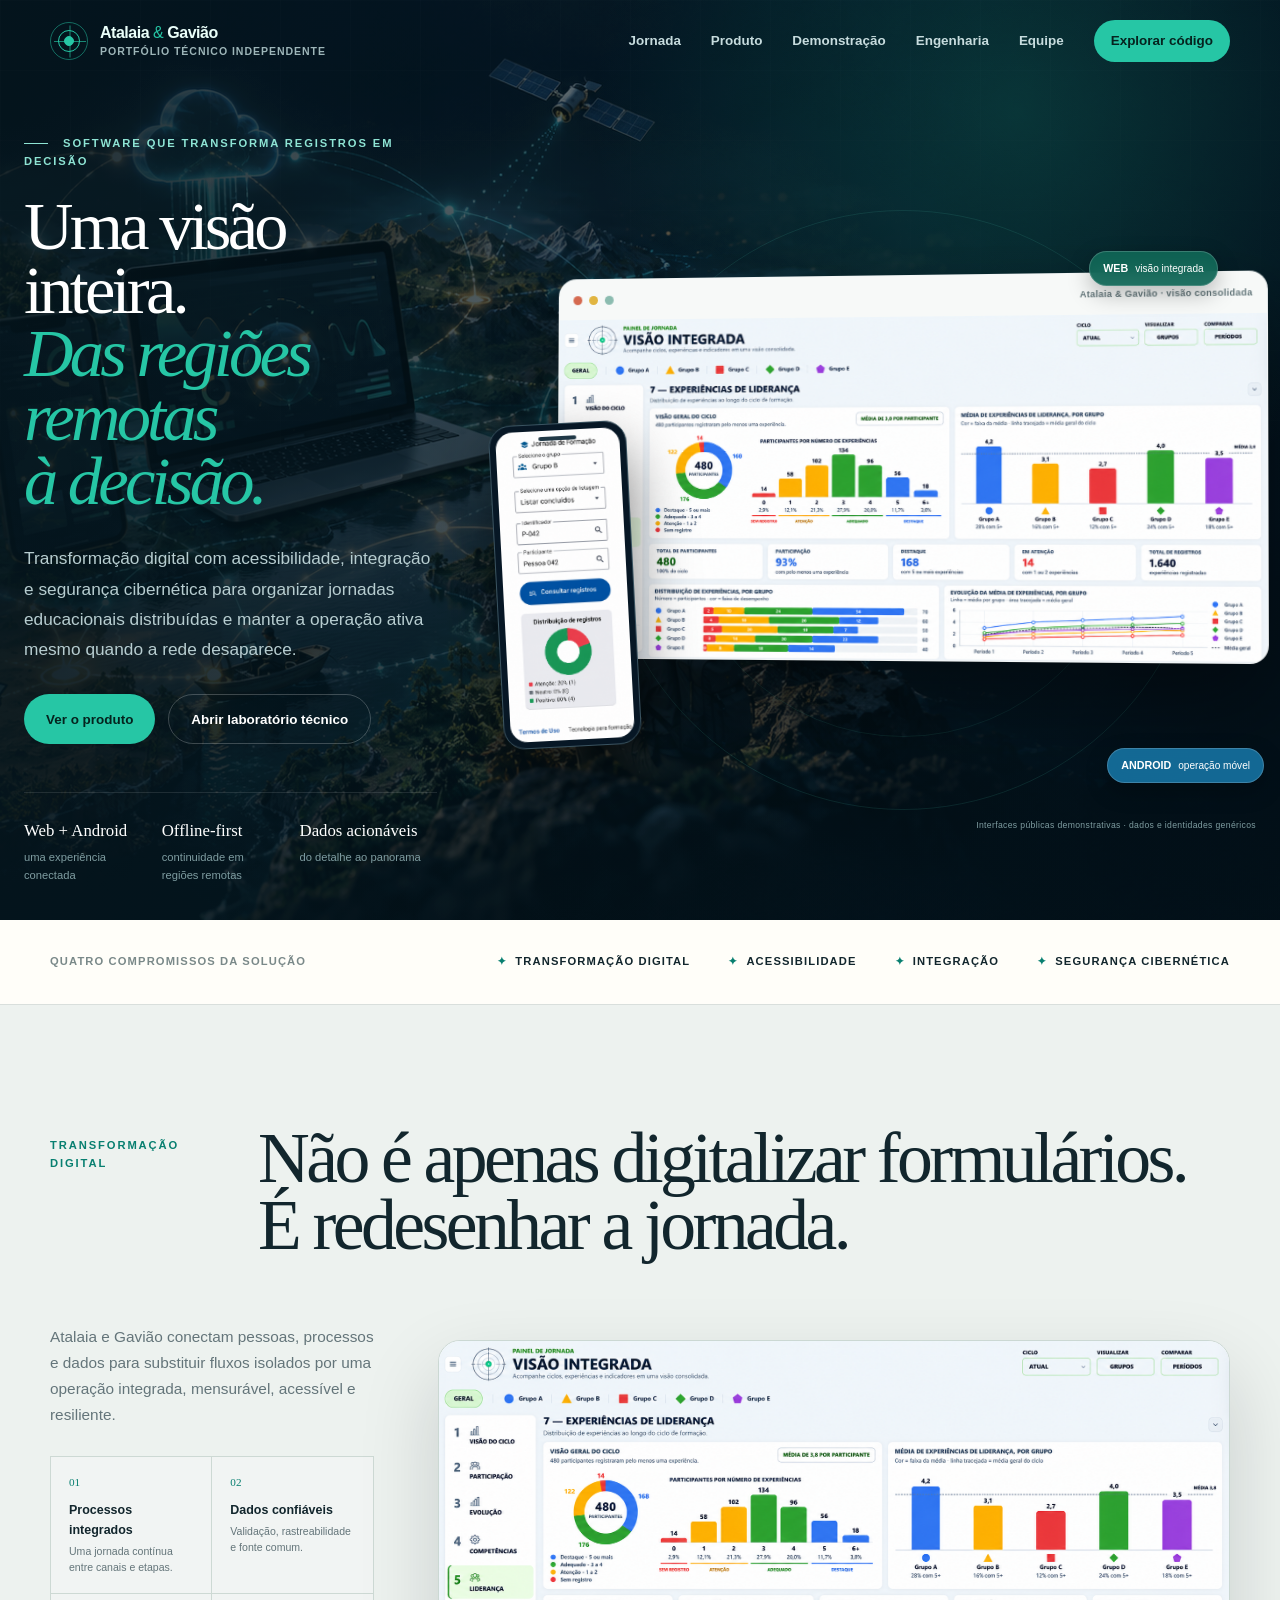
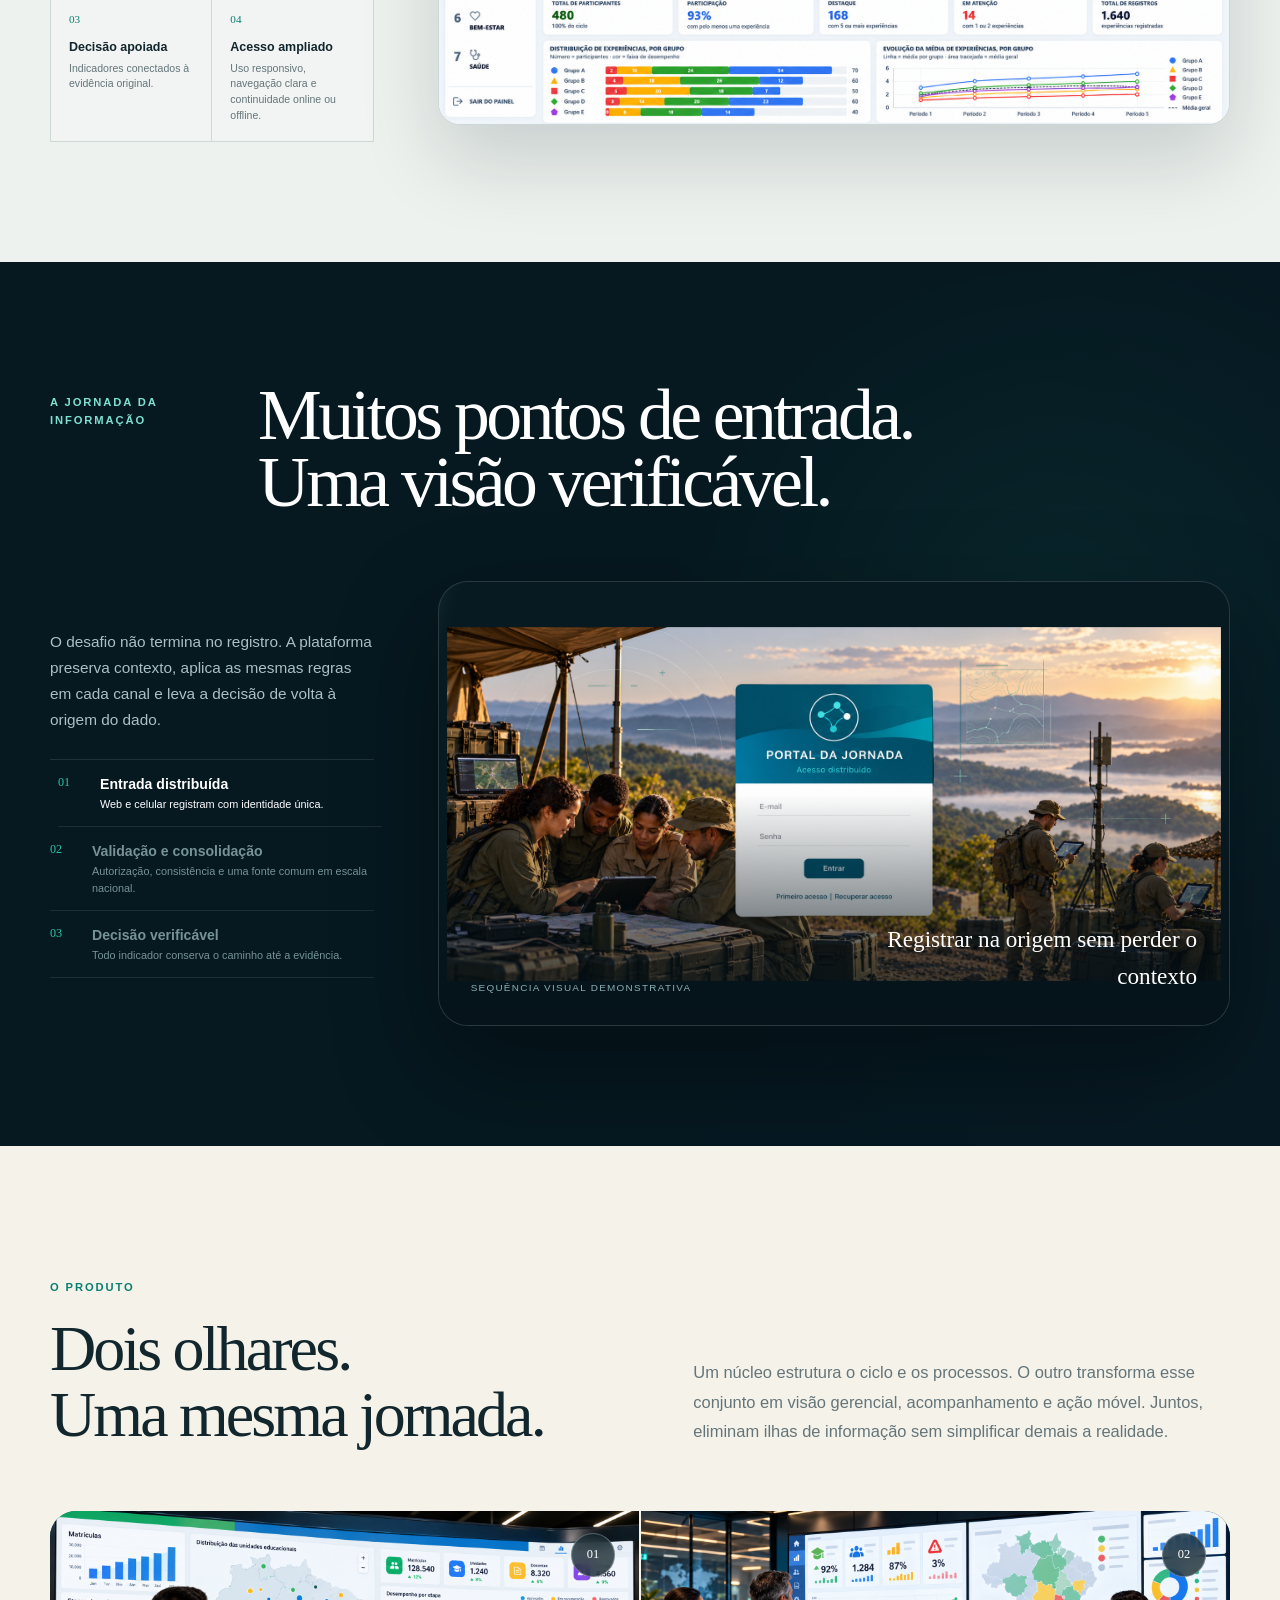
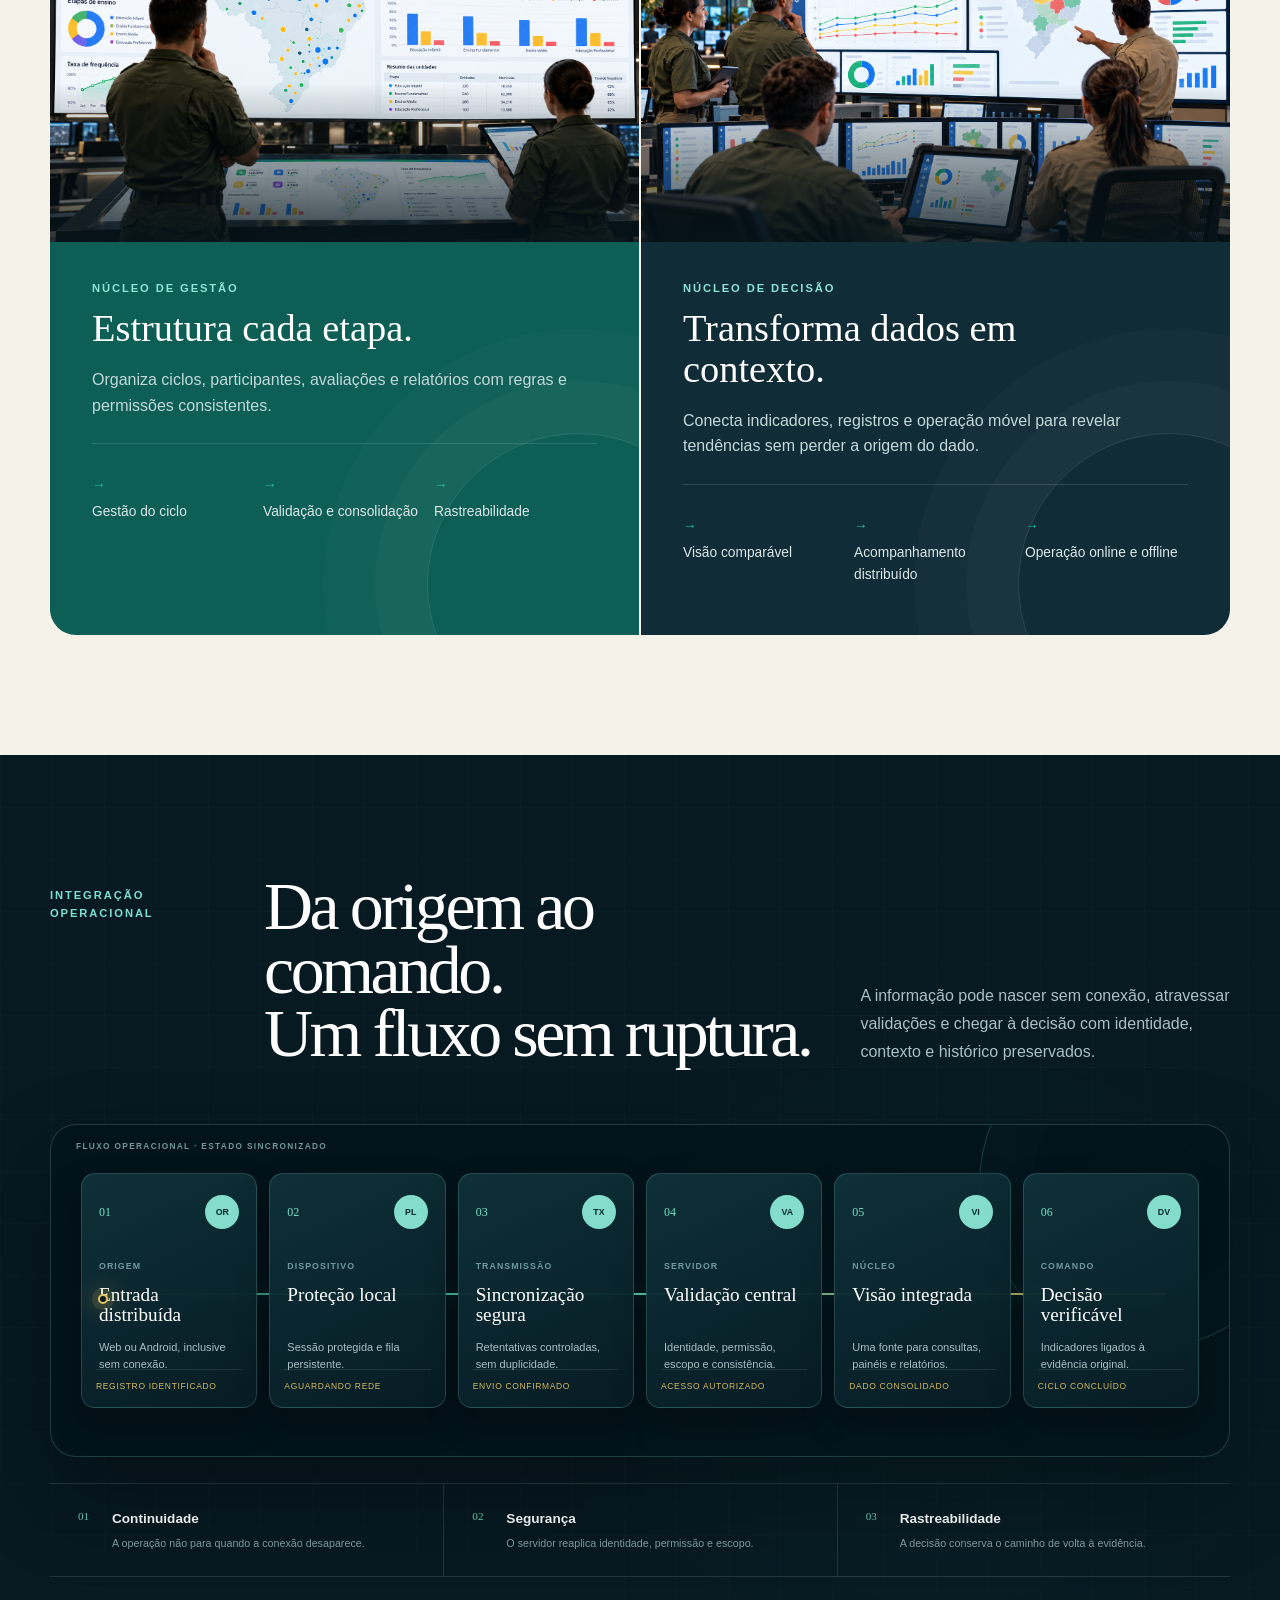
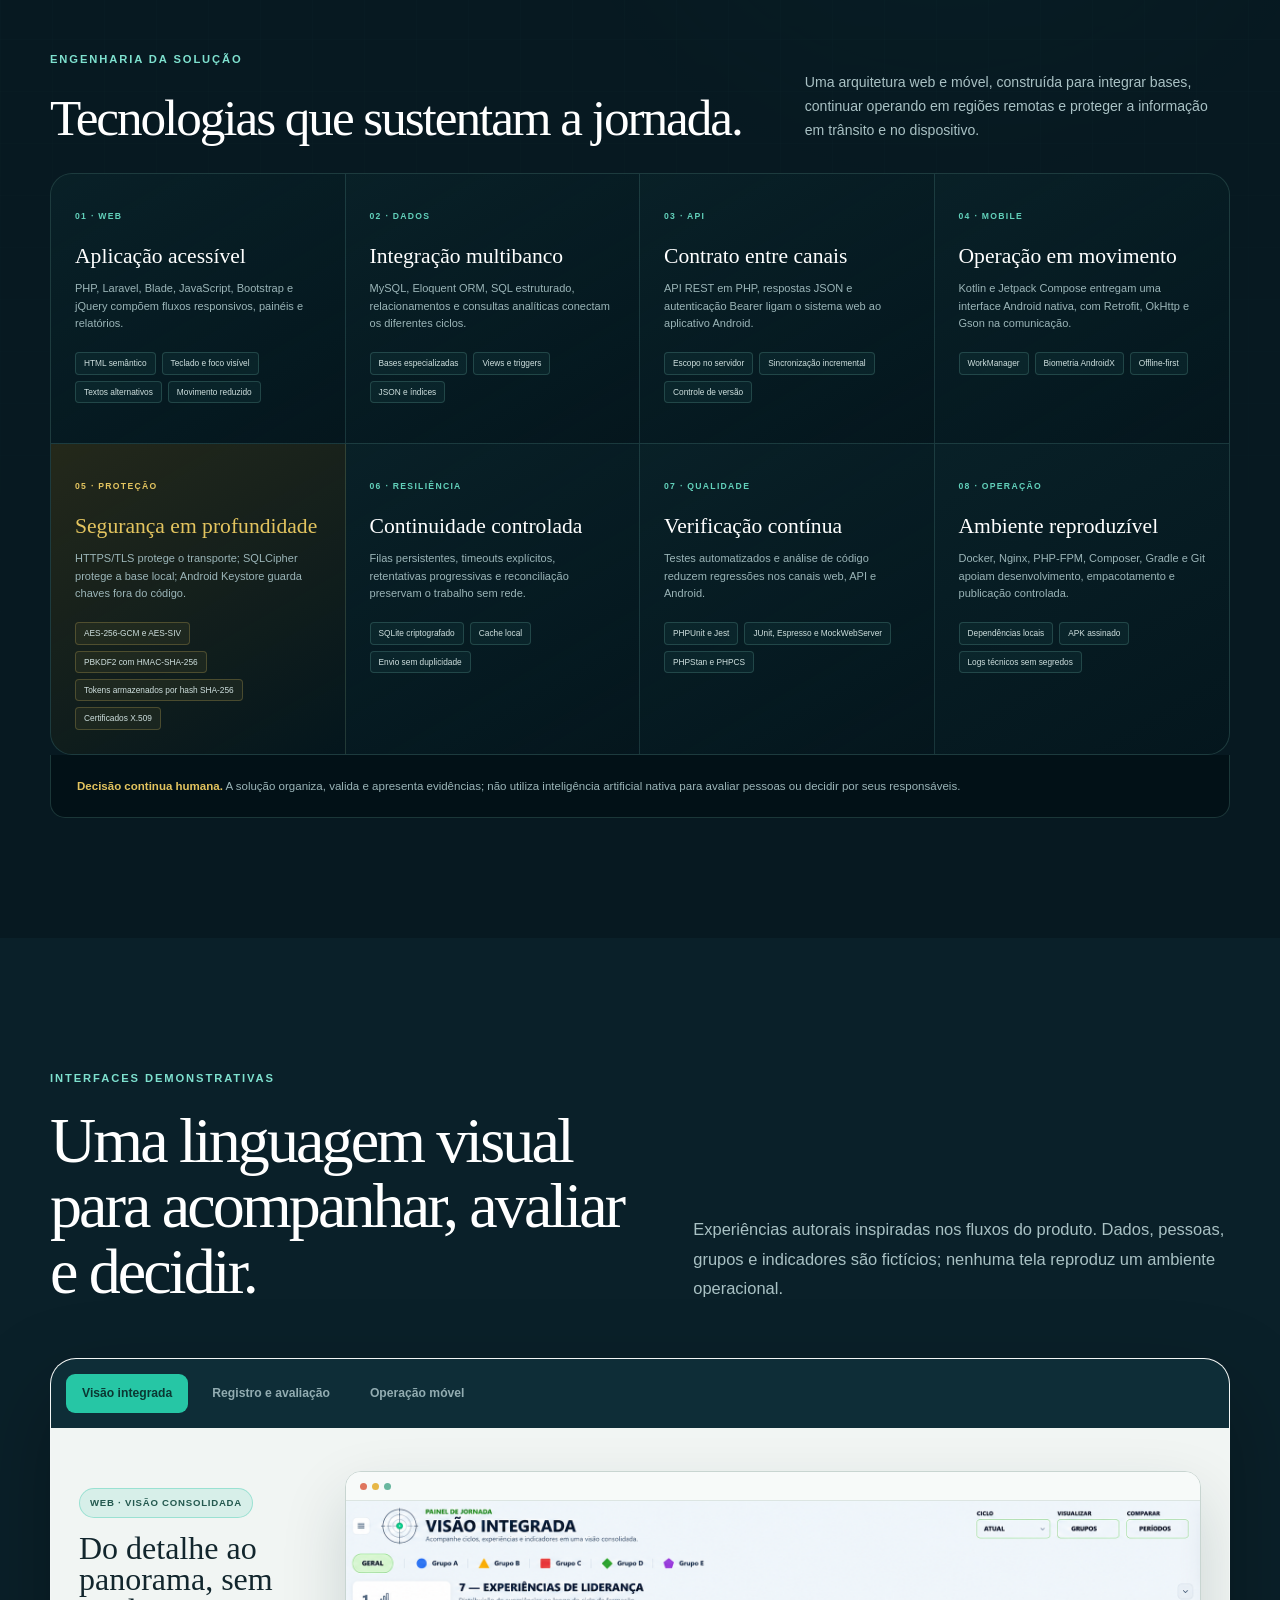
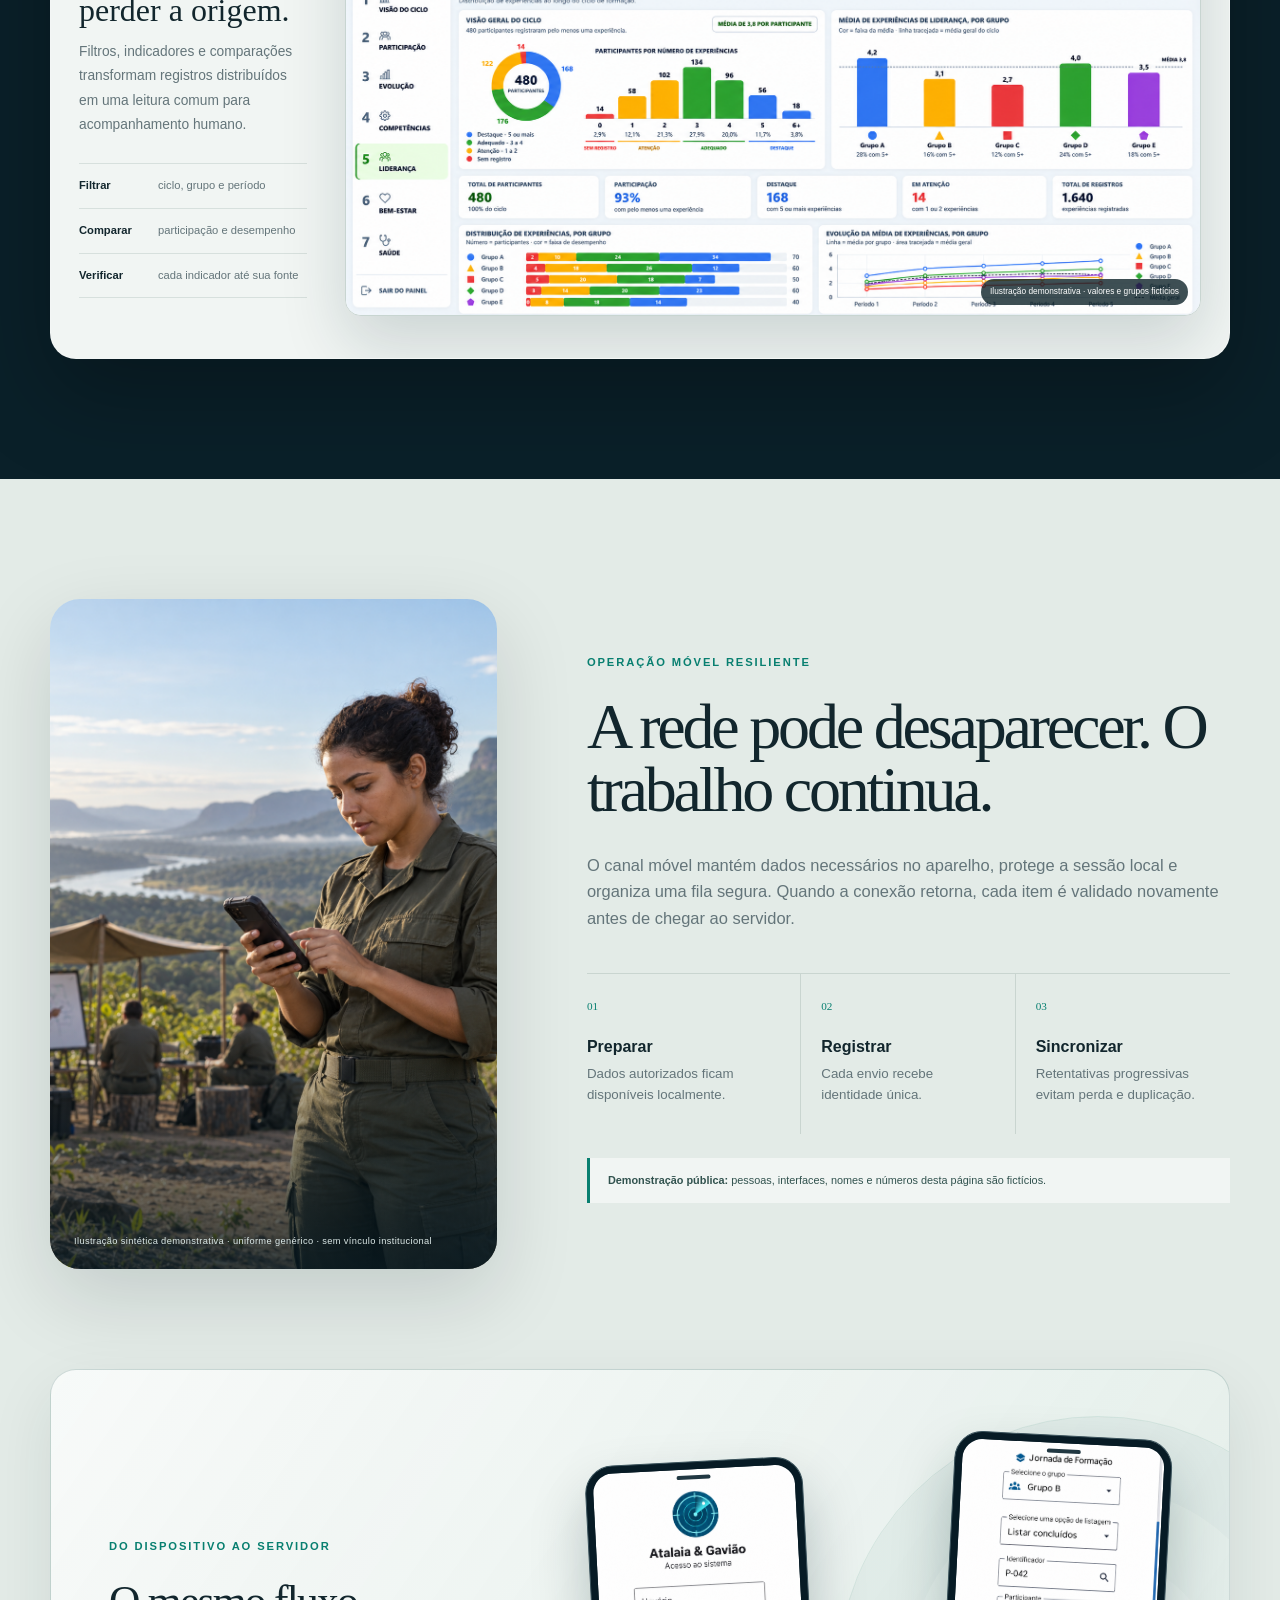
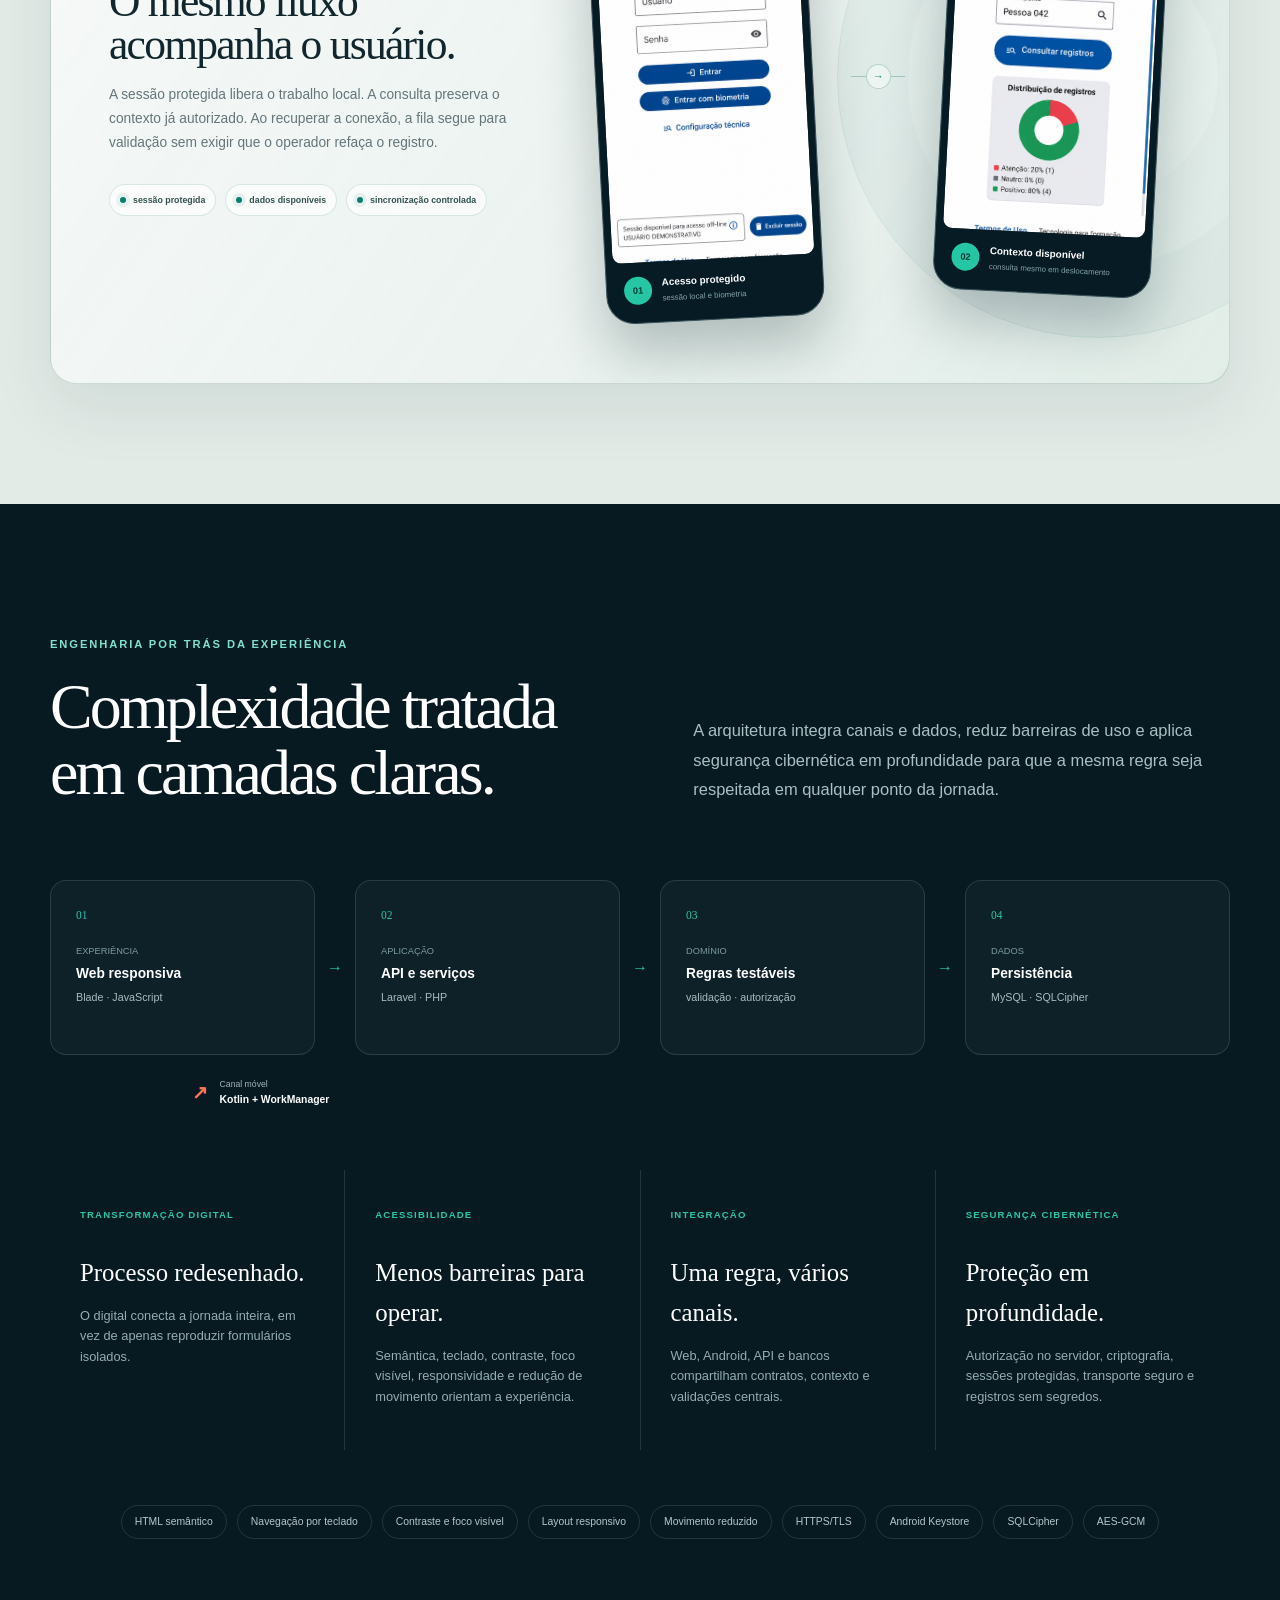
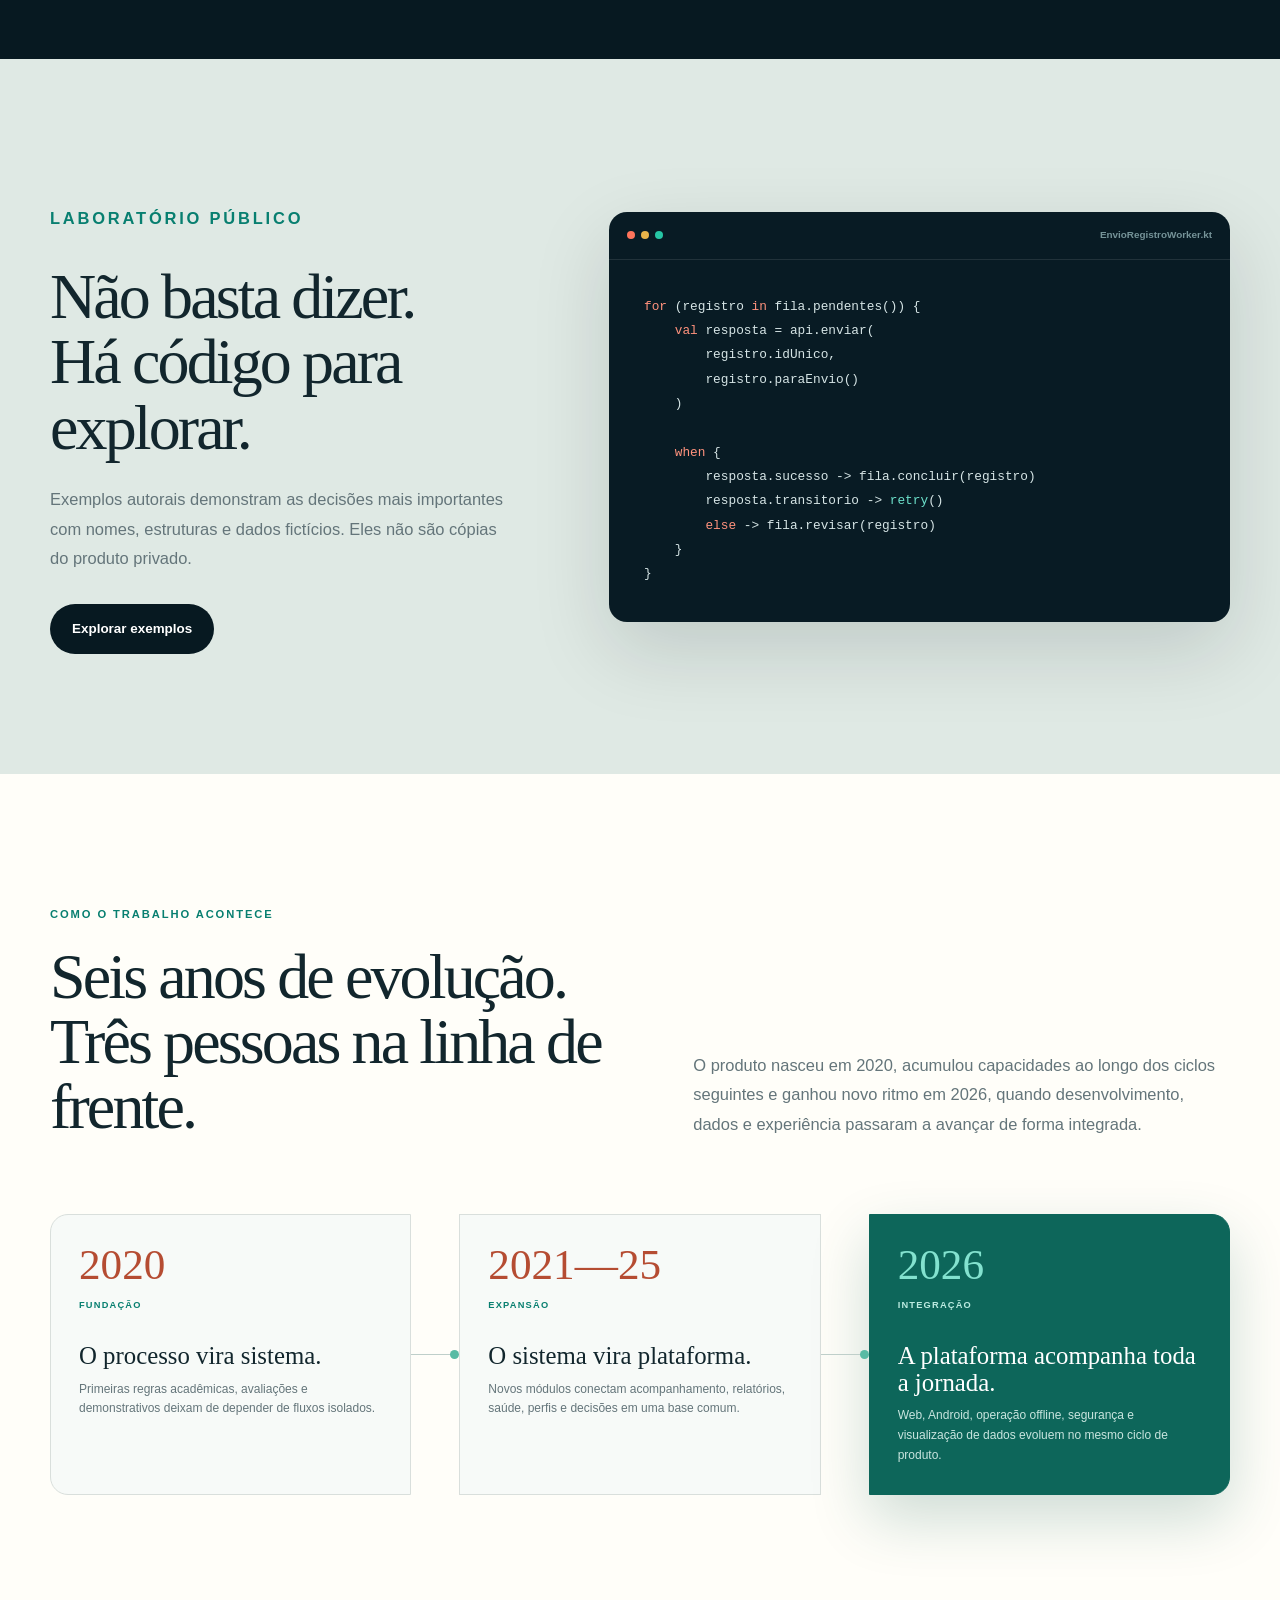
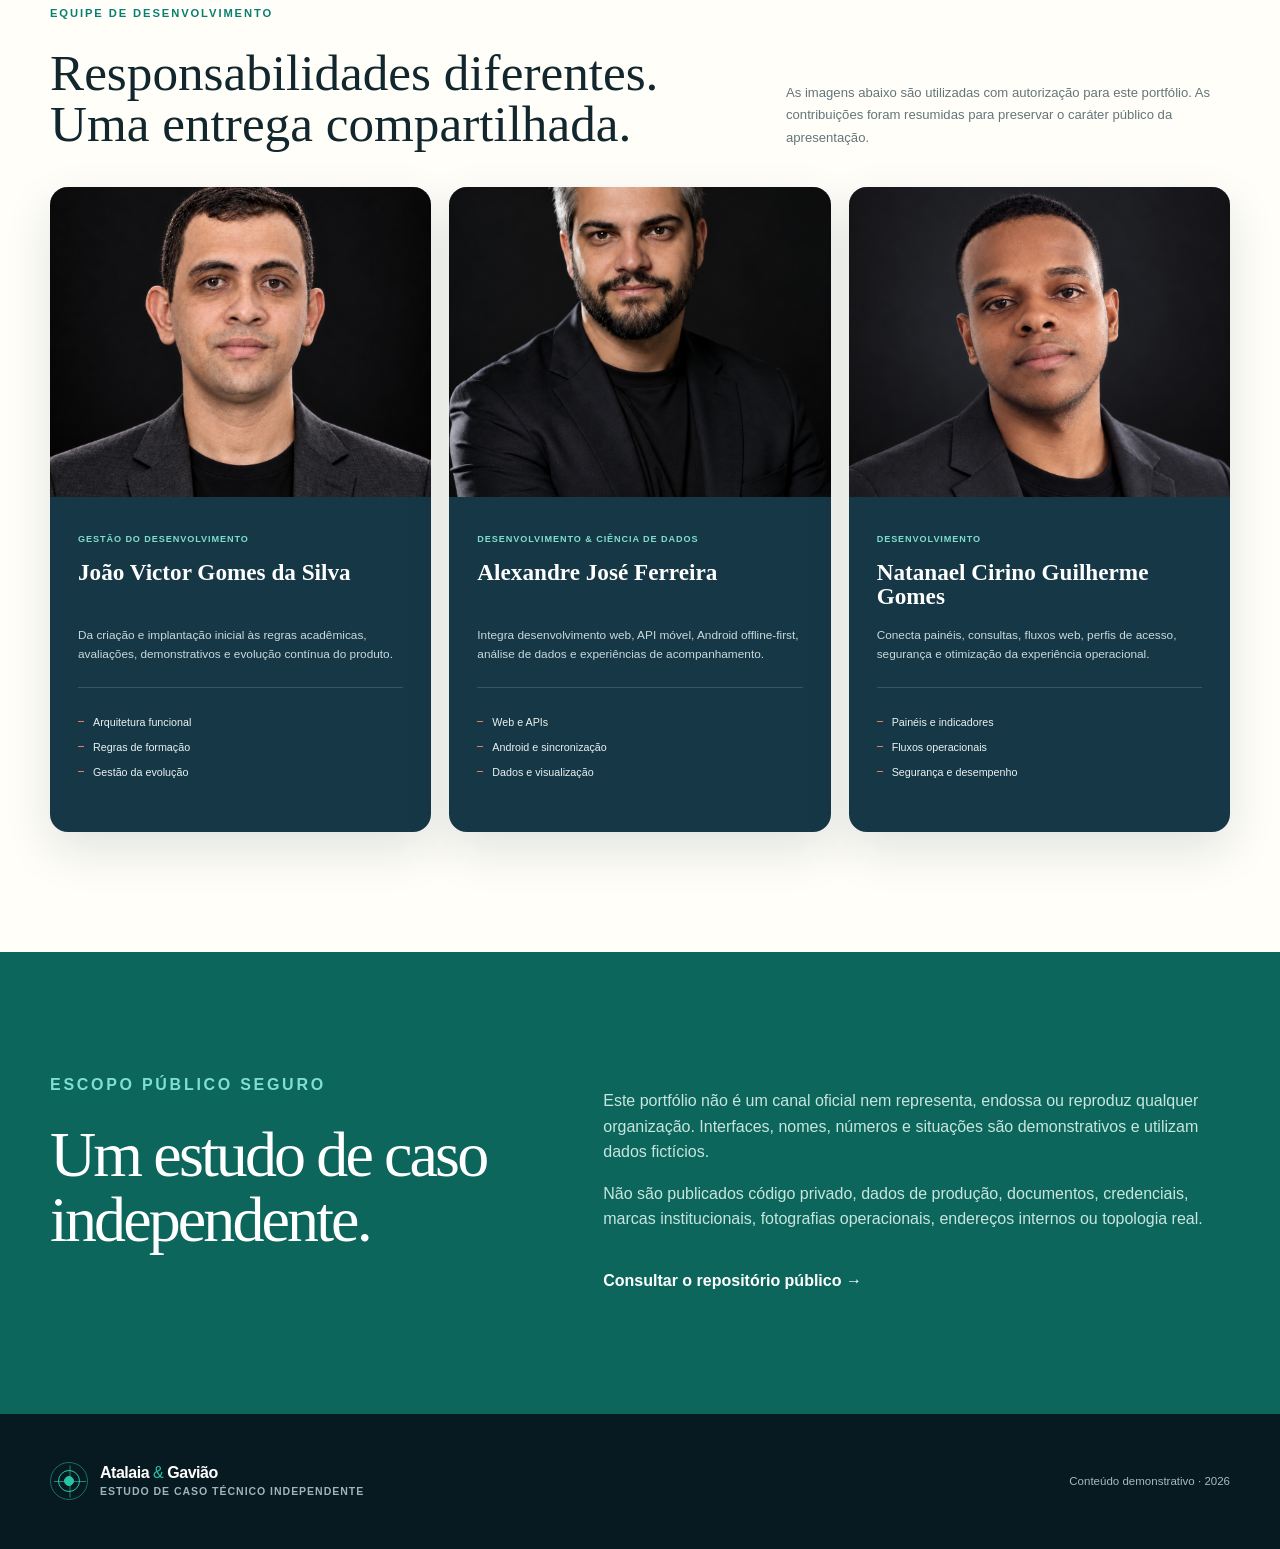
==== docs/index.html @ af909932 "fix: update team images to professional versions for consistency and clarity" ====
<!doctype html>
<html lang="pt-BR">
<head>
    <meta charset="utf-8">
    <meta name="viewport" content="width=device-width, initial-scale=1">
    <meta name="description" content="Atalaia e Gavião: transformação digital com acessibilidade, integração, segurança cibernética e operação offline para jornadas educacionais distribuídas.">
    <meta name="theme-color" content="#081b24">
    <title>Atalaia e Gavião — tecnologia para jornadas distribuídas</title>
    <link rel="icon" href="assets/favicon.svg" type="image/svg+xml">
    <link rel="preload" href="assets/media/painel-jornada-integrada.png?v=2" as="image" fetchpriority="high">
    <link rel="stylesheet" href="assets/styles.css?v=25">
    <script src="assets/main.js?v=23" defer></script>
</head>
<body>
    <a class="skip-link" href="#conteudo">Ir para o conteúdo</a>
    <header class="site-header" data-header>
        <div class="container header-inner">
            <a class="brand" href="#inicio" aria-label="Atalaia e Gavião — início">
                <span class="brand-symbol" aria-hidden="true"><i></i><i></i></span>
                <span>Atalaia <b>&amp;</b> Gavião<small>portfólio técnico independente</small></span>
            </a>
            <button class="menu-button" type="button" aria-expanded="false" aria-controls="nav-principal" data-menu><span></span><span></span><span></span><b class="sr-only">Abrir navegação</b></button>
            <nav id="nav-principal" class="main-nav" aria-label="Navegação principal" data-nav>
                <a href="#jornada">Jornada</a><a href="#produto">Produto</a><a href="#demonstracao">Demonstração</a><a href="#engenharia">Engenharia</a><a href="#equipe">Equipe</a><a class="nav-cta" href="examples/">Explorar código</a>
            </nav>
        </div>
    </header>

    <main id="conteudo">
        <section class="hero" id="inicio">
            <div class="hero-glow" aria-hidden="true"></div>
            <div class="container hero-grid">
                <div class="hero-copy reveal">
                    <p class="eyebrow"><span></span> Software que transforma registros em decisão</p>
                    <h1>Uma visão inteira.<br><em>Das regiões remotas à decisão.</em></h1>
                    <p class="hero-lead">Transformação digital com acessibilidade, integração e segurança cibernética para organizar jornadas educacionais distribuídas e manter a operação ativa mesmo quando a rede desaparece.</p>
                    <div class="hero-actions"><a class="button primary" href="#demonstracao">Ver o produto</a><a class="button ghost" href="examples/">Abrir laboratório técnico</a></div>
                    <ul class="hero-proof" aria-label="Destaques técnicos"><li><strong>Web + Android</strong><span>uma experiência conectada</span></li><li><strong>Offline-first</strong><span>continuidade em regiões remotas</span></li><li><strong>Dados acionáveis</strong><span>do detalhe ao panorama</span></li></ul>
                </div>

                <div class="hero-visual hero-showcase reveal" aria-label="Composição demonstrativa do painel web e do aplicativo móvel">
                    <div class="showcase-orbit" aria-hidden="true"></div>
                    <figure class="showcase-browser">
                        <div class="showcase-window"><span></span><span></span><span></span><small>Atalaia &amp; Gavião · visão consolidada</small></div>
                        <img src="assets/media/painel-jornada-integrada.png?v=2" alt="Painel demonstrativo com indicadores consolidados da jornada de formação" width="1802" height="873" fetchpriority="high">
                    </figure>
                    <figure class="showcase-mobile">
                        <span class="showcase-speaker" aria-hidden="true"></span>
                        <img src="assets/media/mobile-consulta-demonstrativa.png?v=2" alt="Aplicativo demonstrativo consultando registros de um participante" width="889" height="1769" fetchpriority="high">
                    </figure>
                    <span class="showcase-tag showcase-tag-web"><strong>Web</strong> visão integrada</span>
                    <span class="showcase-tag showcase-tag-mobile"><strong>Android</strong> operação móvel</span>
                    <p class="showcase-caption">Interfaces públicas demonstrativas · dados e identidades genéricos</p>
                </div>
            </div>
        </section>

        <section class="trust-strip" aria-label="Princípios do produto"><div class="container"><p>Quatro compromissos da solução</p><ul><li>transformação digital</li><li>acessibilidade</li><li>integração</li><li>segurança cibernética</li></ul></div></section>

        <section class="section transformation" id="transformacao">
            <div class="container transformation-layout">
                <header class="transformation-heading reveal">
                    <p class="eyebrow dark">Transformação digital</p>
                    <h2>Não é apenas digitalizar formulários.<br>É redesenhar a jornada.</h2>
                </header>
                <div class="transformation-body">
                    <div class="transformation-copy reveal">
                        <p>Atalaia e Gavião conectam pessoas, processos e dados para substituir fluxos isolados por uma operação integrada, mensurável, acessível e resiliente.</p>
                        <div class="transformation-pillars" aria-label="Pilares da transformação digital">
                            <article><span>01</span><strong>Processos integrados</strong><small>Uma jornada contínua entre canais e etapas.</small></article>
                            <article><span>02</span><strong>Dados confiáveis</strong><small>Validação, rastreabilidade e fonte comum.</small></article>
                            <article><span>03</span><strong>Decisão apoiada</strong><small>Indicadores conectados à evidência original.</small></article>
                            <article><span>04</span><strong>Acesso ampliado</strong><small>Uso responsivo, navegação clara e continuidade online ou offline.</small></article>
                        </div>
                    </div>
                    <figure class="transformation-figure reveal">
                        <img src="assets/media/painel-jornada-integrada.png?v=2" alt="Painel visual de jornada integrada, com indicadores de participação, evolução, competências e experiências de liderança" width="1802" height="873" loading="lazy">
                    </figure>
                </div>
            </div>
        </section>

        <section class="section journey-showcase" id="jornada">
            <div class="container journey-layout">
                <header class="journey-heading reveal">
                    <p class="eyebrow light">A jornada da informação</p>
                    <h2>Muitos pontos de entrada.<br>Uma visão verificável.</h2>
                </header>
                <div class="journey-body">
                    <div class="journey-copy reveal">
                        <p>O desafio não termina no registro. A plataforma preserva contexto, aplica as mesmas regras em cada canal e leva a decisão de volta à origem do dado.</p>
                        <ol class="journey-steps" data-journey-steps>
                            <li class="active"><span>01</span><div><strong>Entrada distribuída</strong><small>Web e celular registram com identidade única.</small></div></li>
                            <li><span>02</span><div><strong>Validação e consolidação</strong><small>Autorização, consistência e uma fonte comum em escala nacional.</small></div></li>
                            <li><span>03</span><div><strong>Decisão verificável</strong><small>Todo indicador conserva o caminho até a evidência.</small></div></li>
                        </ol>
                    </div>
                    <figure class="journey-media reveal" data-journey-media>
                        <img class="journey-image active" data-journey-image src="assets/media/jornada-entrada-distribuida.png?v=2" alt="Portal demonstrativo de entrada distribuída em posto tecnológico remoto" width="1854" height="848" loading="lazy">
                        <img class="journey-image" data-journey-image src="assets/media/jornada-cobertura-nacional.png?v=3" alt="Painel claro demonstrativo de cobertura nacional com distribuição de registros por região" width="1808" height="870" loading="lazy">
                        <img class="journey-image" data-journey-image src="assets/media/jornada-decisao-verificavel.png?v=3" alt="Interface clara demonstrativa do fluxo da informação até a decisão verificável" width="1560" height="1008" loading="lazy">
                        <div class="journey-scan" aria-hidden="true"></div>
                        <figcaption><span>Sequência visual demonstrativa</span><strong data-journey-caption>Registrar na origem sem perder o contexto</strong></figcaption>
                    </figure>
                </div>
            </div>
        </section>

        <section class="section product-story" id="produto">
            <div class="container">
                <div class="section-intro reveal"><p class="eyebrow dark">O produto</p><h2>Dois olhares.<br>Uma mesma jornada.</h2><p>Um núcleo estrutura o ciclo e os processos. O outro transforma esse conjunto em visão gerencial, acompanhamento e ação móvel. Juntos, eliminam ilhas de informação sem simplificar demais a realidade.</p></div>
                <div class="product-duo">
                    <article class="product-card atalaia reveal"><figure class="product-visual"><img src="assets/media/produto-nucleo-gestao.png?v=2" alt="Centro de planejamento demonstrativo com painel claro de indicadores educacionais e mapa do Brasil" width="1672" height="941" loading="lazy"><span class="product-index">01</span></figure><div class="product-content"><p class="eyebrow">Núcleo de gestão</p><h3>Estrutura cada etapa.</h3><p>Organiza ciclos, participantes, avaliações e relatórios com regras e permissões consistentes.</p><ul><li>Gestão do ciclo</li><li>Validação e consolidação</li><li>Rastreabilidade</li></ul></div></article>
                    <article class="product-card gaviao reveal"><figure class="product-visual"><img src="assets/media/produto-nucleo-decisao.png?v=2" alt="Centro de acompanhamento demonstrativo com mapas e painéis claros de apoio à decisão" width="1672" height="941" loading="lazy"><span class="product-index">02</span></figure><div class="product-content"><p class="eyebrow">Núcleo de decisão</p><h3>Transforma dados em contexto.</h3><p>Conecta indicadores, registros e operação móvel para revelar tendências sem perder a origem do dado.</p><ul><li>Visão comparável</li><li>Acompanhamento distribuído</li><li>Operação online e offline</li></ul></div></article>
                </div>
            </div>
        </section>

        <section class="section workflow-section">
            <div class="container operation-layout">
                <header class="operation-heading reveal"><p class="eyebrow light">Integração operacional</p><h2>Da origem ao comando.<br>Um fluxo sem ruptura.</h2><p>A informação pode nascer sem conexão, atravessar validações e chegar à decisão com identidade, contexto e histórico preservados.</p></header>
                <div class="operation-board reveal" aria-label="Fluxo técnico demonstrativo da origem do registro até a decisão">
                    <div class="operation-reticle" aria-hidden="true"></div>
                    <div class="operation-track">
                        <article class="operation-node"><div class="operation-node-top"><span>01</span><i>OR</i></div><small>Origem</small><h3>Entrada distribuída</h3><p>Web ou Android, inclusive sem conexão.</p><em>registro identificado</em></article>
                        <article class="operation-node"><div class="operation-node-top"><span>02</span><i>PL</i></div><small>Dispositivo</small><h3>Proteção local</h3><p>Sessão protegida e fila persistente.</p><em>aguardando rede</em></article>
                        <article class="operation-node"><div class="operation-node-top"><span>03</span><i>TX</i></div><small>Transmissão</small><h3>Sincronização segura</h3><p>Retentativas controladas, sem duplicidade.</p><em>envio confirmado</em></article>
                        <article class="operation-node"><div class="operation-node-top"><span>04</span><i>VA</i></div><small>Servidor</small><h3>Validação central</h3><p>Identidade, permissão, escopo e consistência.</p><em>acesso autorizado</em></article>
                        <article class="operation-node"><div class="operation-node-top"><span>05</span><i>VI</i></div><small>Núcleo</small><h3>Visão integrada</h3><p>Uma fonte para consultas, painéis e relatórios.</p><em>dado consolidado</em></article>
                        <article class="operation-node"><div class="operation-node-top"><span>06</span><i>DV</i></div><small>Comando</small><h3>Decisão verificável</h3><p>Indicadores ligados à evidência original.</p><em>ciclo concluído</em></article>
                    </div>
                    <span class="operation-signal" aria-hidden="true"></span>
                </div>
                <div class="operation-assurances reveal" aria-label="Garantias do fluxo"><article><span>01</span><strong>Continuidade</strong><p>A operação não para quando a conexão desaparece.</p></article><article><span>02</span><strong>Segurança</strong><p>O servidor reaplica identidade, permissão e escopo.</p></article><article><span>03</span><strong>Rastreabilidade</strong><p>A decisão conserva o caminho de volta à evidência.</p></article></div>
                <section class="technology-arsenal reveal" aria-labelledby="technology-title">
                    <header class="technology-heading">
                        <div><p class="eyebrow light">Engenharia da solução</p><h3 id="technology-title">Tecnologias que sustentam a jornada.</h3></div>
                        <p>Uma arquitetura web e móvel, construída para integrar bases, continuar operando em regiões remotas e proteger a informação em trânsito e no dispositivo.</p>
                    </header>
                    <div class="technology-grid">
                        <article class="technology-card"><span>01 · WEB</span><h4>Aplicação acessível</h4><p>PHP, Laravel, Blade, JavaScript, Bootstrap e jQuery compõem fluxos responsivos, painéis e relatórios.</p><ul><li>HTML semântico</li><li>Teclado e foco visível</li><li>Textos alternativos</li><li>Movimento reduzido</li></ul></article>
                        <article class="technology-card"><span>02 · DADOS</span><h4>Integração multibanco</h4><p>MySQL, Eloquent ORM, SQL estruturado, relacionamentos e consultas analíticas conectam os diferentes ciclos.</p><ul><li>Bases especializadas</li><li>Views e triggers</li><li>JSON e índices</li></ul></article>
                        <article class="technology-card"><span>03 · API</span><h4>Contrato entre canais</h4><p>API REST em PHP, respostas JSON e autenticação Bearer ligam o sistema web ao aplicativo Android.</p><ul><li>Escopo no servidor</li><li>Sincronização incremental</li><li>Controle de versão</li></ul></article>
                        <article class="technology-card"><span>04 · MOBILE</span><h4>Operação em movimento</h4><p>Kotlin e Jetpack Compose entregam uma interface Android nativa, com Retrofit, OkHttp e Gson na comunicação.</p><ul><li>WorkManager</li><li>Biometria AndroidX</li><li>Offline-first</li></ul></article>
                        <article class="technology-card technology-card-security"><span>05 · PROTEÇÃO</span><h4>Segurança em profundidade</h4><p>HTTPS/TLS protege o transporte; SQLCipher protege a base local; Android Keystore guarda chaves fora do código.</p><ul><li>AES-256-GCM e AES-SIV</li><li>PBKDF2 com HMAC-SHA-256</li><li>Tokens armazenados por hash SHA-256</li><li>Certificados X.509</li></ul></article>
                        <article class="technology-card"><span>06 · RESILIÊNCIA</span><h4>Continuidade controlada</h4><p>Filas persistentes, timeouts explícitos, retentativas progressivas e reconciliação preservam o trabalho sem rede.</p><ul><li>SQLite criptografado</li><li>Cache local</li><li>Envio sem duplicidade</li></ul></article>
                        <article class="technology-card"><span>07 · QUALIDADE</span><h4>Verificação contínua</h4><p>Testes automatizados e análise de código reduzem regressões nos canais web, API e Android.</p><ul><li>PHPUnit e Jest</li><li>JUnit, Espresso e MockWebServer</li><li>PHPStan e PHPCS</li></ul></article>
                        <article class="technology-card"><span>08 · OPERAÇÃO</span><h4>Ambiente reproduzível</h4><p>Docker, Nginx, PHP-FPM, Composer, Gradle e Git apoiam desenvolvimento, empacotamento e publicação controlada.</p><ul><li>Dependências locais</li><li>APK assinado</li><li>Logs técnicos sem segredos</li></ul></article>
                    </div>
                    <p class="technology-note"><strong>Decisão continua humana.</strong> A solução organiza, valida e apresenta evidências; não utiliza inteligência artificial nativa para avaliar pessoas ou decidir por seus responsáveis.</p>
                </section>
            </div>
        </section>

        <section class="section demo-section" id="demonstracao">
            <div class="container">
                <div class="section-intro narrow reveal"><p class="eyebrow light">Interfaces demonstrativas</p><h2>Uma linguagem visual para acompanhar, avaliar e decidir.</h2><p>Experiências autorais inspiradas nos fluxos do produto. Dados, pessoas, grupos e indicadores são fictícios; nenhuma tela reproduz um ambiente operacional.</p></div>
                <div class="demo-stage reveal" data-demo>
                    <div class="demo-tabs" role="tablist" aria-label="Telas demonstrativas"><button role="tab" aria-selected="true" data-demo-tab="painel">Visão integrada</button><button role="tab" aria-selected="false" data-demo-tab="avaliacao">Registro e avaliação</button><button role="tab" aria-selected="false" data-demo-tab="mobile">Operação móvel</button></div>
                    <div class="demo-panel active" role="tabpanel" data-demo-panel="painel">
                        <div class="interface-showcase">
                            <div class="interface-copy"><span class="demo-label">WEB · visão consolidada</span><h3>Do detalhe ao panorama, sem perder a origem.</h3><p>Filtros, indicadores e comparações transformam registros distribuídos em uma leitura comum para acompanhamento humano.</p><ul><li><strong>Filtrar</strong><span>ciclo, grupo e período</span></li><li><strong>Comparar</strong><span>participação e desempenho</span></li><li><strong>Verificar</strong><span>cada indicador até sua fonte</span></li></ul></div>
                            <figure class="interface-frame"><span class="window-dots" aria-hidden="true"><i></i><i></i><i></i></span><img src="assets/media/painel-jornada-integrada.png?v=3" alt="Painel demonstrativo com indicadores, gráficos e grupos fictícios" width="1802" height="873" loading="lazy"><figcaption>Ilustração demonstrativa · valores e grupos fictícios</figcaption></figure>
                        </div>
                    </div>
                    <div class="demo-panel" role="tabpanel" data-demo-panel="avaliacao" hidden>
                        <div class="assessment-demo">
                            <header class="assessment-head"><div><span class="demo-label">WEB · acompanhamento formativo</span><h3>Experiências de liderança</h3><p>Registro primeiro. Avaliação depois. Evidência preservada durante todo o ciclo.</p></div><div class="assessment-filters"><span>Ciclo atual</span><span>Todos os grupos</span></div></header>
                            <div class="assessment-body">
                                <aside class="assessment-list" aria-label="Registros demonstrativos"><button class="is-selected"><i>P1</i><span><strong>Participante 014</strong><small>Coordenação de equipe · 4/8 critérios</small></span><b>Parcial</b></button><button><i>P2</i><span><strong>Participante 027</strong><small>Apoio à instrução · 8/8 critérios</small></span><b class="done">Concluída</b></button><button><i>P3</i><span><strong>Participante 031</strong><small>Liderança de grupo · 0/8 critérios</small></span><b class="pending">Pendente</b></button></aside>
                                <section class="assessment-card" aria-label="Avaliação demonstrativa"><div class="assessment-title"><div><small>REGISTRO DEMO-014</small><h4>Conteúdos observados</h4></div><span class="pill partial">Parcial · 4/8</span></div><div class="rod-grid"><label><span>Adaptabilidade</span><b>Muito bom</b></label><label><span>Autoconfiança</span><b>Bom</b></label><label><span>Cooperação</span><b class="empty">Selecionar</b></label><label><span>Decisão</span><b>Bom</b></label><label><span>Equilíbrio emocional</span><b class="empty">Selecionar</b></label><label><span>Iniciativa</span><b>Muito bom</b></label><label><span>Persistência</span><b class="empty">Selecionar</b></label><label><span>Responsabilidade</span><b class="empty">Selecionar</b></label></div><footer><span>Salvamento parcial permitido</span><button type="button" tabindex="-1">Salvar avaliação</button></footer></section>
                            </div>
                        </div>
                    </div>
                    <div class="demo-panel mobile-panel" role="tabpanel" data-demo-panel="mobile" hidden>
                        <div class="mobile-screens" aria-label="Telas demonstrativas do aplicativo móvel">
                            <figure class="mobile-screen mobile-screen-login"><img src="assets/media/mobile-login-demonstrativo.png" alt="Tela demonstrativa de acesso ao aplicativo Atalaia e Gavião" width="1024" height="1792" loading="lazy"><figcaption>Acesso seguro e sessão local</figcaption></figure>
                            <figure class="mobile-screen mobile-screen-query"><img src="assets/media/mobile-consulta-demonstrativa.png?v=2" alt="Tela demonstrativa de consulta de registros por participante" width="889" height="1769" loading="lazy"><figcaption>Consulta e leitura visual dos registros</figcaption></figure>
                        </div>
                        <div class="mobile-copy"><span class="demo-label">Demonstração · sem dados reais</span><h3>Offline não é um erro.<br>É um estado do produto.</h3><p>O aplicativo carrega os dados necessários, protege a sessão local e cria registros com identidade única. Quando a rede retorna, a fila sincroniza sem duplicar o que já chegou ao servidor.</p><ul><li>armazenamento local protegido</li><li>reenvio com espera progressiva</li><li>estado visível para o usuário</li><li>autorização novamente validada no servidor</li></ul></div>
                    </div>
                </div>
            </div>
        </section>

        <section class="section field-story" aria-labelledby="regioes-remotas-titulo">
            <div class="container field-grid">
                <figure class="field-image reveal">
                    <img src="assets/media/operacao-regioes-remotas.png" alt="Ilustração autoral de uma profissional com uniforme genérico usando um celular durante atividade educacional em região remota" width="1152" height="1440" loading="lazy">
                    <figcaption>Ilustração sintética demonstrativa · uniforme genérico · sem vínculo institucional</figcaption>
                </figure>
                <div class="field-copy reveal">
                    <p class="eyebrow dark">Operação móvel resiliente</p>
                    <h2 id="regioes-remotas-titulo">A rede pode desaparecer. O trabalho continua.</h2>
                    <p>O canal móvel mantém dados necessários no aparelho, protege a sessão local e organiza uma fila segura. Quando a conexão retorna, cada item é validado novamente antes de chegar ao servidor.</p>
                    <div class="field-sequence" aria-label="Etapas do funcionamento offline">
                        <article><span>01</span><strong>Preparar</strong><small>Dados autorizados ficam disponíveis localmente.</small></article>
                        <article><span>02</span><strong>Registrar</strong><small>Cada envio recebe identidade única.</small></article>
                        <article><span>03</span><strong>Sincronizar</strong><small>Retentativas progressivas evitam perda e duplicação.</small></article>
                    </div>
                    <p class="synthetic-note"><strong>Demonstração pública:</strong> pessoas, interfaces, nomes e números desta página são fictícios.</p>
                </div>
                <div class="field-mobile-showcase reveal" aria-label="Demonstração visual da operação móvel protegida e da sincronização">
                    <div class="field-mobile-copy">
                        <p class="eyebrow dark">Do dispositivo ao servidor</p>
                        <h3>O mesmo fluxo acompanha o usuário.</h3>
                        <p>A sessão protegida libera o trabalho local. A consulta preserva o contexto já autorizado. Ao recuperar a conexão, a fila segue para validação sem exigir que o operador refaça o registro.</p>
                        <div class="field-mobile-status"><span><i></i> sessão protegida</span><span><i></i> dados disponíveis</span><span><i></i> sincronização controlada</span></div>
                    </div>
                    <div class="field-mobile-devices">
                        <figure class="field-device field-device-login">
                            <span class="field-device-speaker" aria-hidden="true"></span>
                            <img src="assets/media/mobile-login-demonstrativo.png" alt="Tela demonstrativa de acesso protegido ao aplicativo móvel" width="1024" height="1792" loading="lazy">
                            <figcaption><strong>01</strong><span>Acesso protegido<small>sessão local e biometria</small></span></figcaption>
                        </figure>
                        <div class="field-device-link" aria-hidden="true"><span></span><i>→</i><span></span></div>
                        <figure class="field-device field-device-query">
                            <span class="field-device-speaker" aria-hidden="true"></span>
                            <img src="assets/media/mobile-consulta-demonstrativa.png?v=2" alt="Tela demonstrativa de consulta móvel de registros" width="889" height="1769" loading="lazy">
                            <figcaption><strong>02</strong><span>Contexto disponível<small>consulta mesmo em deslocamento</small></span></figcaption>
                        </figure>
                    </div>
                </div>
            </div>
        </section>

        <section class="section engineering" id="engenharia">
            <div class="container">
                <div class="section-intro reveal"><p class="eyebrow light">Engenharia por trás da experiência</p><h2>Complexidade tratada<br>em camadas claras.</h2><p>A arquitetura integra canais e dados, reduz barreiras de uso e aplica segurança cibernética em profundidade para que a mesma regra seja respeitada em qualquer ponto da jornada.</p></div>
                <div class="architecture reveal" aria-label="Arquitetura conceitual demonstrativa"><article><span>01</span><small>Experiência</small><strong>Web responsiva</strong><em>Blade · JavaScript</em></article><i>→</i><article><span>02</span><small>Aplicação</small><strong>API e serviços</strong><em>Laravel · PHP</em></article><i>→</i><article><span>03</span><small>Domínio</small><strong>Regras testáveis</strong><em>validação · autorização</em></article><i>→</i><article><span>04</span><small>Dados</small><strong>Persistência</strong><em>MySQL · SQLCipher</em></article><div class="architecture-mobile"><b>↗</b><span><small>Canal móvel</small><strong>Kotlin + WorkManager</strong></span></div></div>
                <div class="principles"><article class="reveal"><span>Transformação digital</span><h3>Processo redesenhado.</h3><p>O digital conecta a jornada inteira, em vez de apenas reproduzir formulários isolados.</p></article><article class="reveal"><span>Acessibilidade</span><h3>Menos barreiras para operar.</h3><p>Semântica, teclado, contraste, foco visível, responsividade e redução de movimento orientam a experiência.</p></article><article class="reveal"><span>Integração</span><h3>Uma regra, vários canais.</h3><p>Web, Android, API e bancos compartilham contratos, contexto e validações centrais.</p></article><article class="reveal"><span>Segurança cibernética</span><h3>Proteção em profundidade.</h3><p>Autorização no servidor, criptografia, sessões protegidas, transporte seguro e registros sem segredos.</p></article></div>
                <div class="stack-line reveal"><span>HTML semântico</span><span>Navegação por teclado</span><span>Contraste e foco visível</span><span>Layout responsivo</span><span>Movimento reduzido</span><span>HTTPS/TLS</span><span>Android Keystore</span><span>SQLCipher</span><span>AES-GCM</span></div>
            </div>
        </section>

        <section class="section code-section"><div class="container code-grid"><div class="code-copy reveal"><p class="eyebrow dark">Laboratório público</p><h2>Não basta dizer.<br>Há código para explorar.</h2><p>Exemplos autorais demonstram as decisões mais importantes com nomes, estruturas e dados fictícios. Eles não são cópias do produto privado.</p><a class="button dark" href="examples/">Explorar exemplos</a></div><div class="code-window reveal" aria-label="Exemplo de código demonstrativo"><div class="code-top"><span></span><span></span><span></span><b>EnvioRegistroWorker.kt</b></div><pre><code><span class="kw">for</span> (registro <span class="kw">in</span> fila.pendentes()) {
    <span class="kw">val</span> resposta = api.enviar(
        registro.idUnico,
        registro.paraEnvio()
    )

    <span class="kw">when</span> {
        resposta.sucesso -> fila.concluir(registro)
        resposta.transitorio -> <span class="fn">retry</span>()
        <span class="kw">else</span> -> fila.revisar(registro)
    }
}</code></pre></div></div></section>

        <section class="section team-section" id="equipe">
            <div class="container">
                <div class="section-intro reveal"><p class="eyebrow dark">Como o trabalho acontece</p><h2>Seis anos de evolução. Três pessoas na linha de frente.</h2><p>O produto nasceu em 2020, acumulou capacidades ao longo dos ciclos seguintes e ganhou novo ritmo em 2026, quando desenvolvimento, dados e experiência passaram a avançar de forma integrada.</p></div>
                <div class="evolution-track reveal" aria-label="Evolução do produto entre 2020 e 2026">
                    <article><span>2020</span><small>Fundação</small><h3>O processo vira sistema.</h3><p>Primeiras regras acadêmicas, avaliações e demonstrativos deixam de depender de fluxos isolados.</p></article><i aria-hidden="true"></i>
                    <article><span>2021—25</span><small>Expansão</small><h3>O sistema vira plataforma.</h3><p>Novos módulos conectam acompanhamento, relatórios, saúde, perfis e decisões em uma base comum.</p></article><i aria-hidden="true"></i>
                    <article class="is-current"><span>2026</span><small>Integração</small><h3>A plataforma acompanha toda a jornada.</h3><p>Web, Android, operação offline, segurança e visualização de dados evoluem no mesmo ciclo de produto.</p></article>
                </div>
                <div class="team-heading reveal"><div><p class="eyebrow dark">Equipe de desenvolvimento</p><h3>Responsabilidades diferentes.<br>Uma entrega compartilhada.</h3></div><p>As imagens abaixo são utilizadas com autorização para este portfólio. As contribuições foram resumidas para preservar o caráter público da apresentação.</p></div>
                <div class="team-grid">
                    <article class="team-card reveal"><figure><img src="assets/media/equipe-joao-victor-profissional.png" alt="João Victor Gomes da Silva" width="1086" height="1448" loading="lazy"></figure><div><small>Gestão do desenvolvimento</small><h3>João Victor Gomes da Silva</h3><p>Da criação e implantação inicial às regras acadêmicas, avaliações, demonstrativos e evolução contínua do produto.</p><ul><li>Arquitetura funcional</li><li>Regras de formação</li><li>Gestão da evolução</li></ul></div></article>
                    <article class="team-card reveal"><figure><img src="assets/media/equipe-alexandre-ferreira-profissional.png" alt="Alexandre José Ferreira" width="1086" height="1448" loading="lazy"></figure><div><small>Desenvolvimento &amp; ciência de dados</small><h3>Alexandre José Ferreira</h3><p>Integra desenvolvimento web, API móvel, Android offline-first, análise de dados e experiências de acompanhamento.</p><ul><li>Web e APIs</li><li>Android e sincronização</li><li>Dados e visualização</li></ul></div></article>
                    <article class="team-card reveal"><figure><img src="assets/media/equipe-natanael-cirino-profissional.png" alt="Natanael Cirino Guilherme Gomes" width="1086" height="1448" loading="lazy"></figure><div><small>Desenvolvimento</small><h3>Natanael Cirino Guilherme Gomes</h3><p>Conecta painéis, consultas, fluxos web, perfis de acesso, segurança e otimização da experiência operacional.</p><ul><li>Painéis e indicadores</li><li>Fluxos operacionais</li><li>Segurança e desempenho</li></ul></div></article>
                </div>
            </div>
        </section>

        <section class="section disclosure" id="escopo"><div class="container disclosure-grid reveal"><div><p class="eyebrow light">Escopo público seguro</p><h2>Um estudo de caso independente.</h2></div><div><p>Este portfólio não é um canal oficial nem representa, endossa ou reproduz qualquer organização. Interfaces, nomes, números e situações são demonstrativos e utilizam dados fictícios.</p><p>Não são publicados código privado, dados de produção, documentos, credenciais, marcas institucionais, fotografias operacionais, endereços internos ou topologia real.</p><a href="https://github.com/3xpedition/atalaia-portfolio">Consultar o repositório público →</a></div></div></section>
    </main>

    <footer class="site-footer"><div class="container footer-inner"><div class="brand footer-brand"><span class="brand-symbol" aria-hidden="true"><i></i><i></i></span><span>Atalaia <b>&amp;</b> Gavião<small>estudo de caso técnico independente</small></span></div><p>Conteúdo demonstrativo · <span data-year>2026</span></p></div></footer>
</body>
</html>
---- docs/assets/styles.css ----
:root {
    --night: #071921;
    --night-2: #0b2630;
    --ink: #12262d;
    --muted: #64757a;
    --paper: #f5f2e9;
    --white: #fffef9;
    --mint: #26c6a5;
    --mint-dark: #087f70;
    --coral: #ff745b;
    --gold: #e8b44a;
    --blue: #4f83e3;
    --line: #d9dfdc;
    --radius: 26px;
    --shadow: 0 28px 80px rgba(0, 18, 25, .14);
}

* { box-sizing: border-box; }
html { scroll-behavior: smooth; }
body { margin: 0; overflow-x: hidden; color: var(--ink); background: var(--paper); font-family: Inter, "Segoe UI", Arial, sans-serif; line-height: 1.6; -webkit-font-smoothing: antialiased; }
body.menu-open { overflow: hidden; }
a { color: inherit; }
button { font: inherit; }
img, svg { display: block; max-width: 100%; }
.container { width: min(1180px, calc(100% - 48px)); margin-inline: auto; }
.container > *, .transformation-heading > *, .transformation-body > *, .journey-heading > *, .journey-body > *, .field-grid > *, .operation-heading > *, .technology-heading > * { min-width: 0; }
.section { padding: 120px 0; }
.sr-only { position: absolute; width: 1px; height: 1px; padding: 0; overflow: hidden; clip: rect(0, 0, 0, 0); white-space: nowrap; border: 0; }
.skip-link { position: fixed; z-index: 1000; top: 12px; left: 12px; padding: 10px 16px; color: white; background: var(--mint-dark); transform: translateY(-150%); }
.skip-link:focus { transform: none; }
:focus-visible { outline: 3px solid var(--coral); outline-offset: 4px; }

.site-header { position: fixed; z-index: 100; top: 0; width: 100%; color: #eafffa; border-bottom: 1px solid transparent; transition: background .3s, border-color .3s, backdrop-filter .3s; }
.site-header.scrolled { background: rgba(7, 25, 33, .9); border-color: rgba(255, 255, 255, .1); backdrop-filter: blur(18px); }
.header-inner { display: flex; min-height: 82px; align-items: center; justify-content: space-between; gap: 30px; }
.brand { display: inline-flex; align-items: center; gap: 12px; color: inherit; font-weight: 800; letter-spacing: -.03em; text-decoration: none; line-height: 1.05; }
.brand b { color: var(--mint); font-weight: 500; }
.brand small { display: block; margin-top: 5px; color: #9db5b8; font-size: .66rem; font-weight: 600; letter-spacing: .09em; text-transform: uppercase; }
.brand-symbol { position: relative; display: block; width: 38px; height: 38px; border: 1px solid rgba(38, 198, 165, .5); border-radius: 50%; }
.brand-symbol::before, .brand-symbol::after { content: ""; position: absolute; inset: 7px; border: 1px solid var(--mint); border-radius: 50%; }
.brand-symbol::after { inset: 13px; background: var(--mint); }
.brand-symbol i { position: absolute; top: 18px; left: 3px; width: 32px; height: 1px; background: rgba(38, 198, 165, .65); }
.brand-symbol i:last-child { transform: rotate(90deg); }
.main-nav { display: flex; align-items: center; gap: 30px; font-size: .84rem; font-weight: 650; }
.main-nav a { color: #c7dcde; text-decoration: none; transition: color .2s; }
.main-nav a:hover { color: white; }
.main-nav .nav-cta { padding: 10px 17px; color: #06231f; border-radius: 999px; background: var(--mint); }
.menu-button { display: none; width: 42px; height: 42px; padding: 10px; border: 0; background: transparent; }
.menu-button span { display: block; height: 2px; margin: 5px 0; background: white; }

.hero { position: relative; min-height: 860px; overflow: hidden; color: white; background: var(--night); }
.hero::before { content: ""; position: absolute; z-index: 1; inset: 0; opacity: .13; background-image: linear-gradient(rgba(255,255,255,.08) 1px, transparent 1px), linear-gradient(90deg, rgba(255,255,255,.08) 1px, transparent 1px); background-size: 70px 70px; mask-image: linear-gradient(to bottom, black, transparent 85%); }
.hero::after { content: ""; position: absolute; z-index: 0; inset: 0; background-image: linear-gradient(90deg, rgba(7,25,33,.48) 0%, rgba(7,25,33,.38) 32%, rgba(7,25,33,.58) 64%, rgba(7,25,33,.88) 100%), linear-gradient(180deg, rgba(7,25,33,.05), rgba(7,25,33,.48)), url("media/hero-rede-distribuida.png"); background-position: center, center, center; background-size: cover; filter: saturate(.86) contrast(1.04); opacity: .82; transform: scaleX(-1); }
.hero-glow { position: absolute; z-index: 1; top: -330px; left: 45%; width: 880px; height: 880px; border-radius: 50%; background: radial-gradient(circle, rgba(38,198,165,.2), transparent 68%); }
.hero-grid { position: relative; z-index: 2; display: grid; width: min(1380px, calc(100% - 48px)); min-height: 920px; grid-template-columns: minmax(390px, .7fr) minmax(0, 1.3fr); align-items: center; gap: clamp(38px, 4vw, 66px); padding-top: 100px; }
.hero-grid > * { min-width: 0; }
.hero-copy { position: relative; z-index: 6; }
.eyebrow { margin: 0 0 24px; color: #8ee4d4; font-size: .7rem; font-weight: 800; letter-spacing: .17em; text-transform: uppercase; }
.eyebrow span { display: inline-block; width: 24px; height: 1px; margin: 0 10px 3px 0; background: currentColor; }
.eyebrow.dark { color: var(--mint-dark); }
.eyebrow.light { color: #7ee1cf; }
.hero h1 { max-width: 620px; margin: 0; font-family: Georgia, "Times New Roman", serif; font-size: clamp(3.5rem, 5.35vw, 6.15rem); font-weight: 400; line-height: .93; letter-spacing: -.055em; text-wrap: balance; }
.hero h1 em { display: block; color: var(--mint); font-weight: 400; }
.hero-lead { max-width: 640px; margin: 30px 0; color: #b7cdd0; font-size: 1.08rem; line-height: 1.75; }
.hero-actions { display: flex; flex-wrap: wrap; gap: 13px; }
.button { display: inline-flex; min-height: 50px; align-items: center; justify-content: center; padding: 0 22px; border-radius: 999px; font-size: .84rem; font-weight: 800; text-decoration: none; }
.button.primary { color: #05231e; background: var(--mint); }
.button.ghost { color: white; border: 1px solid rgba(255,255,255,.22); }
.button.dark { color: white; background: var(--night); }
.hero-proof { display: grid; margin: 48px 0 0; padding: 25px 0 0; border-top: 1px solid rgba(255,255,255,.11); grid-template-columns: repeat(3, 1fr); list-style: none; }
.hero-proof li { padding-right: 16px; }
.hero-proof strong, .hero-proof span { display: block; }
.hero-proof strong { font-family: Georgia, serif; font-size: 1.05rem; font-weight: 500; }
.hero-proof span { margin-top: 4px; color: #7f9da1; font-size: .7rem; }

.hero-visual { position: relative; min-height: 650px; margin: 0; overflow: hidden; border: 1px solid rgba(255,255,255,.14); border-radius: 30px; background: #06151e; box-shadow: 0 42px 100px rgba(0,0,0,.4); }
.hero-image { width: 100%; height: 650px; object-fit: cover; object-position: center; filter: saturate(.9) contrast(1.04); }
.hero-visual figcaption { position: absolute; right: 18px; bottom: 16px; padding: 7px 11px; color: #d0dfe1; border: 1px solid rgba(255,255,255,.16); border-radius: 999px; background: rgba(7,25,33,.82); font-size: .53rem; letter-spacing: .04em; }
.hero-showcase { overflow: visible; border: 0; background: transparent; box-shadow: none; isolation: isolate; perspective: 1600px; }
.showcase-orbit { position: absolute; z-index: -1; top: 50%; left: 54%; width: 600px; max-width: 92%; aspect-ratio: 1; border: 1px solid rgba(79,202,177,.13); border-radius: 50%; transform: translate(-50%, -50%); }
.showcase-orbit::before, .showcase-orbit::after { content: ""; position: absolute; border: 1px solid rgba(79,202,177,.1); border-radius: 50%; }
.showcase-orbit::before { inset: 12%; }.showcase-orbit::after { inset: 29%; }
.showcase-browser { position: absolute; z-index: 2; top: 94px; right: 0; width: 91%; margin: 0; overflow: hidden; border: 1px solid rgba(255,255,255,.25); border-radius: 18px; background: #eff3f2; box-shadow: 0 38px 80px rgba(0,0,0,.42); transform: rotateY(-5deg) rotateX(1deg); transform-origin: left center; transition: transform .75s cubic-bezier(.2,.8,.2,1), box-shadow .75s ease; }
.showcase-window { display: flex; height: 40px; align-items: center; gap: 7px; padding: 0 14px; color: #64777b; background: #f7f9f8; }
.showcase-window span { width: 9px; height: 9px; border-radius: 50%; background: #d56a50; }.showcase-window span:nth-child(2) { background: #e1b541; }.showcase-window span:nth-child(3) { background: #8cbcb0; }
.showcase-window small { margin-left: auto; font-size: .56rem; font-weight: 700; letter-spacing: .03em; }
.showcase-browser img { display: block; width: 100%; height: auto; }
.showcase-mobile { position: absolute; z-index: 4; bottom: 88px; left: 1%; width: 18%; max-width: 145px; margin: 0; padding: 6px; border: 1px solid #3a5360; border-radius: 22px; background: #071725; box-shadow: 0 28px 58px rgba(0,0,0,.5); transform: rotate(-3deg); transition: transform .75s cubic-bezier(.2,.8,.2,1), box-shadow .75s ease; }
.showcase-mobile img { display: block; width: 100%; height: 310px; object-fit: cover; object-position: top; border-radius: 17px; }
.showcase-speaker { position: absolute; z-index: 2; top: 12px; left: 50%; width: 38px; height: 4px; border-radius: 999px; background: #203846; transform: translateX(-50%); }
.showcase-tag { position: absolute; z-index: 5; display: inline-flex; align-items: baseline; gap: 7px; padding: 8px 13px; color: white; border: 1px solid rgba(255,255,255,.18); border-radius: 999px; box-shadow: 0 8px 22px rgba(0,0,0,.26); font-size: .63rem; white-space: nowrap; backdrop-filter: blur(10px); }
.showcase-tag strong { font-size: .67rem; text-transform: uppercase; }.showcase-tag-web { top: 66px; right: 5%; background: rgba(16,103,86,.92); }.showcase-tag-mobile { right: -8px; bottom: 52px; background: rgba(21,111,157,.94); }
.showcase-caption { position: absolute; z-index: 5; right: 0; bottom: 2px; margin: 0; color: #7f9da1; font-size: .54rem; letter-spacing: .04em; }
.hero-showcase:hover .showcase-browser { box-shadow: 0 46px 95px rgba(0,0,0,.48); transform: rotateY(0) rotateX(0) translateY(-5px); }
.hero-showcase:hover .showcase-mobile { box-shadow: 0 34px 68px rgba(0,0,0,.58); transform: rotate(0) translate(-4px,-12px); }

.hero-console { position: relative; overflow: hidden; border: 1px solid rgba(255,255,255,.18); border-radius: 22px; color: var(--ink); background: #edf3f1; box-shadow: 0 32px 70px rgba(0,18,25,.18); }
.demo-label { display: inline-flex; padding: 6px 10px; color: #24594f; border: 1px solid rgba(38,198,165,.35); border-radius: 999px; background: rgba(38,198,165,.12); font-size: .6rem; font-style: normal; font-weight: 800; letter-spacing: .08em; text-transform: uppercase; }
.hero-console > .demo-label { position: absolute; z-index: 4; right: 16px; bottom: 12px; }
.console-top { display: flex; height: 66px; align-items: center; gap: 12px; padding: 0 20px; color: white; background: #102d35; }
.console-logo { display: grid; width: 32px; height: 32px; place-items: center; border-radius: 9px; background: var(--mint); }
.console-logo i { width: 13px; height: 13px; border: 3px solid #0d3b36; border-radius: 50%; }
.console-top div { margin-right: auto; }
.console-top strong, .console-top small { display: block; }
.console-top strong { font-size: .75rem; }
.console-top small { color: #91acb0; font-size: .56rem; }
.status-dot { color: #8ee4d4; font-size: .6rem; }
.status-dot::before { content: ""; display: inline-block; width: 6px; height: 6px; margin-right: 5px; border-radius: 50%; background: var(--mint); box-shadow: 0 0 0 4px rgba(38,198,165,.13); }
.console-body { display: grid; min-height: 500px; grid-template-columns: 54px 1fr; }
.console-nav { display: flex; align-items: center; flex-direction: column; gap: 24px; padding-top: 26px; background: #0b242c; }
.console-nav i { width: 14px; height: 14px; border: 2px solid #5b777d; border-radius: 4px; }
.console-nav i.active { border-color: var(--mint); background: var(--mint); box-shadow: 0 0 0 5px rgba(38,198,165,.12); }
.console-content { padding: 26px; }
.console-heading { display: flex; align-items: center; justify-content: space-between; }
.console-heading small, .console-heading strong { display: block; }
.console-heading small { color: #7d8e91; font-size: .58rem; text-transform: uppercase; }
.console-heading strong { font-family: Georgia, serif; font-size: 1.3rem; }
.console-heading button { padding: 8px 10px; color: #52696d; border: 1px solid #d0dbd8; border-radius: 7px; background: white; font-size: .58rem; }
.metric-row { display: grid; gap: 10px; margin-top: 20px; grid-template-columns: repeat(3, 1fr); }
.metric-row article, .chart-card, .record-strip { border: 1px solid #d9e3df; border-radius: 10px; background: white; }
.metric-row article { padding: 13px; }
.metric-row span, .metric-row strong, .metric-row small { display: block; }
.metric-row span { color: #738487; font-size: .57rem; }
.metric-row strong { margin: 3px 0; font-family: Georgia, serif; font-size: 1.35rem; }
.metric-row small { color: #849396; font-size: .52rem; }
.metric-row .up { color: var(--mint-dark); }
.metric-row .warn { color: #bf674f; }
.chart-card { margin-top: 12px; padding: 15px 16px 6px; }
.chart-title { display: flex; align-items: center; justify-content: space-between; }
.chart-title strong { font-size: .65rem; }
.chart-title span { color: #809094; font-size: .48rem; word-spacing: 4px; }
.chart-card svg { width: 100%; height: 170px; }
.chart-card .grid path { fill: none; stroke: #e7ecea; stroke-width: 1; }
.chart-card .area { fill: url(#area); }
.chart-card .line-a, .chart-card .line-b { fill: none; stroke-width: 3; }
.chart-card .line-a { stroke: var(--mint-dark); }
.chart-card .line-b { stroke: var(--coral); stroke-dasharray: 4 5; }
.record-strip { display: grid; align-items: center; gap: 12px; margin-top: 12px; padding: 10px 13px; color: #647679; grid-template-columns: 1fr auto auto; font-size: .52rem; }
.record-strip > span:first-child { display: grid; grid-template-columns: 28px 1fr; }
.record-strip .avatar { grid-row: 1 / 3; }
.record-strip b { color: var(--ink); }
.record-strip small { grid-column: 2; }
.avatar { display: inline-grid; width: 28px; height: 28px; margin-right: 8px; place-items: center; color: #075e52; border-radius: 50%; background: #b9eee3; font-size: .5rem; font-style: normal; font-weight: 800; }
.pill { display: inline-flex; padding: 5px 9px; border-radius: 999px; font-size: .55rem; font-weight: 800; }
.pill.complete { color: #08705f; background: #d7f5ec; }
.pill.partial { color: #315f9d; background: #e2edff; }
.pill.pending { color: #926315; background: #fff0c9; }

.trust-strip { color: #7a8989; border-bottom: 1px solid var(--line); background: var(--white); font-size: .7rem; font-weight: 700; letter-spacing: .1em; text-transform: uppercase; }
.trust-strip .container { display: flex; min-height: 84px; align-items: center; justify-content: space-between; gap: 30px; }
.trust-strip ul { display: flex; flex-wrap: wrap; gap: 38px; margin: 0; color: var(--ink); list-style: none; }
.trust-strip li::before { content: "✦"; margin-right: 8px; color: var(--mint-dark); }

.transformation { background: #edf2ef; }
.transformation-layout { display: block; }
.transformation-heading { display: grid; align-items: end; gap: 28px; margin-bottom: clamp(42px, 5vw, 70px); grid-template-columns: minmax(180px, .28fr) minmax(0, 1.72fr); }
.transformation-heading .eyebrow { align-self: start; margin-top: 12px; }
.transformation-heading h2 { max-width: 1160px; margin: 0; font-family: Georgia, serif; font-size: clamp(3.25rem, 5.6vw, 6rem); font-weight: 400; line-height: .94; letter-spacing: -.05em; }
.transformation-body { display: grid; align-items: center; gap: clamp(36px, 5vw, 76px); grid-template-columns: minmax(280px, .58fr) minmax(0, 1.42fr); }
.transformation-copy > p { max-width: 470px; margin: 0 0 28px; color: var(--muted); font-size: .96rem; line-height: 1.7; }
.transformation-pillars { display: grid; gap: 1px; border: 1px solid #cdd9d4; background: #cdd9d4; grid-template-columns: 1fr 1fr; }
.transformation-pillars article { min-height: 112px; padding: 17px 18px; background: rgba(255,255,255,.72); }
.transformation-pillars span, .transformation-pillars strong, .transformation-pillars small { display: block; }
.transformation-pillars span { color: var(--mint-dark); font-family: Georgia, serif; font-size: .7rem; }
.transformation-pillars strong { margin: 9px 0 3px; font-size: .78rem; }
.transformation-pillars small { color: var(--muted); font-size: .66rem; line-height: 1.5; }
.transformation-console { width: 100%; transform: perspective(1600px) rotateY(-2deg) rotateX(1deg); transform-origin: left center; }
.transformation-figure { position: relative; width: 100%; margin: 0; overflow: hidden; border: 1px solid #cbd8d3; border-radius: 22px; background: white; box-shadow: 0 34px 80px rgba(0,18,25,.16); transform: perspective(1600px) rotateY(-1deg) rotateX(.4deg); transform-origin: left center; }
.transformation-figure img { width: 100%; height: auto; }

.journey-showcase { position: relative; overflow: hidden; color: white; background: #061820; }
.journey-showcase::before { content: ""; position: absolute; inset: 0; opacity: .18; background: radial-gradient(circle at 82% 40%, rgba(38,198,165,.42), transparent 34%), linear-gradient(120deg, transparent 58%, rgba(79,131,227,.12)); }
.journey-layout { position: relative; display: block; }
.journey-heading { display: grid; align-items: end; gap: 28px; margin-bottom: clamp(42px, 5vw, 68px); grid-template-columns: minmax(180px, .28fr) minmax(0, 1.72fr); }
.journey-heading .eyebrow { align-self: start; margin-top: 12px; }
.journey-heading h2 { max-width: 1160px; margin: 0; font-family: Georgia, serif; font-size: clamp(3.25rem, 5.6vw, 6rem); font-weight: 400; line-height: .94; letter-spacing: -.05em; }
.journey-body { display: grid; align-items: center; gap: clamp(36px, 5vw, 76px); grid-template-columns: minmax(285px, .58fr) minmax(0, 1.42fr); }
.journey-copy > p { max-width: 470px; margin: 0 0 26px; color: #a9c1c4; font-size: .96rem; line-height: 1.7; }
.journey-steps { margin: 0; padding: 0; border-top: 1px solid rgba(255,255,255,.11); list-style: none; }
.journey-steps li { display: grid; gap: 12px; padding: 13px 0; color: #769397; border-bottom: 1px solid rgba(255,255,255,.09); grid-template-columns: 30px 1fr; transition: color .3s, transform .3s; }
.journey-steps li.active { color: white; transform: translateX(8px); }
.journey-steps li > span { color: var(--mint); font-family: Georgia, serif; font-size: .76rem; }
.journey-steps strong, .journey-steps small { display: block; }
.journey-steps strong { font-size: .88rem; }
.journey-steps small { color: inherit; font-size: .68rem; }
.journey-media { position: relative; min-height: 0; aspect-ratio: 16 / 9; margin: 0; overflow: hidden; border: 1px solid rgba(255,255,255,.14); border-radius: 30px; background: #071921; box-shadow: 0 40px 100px rgba(0,0,0,.36); }
.journey-media .journey-image { position: absolute; inset: 0; width: 100%; height: 100%; padding: 10px; object-fit: contain; opacity: 0; transform: scale(1); transition: opacity .75s ease, transform 1.2s ease; }
.journey-media .journey-image.active { opacity: 1; transform: scale(1.005); }
.journey-media .journey-image:nth-child(1) { object-position: center; }
.journey-media .journey-image:nth-child(2) { object-position: center; }
.journey-media .journey-image:nth-child(3) { object-position: center; }
.journey-media::after { content: ""; position: absolute; inset: 0; background: linear-gradient(180deg, transparent 48%, rgba(5,18,25,.94)); pointer-events: none; }
.journey-scan { position: absolute; z-index: 2; top: 0; bottom: 0; left: -22%; width: 18%; opacity: .45; background: linear-gradient(90deg, transparent, rgba(142,228,212,.34), transparent); transform: skewX(-14deg); animation: scan 7s linear infinite; }
.journey-media figcaption { position: absolute; z-index: 3; right: 32px; bottom: 30px; left: 32px; display: flex; align-items: end; justify-content: space-between; gap: 25px; }
.journey-media figcaption span { color: #8bb0b5; font-size: .62rem; letter-spacing: .13em; text-transform: uppercase; }
.journey-media figcaption strong { max-width: 330px; text-align: right; font-family: Georgia, serif; font-size: 1.45rem; font-weight: 400; }
@keyframes scan { from { left: -24%; } to { left: 112%; } }

.section-intro { display: grid; align-items: end; gap: 50px; margin-bottom: 64px; grid-template-columns: 1.05fr .95fr; }
.section-intro .eyebrow { grid-column: 1 / -1; margin-bottom: -30px; }
.section-intro h2, .workflow-copy h2, .code-copy h2, .disclosure h2 { margin: 0; font-family: Georgia, serif; font-size: clamp(2.8rem, 5vw, 5rem); font-weight: 400; line-height: 1.02; letter-spacing: -.045em; }
.section-intro > p:last-child, .workflow-copy > p, .code-copy > p { margin: 0; color: var(--muted); font-size: 1.03rem; line-height: 1.8; }
.product-story { background: var(--paper); }
.product-duo { display: grid; gap: 2px; grid-template-columns: 1fr 1fr; }
.product-card { position: relative; min-width: 0; overflow: hidden; color: white; }
.product-card.atalaia { border-radius: var(--radius) 0 0 var(--radius); background: #0d5e55; }
.product-card.gaviao { border-radius: 0 var(--radius) var(--radius) 0; background: #102c37; }
.product-card::after { content: ""; position: absolute; right: -90px; bottom: -100px; width: 300px; height: 300px; pointer-events: none; border: 1px solid rgba(255,255,255,.12); border-radius: 50%; box-shadow: 0 0 0 52px rgba(255,255,255,.025), 0 0 0 104px rgba(255,255,255,.02); }
.product-visual { position: relative; aspect-ratio: 16 / 9; margin: 0; overflow: hidden; background: #071921; }
.product-visual::after { content: ""; position: absolute; inset: 0; background: linear-gradient(180deg, transparent 52%, rgba(5,20,27,.82)); }
.product-visual img { width: 100%; height: 100%; object-fit: cover; transition: transform .8s cubic-bezier(.2,.8,.2,1); }
.product-card:hover .product-visual img { transform: scale(1.035); }
.product-index { position: absolute; z-index: 2; top: 22px; right: 24px; display: grid; width: 44px; height: 44px; place-items: center; color: white; border: 1px solid rgba(255,255,255,.28); border-radius: 50%; background: rgba(7,25,33,.72); font-family: Georgia, serif; font-size: .78rem; backdrop-filter: blur(8px); }
.product-content { position: relative; z-index: 1; min-height: 335px; padding: 38px 42px 40px; }
.product-mark { position: relative; width: 84px; height: 84px; margin-bottom: 55px; }
.product-mark.tower i { position: absolute; left: 34px; width: 16px; border: 2px solid #91e5d5; border-radius: 50%; aspect-ratio: 1; }
.product-mark.tower i:nth-child(1) { top: 4px; }
.product-mark.tower i:nth-child(2) { top: 21px; left: 24px; width: 36px; }
.product-mark.tower i:nth-child(3) { top: 41px; left: 14px; width: 56px; }
.product-mark.tower::after { content: ""; position: absolute; bottom: 0; left: 39px; width: 6px; height: 43px; background: #91e5d5; clip-path: polygon(40% 0, 60% 0, 100% 100%, 0 100%); }
.product-mark.eye { width: 108px; }
.product-mark.eye::before { content: ""; position: absolute; inset: 13px 0; border: 2px solid #82c2dc; border-radius: 70% 0 70% 0; transform: rotate(45deg); }
.product-mark.eye i { position: absolute; top: 30px; left: 41px; width: 26px; height: 26px; border: 7px solid #82c2dc; border-radius: 50%; }
.product-card .eyebrow { margin-bottom: 10px; }
.product-card h3 { max-width: 470px; margin: 0; font-family: Georgia, serif; font-size: clamp(2rem, 3vw, 2.75rem); font-weight: 400; line-height: 1.06; }
.product-content > p:not(.eyebrow) { max-width: 510px; margin: 18px 0 0; color: #c3d8d9; }
.product-card ul { display: grid; gap: 8px; margin: 25px 0 0; padding: 21px 0 0; border-top: 1px solid rgba(255,255,255,.13); grid-template-columns: repeat(3, 1fr); list-style: none; }
.product-card li { margin: 9px 0; color: #dce8e8; font-size: .86rem; }
.product-card li::before { content: "→"; display: block; margin-bottom: 5px; color: var(--mint); }

.workflow-section { position: relative; overflow: hidden; color: white; background: #071921; }
.workflow-section::before { content: ""; position: absolute; inset: 0; opacity: .2; background-image: linear-gradient(rgba(126,225,207,.12) 1px, transparent 1px), linear-gradient(90deg, rgba(126,225,207,.12) 1px, transparent 1px), radial-gradient(circle at 74% 36%, rgba(38,198,165,.32), transparent 30%); background-size: 52px 52px, 52px 52px, auto; mask-image: linear-gradient(black, transparent 94%); }
.operation-layout { position: relative; }
.operation-heading { display: grid; align-items: end; gap: 34px; margin-bottom: 58px; grid-template-columns: minmax(180px,.26fr) minmax(0,1.05fr) minmax(280px,.69fr); }
.operation-heading .eyebrow { align-self: start; margin-top: 12px; }
.operation-heading h2 { margin: 0; font-family: Georgia, serif; font-size: clamp(3.2rem,5.3vw,5.8rem); font-weight: 400; line-height: .94; letter-spacing: -.05em; }
.operation-heading > p:last-child { margin: 0; color: #a9c1c4; font-size: 1rem; line-height: 1.75; }
.operation-board { position: relative; padding: 48px 30px; overflow: hidden; border: 1px solid rgba(142,228,212,.2); border-radius: 26px; background: rgba(3,18,25,.78); box-shadow: 0 38px 90px rgba(0,0,0,.32); }
.operation-board::before { content: "FLUXO OPERACIONAL · ESTADO SINCRONIZADO"; position: absolute; top: 15px; left: 25px; color: #72969a; font-size: .52rem; font-weight: 800; letter-spacing: .16em; }
.operation-reticle { position: absolute; top: -105px; right: -80px; width: 330px; aspect-ratio: 1; opacity: .25; border: 1px solid #56cbb5; border-radius: 50%; box-shadow: inset 0 0 0 52px rgba(86,203,181,.04), inset 0 0 0 104px rgba(86,203,181,.035); }
.operation-track { position: relative; z-index: 2; display: grid; gap: 12px; grid-template-columns: repeat(6,minmax(0,1fr)); }
.operation-track::before { content: ""; position: absolute; z-index: -1; top: 51%; right: 3%; left: 3%; height: 2px; background: linear-gradient(90deg,#2d8a78,#57d9bd 48%,#d7ad46); box-shadow: 0 0 18px rgba(87,217,189,.34); }
.operation-node { position: relative; min-height: 235px; padding: 21px 17px 18px; overflow: hidden; border: 1px solid rgba(142,228,212,.2); border-radius: 14px; background: linear-gradient(155deg,rgba(15,50,57,.96),rgba(7,29,37,.96)); box-shadow: 0 15px 34px rgba(0,0,0,.24); transition: border-color .3s, transform .3s; }
.operation-node:hover { border-color: rgba(142,228,212,.58); transform: translateY(-7px); }
.operation-node-top { display: flex; align-items: center; justify-content: space-between; margin-bottom: 22px; }
.operation-node-top span { color: #75e0cc; font-family: Georgia,serif; font-size: .75rem; }
.operation-node-top i { display: grid; width: 34px; height: 34px; place-items: center; color: #0b292d; border-radius: 50%; background: #83ddca; font-size: .55rem; font-style: normal; font-weight: 900; }
.operation-node > small { color: #6f999d; font-size: .55rem; font-weight: 800; letter-spacing: .12em; text-transform: uppercase; }
.operation-node h3 { min-height: 44px; margin: 8px 0 10px; font-family: Georgia,serif; font-size: 1.2rem; font-weight: 400; line-height: 1.05; }
.operation-node p { margin: 0; color: #a8c0c2; font-size: .69rem; line-height: 1.55; }
.operation-node em { position: absolute; right: 14px; bottom: 14px; left: 14px; padding-top: 10px; color: #d8b85f; border-top: 1px solid rgba(255,255,255,.09); font-size: .53rem; font-style: normal; letter-spacing: .08em; text-transform: uppercase; }
.operation-signal { position: absolute; z-index: 4; top: 51%; left: 4%; width: 10px; height: 10px; border: 2px solid #e4c35f; border-radius: 50%; background: #071921; box-shadow: 0 0 0 6px rgba(228,195,95,.12),0 0 24px #e4c35f; animation: operation-signal 8s linear infinite; }
.operation-assurances { display: grid; margin-top: 26px; border-top: 1px solid rgba(255,255,255,.12); border-bottom: 1px solid rgba(255,255,255,.12); grid-template-columns: repeat(3,1fr); }
.operation-assurances article { display: grid; padding: 24px 28px; grid-template-columns: 34px 1fr; }
.operation-assurances article + article { border-left: 1px solid rgba(255,255,255,.12); }
.operation-assurances span { grid-row: 1 / 3; color: #6fd4c0; font-family: Georgia,serif; font-size: .7rem; }
.operation-assurances strong { font-size: .85rem; }.operation-assurances p { margin: 5px 0 0; color: #829fa3; font-size: .67rem; }
.technology-arsenal { margin-top: 74px; }
.technology-heading { display: grid; align-items: end; gap: 46px; margin-bottom: 30px; grid-template-columns: minmax(0,1.25fr) minmax(280px,.75fr); }
.technology-heading h3 { max-width: 760px; margin: 8px 0 0; font-family: Georgia,serif; font-size: clamp(2.3rem,4vw,4.3rem); font-weight: 400; line-height: .98; letter-spacing: -.04em; }
.technology-heading > p { max-width: 520px; margin: 0; color: #a9c1c4; font-size: .88rem; line-height: 1.7; }
.technology-grid { display: grid; overflow: hidden; border: 1px solid rgba(142,228,212,.18); border-radius: 22px; background: rgba(4,22,29,.82); grid-template-columns: repeat(4,1fr); }
.technology-card { position: relative; min-height: 270px; padding: 27px 24px 24px; border-right: 1px solid rgba(142,228,212,.14); border-bottom: 1px solid rgba(142,228,212,.14); background: linear-gradient(150deg,rgba(17,52,59,.34),rgba(5,24,31,.08)); }
.technology-card:nth-child(4n) { border-right: 0; }
.technology-card:nth-child(n+5) { border-bottom: 0; }
.technology-card > span { color: #62d1bb; font-size: .54rem; font-weight: 800; letter-spacing: .15em; }
.technology-card h4 { margin: 18px 0 12px; font-family: Georgia,serif; font-size: 1.35rem; font-weight: 400; line-height: 1.08; }
.technology-card p { margin: 0; color: #9bb5b8; font-size: .69rem; line-height: 1.58; }
.technology-card ul { display: flex; flex-wrap: wrap; gap: 6px; margin: 20px 0 0; padding: 0; list-style: none; }
.technology-card li { padding: 6px 8px; color: #cfe0df; border: 1px solid rgba(142,228,212,.18); border-radius: 4px; background: rgba(85,202,178,.06); font-size: .52rem; line-height: 1; }
.technology-card-security { background: linear-gradient(150deg,rgba(96,75,21,.34),rgba(5,24,31,.12)); }
.technology-card-security > span, .technology-card-security h4 { color: #e3c45f; }
.technology-card-security li { border-color: rgba(227,196,95,.24); background: rgba(227,196,95,.06); }
.technology-note { margin: 0; padding: 22px 26px; color: #9bb5b8; border: 1px solid rgba(142,228,212,.18); border-top: 0; border-radius: 0 0 15px 15px; background: rgba(3,17,23,.9); font-size: .72rem; line-height: 1.6; }
.technology-note strong { color: #e3c45f; }
@keyframes operation-signal { from { left: 4%; } to { left: calc(96% - 10px); } }

.demo-section { color: white; background: #0a2029; }
.demo-section .section-intro { margin-bottom: 54px; }
.demo-section .section-intro > p:last-child, .engineering .section-intro > p:last-child { color: #a9c1c4; }
.demo-stage { overflow: hidden; border: 1px solid rgba(255,255,255,.13); border-radius: var(--radius); background: #f1f5f3; box-shadow: 0 35px 90px rgba(0,0,0,.28); }
.demo-tabs { display: flex; gap: 8px; padding: 15px; background: #0e2d37; }
.demo-tabs button { padding: 10px 16px; color: #92acb1; border: 0; border-radius: 9px; background: transparent; cursor: pointer; font-size: .76rem; font-weight: 750; }
.demo-tabs button[aria-selected="true"] { color: #0b3732; background: var(--mint); }
.demo-panel { min-height: 530px; padding: 28px; color: var(--ink); background: #f1f5f3; }
.demo-panel[hidden] { display: none; }
.interface-showcase { display: grid; align-items: center; gap: clamp(24px, 3vw, 44px); min-height: 474px; grid-template-columns: minmax(215px, .42fr) minmax(0, 1.58fr); }
.interface-copy h3, .assessment-head h3 { margin: 15px 0 12px; font-family: Georgia, serif; font-size: clamp(1.85rem, 2.5vw, 3.15rem); font-weight: 400; line-height: .98; }
.interface-copy > p, .assessment-head p { color: var(--muted); font-size: .86rem; line-height: 1.75; }
.interface-copy ul { margin: 26px 0 0; padding: 0; border-top: 1px solid #d7e0dd; list-style: none; }
.interface-copy li { display: grid; gap: 3px; padding: 13px 0; border-bottom: 1px solid #d7e0dd; grid-template-columns: 76px 1fr; font-size: .7rem; }
.interface-copy li span { color: var(--muted); }
.interface-frame { position: relative; margin: 0; overflow: hidden; border: 1px solid #c8d5d1; border-radius: 16px; background: white; box-shadow: 0 28px 65px rgba(11,42,47,.16); }
.interface-frame::before { content: ""; display: block; height: 28px; border-bottom: 1px solid #dce5e2; background: #f7faf9; }
.window-dots { position: absolute; top: 11px; left: 14px; display: flex; gap: 5px; }
.window-dots i { width: 7px; height: 7px; border-radius: 50%; background: #df765e; }.window-dots i:nth-child(2) { background: #e7b746; }.window-dots i:nth-child(3) { background: #69b79f; }
.interface-frame img { display: block; width: 100%; height: auto; object-fit: contain; }
.interface-frame figcaption { position: absolute; right: 12px; bottom: 10px; padding: 6px 9px; color: white; border-radius: 999px; background: rgba(8,30,37,.78); font-size: .52rem; }
.assessment-demo { min-height: 474px; }
.assessment-head { display: flex; align-items: flex-end; justify-content: space-between; gap: 25px; padding-bottom: 22px; }
.assessment-head h3 { margin-bottom: 6px; font-size: clamp(1.9rem, 2.6vw, 3rem); }
.assessment-head p { margin: 0; }
.assessment-filters { display: flex; gap: 8px; flex-shrink: 0; }
.assessment-filters span { padding: 9px 12px; color: var(--muted); border: 1px solid #d8e1de; border-radius: 8px; background: white; font-size: .62rem; }
.assessment-body { display: grid; gap: 14px; grid-template-columns: minmax(225px, .42fr) minmax(0, 1fr); }
.assessment-list { display: flex; gap: 8px; flex-direction: column; }
.assessment-list button { display: grid; align-items: center; gap: 10px; width: 100%; padding: 13px; color: var(--ink); border: 1px solid #dae4e1; border-radius: 11px; background: white; text-align: left; grid-template-columns: 34px 1fr auto; }
.assessment-list button.is-selected { border-color: #54b99f; box-shadow: inset 3px 0 #20a27d; }
.assessment-list button > i { display: grid; width: 34px; height: 34px; place-items: center; color: #176857; border-radius: 50%; background: #d8f3ea; font-size: .65rem; font-style: normal; font-weight: 800; }
.assessment-list button span, .assessment-list button strong, .assessment-list button small { display: block; }.assessment-list button strong { font-size: .7rem; }.assessment-list button small { margin-top: 3px; color: var(--muted); font-size: .52rem; }.assessment-list button > b { color: #245f91; font-size: .53rem; }.assessment-list button > b.done { color: #16735d; }.assessment-list button > b.pending { color: #8b6a20; }
.assessment-card { overflow: hidden; border: 1px solid #d7e2df; border-radius: 13px; background: white; }
.assessment-title { display: flex; align-items: center; justify-content: space-between; gap: 15px; padding: 18px 20px; border-bottom: 1px solid #e0e8e5; }.assessment-title small { color: #168066; font-size: .52rem; font-weight: 800; letter-spacing: .12em; }.assessment-title h4 { margin: 3px 0 0; font-family: Georgia, serif; font-size: 1.25rem; }
.rod-grid { display: grid; gap: 9px; padding: 18px 20px; grid-template-columns: 1fr 1fr; }
.rod-grid label { display: flex; align-items: center; justify-content: space-between; gap: 10px; padding: 11px 12px; border: 1px solid #e0e7e5; border-radius: 9px; font-size: .63rem; }.rod-grid label > b { padding: 5px 8px; color: #146f5a; border-radius: 6px; background: #ddf3ec; font-size: .55rem; }.rod-grid label > b.empty { color: #657773; background: #eef2f1; }
.assessment-card footer { display: flex; align-items: center; justify-content: space-between; gap: 15px; padding: 13px 20px; border-top: 1px solid #e0e8e5; background: #f8faf9; }.assessment-card footer span { color: var(--muted); font-size: .58rem; }.assessment-card footer button { padding: 9px 13px; color: white; border: 0; border-radius: 7px; background: #147a63; font-size: .62rem; font-weight: 800; }
.mock-toolbar { display: flex; align-items: center; justify-content: space-between; padding-bottom: 20px; }
.mock-toolbar strong { font-family: Georgia, serif; font-size: 1.45rem; }
.mock-toolbar div { display: flex; gap: 8px; }
.mock-toolbar span { padding: 8px 11px; color: var(--muted); border: 1px solid #d8e1de; border-radius: 7px; background: white; font-size: .68rem; }
.mock-kpis { display: grid; gap: 12px; grid-template-columns: repeat(4, 1fr); }
.mock-kpis article { padding: 20px; border: 1px solid #dce4e1; border-radius: 13px; background: white; }
.mock-kpis small, .mock-kpis strong, .mock-kpis span { display: block; }
.mock-kpis small { color: var(--muted); font-size: .67rem; }
.mock-kpis strong { margin: 8px 0 3px; font-family: Georgia, serif; font-size: 2.15rem; font-weight: 400; }
.mock-kpis span { color: var(--mint-dark); font-size: .6rem; }
.mock-split { display: grid; gap: 12px; margin-top: 12px; grid-template-columns: 1.45fr .55fr; }
.mock-bars, .mock-donut { min-height: 310px; padding: 25px; border: 1px solid #dce4e1; border-radius: 13px; background: white; }
.mock-title { display: flex; justify-content: space-between; margin-bottom: 35px; }
.mock-title strong { font-size: .82rem; }
.mock-title span { color: var(--muted); font-size: .68rem; }
.mock-bars p { display: grid; align-items: center; gap: 14px; margin: 20px 0; grid-template-columns: 92px 1fr 24px; color: var(--muted); font-size: .68rem; }
.mock-bars p > i { position: relative; height: 8px; border-radius: 10px; background: #ecf0ee; }
.mock-bars p > i::after { content: ""; position: absolute; width: var(--size); height: 100%; border-radius: inherit; background: var(--mint-dark); }
.mock-bars p:nth-of-type(3) i::after { background: var(--gold); }
.mock-bars p:nth-of-type(4) i::after { background: var(--coral); }
.mock-bars b { color: var(--ink); }
.mock-donut { display: grid; align-items: center; grid-template-columns: 1fr .9fr; }
.donut { display: grid; width: 150px; height: 150px; place-content: center; text-align: center; border-radius: 50%; background: radial-gradient(circle at center, white 54%, transparent 55%), conic-gradient(var(--mint) 0 92%, #e4eae7 92%); }
.donut strong { font-family: Georgia, serif; font-size: 2rem; }
.donut strong small { font-size: .8rem; }
.donut span { color: var(--muted); font-size: .62rem; }
.mock-donut ul { margin: 0; padding: 0; list-style: none; }
.mock-donut li { display: grid; gap: 8px; margin: 14px 0; grid-template-columns: 7px 1fr auto; color: var(--muted); font-size: .65rem; }
.mock-donut li i { width: 7px; height: 7px; margin-top: 5px; border-radius: 50%; background: var(--mint); }
.mock-donut li:nth-child(2) i { background: var(--blue); }
.mock-donut li:nth-child(3) i { background: var(--gold); }
.mock-donut b { color: var(--ink); }
.table-wrap { overflow-x: auto; border: 1px solid #dce4e1; border-radius: 13px; background: white; }
.mock-table { width: 100%; border-collapse: collapse; font-size: .72rem; }
.mock-table th { padding: 14px 18px; color: var(--muted); background: #f8faf9; text-align: left; font-size: .6rem; text-transform: uppercase; }
.mock-table td { padding: 18px; border-top: 1px solid #e6ebe9; white-space: nowrap; }
.mock-table td:first-child { display: grid; grid-template-columns: 36px 1fr; }
.mock-table .avatar { grid-row: 1 / 3; }
.mock-table td:first-child small { grid-column: 2; color: var(--muted); }
.avatar.coral { color: #8e3e30; background: #ffd7cf; }.avatar.blue { color: #315f9d; background: #dce9ff; }.avatar.gold { color: #805b19; background: #ffedbd; }.avatar.green { color: #08705f; background: #d0f2e8; }
.mini-progress { display: inline-block; width: 64px; height: 5px; margin-right: 7px; overflow: hidden; border-radius: 10px; background: #e7ecea; }
.mini-progress i { display: block; height: 100%; border-radius: inherit; background: var(--mint-dark); }
.mobile-panel { display: grid; align-items: center; gap: 70px; padding-inline: 6%; grid-template-columns: minmax(360px, .9fr) 1.1fr; }
.mobile-screens { position: relative; min-height: 610px; }
.mobile-screen { position: absolute; width: 250px; margin: 0; overflow: hidden; border: 7px solid #162b31; border-radius: 30px; background: #fff; box-shadow: 0 28px 55px rgba(0,0,0,.24); }
.mobile-screen img { display: block; width: 100%; height: auto; }
.mobile-screen figcaption { position: absolute; right: 10px; bottom: 10px; left: 10px; padding: 7px 9px; color: white; border-radius: 8px; background: rgba(7,25,33,.82); font-size: .55rem; font-weight: 700; text-align: center; backdrop-filter: blur(8px); }
.mobile-screen-login { z-index: 2; top: 10px; left: 0; transform: rotate(-2.2deg); }
.mobile-screen-query { z-index: 1; top: 55px; right: 0; transform: rotate(2.2deg); }
.mobile-screen:hover { z-index: 3; transform: translateY(-8px) rotate(0); transition: transform .25s ease; }
.phone-mock { padding: 22px; color: var(--ink); border: 8px solid #162b31; border-radius: 36px; background: #fffefa; box-shadow: 0 30px 60px rgba(0,0,0,.22); }
.phone-status { display: flex; justify-content: space-between; margin-bottom: 23px; font-size: .62rem; font-weight: 800; }
.phone-head { display: grid; align-items: center; gap: 10px; margin-bottom: 25px; grid-template-columns: 38px 1fr auto; }
.phone-brand { display: grid; width: 38px; height: 38px; place-items: center; color: #083d36; border-radius: 11px; background: var(--mint); font-size: .66rem; font-weight: 900; }
.phone-head strong, .phone-head small { display: block; }
.phone-head strong { font-size: .82rem; }.phone-head small { color: var(--muted); font-size: .6rem; }
.offline-badge { padding: 4px 7px; color: #8c6216; border-radius: 999px; background: #fff0c9; font-size: .52rem; font-style: normal; font-weight: 800; }
.phone-mock label { display: block; margin: 14px 0 5px; font-size: .62rem; font-weight: 800; }
.phone-mock label > span { color: var(--coral); }
.phone-input, .phone-select, .phone-text { margin-top: 5px; padding: 10px 12px; border: 1px solid #d7dfdc; border-radius: 9px; background: white; font-size: .65rem; font-weight: 400; }
.phone-input b, .phone-input small { display: block; }.phone-input small { color: var(--muted); }
.phone-select { display: flex; justify-content: space-between; }
.phone-text { min-height: 70px; color: #53666a; }
.phone-button { width: 100%; margin-top: 18px; padding: 11px; color: #073c35; border: 0; border-radius: 9px; background: var(--mint); font-size: .68rem; font-weight: 850; }
.phone-queue { margin-top: 12px; padding: 10px; border-radius: 9px; background: #edf4f1; font-size: .57rem; }
.phone-queue span { display: flex; align-items: center; gap: 7px; }.phone-queue i { width: 7px; height: 7px; border-radius: 50%; background: var(--gold); }.phone-queue small { display: block; margin: 3px 0 0 14px; color: var(--muted); }
.mobile-copy h3 { margin: 25px 0; font-family: Georgia, serif; font-size: clamp(2.5rem, 4vw, 4rem); font-weight: 400; line-height: 1.05; }
.mobile-copy p { max-width: 550px; color: var(--muted); }
.mobile-copy ul { display: grid; padding: 20px 0 0; grid-template-columns: 1fr 1fr; border-top: 1px solid #d7dfdc; list-style: none; }
.mobile-copy li { margin: 6px 0; color: #53666a; font-size: .76rem; }.mobile-copy li::before { content: "✓"; margin-right: 8px; color: var(--mint-dark); }

.field-story { overflow: hidden; background: #e3ebe7; }
.field-grid { display: grid; align-items: center; gap: 90px; grid-template-columns: .82fr 1.18fr; }
.field-image { position: relative; min-height: 670px; margin: 0; overflow: hidden; border-radius: 30px; box-shadow: var(--shadow); }
.field-image::after { content: ""; position: absolute; inset: 0; background: linear-gradient(180deg, transparent 62%, rgba(7,25,33,.82)); pointer-events: none; }
.field-image img { width: 100%; height: 670px; object-fit: cover; }
.field-image figcaption { position: absolute; z-index: 2; right: 24px; bottom: 20px; left: 24px; color: #dce9e8; font-size: .58rem; letter-spacing: .04em; }
.field-copy h2 { max-width: 720px; margin: 0; font-family: Georgia, serif; font-size: clamp(3rem, 5vw, 5.4rem); font-weight: 400; line-height: .98; letter-spacing: -.05em; }
.field-copy > p:not(.eyebrow):not(.synthetic-note) { max-width: 680px; margin: 30px 0; color: var(--muted); font-size: 1.03rem; }
.field-sequence { display: grid; margin-top: 42px; border-top: 1px solid #c9d5d0; grid-template-columns: repeat(3, 1fr); }
.field-sequence article { min-height: 160px; padding: 24px 20px 20px 0; border-right: 1px solid #c9d5d0; }
.field-sequence article + article { padding-left: 20px; }
.field-sequence article:last-child { border-right: 0; }
.field-sequence span, .field-sequence strong, .field-sequence small { display: block; }
.field-sequence span { color: var(--mint-dark); font-family: Georgia, serif; font-size: .7rem; }
.field-sequence strong { margin: 18px 0 5px; }
.field-sequence small { color: var(--muted); line-height: 1.55; }
.synthetic-note { margin-top: 24px; padding: 14px 18px; color: #31524e; border-left: 3px solid var(--mint-dark); background: rgba(255,255,255,.52); font-size: .68rem; }
.field-mobile-showcase { position: relative; display: grid; align-items: center; gap: 70px; grid-column: 1 / -1; margin-top: 10px; padding: 44px 58px; overflow: hidden; border: 1px solid rgba(18,75,67,.18); border-radius: 26px; background: linear-gradient(125deg,rgba(255,255,255,.72),rgba(225,237,232,.88)); box-shadow: 0 24px 65px rgba(12,42,40,.09); grid-template-columns: minmax(300px,.82fr) minmax(470px,1.18fr); }
.field-mobile-showcase::before { content: ""; position: absolute; top: 50%; right: -130px; width: 520px; aspect-ratio: 1; border: 1px solid rgba(18,106,91,.1); border-radius: 50%; box-shadow: inset 0 0 0 70px rgba(18,106,91,.025),inset 0 0 0 140px rgba(18,106,91,.02); transform: translateY(-50%); }
.field-mobile-copy { position: relative; z-index: 2; }
.field-mobile-copy h3 { max-width: 510px; margin: 10px 0 18px; color: var(--ink); font-family: Georgia,serif; font-size: clamp(2.1rem,3.4vw,3.8rem); font-weight: 400; line-height: .98; letter-spacing: -.04em; }
.field-mobile-copy > p:not(.eyebrow) { max-width: 520px; margin: 0; color: var(--muted); font-size: .86rem; line-height: 1.75; }
.field-mobile-status { display: flex; flex-wrap: wrap; gap: 9px; margin-top: 28px; }
.field-mobile-status span { display: inline-flex; align-items: center; gap: 7px; padding: 8px 10px; color: #31524e; border: 1px solid rgba(18,106,91,.15); border-radius: 999px; background: rgba(255,255,255,.65); font-size: .55rem; font-weight: 750; }
.field-mobile-status i { width: 6px; height: 6px; border-radius: 50%; background: var(--mint-dark); box-shadow: 0 0 0 4px rgba(24,147,123,.09); }
.field-mobile-devices { position: relative; z-index: 2; display: flex; min-height: 525px; align-items: center; justify-content: center; gap: 38px; }
.field-device { position: relative; width: 218px; margin: 0; padding: 7px; overflow: hidden; border: 1px solid #3b535c; border-radius: 28px; background: #071b25; box-shadow: 0 30px 55px rgba(8,35,40,.25); transition: transform .4s ease,box-shadow .4s ease; }
.field-device-login { transform: rotate(-3deg) translateY(14px); }
.field-device-query { transform: rotate(3deg) translateY(-12px); }
.field-device:hover { z-index: 3; box-shadow: 0 38px 70px rgba(8,35,40,.34); transform: rotate(0) translateY(-8px); }
.field-device img { display: block; width: 100%; height: 390px; object-fit: cover; object-position: top; border-radius: 20px 20px 9px 9px; }
.field-device-speaker { position: absolute; z-index: 2; top: 13px; left: 50%; width: 34px; height: 4px; border-radius: 99px; background: #213842; transform: translateX(-50%); }
.field-device figcaption { display: grid; align-items: center; gap: 10px; padding: 13px 10px 10px; color: white; grid-template-columns: 28px 1fr; }
.field-device figcaption strong { display: grid; width: 28px; height: 28px; place-items: center; color: #063e35; border-radius: 50%; background: var(--mint); font-size: .58rem; }
.field-device figcaption span,.field-device figcaption small { display: block; }.field-device figcaption span { font-size: .62rem; font-weight: 750; }.field-device figcaption small { margin-top: 2px; color: #87a5aa; font-size: .49rem; font-weight: 500; }
.field-device-link { display: flex; width: 54px; align-items: center; justify-content: center; color: var(--mint-dark); }
.field-device-link span { flex: 1; height: 1px; background: rgba(18,106,91,.28); }.field-device-link i { display: grid; width: 25px; height: 25px; place-items: center; border: 1px solid rgba(18,106,91,.25); border-radius: 50%; background: #edf5f1; font-size: .66rem; font-style: normal; }

.engineering { color: white; background: #071921; }
.architecture { position: relative; display: grid; align-items: center; gap: 12px; margin: 75px 0; grid-template-columns: 1fr auto 1fr auto 1fr auto 1fr; }
.architecture article { min-height: 175px; padding: 25px; border: 1px solid rgba(255,255,255,.12); border-radius: 16px; background: rgba(255,255,255,.035); }
.architecture article span, .architecture article small, .architecture article strong, .architecture article em { display: block; }
.architecture article span { color: var(--mint); font-family: Georgia, serif; font-size: .72rem; }
.architecture article small { margin-top: 20px; color: #7d9ca1; font-size: .58rem; text-transform: uppercase; }
.architecture article strong { margin: 4px 0; font-size: .86rem; }
.architecture article em { color: #a9bdc0; font-size: .67rem; font-style: normal; }
.architecture > i { color: var(--mint); font-style: normal; }
.architecture-mobile { position: absolute; bottom: -54px; left: 12%; display: flex; align-items: center; gap: 12px; color: #9fb7ba; font-size: .65rem; }
.architecture-mobile b { color: var(--coral); font-size: 1.2rem; }.architecture-mobile small, .architecture-mobile strong { display: block; }.architecture-mobile strong { color: white; }
.principles { display: grid; gap: 1px; margin-top: 115px; background: rgba(255,255,255,.12); grid-template-columns: repeat(4, 1fr); }
.principles article { min-height: 245px; padding: 30px; background: var(--night); }
.principles span { color: var(--mint); font-size: .6rem; font-weight: 800; letter-spacing: .12em; text-transform: uppercase; }
.principles h3 { margin: 28px 0 10px; font-family: Georgia, serif; font-size: 1.55rem; font-weight: 400; }
.principles p { color: #94aeb2; font-size: .8rem; }
.stack-line { display: flex; flex-wrap: wrap; justify-content: center; gap: 10px; margin-top: 55px; }
.stack-line span { padding: 8px 13px; color: #b2c8ca; border: 1px solid rgba(255,255,255,.12); border-radius: 999px; font-size: .65rem; }

.code-section { background: #dfe9e4; }
.code-grid { display: grid; align-items: center; gap: 100px; grid-template-columns: .85fr 1.15fr; }
.code-copy > p { margin: 25px 0 30px; }
.code-window { overflow: hidden; border-radius: 18px; color: #d6e5e6; background: #081b24; box-shadow: var(--shadow); }
.code-top { display: flex; align-items: center; gap: 6px; height: 48px; padding: 0 18px; border-bottom: 1px solid rgba(255,255,255,.1); }
.code-top span { width: 8px; height: 8px; border-radius: 50%; background: var(--coral); }.code-top span:nth-child(2) { background: var(--gold); }.code-top span:nth-child(3) { background: var(--mint); }
.code-top b { margin-left: auto; color: #759398; font-size: .62rem; }
.code-window pre { margin: 0; padding: 35px; overflow: auto; font: .8rem/1.9 Consolas, monospace; }.code-window .kw { color: #ff927d; }.code-window .fn { color: #6ce0ca; }

.team-section { background: var(--white); }
.evolution-track { display: grid; align-items: stretch; margin: 74px 0 110px; grid-template-columns: 1fr 48px 1fr 48px 1fr; }
.evolution-track > i { position: relative; align-self: center; height: 1px; background: #bfcfca; }.evolution-track > i::after { content: ""; position: absolute; top: -4px; right: 0; width: 9px; height: 9px; border-radius: 50%; background: #58bba4; }
.evolution-track article { min-height: 250px; padding: 28px; border: 1px solid var(--line); background: #f7faf8; }.evolution-track article:first-child { border-radius: 18px 0 0 18px; }.evolution-track article:last-child { border-radius: 0 18px 18px 0; }
.evolution-track article.is-current { color: white; border-color: #0d665a; background: #0d665a; box-shadow: 0 24px 60px rgba(12,85,75,.2); }
.evolution-track article > span { display: block; color: #b54c32; font-family: Georgia, serif; font-size: 2.7rem; line-height: 1; }.evolution-track article.is-current > span { color: #83e2cf; }
.evolution-track small { display: block; margin: 12px 0 30px; color: var(--mint-dark); font-size: .58rem; font-weight: 850; letter-spacing: .13em; text-transform: uppercase; }.evolution-track article.is-current small { color: #bcebe1; }
.evolution-track h3 { margin: 0 0 10px; font-family: Georgia, serif; font-size: 1.55rem; font-weight: 400; line-height: 1.08; }.evolution-track p { margin: 0; color: var(--muted); font-size: .75rem; line-height: 1.65; }.evolution-track article.is-current p { color: #c9e5df; }
.team-heading { display: grid; align-items: end; gap: 70px; margin-bottom: 38px; grid-template-columns: 1.2fr .8fr; }.team-heading h3 { margin: 12px 0 0; font-family: Georgia, serif; font-size: clamp(2.2rem, 4vw, 4rem); font-weight: 400; line-height: 1; }.team-heading > p { margin: 0; color: var(--muted); font-size: .82rem; line-height: 1.7; }
.team-grid { display: grid; gap: 18px; grid-template-columns: repeat(3, 1fr); }
.team-card { overflow: hidden; color: white; border-radius: 18px; background: #163746; box-shadow: 0 18px 48px rgba(10,39,47,.12); }.team-card figure { height: 310px; margin: 0; overflow: hidden; background: #d8e0dc; }.team-card img { width: 100%; height: 100%; object-fit: cover; object-position: center 25%; filter: saturate(.84) contrast(1.02); }.team-card:nth-child(2) img { object-position: center; }.team-card:nth-child(3) img { object-position: center 22%; }
.team-card > div { min-height: 335px; padding: 27px 28px 30px; }.team-card small { color: #7edecb; font-size: .57rem; font-weight: 850; letter-spacing: .1em; text-transform: uppercase; }.team-card h3 { min-height: 52px; margin: 10px 0 14px; font-family: Georgia, serif; font-size: 1.45rem; line-height: 1.05; }.team-card p { color: #c7d9dc; font-size: .74rem; line-height: 1.65; }.team-card ul { margin: 22px 0 0; padding: 18px 0 0; border-top: 1px solid rgba(255,255,255,.15); list-style: none; }.team-card li { position: relative; margin: 8px 0; padding-left: 15px; color: #e9f3f1; font-size: .67rem; }.team-card li::before { content: ""; position: absolute; top: 7px; left: 0; width: 6px; height: 1px; background: #ef7b5e; }

.disclosure { color: white; background: #0c665b; }
.disclosure-grid { display: grid; gap: 90px; grid-template-columns: .85fr 1.15fr; }
.disclosure p { color: #c8e5df; font-size: 1rem; }
.disclosure a { display: inline-block; margin-top: 20px; color: white; font-weight: 800; text-decoration: none; }
.site-footer { color: #a6babc; background: var(--night); }
.footer-inner { display: flex; min-height: 135px; align-items: center; justify-content: space-between; }
.footer-inner p { font-size: .72rem; }.footer-brand { color: white; }

.reveal { opacity: 0; transform: translateY(22px); transition: opacity .7s ease, transform .8s cubic-bezier(.2,.8,.2,1); }
.reveal.visible { opacity: 1; transform: none; }

@media (max-width: 1100px) {
    .hero-grid { min-height: 0; grid-template-columns: 1fr; padding: 160px 0 100px; }
    .hero-visual, .hero-image { min-height: 0; height: auto; }
    .hero-showcase { width: min(100%, 820px); min-height: 650px; margin-inline: auto; }
    .transformation-heading { gap: 20px; grid-template-columns: 150px 1fr; }
    .transformation-body { align-items: start; grid-template-columns: minmax(260px, .72fr) minmax(0, 1.28fr); }
    .transformation-console, .transformation-figure { width: min(100%, 920px); margin-inline: auto; transform: none; }
    .section-intro, .workflow-grid, .code-grid, .disclosure-grid { gap: 50px; }
    .operation-heading { grid-template-columns: 150px 1fr; }.operation-heading > p:last-child { grid-column: 2; }
    .operation-track { grid-template-columns: repeat(3,1fr); }.operation-track::before, .operation-signal { display: none; }
    .journey-heading { gap: 20px; grid-template-columns: 150px 1fr; }
    .journey-body { align-items: start; grid-template-columns: minmax(270px, .7fr) minmax(0, 1.3fr); }
    .field-grid { gap: 48px; grid-template-columns: 1fr; }
    .journey-media { width: min(100%, 960px); min-height: 0; margin-inline: auto; }
    .field-image { width: min(100%, 720px); min-height: 560px; }
    .field-image img { height: 560px; object-position: center 32%; }
    .field-mobile-showcase { gap: 35px; padding: 38px; grid-template-columns: minmax(250px,.72fr) minmax(430px,1.28fr); }
    .field-mobile-devices { gap: 24px; }.field-device { width: 190px; }.field-device img { height: 340px; }.field-device-link { width: 38px; }
    .flow-node.source { left: 20px; }.flow-node.result { right: 20px; }
    .architecture { grid-template-columns: 1fr 1fr; }.architecture > i { display: none; }.architecture-mobile { position: static; grid-column: 1 / -1; }
    .principles { grid-template-columns: 1fr 1fr; }
}

@media (max-width: 820px) {
    .container { width: min(100% - 32px, 720px); }
    .section { padding: 84px 0; }
    .menu-button { display: block; }
    .main-nav { position: fixed; inset: 82px 0 0; display: none; align-items: stretch; flex-direction: column; gap: 0; padding: 25px; background: rgba(7,25,33,.98); }
    .main-nav.open { display: flex; }.main-nav a { padding: 18px; border-bottom: 1px solid rgba(255,255,255,.1); }.main-nav .nav-cta { margin-top: 18px; text-align: center; }
    .hero h1 { font-size: clamp(3.4rem, 14vw, 5rem); }
    .hero-proof, .section-intro, .workflow-grid, .product-duo, .code-grid, .disclosure-grid, .role-grid { grid-template-columns: 1fr; }
    .operation-heading { gap: 14px; grid-template-columns: 1fr; }.operation-heading > p:last-child { grid-column: auto; max-width: 620px; }.operation-heading .eyebrow { margin: 0; }
    .operation-track { grid-template-columns: repeat(2,1fr); }.operation-assurances { grid-template-columns: 1fr; }.operation-assurances article + article { border-top: 1px solid rgba(255,255,255,.12); border-left: 0; }
    .technology-heading { gap: 20px; grid-template-columns: 1fr; }.technology-grid { grid-template-columns: repeat(2,1fr); }.technology-card:nth-child(n) { border-right: 1px solid rgba(142,228,212,.14); border-bottom: 1px solid rgba(142,228,212,.14); }.technology-card:nth-child(2n) { border-right: 0; }.technology-card:nth-last-child(-n+2) { border-bottom: 0; }
    .transformation-heading, .transformation-body { grid-template-columns: 1fr; }
    .transformation-heading { gap: 8px; margin-bottom: 38px; }
    .transformation-heading .eyebrow { margin-top: 0; }
    .transformation-copy { display: grid; gap: 24px; grid-template-columns: .7fr 1.3fr; }
    .transformation-copy > p { margin: 0; }
    .journey-heading, .journey-body { grid-template-columns: 1fr; }
    .journey-heading { gap: 8px; margin-bottom: 38px; }
    .journey-heading .eyebrow { margin-top: 0; }
    .journey-copy { display: grid; gap: 24px; grid-template-columns: .7fr 1.3fr; }
    .journey-copy > p { margin: 0; }
    .journey-media { min-height: 0; height: auto; }.journey-media .journey-image { min-height: 0; height: 100%; }
    .journey-media figcaption { align-items: flex-start; flex-direction: column; }
    .journey-media figcaption strong { text-align: left; }
    .field-sequence { grid-template-columns: 1fr; }
    .field-sequence article, .field-sequence article + article { min-height: auto; padding: 20px 0; border-right: 0; border-bottom: 1px solid #c9d5d0; }
    .field-mobile-showcase { grid-template-columns: 1fr; }.field-mobile-copy h3 { max-width: 620px; }.field-mobile-copy > p:not(.eyebrow) { max-width: 680px; }.field-mobile-devices { min-height: 500px; }
    .section-intro .eyebrow { margin-bottom: 0; }
    .evolution-track { gap: 12px; margin: 55px 0 80px; grid-template-columns: 1fr; }.evolution-track > i { width: 1px; height: 24px; margin-left: 34px; }.evolution-track > i::after { top: auto; right: -4px; bottom: 0; }.evolution-track article:first-child, .evolution-track article:last-child, .evolution-track article { min-height: 0; border-radius: 16px; }.team-heading { align-items: start; gap: 20px; grid-template-columns: 1fr; }.team-grid { grid-template-columns: 1fr; }.team-card { display: grid; grid-template-columns: minmax(220px,.72fr) minmax(0,1.28fr); }.team-card figure { height: 100%; min-height: 350px; }.team-card > div { min-height: 0; }
    .product-card { min-height: auto; }.product-card.atalaia { border-radius: var(--radius) var(--radius) 0 0; }.product-card.gaviao { border-radius: 0 0 var(--radius) var(--radius); }.product-content { min-height: 0; padding: 38px 34px 40px; }
    .flow-canvas { min-height: 620px; }.flow-node.source { top: 35px; left: 50%; transform: translateX(-50%); }.flow-node.process { top: 225px; }.flow-node.result { right: auto; bottom: 35px; left: 50%; transform: translateX(-50%); }.flow-line.one, .flow-line.two { left: 50%; width: 2px; height: 100px; border: 0; border-left: 2px solid #7bcbbb; transform: none; }.flow-line.one { top: 145px; }.flow-line.two { top: 335px; }.flow-pulse.p1 { top: 184px; left: calc(50% - 4px); }.flow-pulse.p2 { right: auto; bottom: 184px; left: calc(50% - 4px); }
    .interface-showcase { grid-template-columns: 1fr; }.interface-copy { display: grid; align-items: start; gap: 20px; grid-template-columns: .75fr 1.25fr; }.interface-copy h3 { margin-top: 12px; }.interface-copy ul { grid-column: 1 / -1; margin-top: 0; }
    .assessment-body { grid-template-columns: 1fr; }.assessment-list { display: grid; grid-template-columns: repeat(3, 1fr); }.assessment-list button { grid-template-columns: 34px 1fr; }.assessment-list button > b { grid-column: 2; }
    .mock-kpis { grid-template-columns: 1fr 1fr; }.mock-split { grid-template-columns: 1fr; }.mobile-panel { gap: 45px; padding: 35px; grid-template-columns: 1fr; }.mobile-screens { width: min(100%, 500px); min-height: 610px; margin: auto; }.phone-mock { width: min(100%, 330px); margin: auto; }
    .evolution-track { grid-template-columns: 1fr 34px 1fr 34px 1fr; }.evolution-track article { padding: 22px; }.team-heading { gap: 40px; }.team-card figure { height: 260px; }.team-card > div { min-height: 365px; padding: 24px; }
    .architecture { grid-template-columns: 1fr 1fr; }.principles { grid-template-columns: 1fr 1fr; }
}

@media (max-width: 560px) {
    .container { width: calc(100% - 48px); max-width: calc(100% - 48px); }
    .header-inner { min-height: 72px; }.main-nav { inset-block-start: 72px; }.brand small { display: none; }
    .hero-grid { width: calc(100% - 48px); padding-top: 118px; overflow: hidden; }.hero { min-height: 0; }.hero::after { background-image: linear-gradient(180deg, rgba(7,25,33,.8) 0%, rgba(7,25,33,.6) 48%, rgba(7,25,33,.75) 100%), url("media/hero-rede-distribuida.png"); background-position: center, 64% center; opacity: .66; }.hero-copy { min-width: 0; max-width: 100%; overflow: hidden; }.hero-copy p { overflow-wrap: anywhere; }.hero h1 { max-width: 100%; font-size: clamp(2.35rem, 11.7vw, 2.85rem); line-height: .98; letter-spacing: -.045em; }.hero h1 em { max-width: 100%; overflow-wrap: normal; }.hero-lead { font-size: .92rem; }.hero-actions { width: 100%; align-items: stretch; flex-direction: column; }.hero-actions .button { width: 100%; max-width: 100%; }.hero-proof { gap: 15px; }.hero-proof span { display: none; }
    .hero .eyebrow { max-width: 100%; font-size: .58rem; letter-spacing: .12em; }
    .hero-visual { min-height: 0; margin-top: 0; border-radius: 18px; }.hero-showcase { min-height: 390px; overflow: visible; }.showcase-browser { top: 52px; width: 94%; border-radius: 11px; transform: rotateY(-6deg) rotateX(1deg); }.showcase-window { height: 26px; padding-inline: 9px; }.showcase-window span { width: 6px; height: 6px; }.showcase-window small { max-width: 75%; overflow: hidden; font-size: .43rem; text-overflow: ellipsis; white-space: nowrap; }.showcase-mobile { bottom: 55px; width: 21%; max-width: 90px; padding: 4px; border-radius: 14px; }.showcase-mobile img { height: 180px; border-radius: 10px; }.showcase-speaker { top: 7px; width: 22px; height: 2px; }.showcase-tag { padding: 6px 9px; font-size: .48rem; }.showcase-tag strong { font-size: .5rem; }.showcase-tag-web { top: 28px; }.showcase-tag-mobile { right: 0; bottom: 35px; }.showcase-caption { right: 0; bottom: 5px; max-width: 72%; text-align: right; }.hero-image { width: 100%; height: auto; opacity: 1; }.hero-visual figcaption { right: 10px; bottom: 10px; left: 10px; text-align: center; }.hero-console { width: 100%; border-radius: 14px; }.console-top { height: 55px; }.console-content { padding: 14px; }.console-body { min-height: 410px; grid-template-columns: 35px 1fr; }.console-nav { gap: 18px; }.console-nav i { width: 10px; height: 10px; }.metric-row { grid-template-columns: 1fr 1fr; }.metric-row article:last-child { display: none; }.chart-card svg { height: 130px; }.record-strip { grid-template-columns: 1fr auto; }.record-strip > span:last-child { display: none; }
    .transformation-heading h2, .journey-heading h2 { font-size: 2.25rem; line-height: .98; overflow-wrap: anywhere; }.transformation-copy, .journey-copy { grid-template-columns: 1fr; }.transformation-pillars { grid-template-columns: 1fr; }
    .trust-strip .container { align-items: flex-start; flex-direction: column; gap: 8px; padding: 22px 0; }.trust-strip p { margin: 0; }.trust-strip ul { gap: 9px 18px; padding: 0; }
    .section-intro h2, .workflow-copy h2, .code-copy h2, .disclosure h2, .journey-copy h2, .field-copy h2 { max-width: 100%; font-size: 2.25rem; line-height: 1; overflow-wrap: anywhere; }
    .operation-heading h2 { max-width: 100%; font-size: 2.25rem; line-height: 1; overflow-wrap: anywhere; }.operation-board { padding: 42px 14px 16px; border-radius: 18px; }.operation-board::before { left: 15px; max-width: calc(100% - 30px); overflow: hidden; text-overflow: ellipsis; white-space: nowrap; }.operation-track { grid-template-columns: 1fr; }.operation-node { min-height: 190px; }.operation-assurances article { padding-inline: 16px; }
    .technology-arsenal { margin-top: 54px; }.technology-heading h3 { max-width: 100%; font-size: 2.2rem; line-height: 1; overflow-wrap: anywhere; }.technology-grid { grid-template-columns: 1fr; }.technology-card:nth-child(n) { min-height: 0; border-right: 0; border-bottom: 1px solid rgba(142,228,212,.14); }.technology-card:last-child { border-bottom: 0; }.technology-note { padding-inline: 18px; }
    .journey-media { min-height: 0; height: auto; border-radius: 18px; }.journey-media .journey-image { min-height: 0; height: 100%; padding: 5px; }.journey-media figcaption { right: 20px; bottom: 20px; left: 20px; }.journey-media figcaption strong { font-size: 1.15rem; }
    .field-image, .field-image img { min-height: 480px; height: 480px; }
    .field-mobile-showcase { gap: 24px; padding: 28px 16px; border-radius: 18px; }.field-mobile-copy h3 { max-width: 100%; font-size: 2.1rem; line-height: 1; overflow-wrap: anywhere; }.field-mobile-status { align-items: flex-start; flex-direction: column; }.field-mobile-devices { width: 100%; min-height: 390px; gap: 6px; overflow: visible; }.field-device { width: min(128px,42%); padding: 5px; border-radius: 19px; }.field-device img { height: 244px; border-radius: 13px 13px 7px 7px; }.field-device figcaption { gap: 5px; padding: 8px 4px 6px; grid-template-columns: 21px 1fr; }.field-device figcaption strong { width: 21px; height: 21px; }.field-device figcaption span { font-size: .48rem; }.field-device figcaption small { font-size: .4rem; }.field-device-link { width: 20px; flex: 0 0 20px; }.field-device-link span { display: none; }
    .product-card h3 { font-size: 2rem; }.product-card ul { grid-template-columns: 1fr; }.product-card li { display: grid; margin: 3px 0; grid-template-columns: 18px 1fr; }.product-card li::before { margin: 0; }.product-mark { margin-bottom: 30px; }
    .demo-tabs { overflow-x: auto; }.demo-tabs button { white-space: nowrap; }.demo-panel { min-height: 0; padding: 15px; }.interface-copy { display: block; }.interface-copy ul { margin-top: 22px; }.interface-frame figcaption { display: none; }.assessment-head { align-items: flex-start; flex-direction: column; }.assessment-filters { flex-wrap: wrap; }.assessment-list { display: flex; }.rod-grid { grid-template-columns: 1fr; }.assessment-card footer { align-items: flex-start; flex-direction: column; }.mock-toolbar { align-items: flex-start; flex-direction: column; gap: 10px; }.mock-kpis { grid-template-columns: 1fr 1fr; }.mock-kpis article { padding: 13px; }.mock-kpis strong { font-size: 1.5rem; }.mock-donut { grid-template-columns: 1fr; }.mobile-panel { padding: 25px 15px; }.mobile-screens { min-height: 515px; }.mobile-screen { width: 205px; border-width: 5px; border-radius: 24px; }.mobile-screen-query { top: 45px; }.mobile-copy ul { grid-template-columns: 1fr; }
    .team-card { display: block; }.team-card figure { height: 330px; min-height: 0; }.team-card > div { padding: 25px 22px; }.team-card h3 { min-height: 0; }
    .architecture, .principles { grid-template-columns: 1fr; }.architecture article { min-height: auto; }.architecture-mobile { grid-column: auto; }.principles article { min-height: auto; }
    .code-window pre { padding: 22px; font-size: .65rem; }.footer-inner { align-items: flex-start; flex-direction: column; justify-content: center; gap: 18px; }
}

@media (prefers-reduced-motion: reduce) {
    .showcase-browser, .showcase-mobile { transition: none; }
    html { scroll-behavior: auto; }
    *, *::before, *::after { animation-duration: .01ms !important; animation-iteration-count: 1 !important; transition-duration: .01ms !important; }
    .reveal { opacity: 1; transform: none; }
}
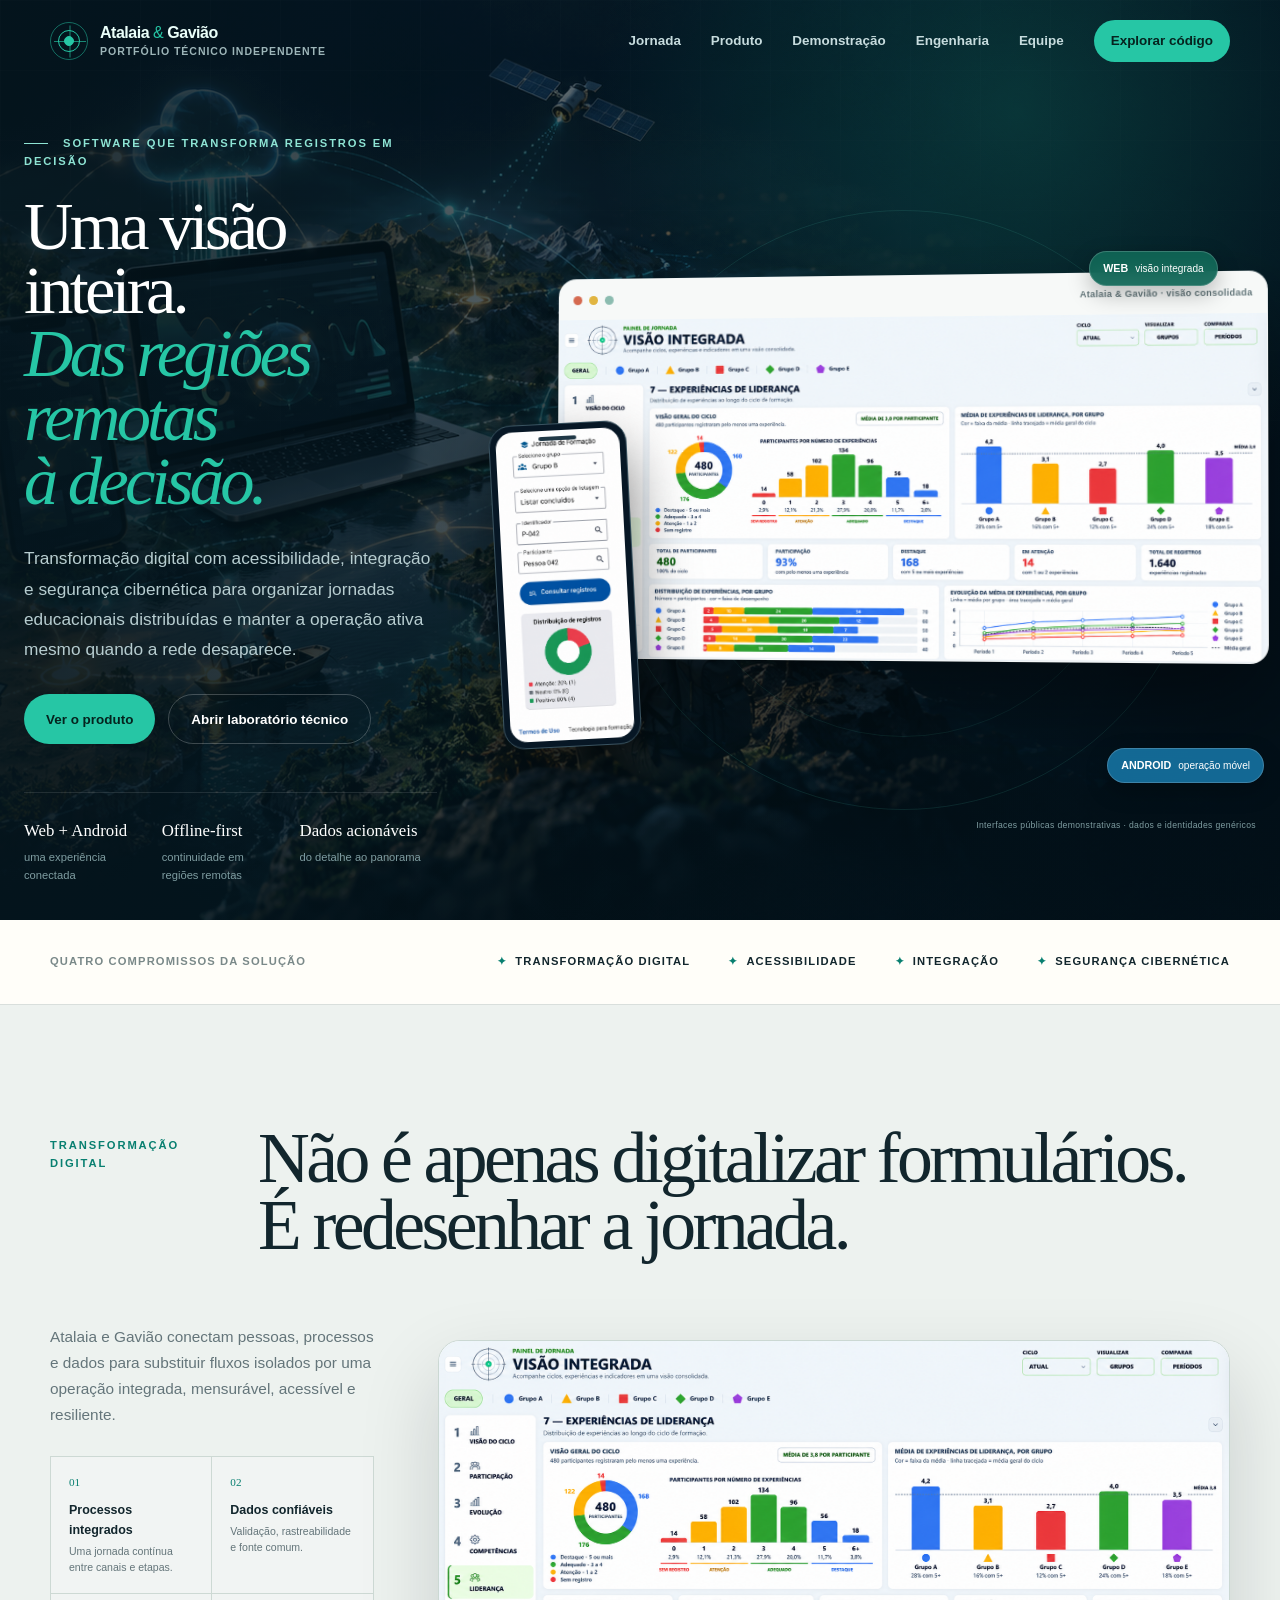
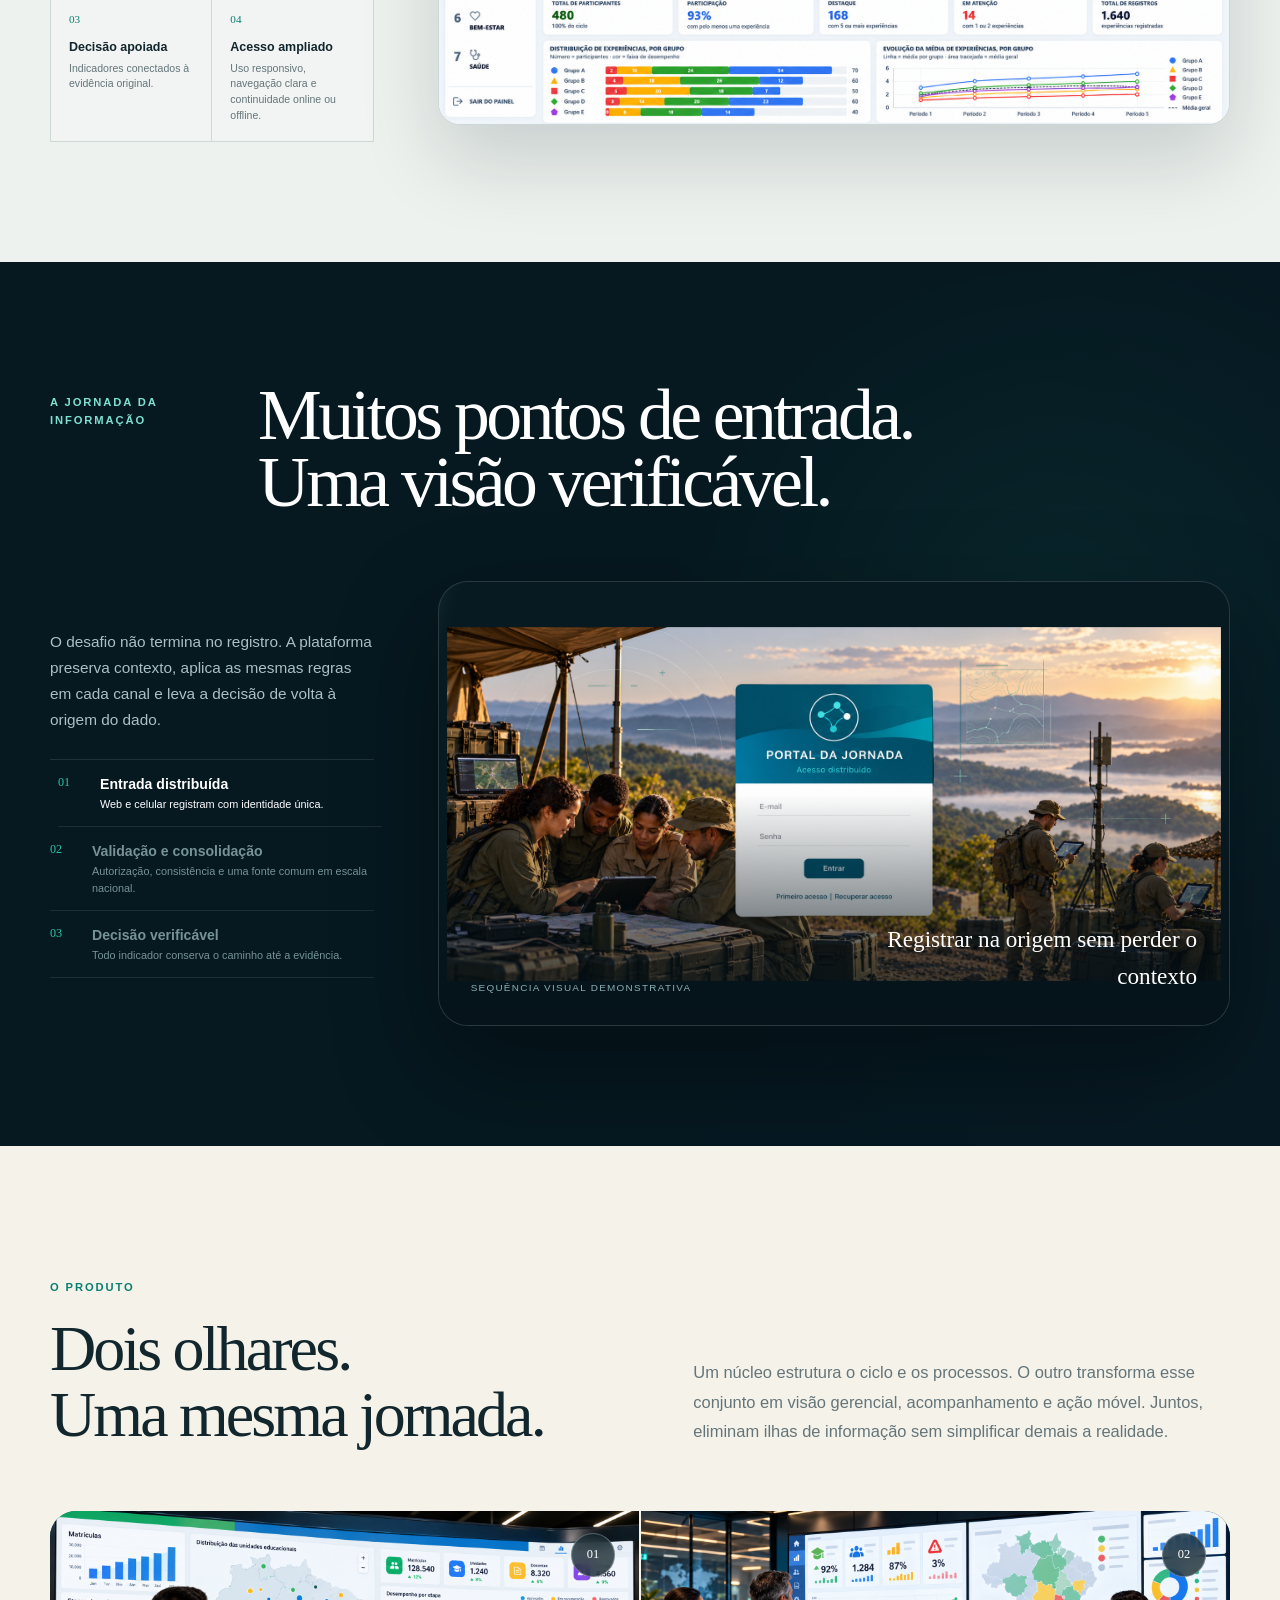
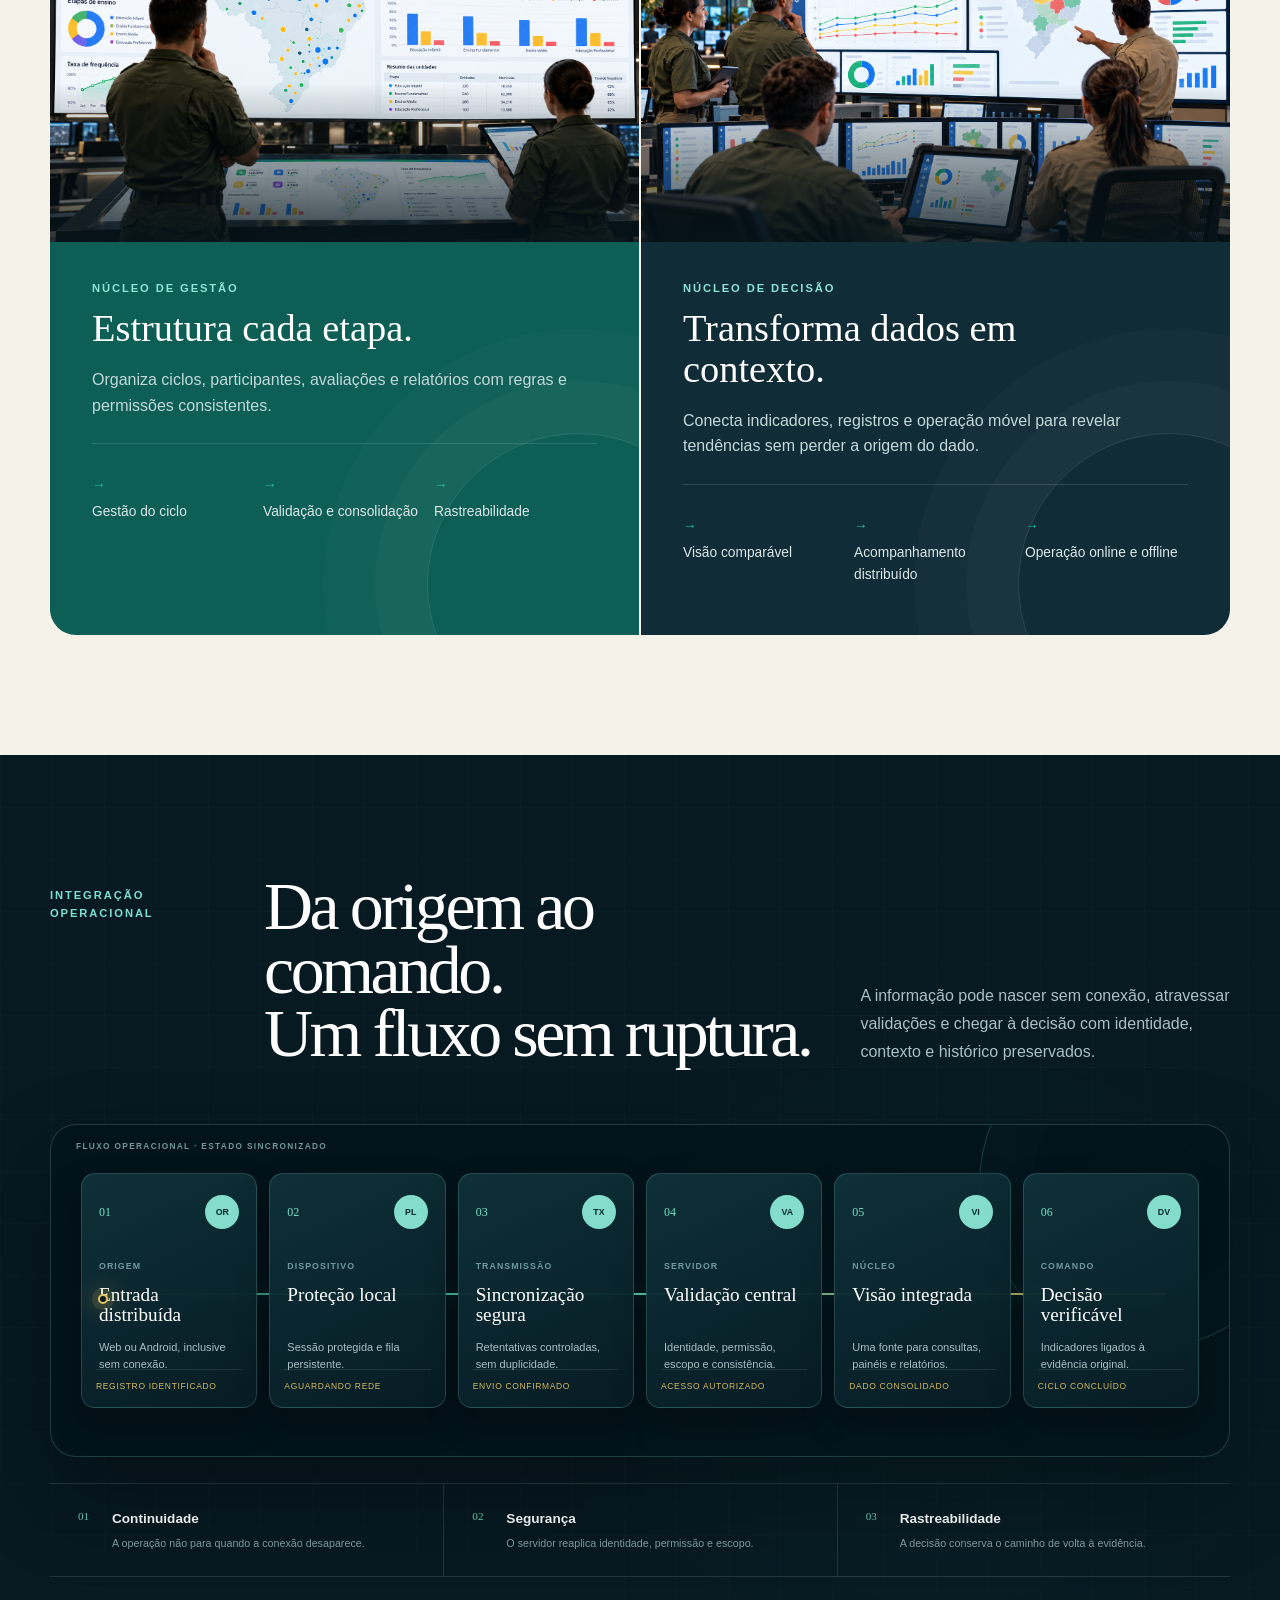
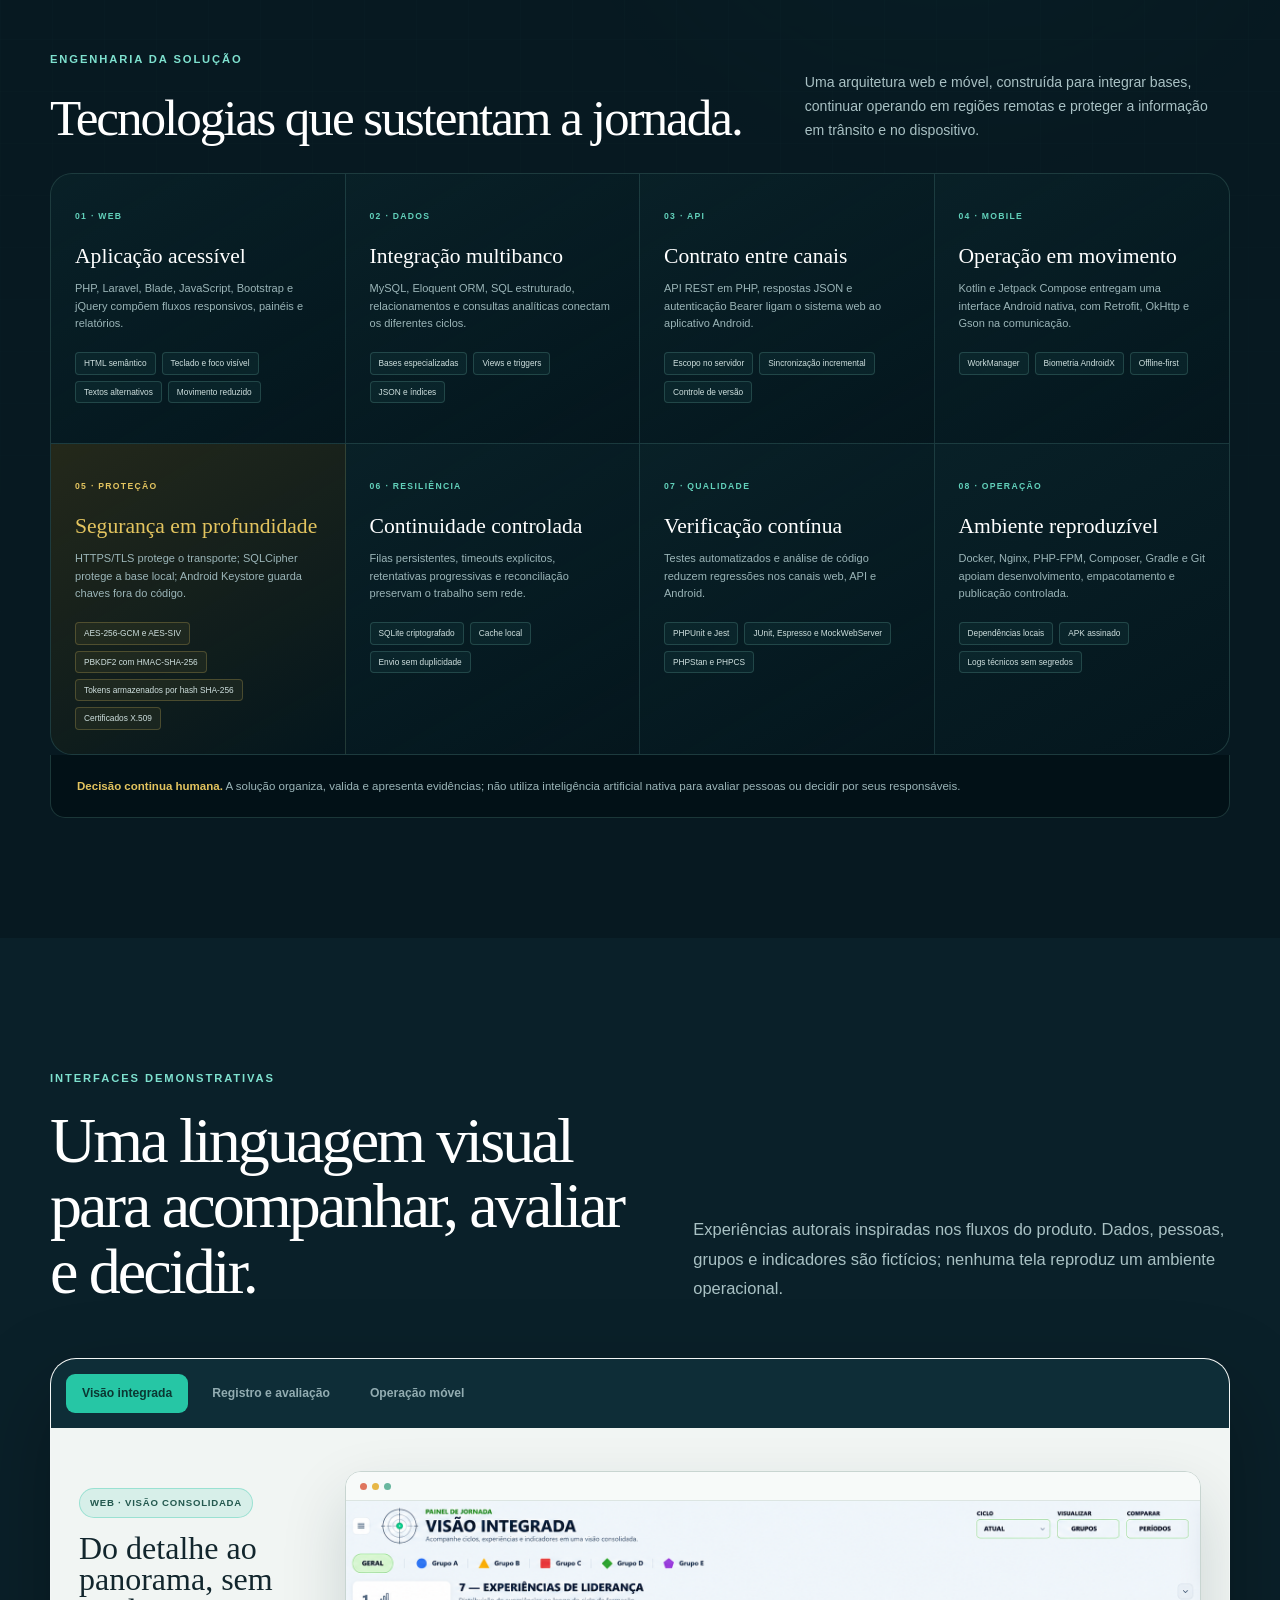
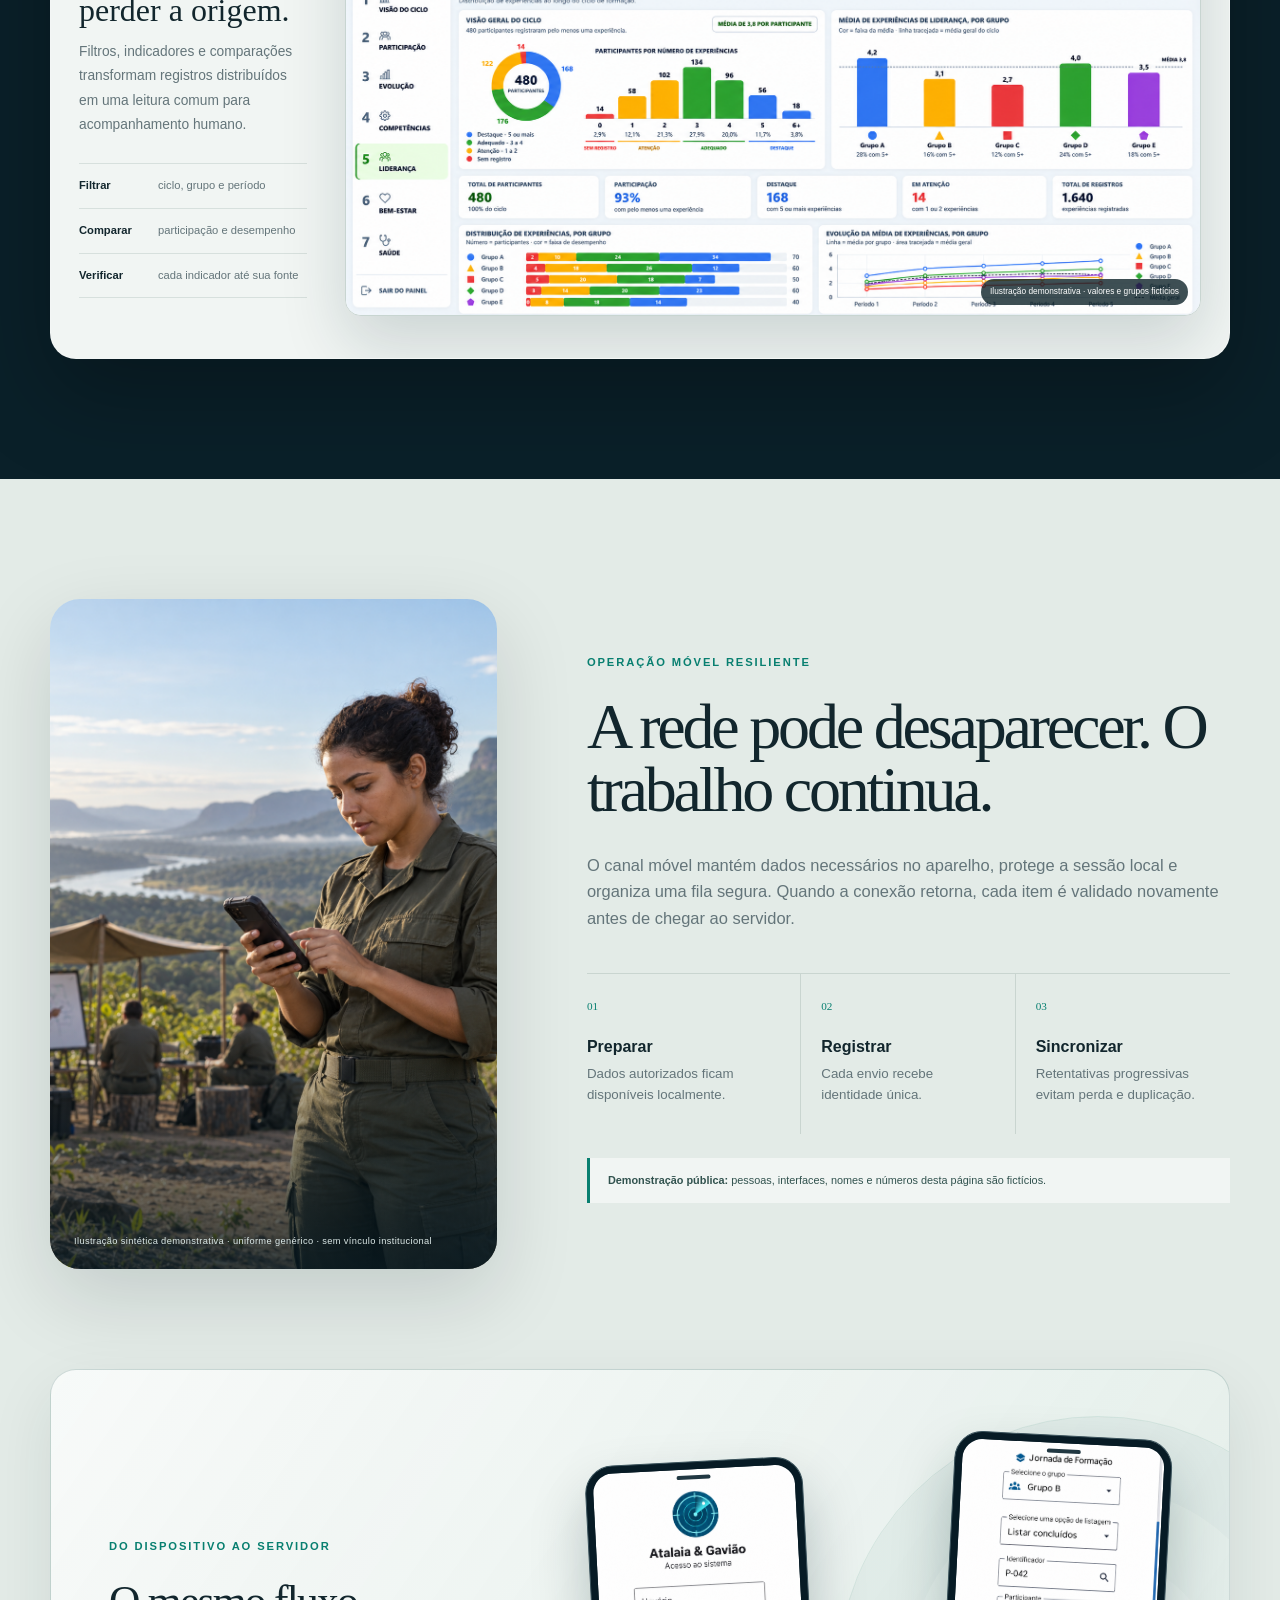
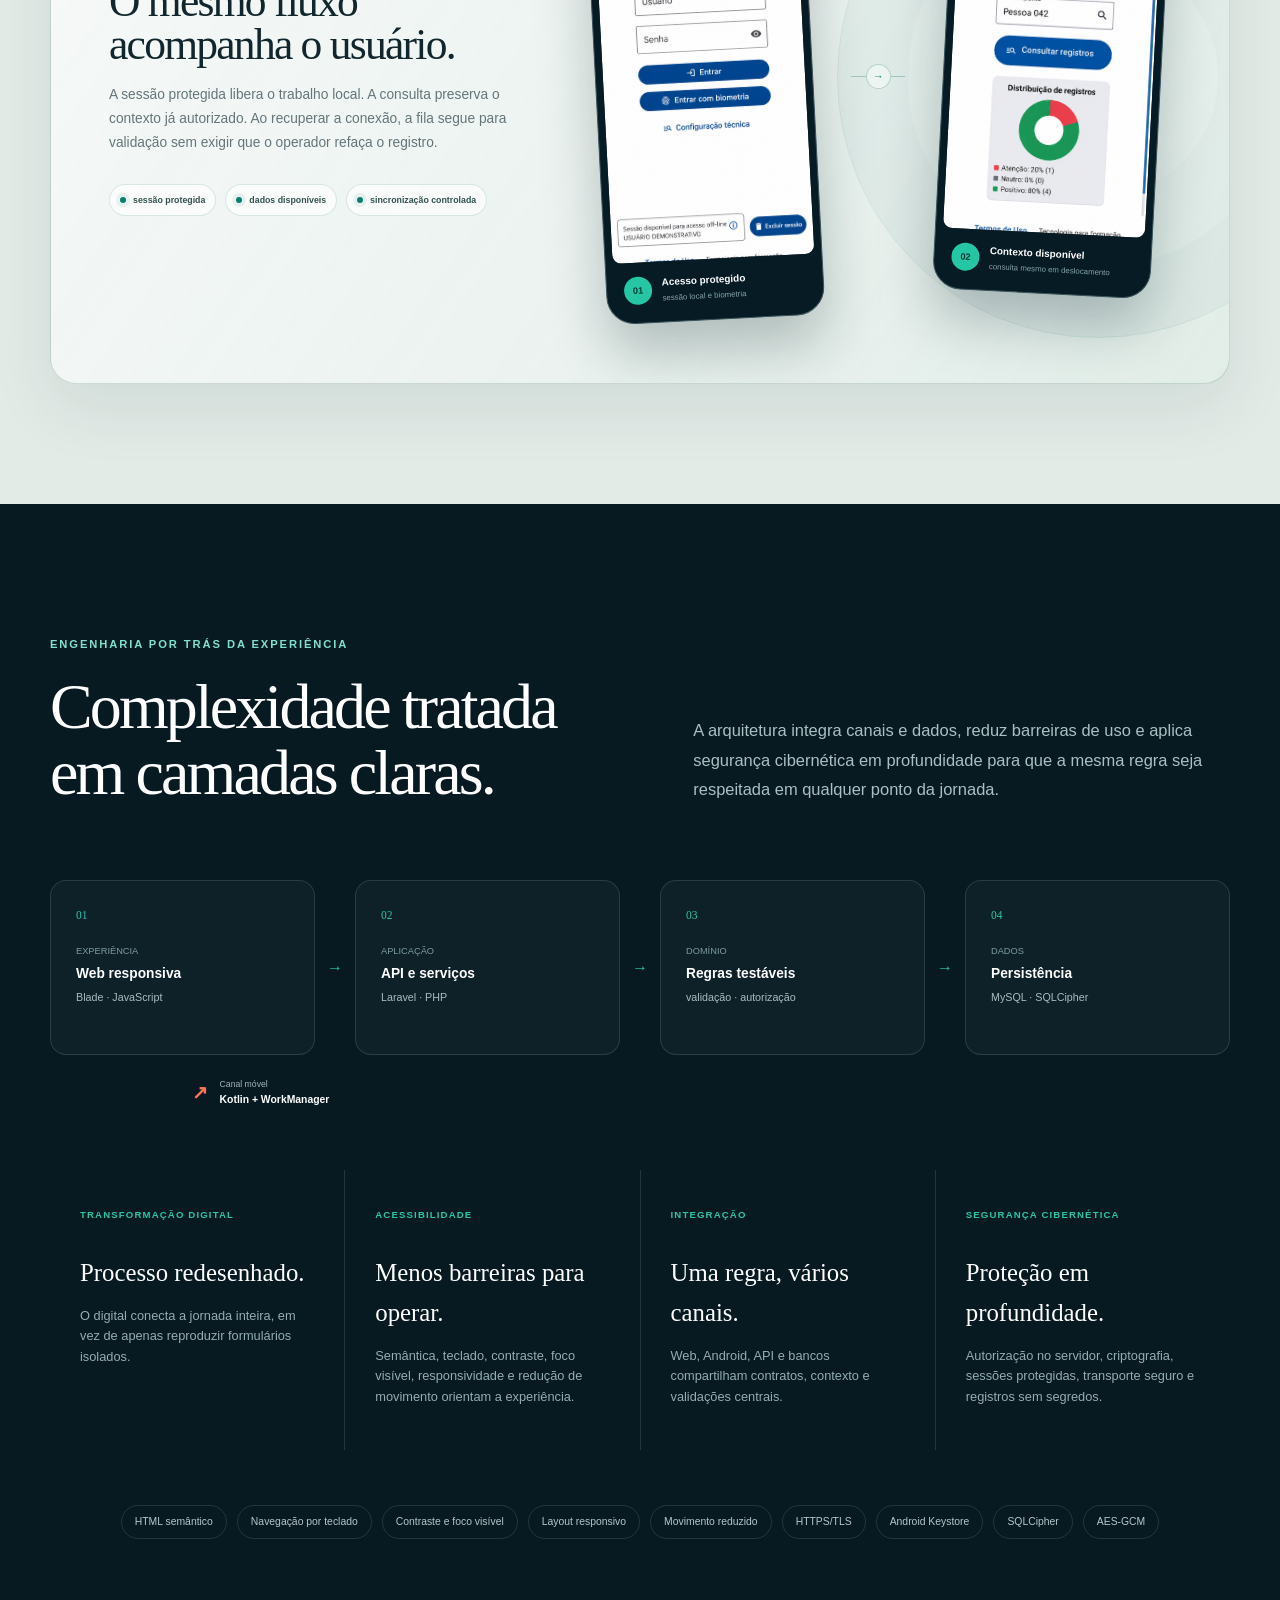
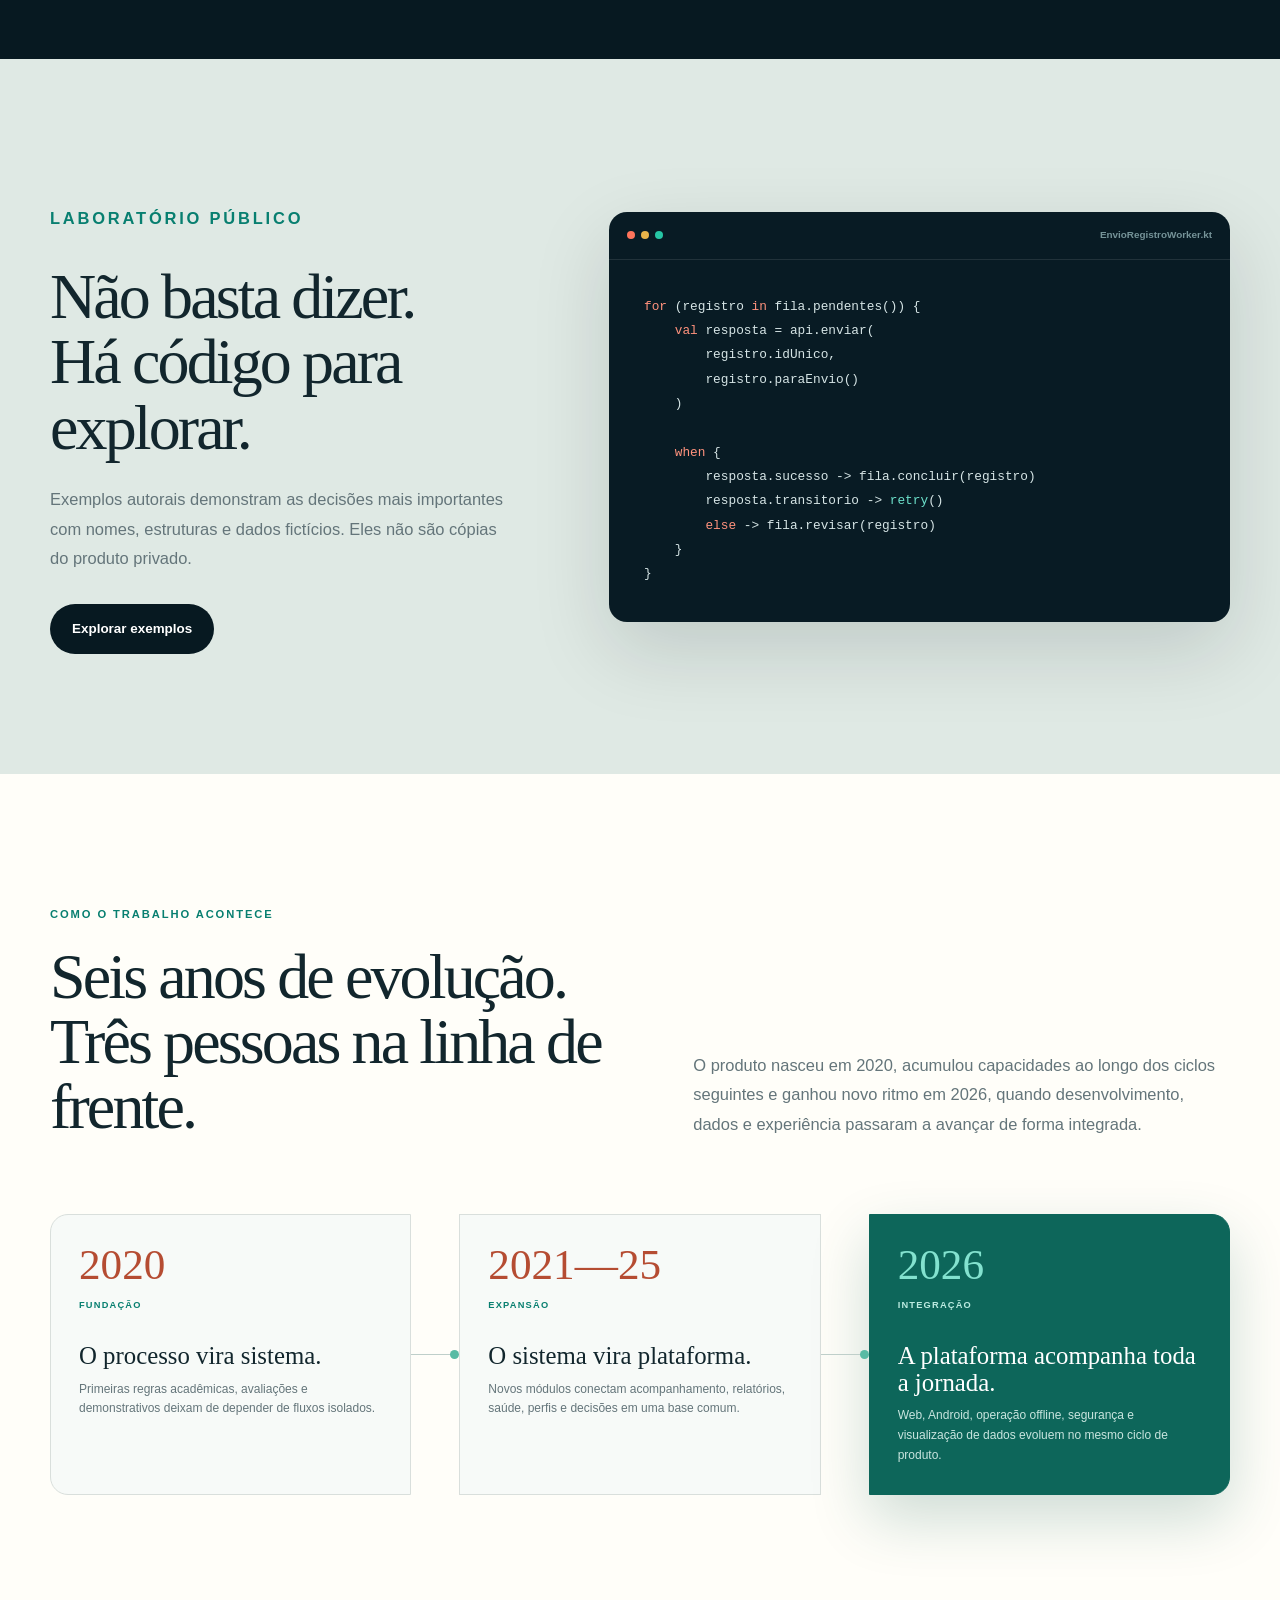
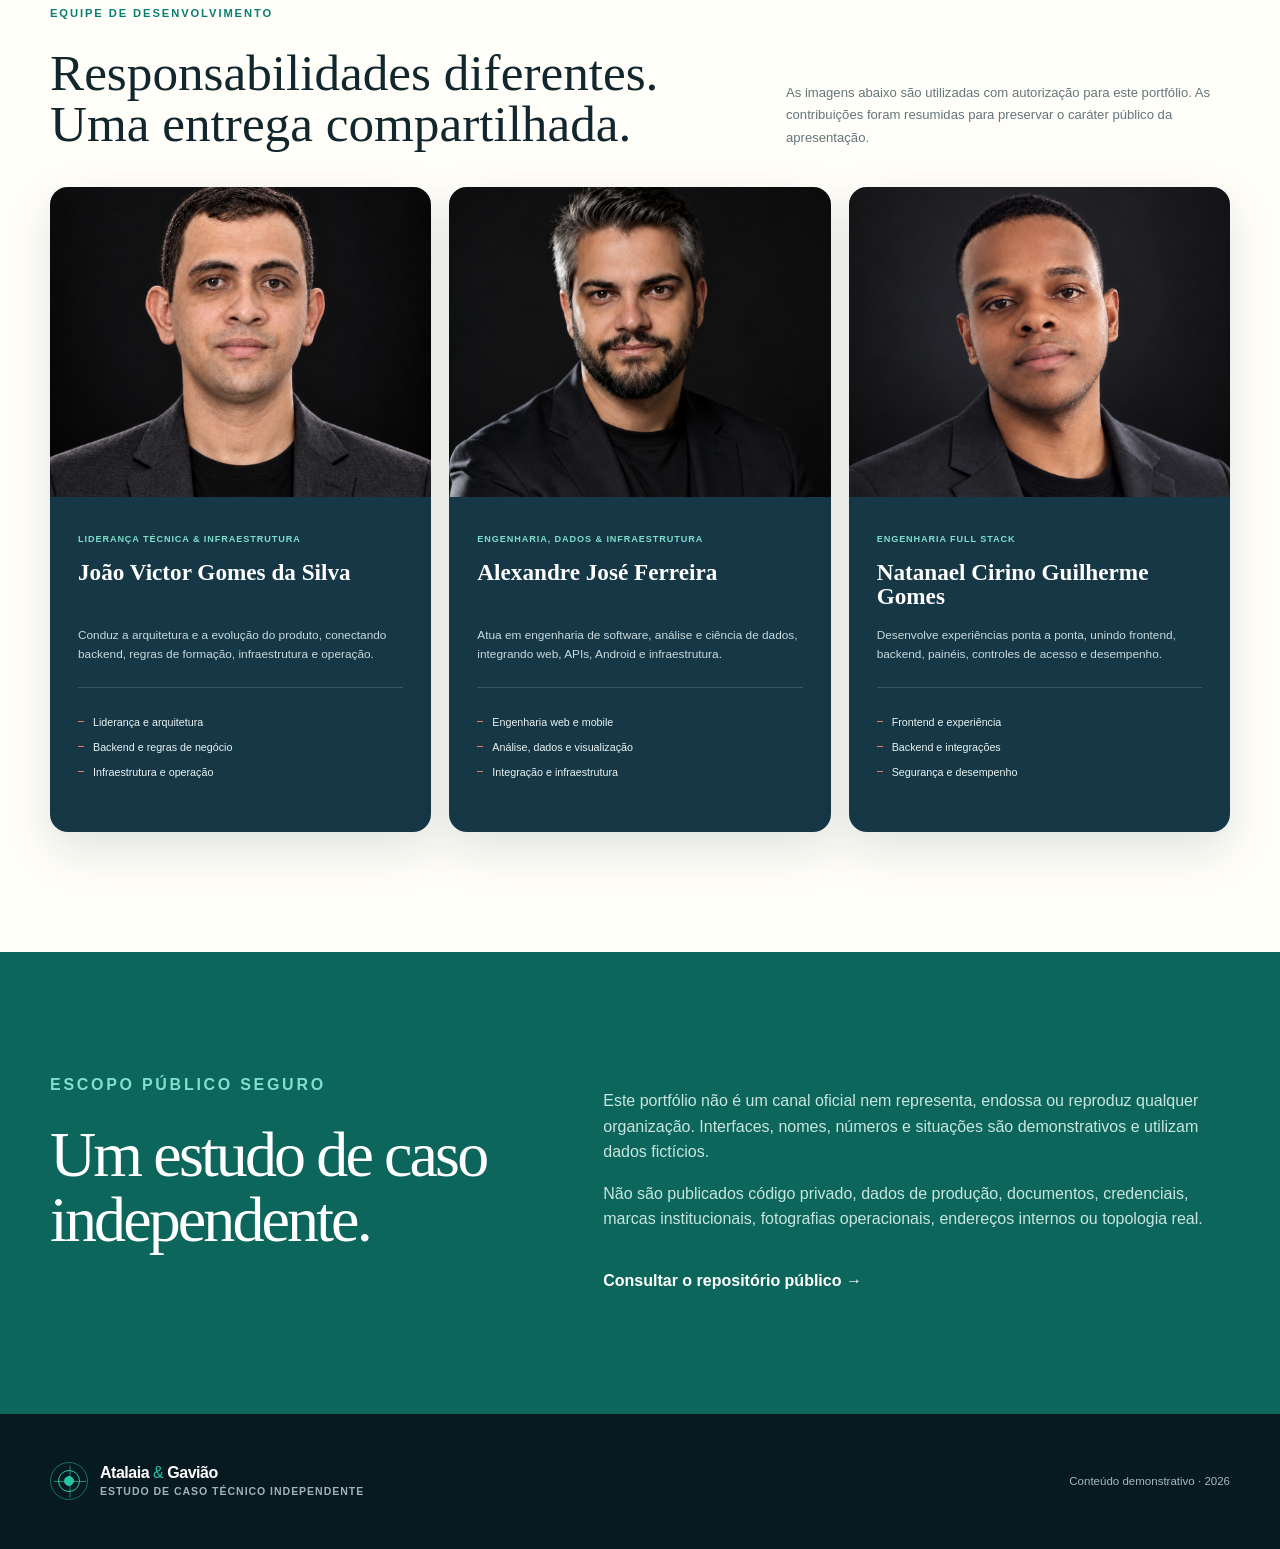
==== commit 4ae80dc8: "fix: update team member roles and descriptions for clarity and consistency" ====
--- a/docs/index.html
+++ b/docs/index.html
@@ -8,7 +8,7 @@
     <title>Atalaia e Gavião — tecnologia para jornadas distribuídas</title>
     <link rel="icon" href="assets/favicon.svg" type="image/svg+xml">
     <link rel="preload" href="assets/media/painel-jornada-integrada.png?v=2" as="image" fetchpriority="high">
-    <link rel="stylesheet" href="assets/styles.css?v=25">
+    <link rel="stylesheet" href="assets/styles.css?v=26">
     <script src="assets/main.js?v=23" defer></script>
 </head>
 <body>
@@ -256,9 +256,9 @@
                 </div>
                 <div class="team-heading reveal"><div><p class="eyebrow dark">Equipe de desenvolvimento</p><h3>Responsabilidades diferentes.<br>Uma entrega compartilhada.</h3></div><p>As imagens abaixo são utilizadas com autorização para este portfólio. As contribuições foram resumidas para preservar o caráter público da apresentação.</p></div>
                 <div class="team-grid">
-                    <article class="team-card reveal"><figure><img src="assets/media/equipe-joao-victor-profissional.png" alt="João Victor Gomes da Silva" width="1086" height="1448" loading="lazy"></figure><div><small>Gestão do desenvolvimento</small><h3>João Victor Gomes da Silva</h3><p>Da criação e implantação inicial às regras acadêmicas, avaliações, demonstrativos e evolução contínua do produto.</p><ul><li>Arquitetura funcional</li><li>Regras de formação</li><li>Gestão da evolução</li></ul></div></article>
-                    <article class="team-card reveal"><figure><img src="assets/media/equipe-alexandre-ferreira-profissional.png" alt="Alexandre José Ferreira" width="1086" height="1448" loading="lazy"></figure><div><small>Desenvolvimento &amp; ciência de dados</small><h3>Alexandre José Ferreira</h3><p>Integra desenvolvimento web, API móvel, Android offline-first, análise de dados e experiências de acompanhamento.</p><ul><li>Web e APIs</li><li>Android e sincronização</li><li>Dados e visualização</li></ul></div></article>
-                    <article class="team-card reveal"><figure><img src="assets/media/equipe-natanael-cirino-profissional.png" alt="Natanael Cirino Guilherme Gomes" width="1086" height="1448" loading="lazy"></figure><div><small>Desenvolvimento</small><h3>Natanael Cirino Guilherme Gomes</h3><p>Conecta painéis, consultas, fluxos web, perfis de acesso, segurança e otimização da experiência operacional.</p><ul><li>Painéis e indicadores</li><li>Fluxos operacionais</li><li>Segurança e desempenho</li></ul></div></article>
+                    <article class="team-card reveal"><figure><img src="assets/media/equipe-joao-victor-profissional.png" alt="João Victor Gomes da Silva" width="1086" height="1448" loading="lazy"></figure><div><small>Liderança técnica &amp; infraestrutura</small><h3>João Victor Gomes da Silva</h3><p>Conduz a arquitetura e a evolução do produto, conectando backend, regras de formação, infraestrutura e operação.</p><ul><li>Liderança e arquitetura</li><li>Backend e regras de negócio</li><li>Infraestrutura e operação</li></ul></div></article>
+                    <article class="team-card reveal"><figure><img src="assets/media/equipe-alexandre-ferreira-profissional.png" alt="Alexandre José Ferreira" width="1086" height="1448" loading="lazy"></figure><div><small>Engenharia, dados &amp; infraestrutura</small><h3>Alexandre José Ferreira</h3><p>Atua em engenharia de software, análise e ciência de dados, integrando web, APIs, Android e infraestrutura.</p><ul><li>Engenharia web e mobile</li><li>Análise, dados e visualização</li><li>Integração e infraestrutura</li></ul></div></article>
+                    <article class="team-card reveal"><figure><img src="assets/media/equipe-natanael-cirino-profissional.png" alt="Natanael Cirino Guilherme Gomes" width="1086" height="1448" loading="lazy"></figure><div><small>Engenharia full stack</small><h3>Natanael Cirino Guilherme Gomes</h3><p>Desenvolve experiências ponta a ponta, unindo frontend, backend, painéis, controles de acesso e desempenho.</p><ul><li>Frontend e experiência</li><li>Backend e integrações</li><li>Segurança e desempenho</li></ul></div></article>
                 </div>
             </div>
         </section>
--- a/docs/assets/styles.css
+++ b/docs/assets/styles.css
@@ -460,7 +460,7 @@
 .evolution-track h3 { margin: 0 0 10px; font-family: Georgia, serif; font-size: 1.55rem; font-weight: 400; line-height: 1.08; }.evolution-track p { margin: 0; color: var(--muted); font-size: .75rem; line-height: 1.65; }.evolution-track article.is-current p { color: #c9e5df; }
 .team-heading { display: grid; align-items: end; gap: 70px; margin-bottom: 38px; grid-template-columns: 1.2fr .8fr; }.team-heading h3 { margin: 12px 0 0; font-family: Georgia, serif; font-size: clamp(2.2rem, 4vw, 4rem); font-weight: 400; line-height: 1; }.team-heading > p { margin: 0; color: var(--muted); font-size: .82rem; line-height: 1.7; }
 .team-grid { display: grid; gap: 18px; grid-template-columns: repeat(3, 1fr); }
-.team-card { overflow: hidden; color: white; border-radius: 18px; background: #163746; box-shadow: 0 18px 48px rgba(10,39,47,.12); }.team-card figure { height: 310px; margin: 0; overflow: hidden; background: #d8e0dc; }.team-card img { width: 100%; height: 100%; object-fit: cover; object-position: center 25%; filter: saturate(.84) contrast(1.02); }.team-card:nth-child(2) img { object-position: center; }.team-card:nth-child(3) img { object-position: center 22%; }
+.team-card { overflow: hidden; color: white; border-radius: 18px; background: #163746; box-shadow: 0 18px 48px rgba(10,39,47,.12); }.team-card figure { height: 310px; margin: 0; overflow: hidden; background: #d8e0dc; }.team-card img { width: 100%; height: 100%; object-fit: cover; object-position: center 25%; filter: saturate(.84) contrast(1.02); }.team-card:nth-child(2) img { object-position: center 20%; }.team-card:nth-child(3) img { object-position: center 22%; }
 .team-card > div { min-height: 335px; padding: 27px 28px 30px; }.team-card small { color: #7edecb; font-size: .57rem; font-weight: 850; letter-spacing: .1em; text-transform: uppercase; }.team-card h3 { min-height: 52px; margin: 10px 0 14px; font-family: Georgia, serif; font-size: 1.45rem; line-height: 1.05; }.team-card p { color: #c7d9dc; font-size: .74rem; line-height: 1.65; }.team-card ul { margin: 22px 0 0; padding: 18px 0 0; border-top: 1px solid rgba(255,255,255,.15); list-style: none; }.team-card li { position: relative; margin: 8px 0; padding-left: 15px; color: #e9f3f1; font-size: .67rem; }.team-card li::before { content: ""; position: absolute; top: 7px; left: 0; width: 6px; height: 1px; background: #ef7b5e; }
 
 .disclosure { color: white; background: #0c665b; }
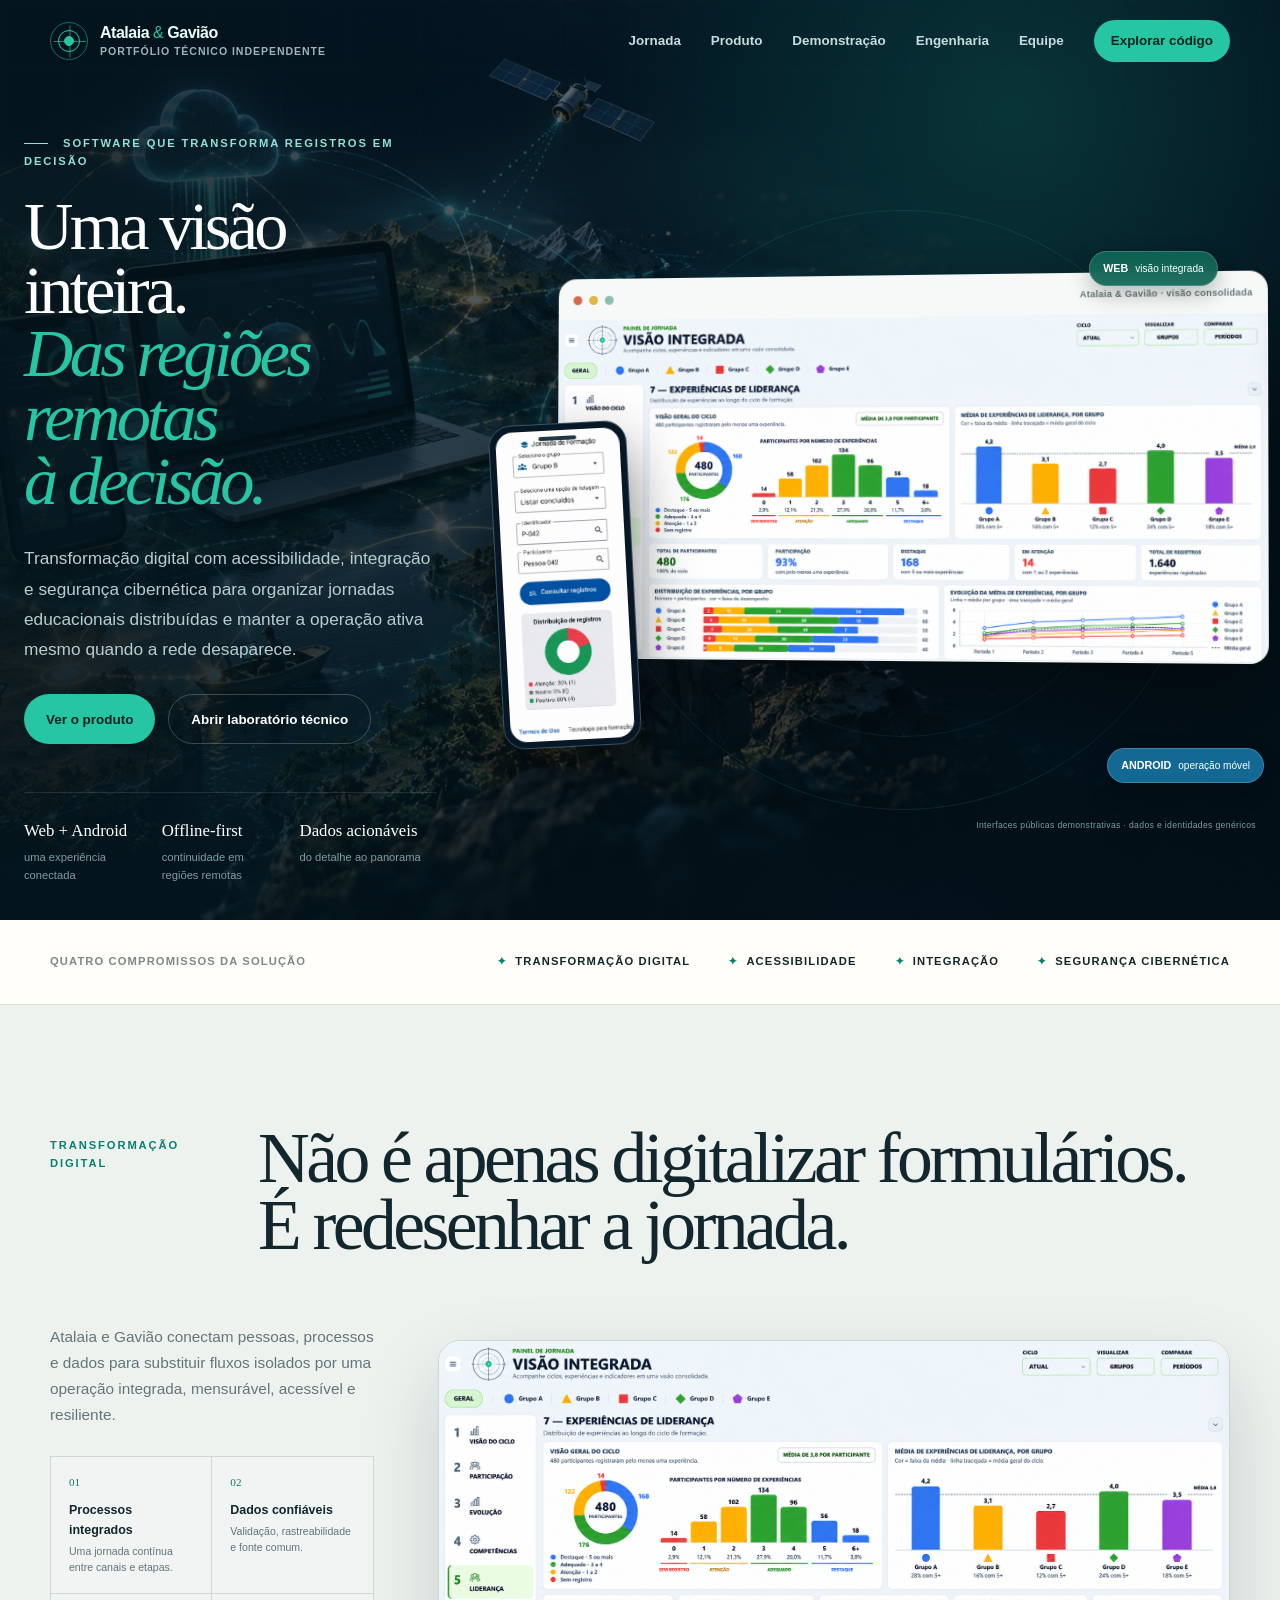
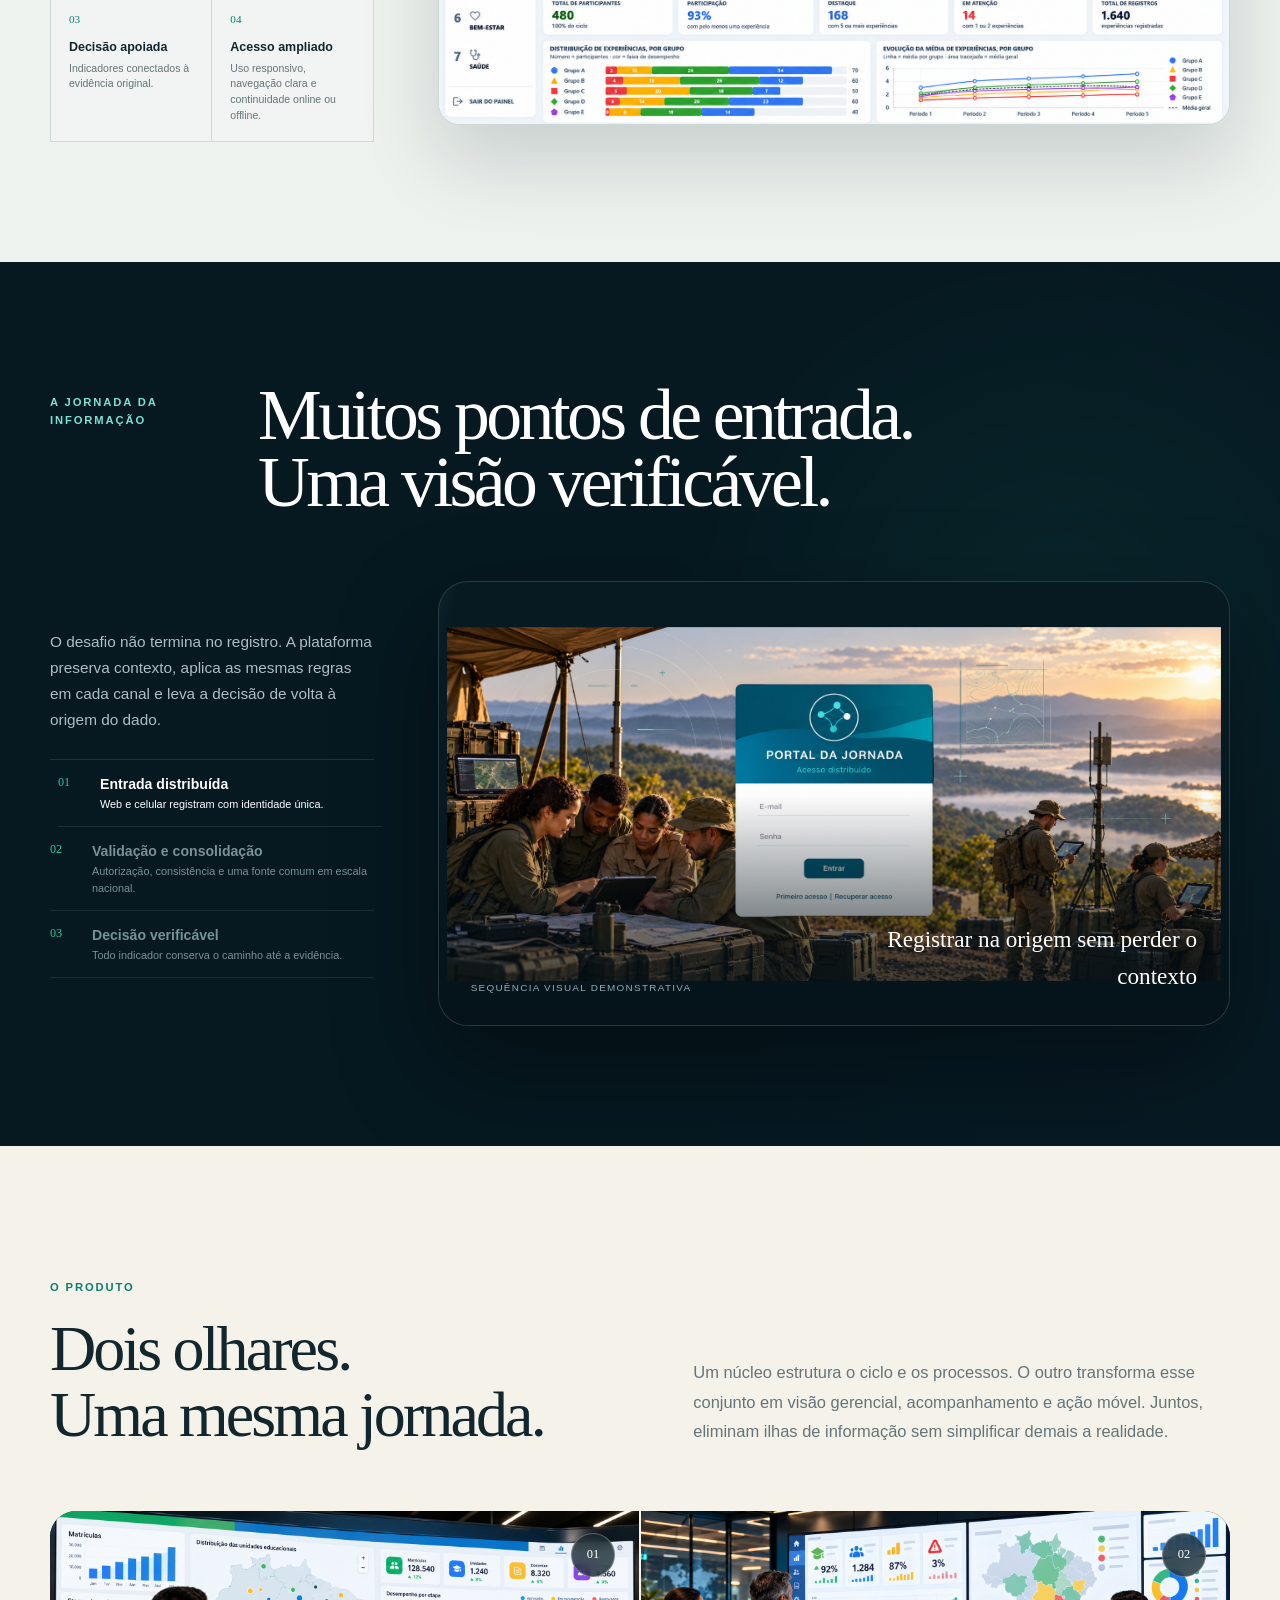
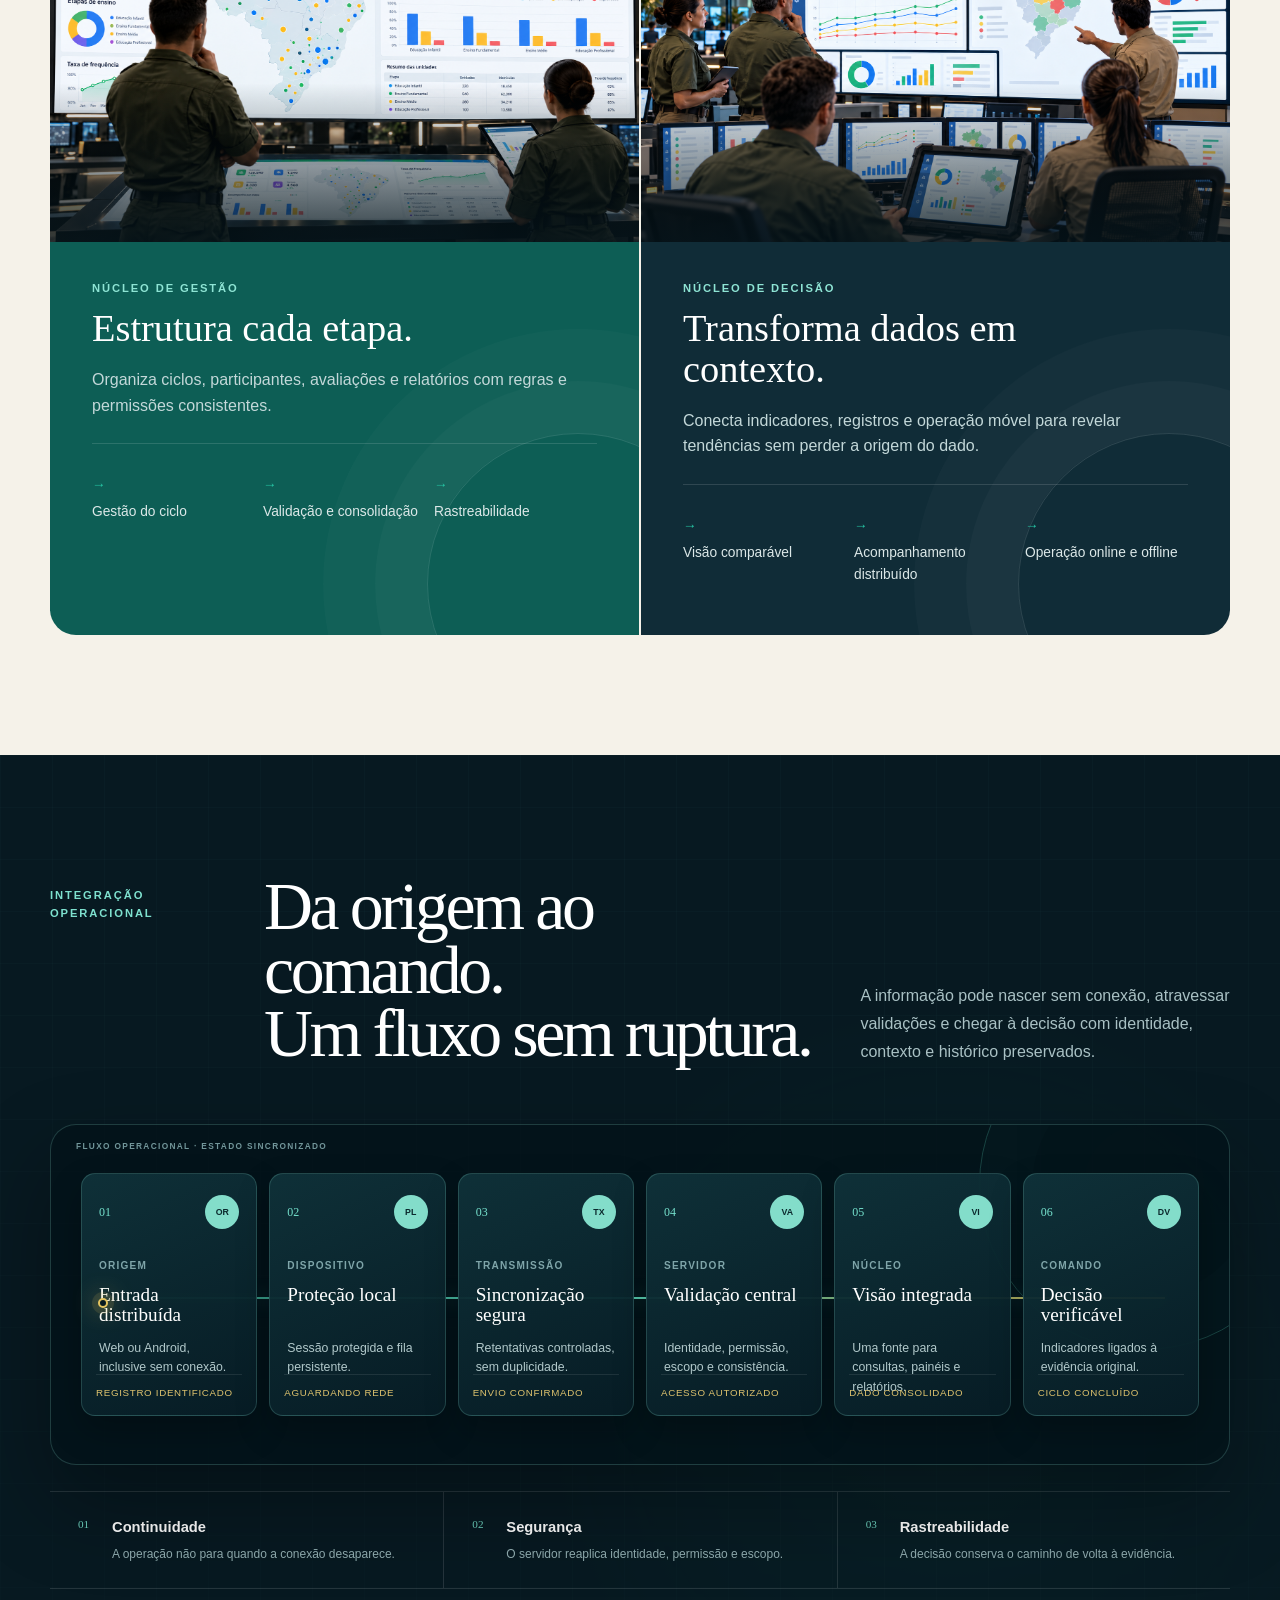
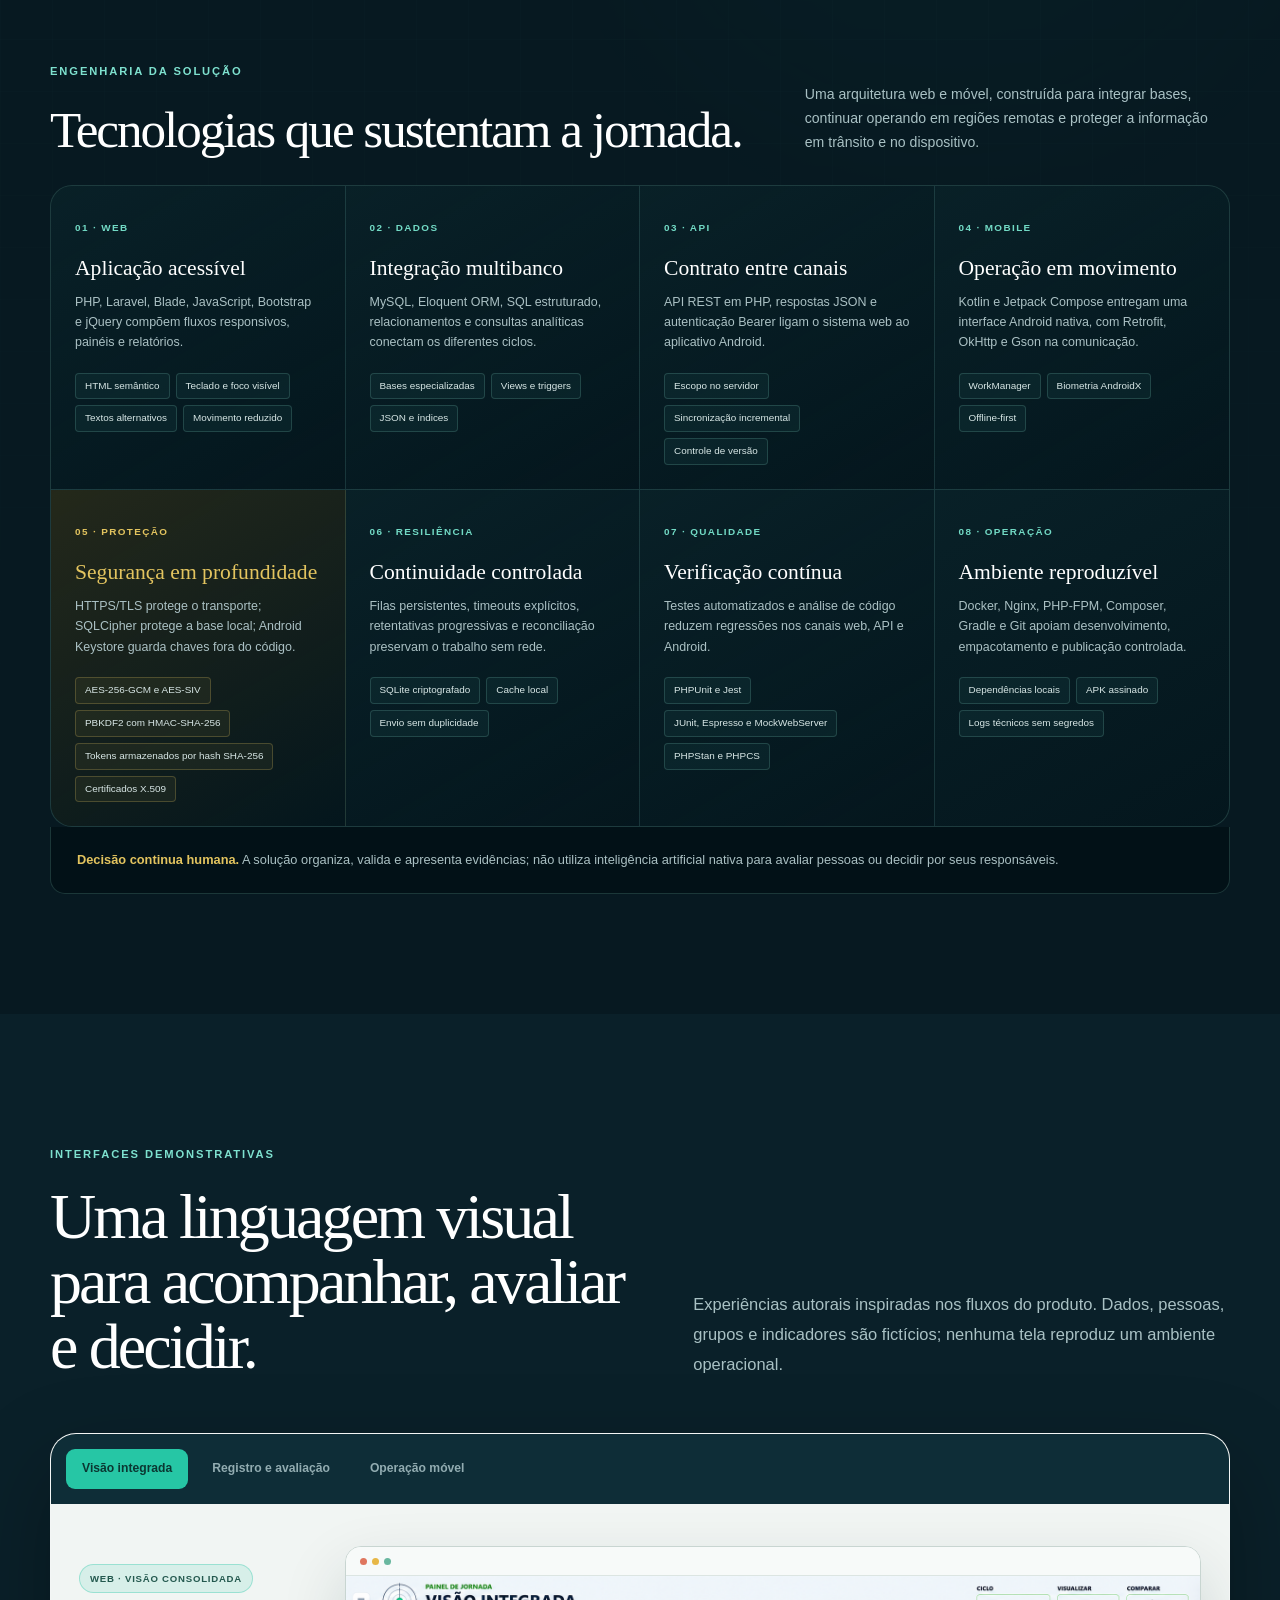
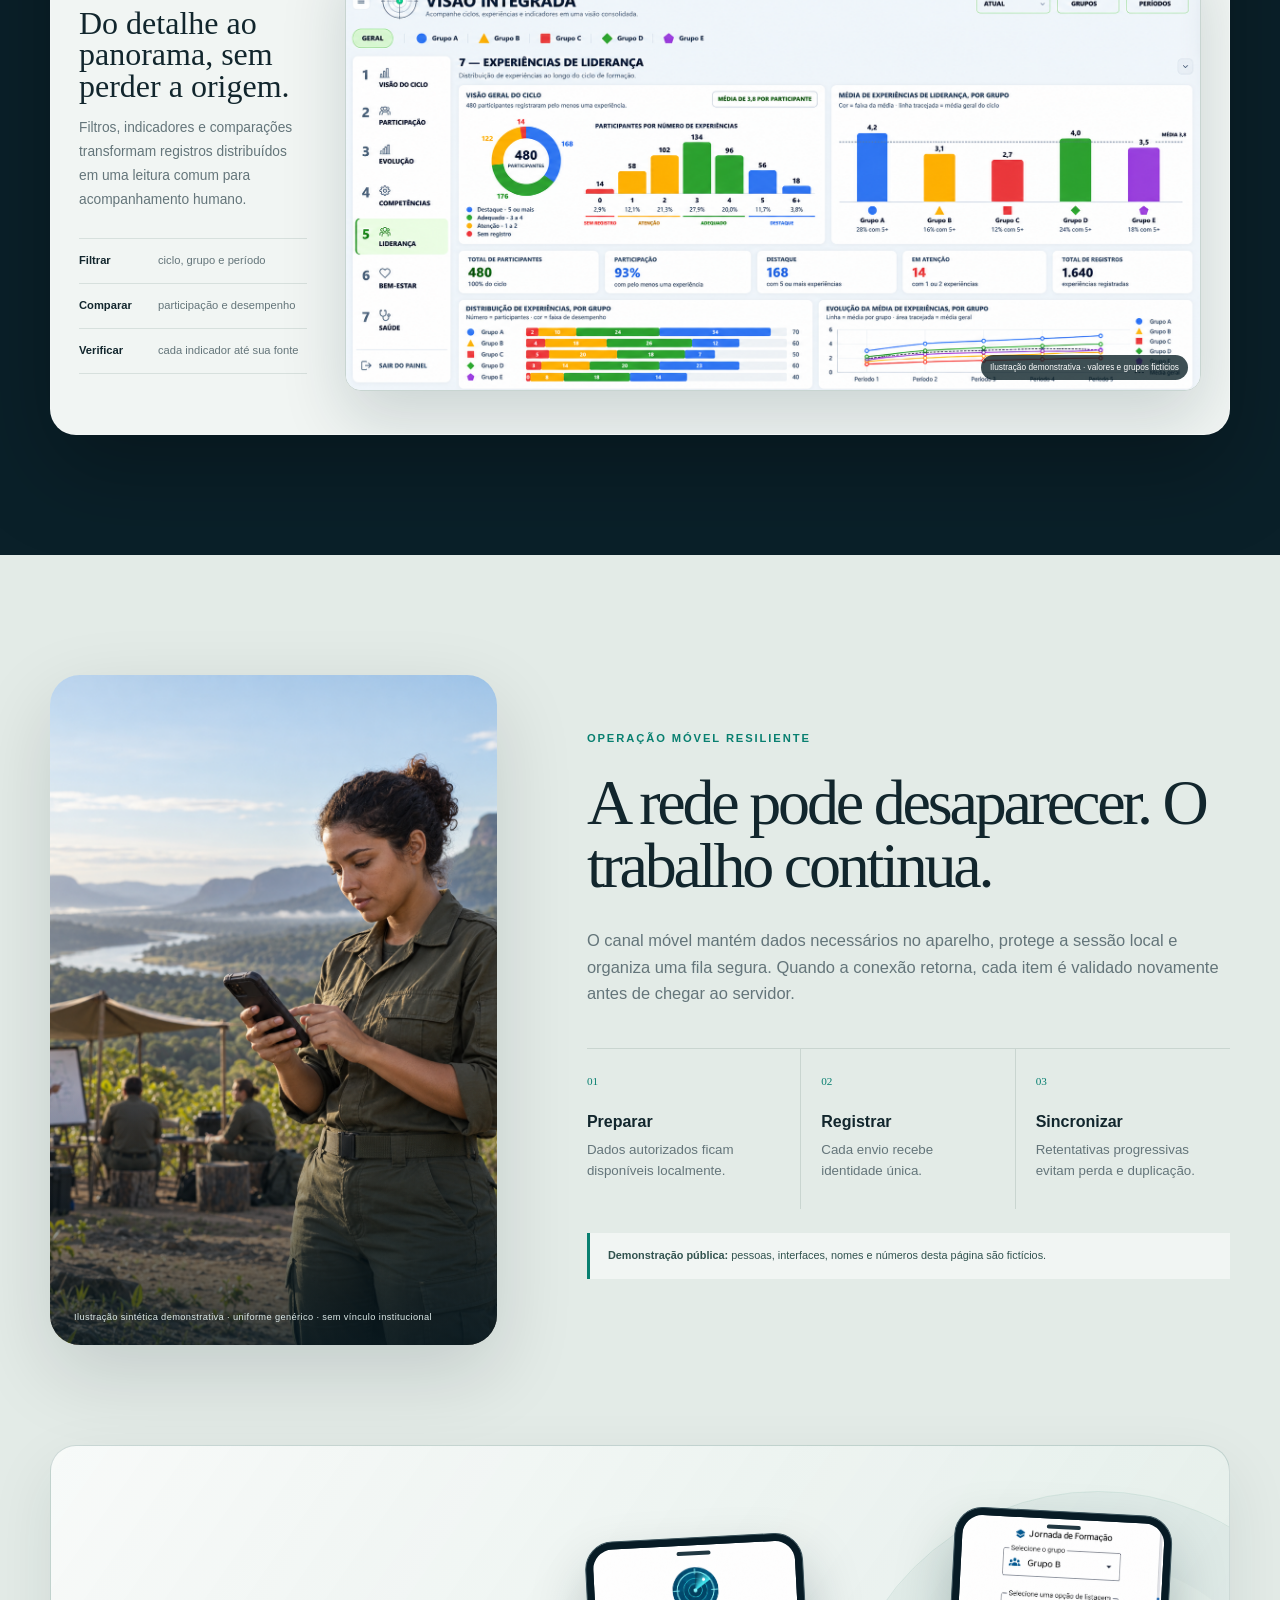
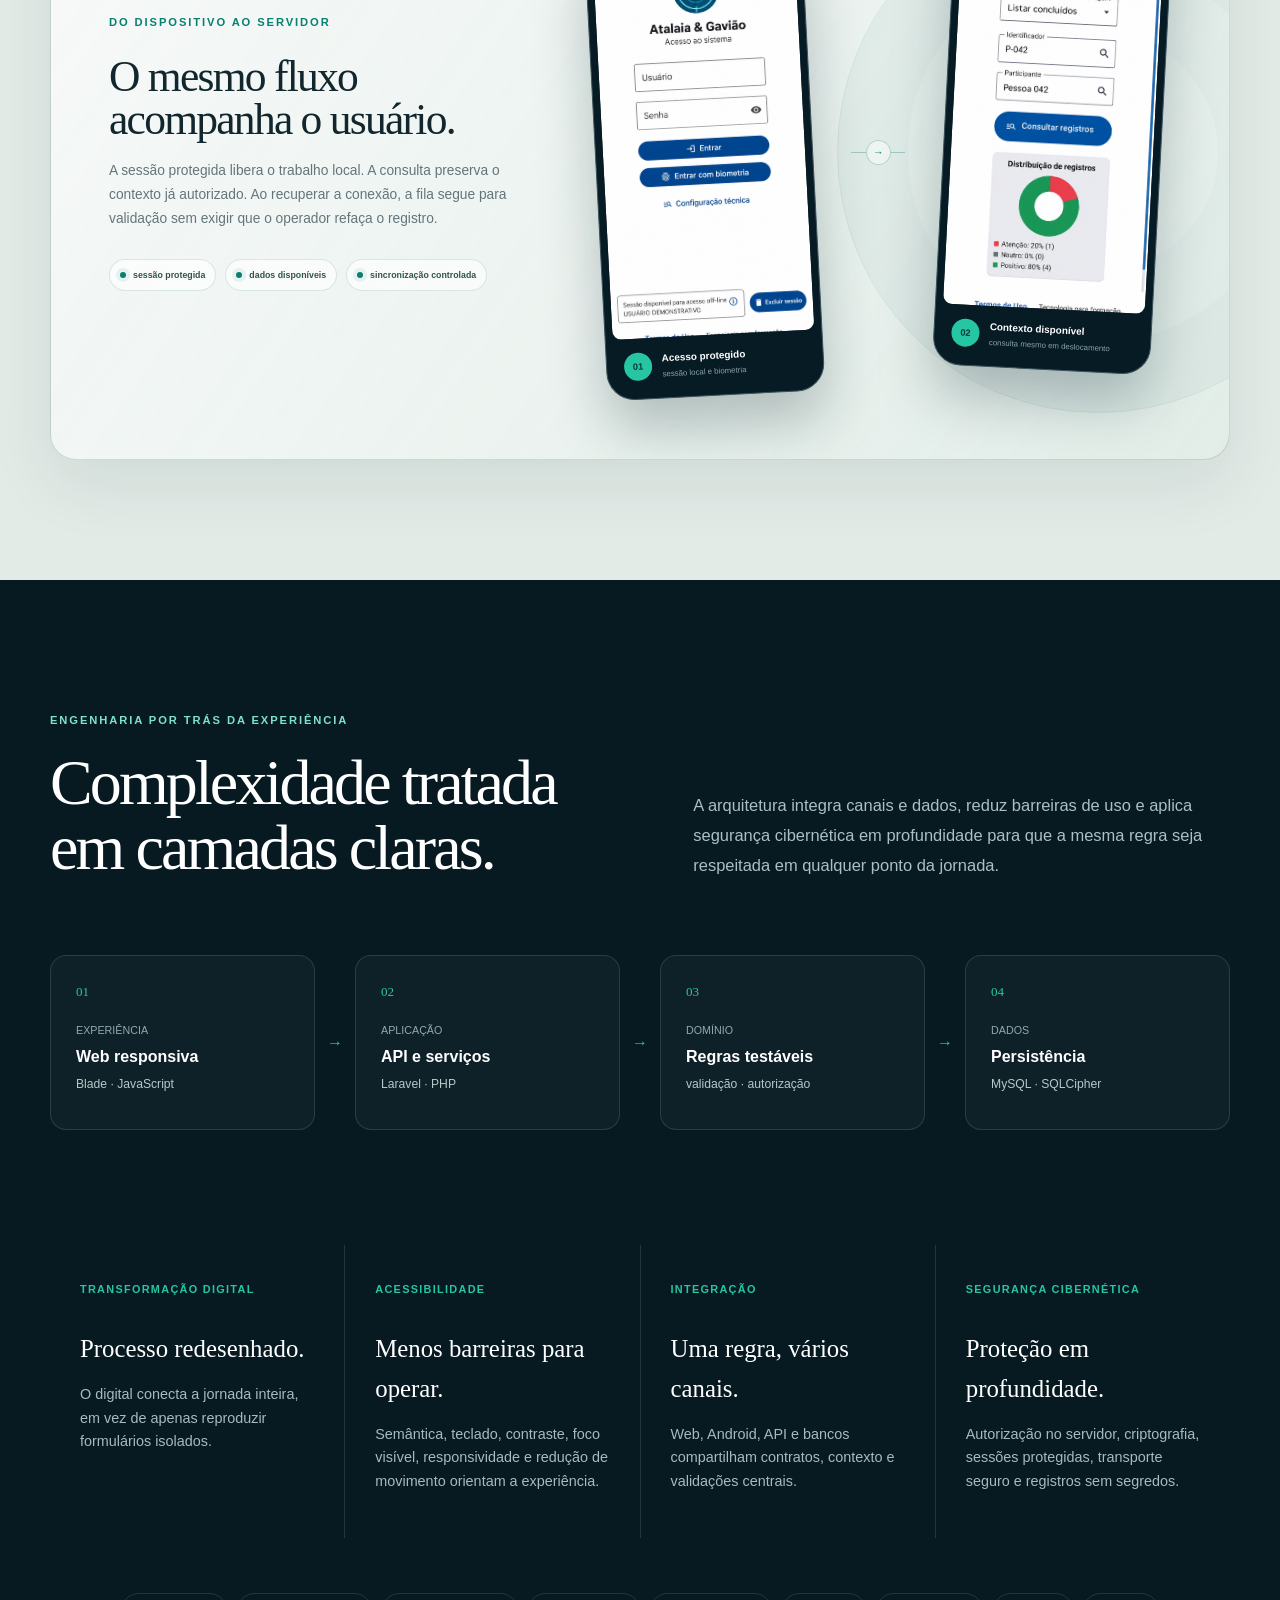
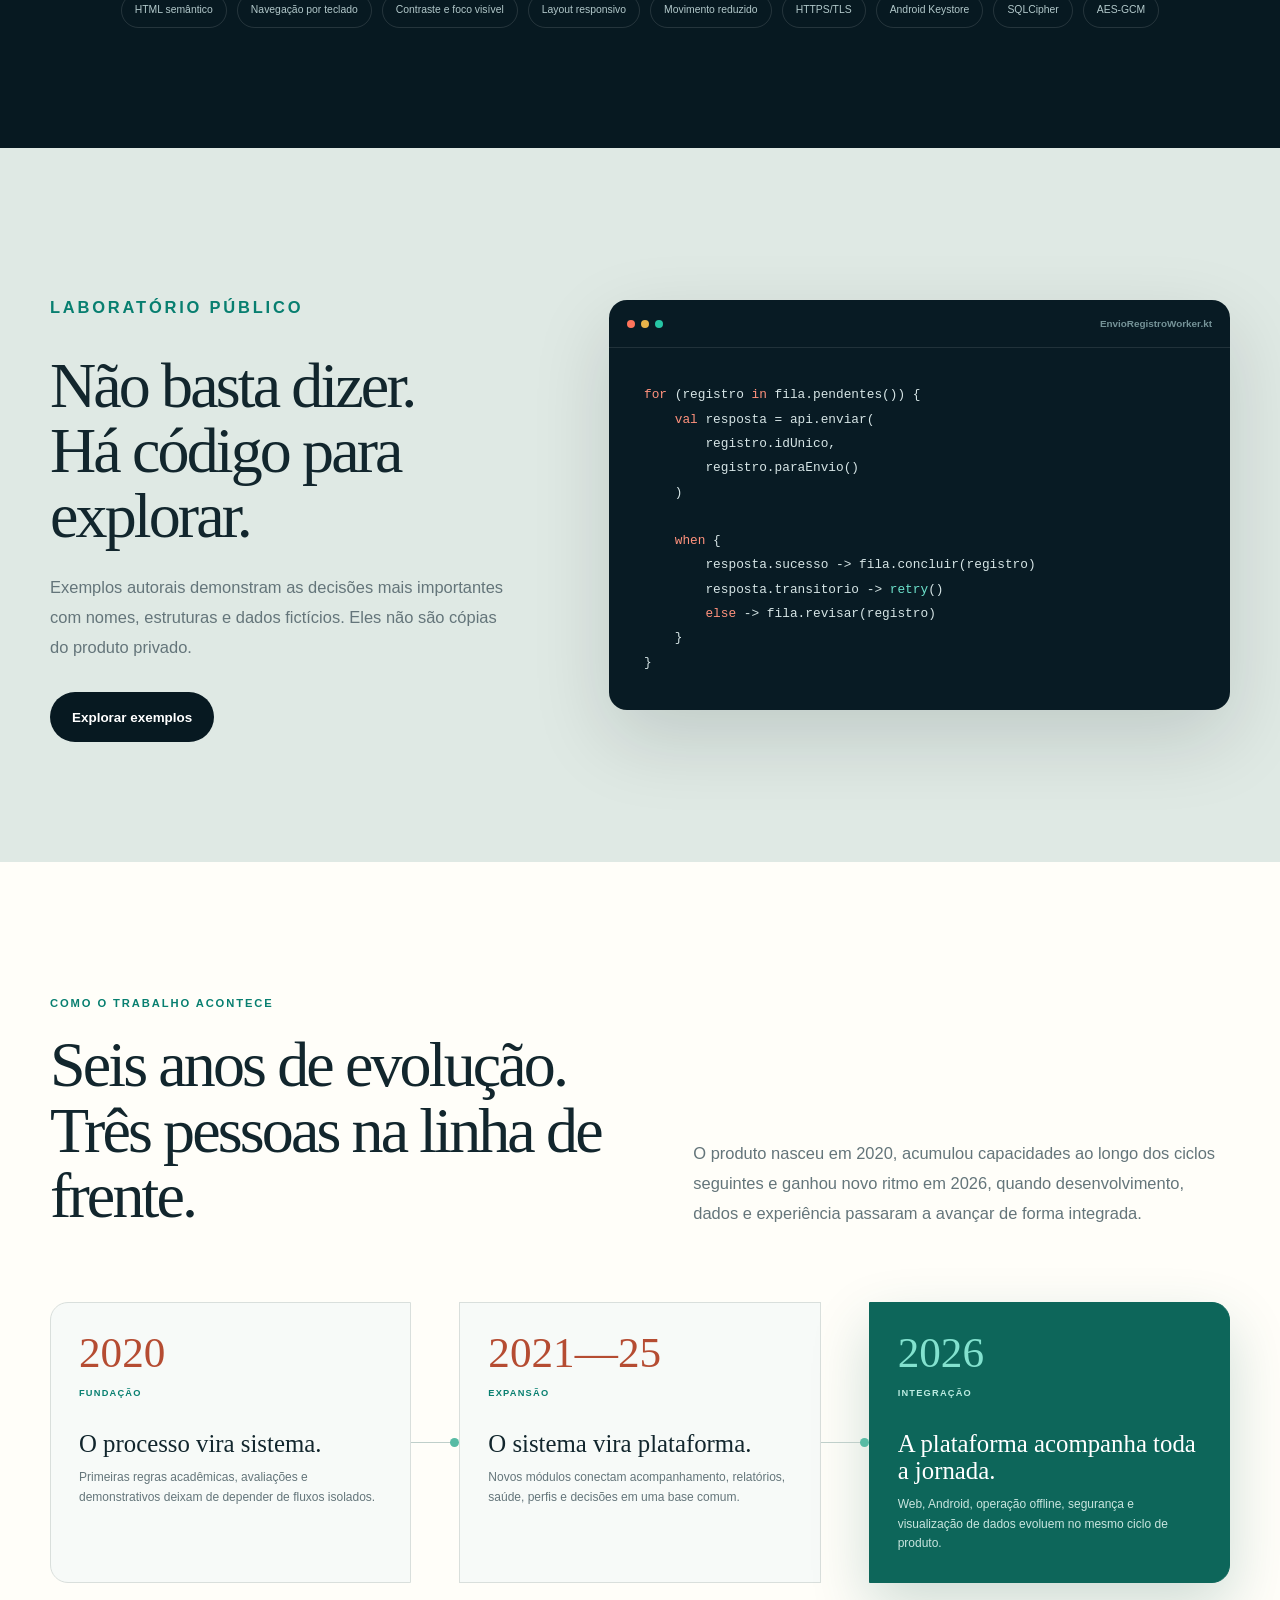
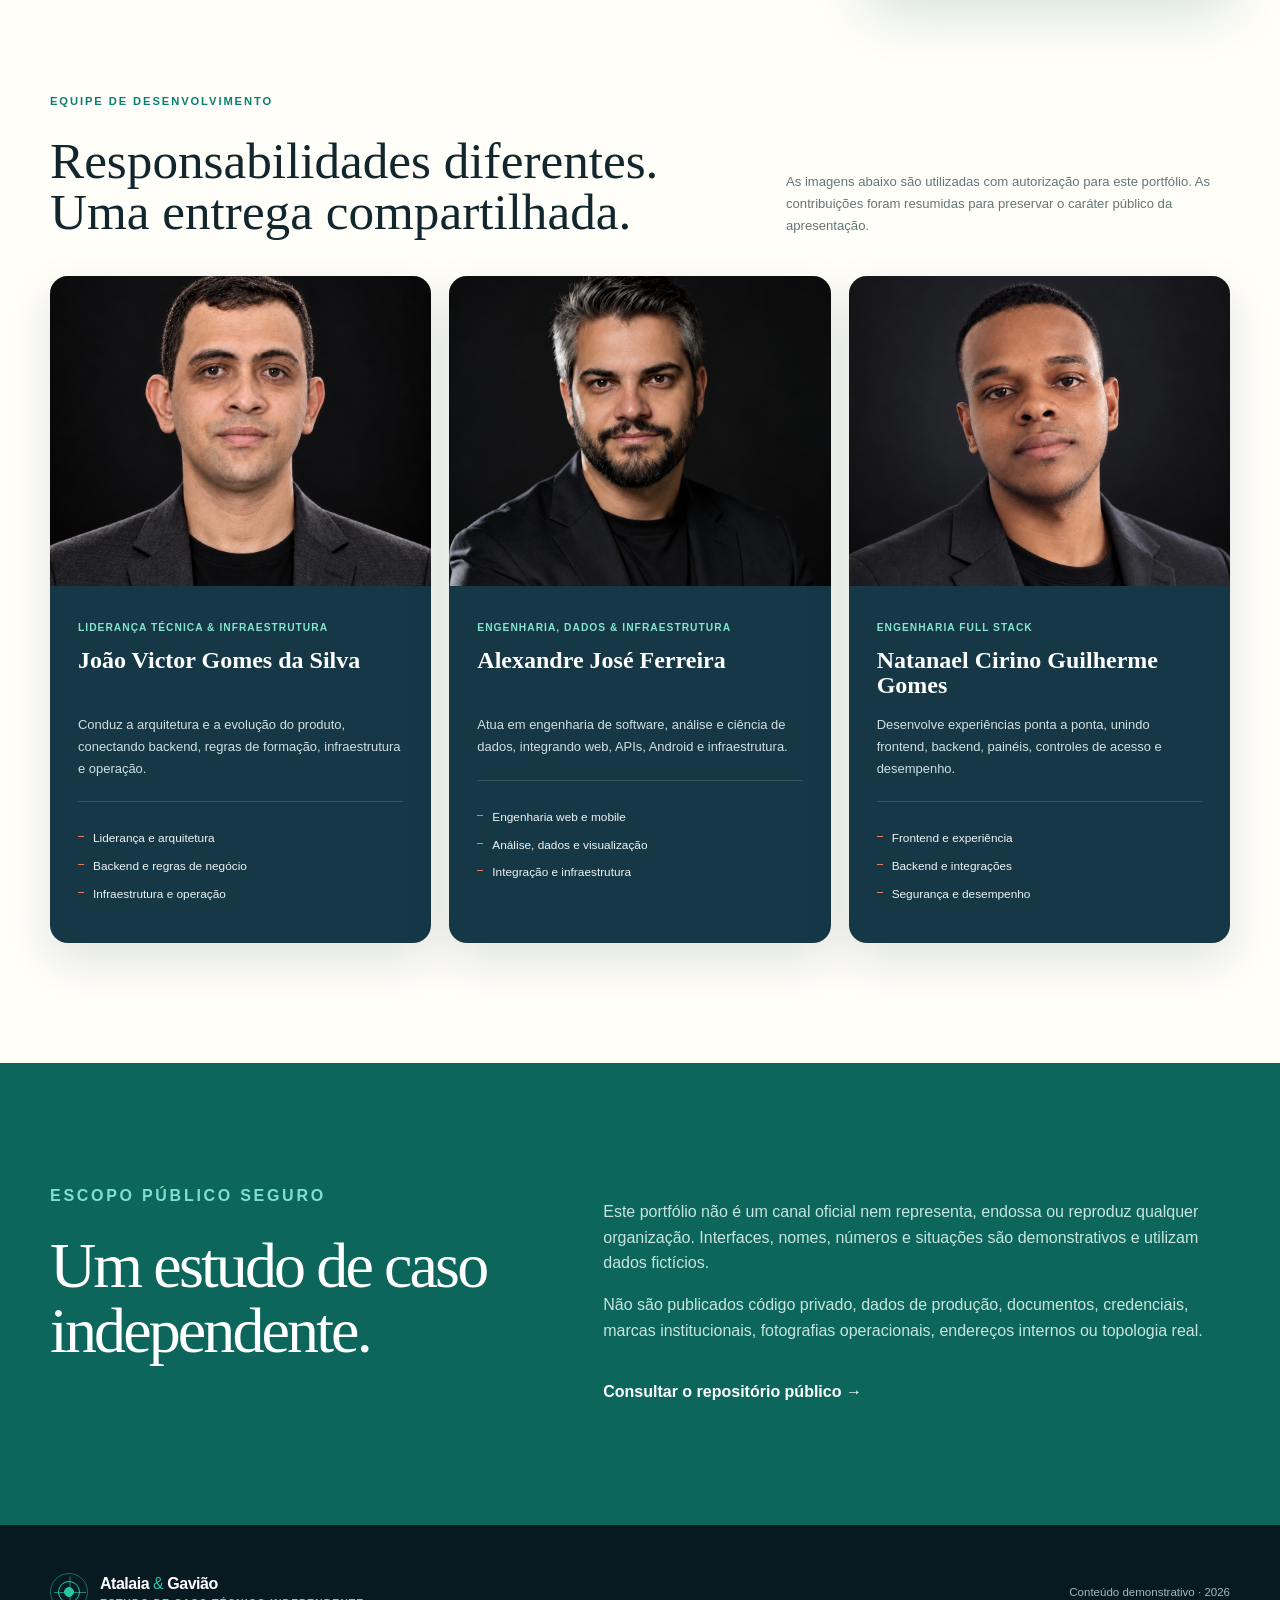
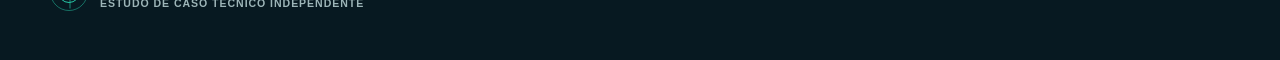
==== commit 105d0e5b: "fix: update stylesheet version and remove unused mobile architecture section" ====
--- a/docs/index.html
+++ b/docs/index.html
@@ -8,7 +8,7 @@
     <title>Atalaia e Gavião — tecnologia para jornadas distribuídas</title>
     <link rel="icon" href="assets/favicon.svg" type="image/svg+xml">
     <link rel="preload" href="assets/media/painel-jornada-integrada.png?v=2" as="image" fetchpriority="high">
-    <link rel="stylesheet" href="assets/styles.css?v=26">
+    <link rel="stylesheet" href="assets/styles.css?v=27">
     <script src="assets/main.js?v=23" defer></script>
 </head>
 <body>
@@ -227,7 +227,7 @@
         <section class="section engineering" id="engenharia">
             <div class="container">
                 <div class="section-intro reveal"><p class="eyebrow light">Engenharia por trás da experiência</p><h2>Complexidade tratada<br>em camadas claras.</h2><p>A arquitetura integra canais e dados, reduz barreiras de uso e aplica segurança cibernética em profundidade para que a mesma regra seja respeitada em qualquer ponto da jornada.</p></div>
-                <div class="architecture reveal" aria-label="Arquitetura conceitual demonstrativa"><article><span>01</span><small>Experiência</small><strong>Web responsiva</strong><em>Blade · JavaScript</em></article><i>→</i><article><span>02</span><small>Aplicação</small><strong>API e serviços</strong><em>Laravel · PHP</em></article><i>→</i><article><span>03</span><small>Domínio</small><strong>Regras testáveis</strong><em>validação · autorização</em></article><i>→</i><article><span>04</span><small>Dados</small><strong>Persistência</strong><em>MySQL · SQLCipher</em></article><div class="architecture-mobile"><b>↗</b><span><small>Canal móvel</small><strong>Kotlin + WorkManager</strong></span></div></div>
+                <div class="architecture reveal" aria-label="Arquitetura conceitual demonstrativa"><article><span>01</span><small>Experiência</small><strong>Web responsiva</strong><em>Blade · JavaScript</em></article><i>→</i><article><span>02</span><small>Aplicação</small><strong>API e serviços</strong><em>Laravel · PHP</em></article><i>→</i><article><span>03</span><small>Domínio</small><strong>Regras testáveis</strong><em>validação · autorização</em></article><i>→</i><article><span>04</span><small>Dados</small><strong>Persistência</strong><em>MySQL · SQLCipher</em></article></div>
                 <div class="principles"><article class="reveal"><span>Transformação digital</span><h3>Processo redesenhado.</h3><p>O digital conecta a jornada inteira, em vez de apenas reproduzir formulários isolados.</p></article><article class="reveal"><span>Acessibilidade</span><h3>Menos barreiras para operar.</h3><p>Semântica, teclado, contraste, foco visível, responsividade e redução de movimento orientam a experiência.</p></article><article class="reveal"><span>Integração</span><h3>Uma regra, vários canais.</h3><p>Web, Android, API e bancos compartilham contratos, contexto e validações centrais.</p></article><article class="reveal"><span>Segurança cibernética</span><h3>Proteção em profundidade.</h3><p>Autorização no servidor, criptografia, sessões protegidas, transporte seguro e registros sem segredos.</p></article></div>
                 <div class="stack-line reveal"><span>HTML semântico</span><span>Navegação por teclado</span><span>Contraste e foco visível</span><span>Layout responsivo</span><span>Movimento reduzido</span><span>HTTPS/TLS</span><span>Android Keystore</span><span>SQLCipher</span><span>AES-GCM</span></div>
             </div>
--- a/docs/assets/styles.css
+++ b/docs/assets/styles.css
@@ -245,16 +245,16 @@
 .operation-node-top { display: flex; align-items: center; justify-content: space-between; margin-bottom: 22px; }
 .operation-node-top span { color: #75e0cc; font-family: Georgia,serif; font-size: .75rem; }
 .operation-node-top i { display: grid; width: 34px; height: 34px; place-items: center; color: #0b292d; border-radius: 50%; background: #83ddca; font-size: .55rem; font-style: normal; font-weight: 900; }
-.operation-node > small { color: #6f999d; font-size: .55rem; font-weight: 800; letter-spacing: .12em; text-transform: uppercase; }
+.operation-node > small { color: #7fa5a9; font-size: .63rem; font-weight: 800; letter-spacing: .12em; text-transform: uppercase; }
 .operation-node h3 { min-height: 44px; margin: 8px 0 10px; font-family: Georgia,serif; font-size: 1.2rem; font-weight: 400; line-height: 1.05; }
-.operation-node p { margin: 0; color: #a8c0c2; font-size: .69rem; line-height: 1.55; }
-.operation-node em { position: absolute; right: 14px; bottom: 14px; left: 14px; padding-top: 10px; color: #d8b85f; border-top: 1px solid rgba(255,255,255,.09); font-size: .53rem; font-style: normal; letter-spacing: .08em; text-transform: uppercase; }
+.operation-node p { margin: 0; color: #b1c8ca; font-size: .77rem; line-height: 1.58; }
+.operation-node em { position: absolute; right: 14px; bottom: 14px; left: 14px; padding-top: 10px; color: #dfc36e; border-top: 1px solid rgba(255,255,255,.09); font-size: .61rem; font-style: normal; letter-spacing: .07em; text-transform: uppercase; }
 .operation-signal { position: absolute; z-index: 4; top: 51%; left: 4%; width: 10px; height: 10px; border: 2px solid #e4c35f; border-radius: 50%; background: #071921; box-shadow: 0 0 0 6px rgba(228,195,95,.12),0 0 24px #e4c35f; animation: operation-signal 8s linear infinite; }
 .operation-assurances { display: grid; margin-top: 26px; border-top: 1px solid rgba(255,255,255,.12); border-bottom: 1px solid rgba(255,255,255,.12); grid-template-columns: repeat(3,1fr); }
 .operation-assurances article { display: grid; padding: 24px 28px; grid-template-columns: 34px 1fr; }
 .operation-assurances article + article { border-left: 1px solid rgba(255,255,255,.12); }
 .operation-assurances span { grid-row: 1 / 3; color: #6fd4c0; font-family: Georgia,serif; font-size: .7rem; }
-.operation-assurances strong { font-size: .85rem; }.operation-assurances p { margin: 5px 0 0; color: #829fa3; font-size: .67rem; }
+.operation-assurances strong { font-size: .92rem; }.operation-assurances p { margin: 5px 0 0; color: #91adb0; font-size: .75rem; }
 .technology-arsenal { margin-top: 74px; }
 .technology-heading { display: grid; align-items: end; gap: 46px; margin-bottom: 30px; grid-template-columns: minmax(0,1.25fr) minmax(280px,.75fr); }
 .technology-heading h3 { max-width: 760px; margin: 8px 0 0; font-family: Georgia,serif; font-size: clamp(2.3rem,4vw,4.3rem); font-weight: 400; line-height: .98; letter-spacing: -.04em; }
@@ -263,15 +263,15 @@
 .technology-card { position: relative; min-height: 270px; padding: 27px 24px 24px; border-right: 1px solid rgba(142,228,212,.14); border-bottom: 1px solid rgba(142,228,212,.14); background: linear-gradient(150deg,rgba(17,52,59,.34),rgba(5,24,31,.08)); }
 .technology-card:nth-child(4n) { border-right: 0; }
 .technology-card:nth-child(n+5) { border-bottom: 0; }
-.technology-card > span { color: #62d1bb; font-size: .54rem; font-weight: 800; letter-spacing: .15em; }
+.technology-card > span { color: #72dac5; font-size: .62rem; font-weight: 800; letter-spacing: .14em; }
 .technology-card h4 { margin: 18px 0 12px; font-family: Georgia,serif; font-size: 1.35rem; font-weight: 400; line-height: 1.08; }
-.technology-card p { margin: 0; color: #9bb5b8; font-size: .69rem; line-height: 1.58; }
+.technology-card p { margin: 0; color: #abc1c4; font-size: .78rem; line-height: 1.62; }
 .technology-card ul { display: flex; flex-wrap: wrap; gap: 6px; margin: 20px 0 0; padding: 0; list-style: none; }
-.technology-card li { padding: 6px 8px; color: #cfe0df; border: 1px solid rgba(142,228,212,.18); border-radius: 4px; background: rgba(85,202,178,.06); font-size: .52rem; line-height: 1; }
+.technology-card li { padding: 7px 9px; color: #d8e7e6; border: 1px solid rgba(142,228,212,.18); border-radius: 4px; background: rgba(85,202,178,.06); font-size: .62rem; line-height: 1.1; }
 .technology-card-security { background: linear-gradient(150deg,rgba(96,75,21,.34),rgba(5,24,31,.12)); }
 .technology-card-security > span, .technology-card-security h4 { color: #e3c45f; }
 .technology-card-security li { border-color: rgba(227,196,95,.24); background: rgba(227,196,95,.06); }
-.technology-note { margin: 0; padding: 22px 26px; color: #9bb5b8; border: 1px solid rgba(142,228,212,.18); border-top: 0; border-radius: 0 0 15px 15px; background: rgba(3,17,23,.9); font-size: .72rem; line-height: 1.6; }
+.technology-note { margin: 0; padding: 22px 26px; color: #aac0c3; border: 1px solid rgba(142,228,212,.18); border-top: 0; border-radius: 0 0 15px 15px; background: rgba(3,17,23,.9); font-size: .8rem; line-height: 1.65; }
 .technology-note strong { color: #e3c45f; }
 @keyframes operation-signal { from { left: 4%; } to { left: calc(96% - 10px); } }
 
@@ -426,18 +426,16 @@
 .architecture { position: relative; display: grid; align-items: center; gap: 12px; margin: 75px 0; grid-template-columns: 1fr auto 1fr auto 1fr auto 1fr; }
 .architecture article { min-height: 175px; padding: 25px; border: 1px solid rgba(255,255,255,.12); border-radius: 16px; background: rgba(255,255,255,.035); }
 .architecture article span, .architecture article small, .architecture article strong, .architecture article em { display: block; }
-.architecture article span { color: var(--mint); font-family: Georgia, serif; font-size: .72rem; }
-.architecture article small { margin-top: 20px; color: #7d9ca1; font-size: .58rem; text-transform: uppercase; }
-.architecture article strong { margin: 4px 0; font-size: .86rem; }
-.architecture article em { color: #a9bdc0; font-size: .67rem; font-style: normal; }
+.architecture article span { color: var(--mint); font-family: Georgia, serif; font-size: .82rem; }
+.architecture article small { margin-top: 20px; color: #8eaaae; font-size: .67rem; text-transform: uppercase; }
+.architecture article strong { margin: 5px 0; font-size: 1rem; }
+.architecture article em { color: #b5c8ca; font-size: .76rem; font-style: normal; }
 .architecture > i { color: var(--mint); font-style: normal; }
-.architecture-mobile { position: absolute; bottom: -54px; left: 12%; display: flex; align-items: center; gap: 12px; color: #9fb7ba; font-size: .65rem; }
-.architecture-mobile b { color: var(--coral); font-size: 1.2rem; }.architecture-mobile small, .architecture-mobile strong { display: block; }.architecture-mobile strong { color: white; }
 .principles { display: grid; gap: 1px; margin-top: 115px; background: rgba(255,255,255,.12); grid-template-columns: repeat(4, 1fr); }
 .principles article { min-height: 245px; padding: 30px; background: var(--night); }
-.principles span { color: var(--mint); font-size: .6rem; font-weight: 800; letter-spacing: .12em; text-transform: uppercase; }
+.principles span { color: var(--mint); font-size: .68rem; font-weight: 800; letter-spacing: .12em; text-transform: uppercase; }
 .principles h3 { margin: 28px 0 10px; font-family: Georgia, serif; font-size: 1.55rem; font-weight: 400; }
-.principles p { color: #94aeb2; font-size: .8rem; }
+.principles p { color: #a4bcc0; font-size: .9rem; line-height: 1.65; }
 .stack-line { display: flex; flex-wrap: wrap; justify-content: center; gap: 10px; margin-top: 55px; }
 .stack-line span { padding: 8px 13px; color: #b2c8ca; border: 1px solid rgba(255,255,255,.12); border-radius: 999px; font-size: .65rem; }
 
@@ -461,7 +459,7 @@
 .team-heading { display: grid; align-items: end; gap: 70px; margin-bottom: 38px; grid-template-columns: 1.2fr .8fr; }.team-heading h3 { margin: 12px 0 0; font-family: Georgia, serif; font-size: clamp(2.2rem, 4vw, 4rem); font-weight: 400; line-height: 1; }.team-heading > p { margin: 0; color: var(--muted); font-size: .82rem; line-height: 1.7; }
 .team-grid { display: grid; gap: 18px; grid-template-columns: repeat(3, 1fr); }
 .team-card { overflow: hidden; color: white; border-radius: 18px; background: #163746; box-shadow: 0 18px 48px rgba(10,39,47,.12); }.team-card figure { height: 310px; margin: 0; overflow: hidden; background: #d8e0dc; }.team-card img { width: 100%; height: 100%; object-fit: cover; object-position: center 25%; filter: saturate(.84) contrast(1.02); }.team-card:nth-child(2) img { object-position: center 20%; }.team-card:nth-child(3) img { object-position: center 22%; }
-.team-card > div { min-height: 335px; padding: 27px 28px 30px; }.team-card small { color: #7edecb; font-size: .57rem; font-weight: 850; letter-spacing: .1em; text-transform: uppercase; }.team-card h3 { min-height: 52px; margin: 10px 0 14px; font-family: Georgia, serif; font-size: 1.45rem; line-height: 1.05; }.team-card p { color: #c7d9dc; font-size: .74rem; line-height: 1.65; }.team-card ul { margin: 22px 0 0; padding: 18px 0 0; border-top: 1px solid rgba(255,255,255,.15); list-style: none; }.team-card li { position: relative; margin: 8px 0; padding-left: 15px; color: #e9f3f1; font-size: .67rem; }.team-card li::before { content: ""; position: absolute; top: 7px; left: 0; width: 6px; height: 1px; background: #ef7b5e; }
+.team-card > div { min-height: 350px; padding: 27px 28px 30px; }.team-card small { color: #85e3d0; font-size: .64rem; font-weight: 850; letter-spacing: .1em; text-transform: uppercase; }.team-card h3 { min-height: 52px; margin: 10px 0 14px; font-family: Georgia, serif; font-size: 1.5rem; line-height: 1.05; }.team-card p { color: #d0e0e2; font-size: .81rem; line-height: 1.68; }.team-card ul { margin: 22px 0 0; padding: 18px 0 0; border-top: 1px solid rgba(255,255,255,.15); list-style: none; }.team-card li { position: relative; margin: 9px 0; padding-left: 15px; color: #edf5f4; font-size: .74rem; }.team-card li::before { content: ""; position: absolute; top: 7px; left: 0; width: 6px; height: 1px; background: #ef7b5e; }
 
 .disclosure { color: white; background: #0c665b; }
 .disclosure-grid { display: grid; gap: 90px; grid-template-columns: .85fr 1.15fr; }
@@ -493,7 +491,7 @@
     .field-mobile-showcase { gap: 35px; padding: 38px; grid-template-columns: minmax(250px,.72fr) minmax(430px,1.28fr); }
     .field-mobile-devices { gap: 24px; }.field-device { width: 190px; }.field-device img { height: 340px; }.field-device-link { width: 38px; }
     .flow-node.source { left: 20px; }.flow-node.result { right: 20px; }
-    .architecture { grid-template-columns: 1fr 1fr; }.architecture > i { display: none; }.architecture-mobile { position: static; grid-column: 1 / -1; }
+    .architecture { grid-template-columns: 1fr 1fr; }.architecture > i { display: none; }
     .principles { grid-template-columns: 1fr 1fr; }
 }
 
@@ -552,7 +550,7 @@
     .product-card h3 { font-size: 2rem; }.product-card ul { grid-template-columns: 1fr; }.product-card li { display: grid; margin: 3px 0; grid-template-columns: 18px 1fr; }.product-card li::before { margin: 0; }.product-mark { margin-bottom: 30px; }
     .demo-tabs { overflow-x: auto; }.demo-tabs button { white-space: nowrap; }.demo-panel { min-height: 0; padding: 15px; }.interface-copy { display: block; }.interface-copy ul { margin-top: 22px; }.interface-frame figcaption { display: none; }.assessment-head { align-items: flex-start; flex-direction: column; }.assessment-filters { flex-wrap: wrap; }.assessment-list { display: flex; }.rod-grid { grid-template-columns: 1fr; }.assessment-card footer { align-items: flex-start; flex-direction: column; }.mock-toolbar { align-items: flex-start; flex-direction: column; gap: 10px; }.mock-kpis { grid-template-columns: 1fr 1fr; }.mock-kpis article { padding: 13px; }.mock-kpis strong { font-size: 1.5rem; }.mock-donut { grid-template-columns: 1fr; }.mobile-panel { padding: 25px 15px; }.mobile-screens { min-height: 515px; }.mobile-screen { width: 205px; border-width: 5px; border-radius: 24px; }.mobile-screen-query { top: 45px; }.mobile-copy ul { grid-template-columns: 1fr; }
     .team-card { display: block; }.team-card figure { height: 330px; min-height: 0; }.team-card > div { padding: 25px 22px; }.team-card h3 { min-height: 0; }
-    .architecture, .principles { grid-template-columns: 1fr; }.architecture article { min-height: auto; }.architecture-mobile { grid-column: auto; }.principles article { min-height: auto; }
+    .architecture, .principles { grid-template-columns: 1fr; }.architecture article { min-height: auto; }.principles article { min-height: auto; }
     .code-window pre { padding: 22px; font-size: .65rem; }.footer-inner { align-items: flex-start; flex-direction: column; justify-content: center; gap: 18px; }
 }
 
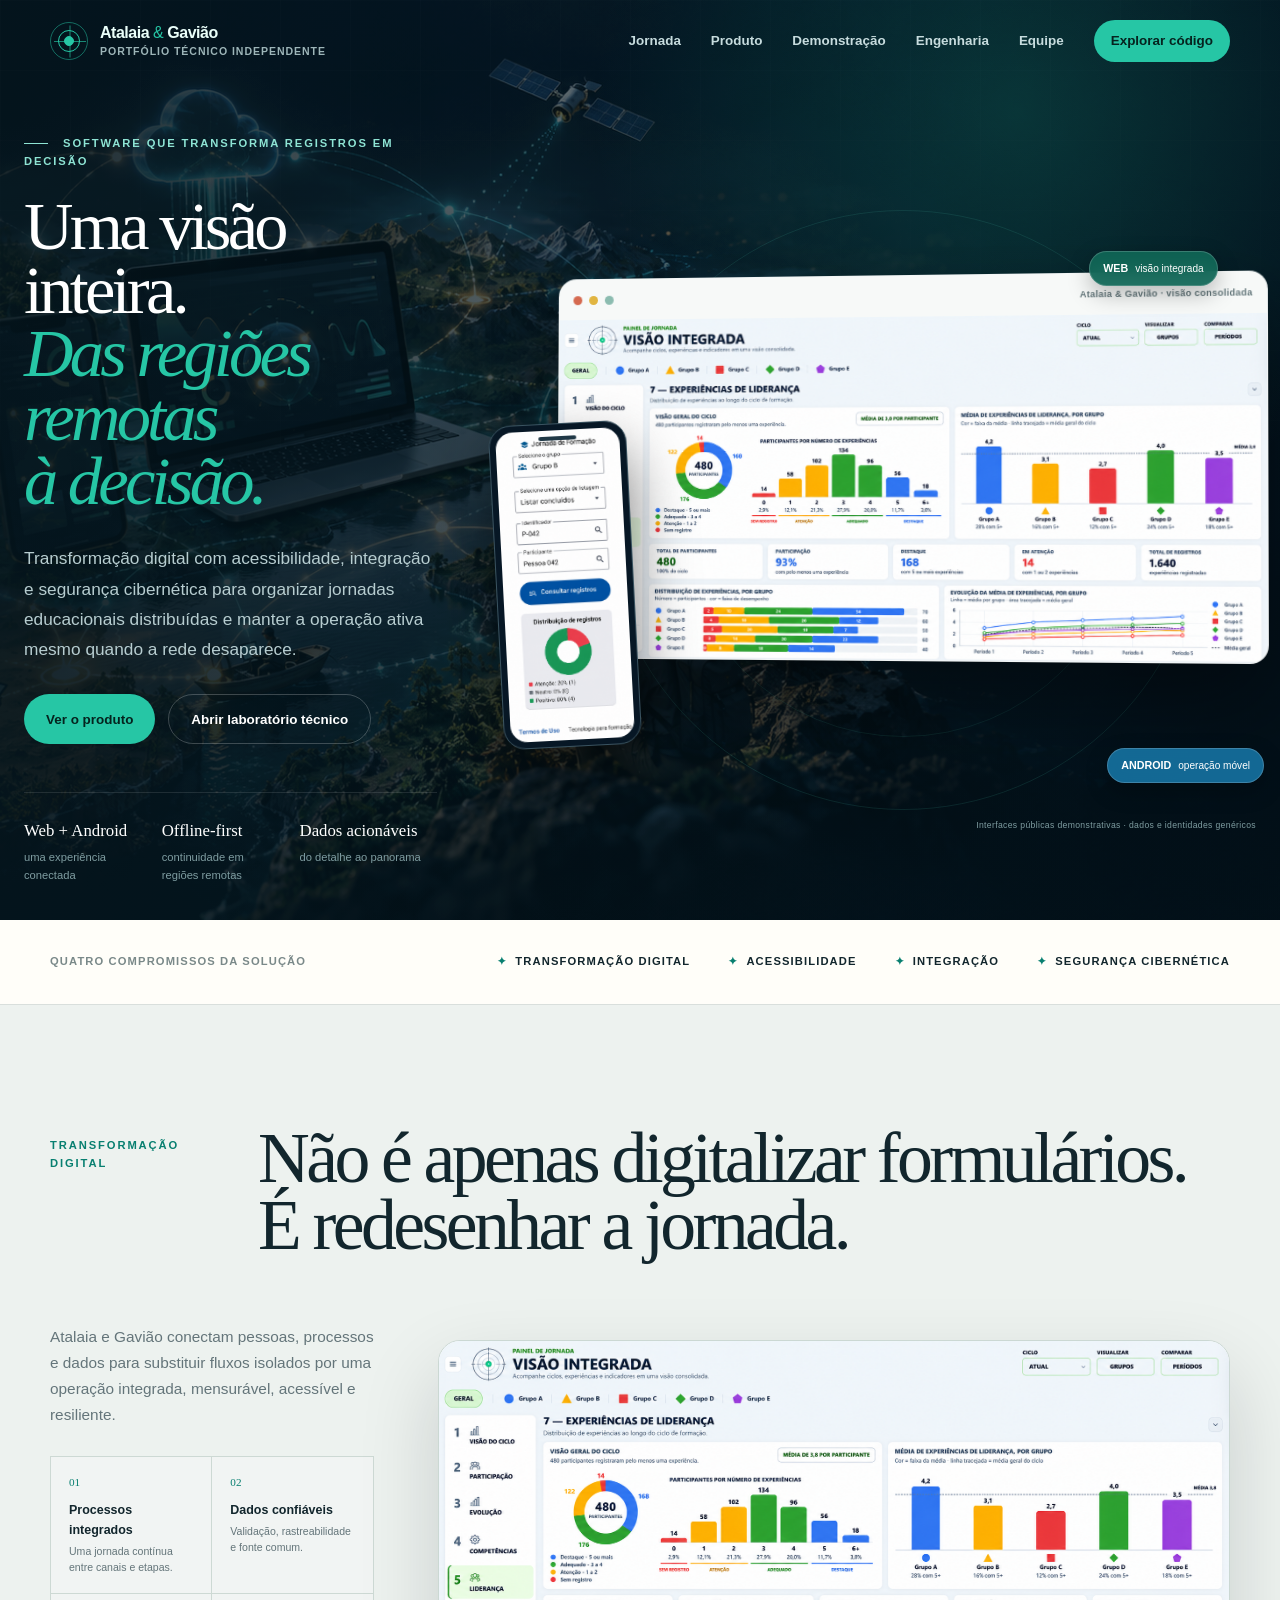
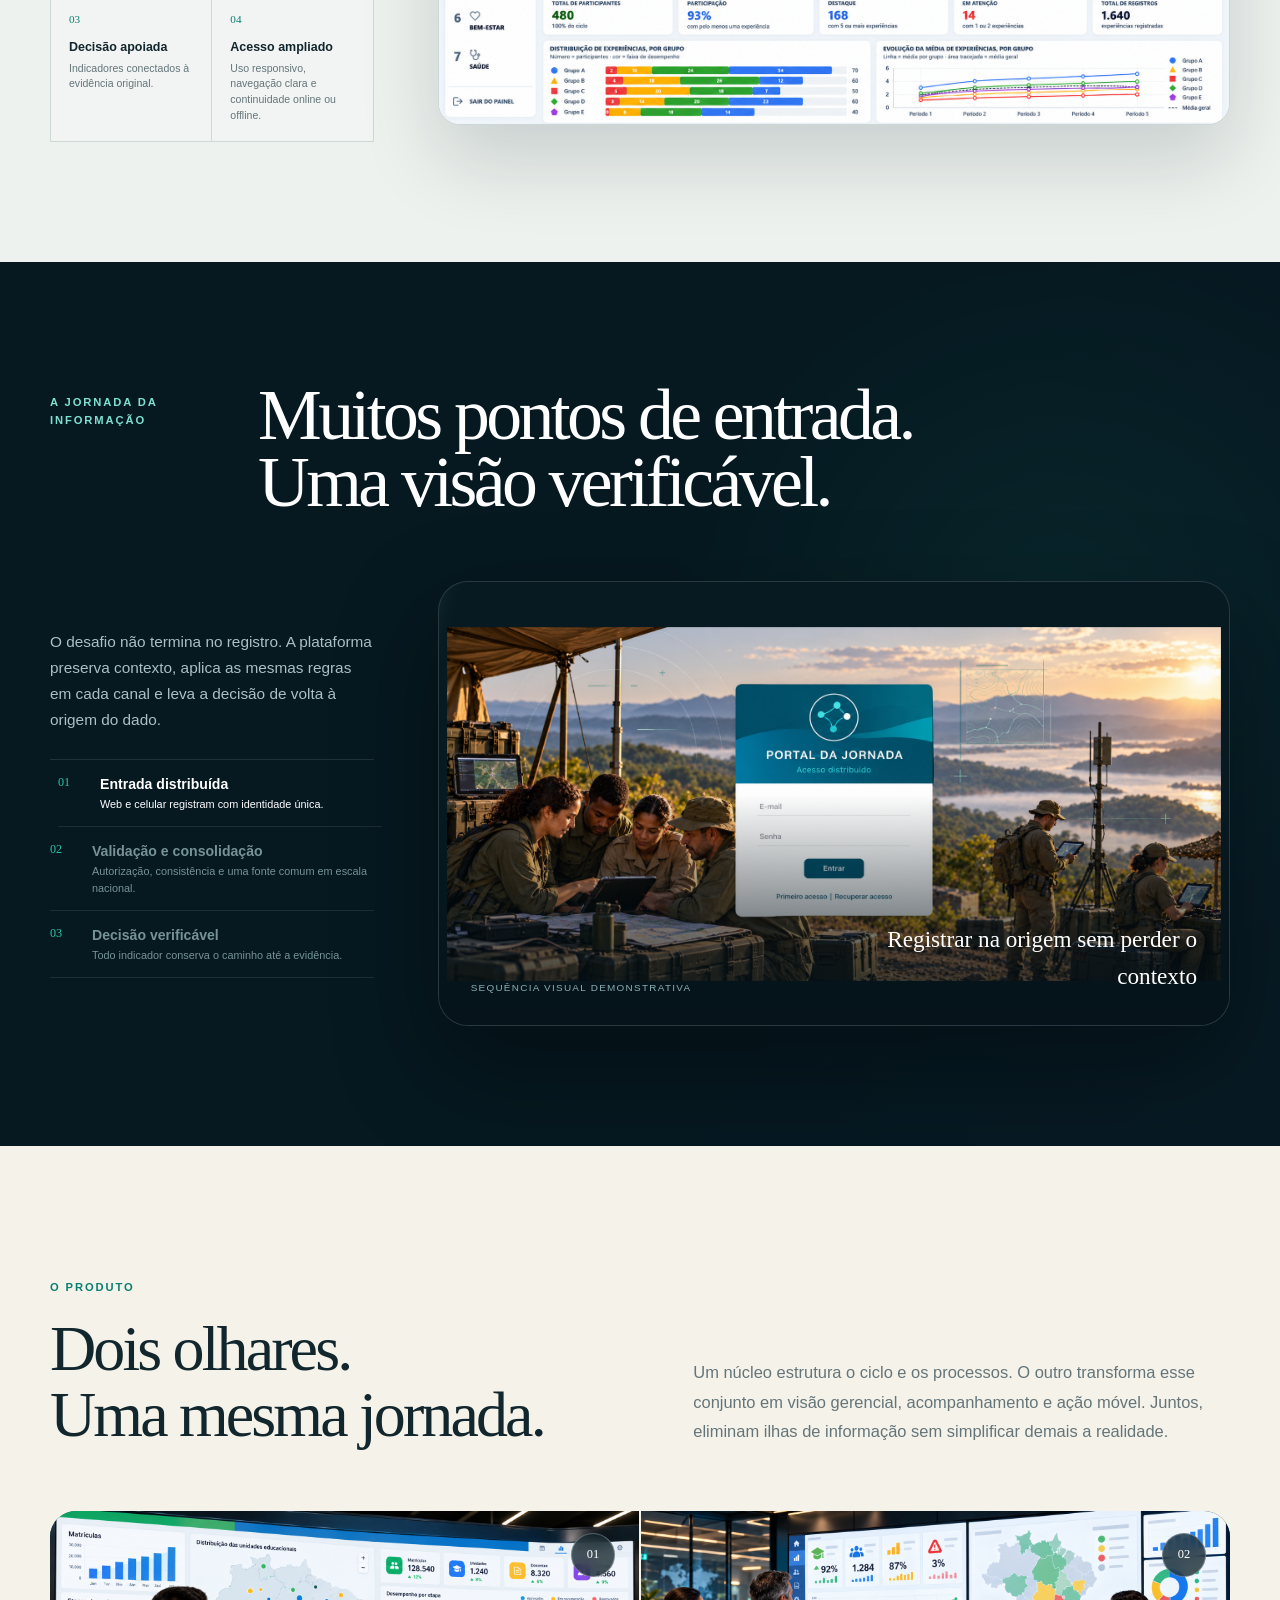
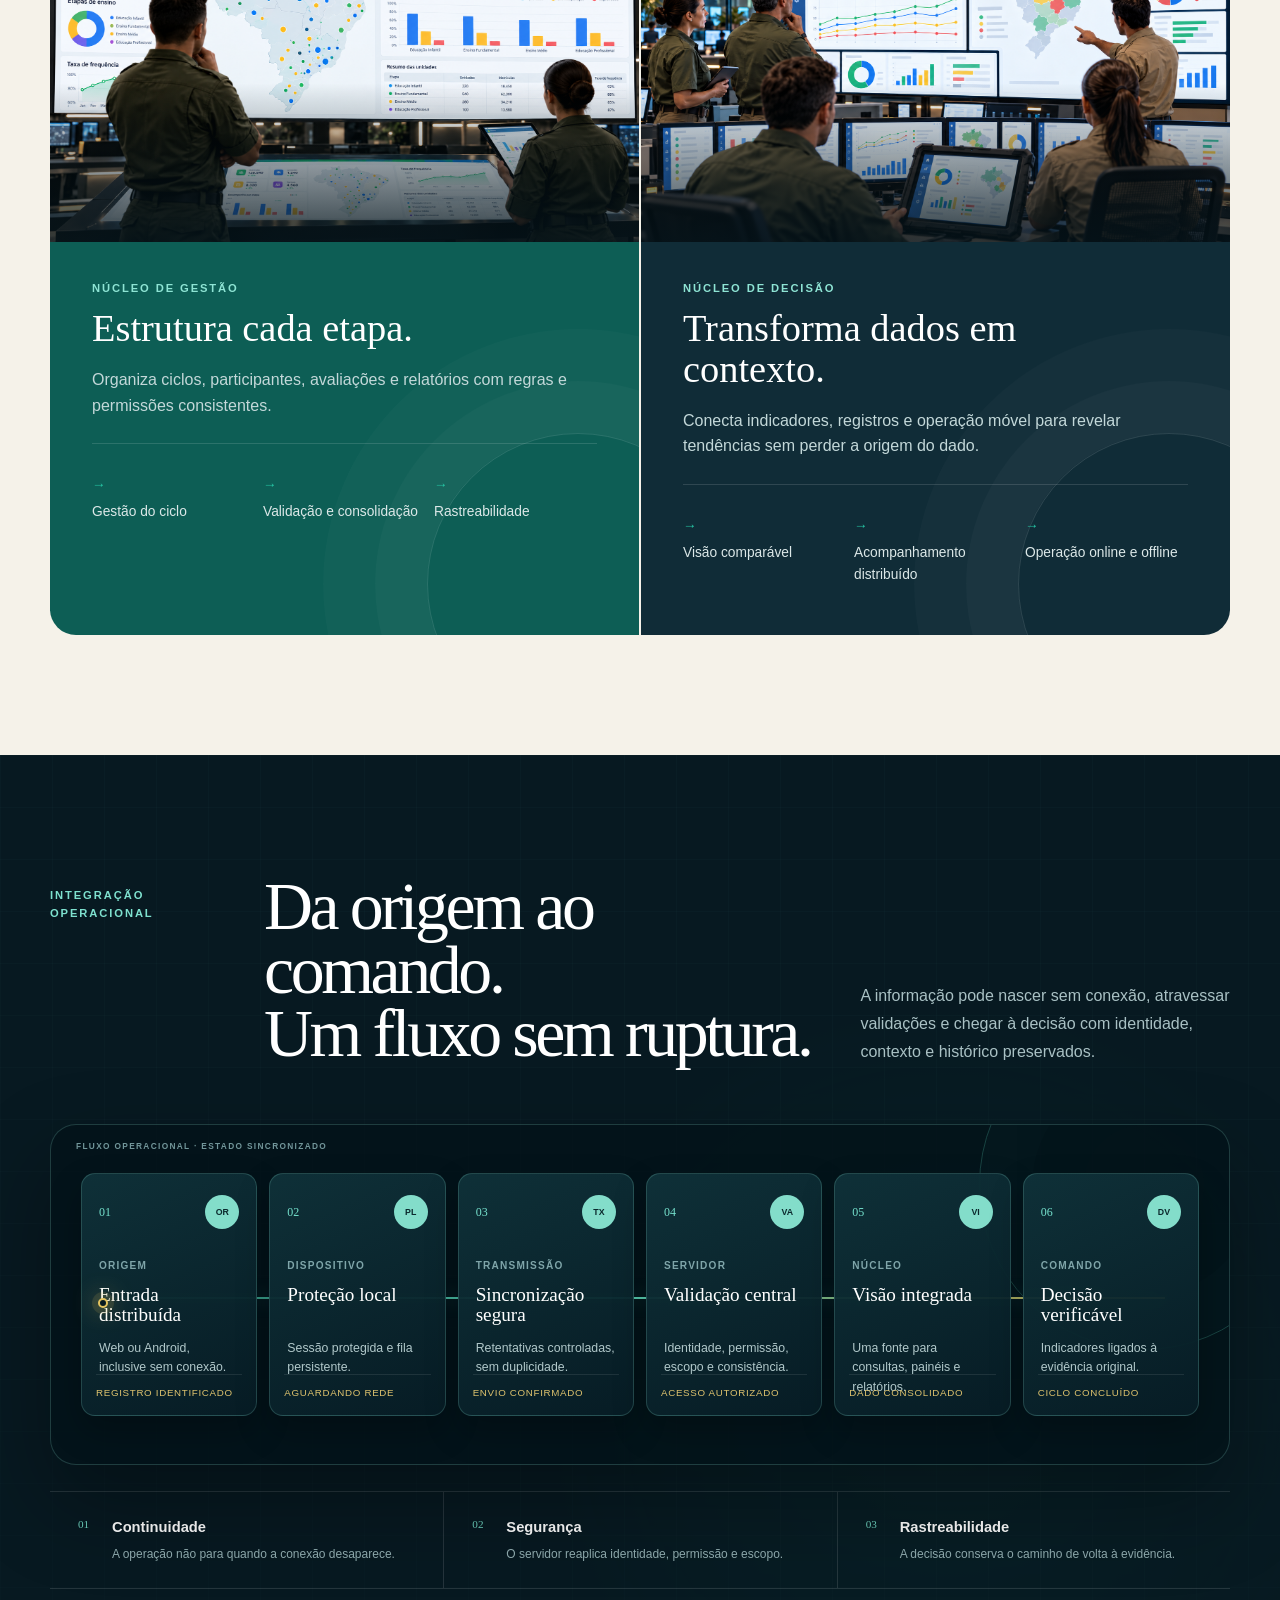
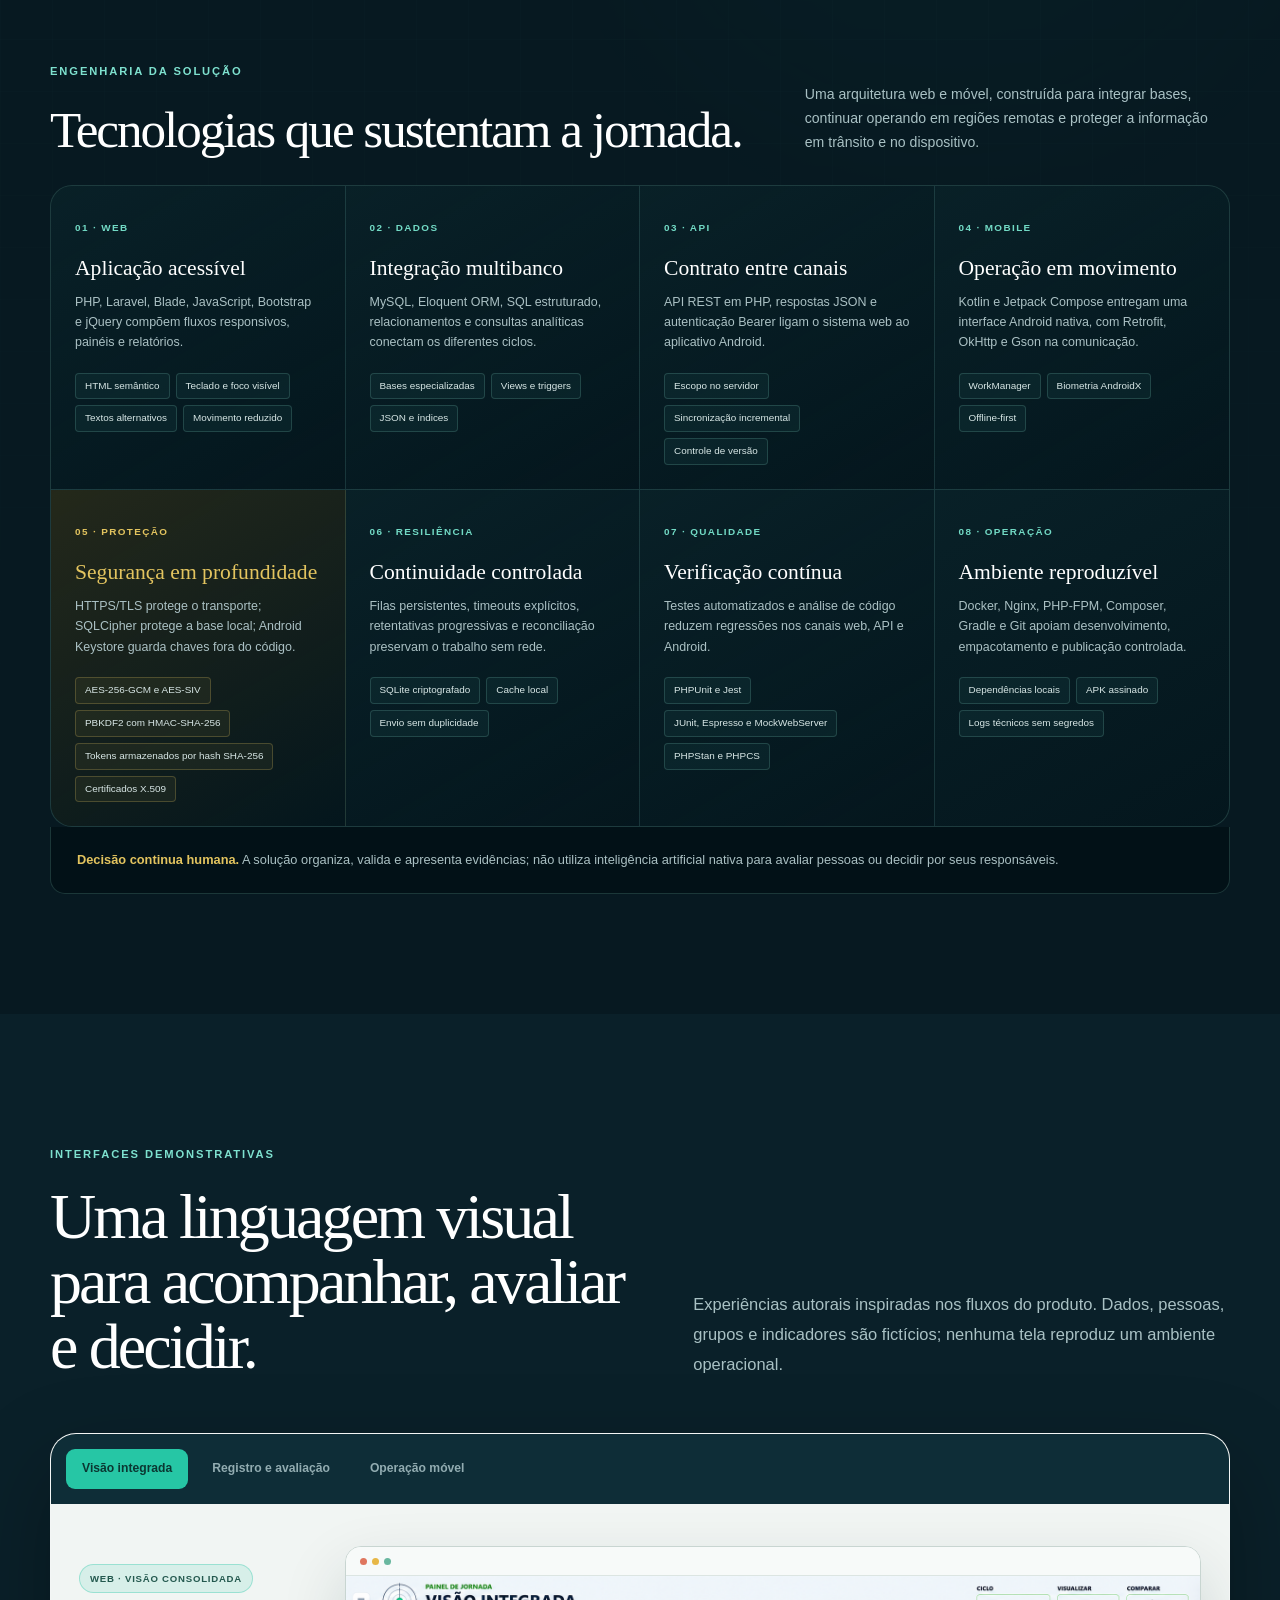
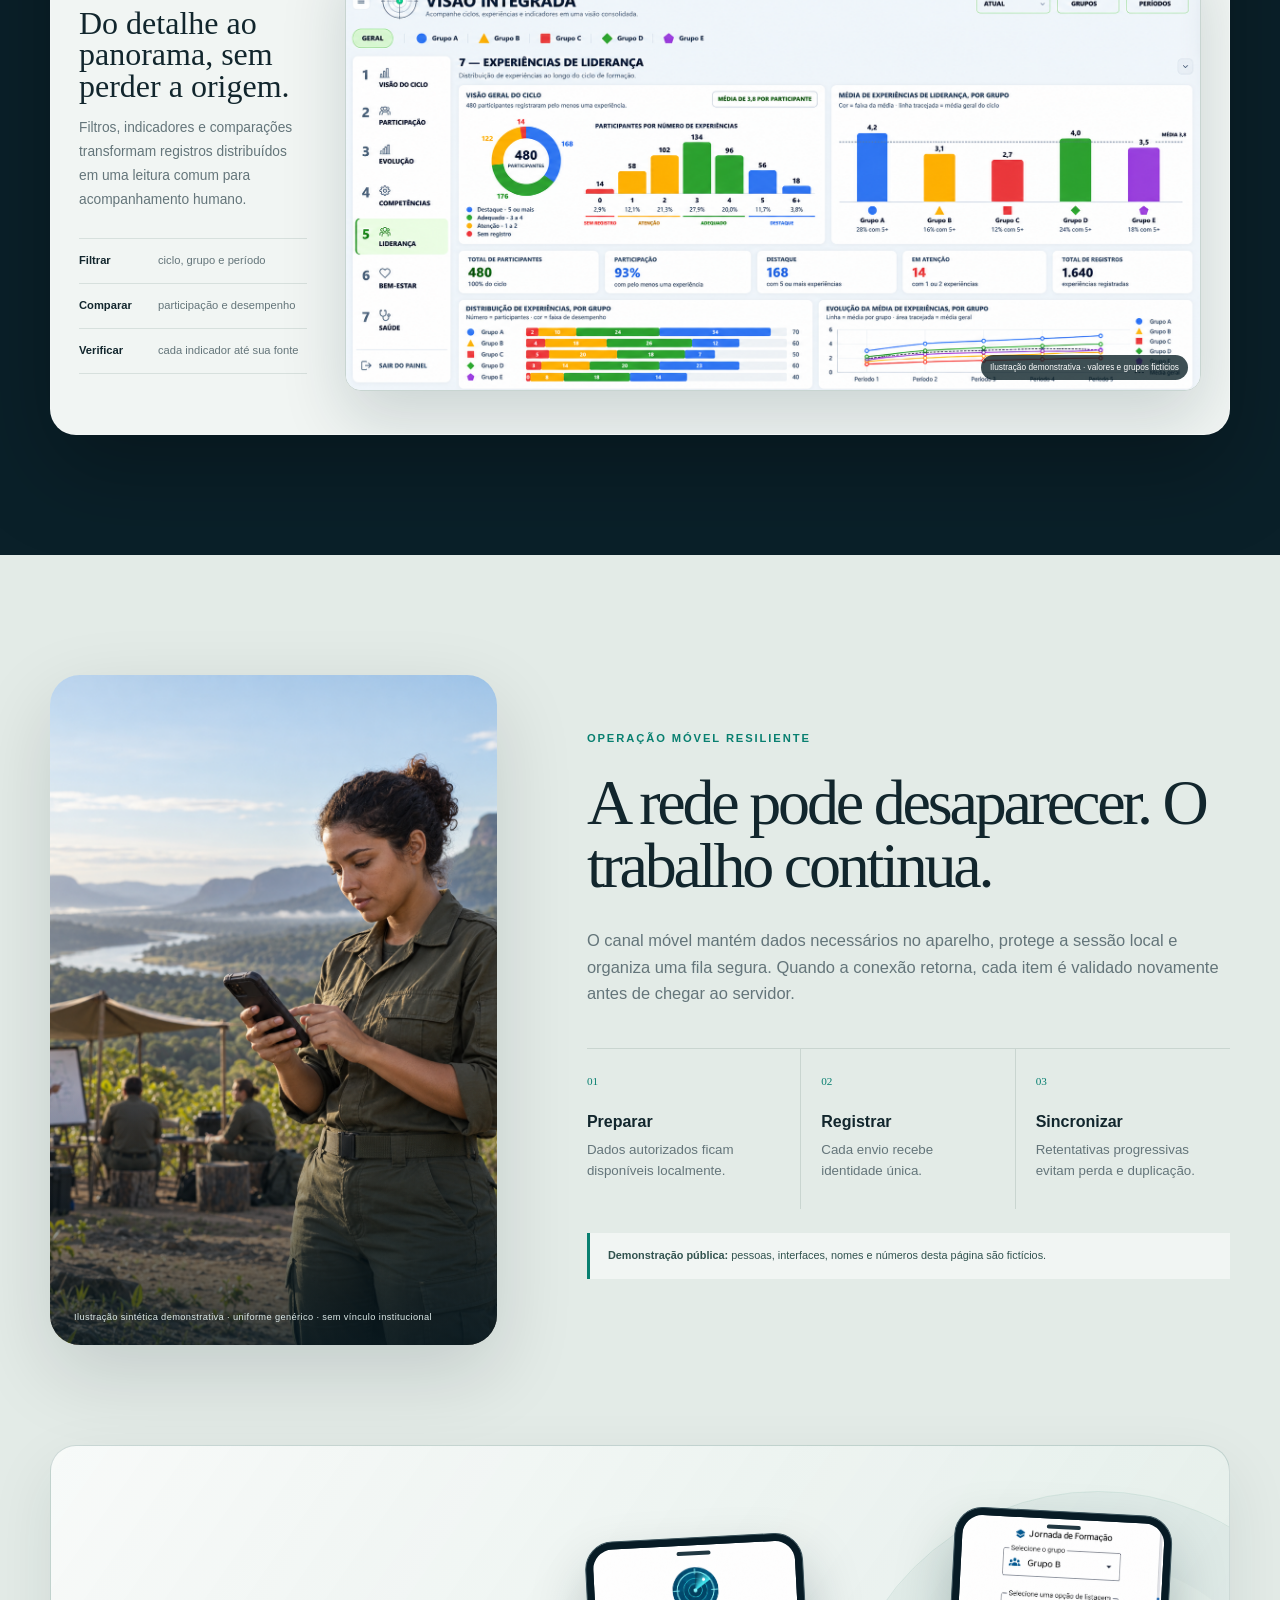
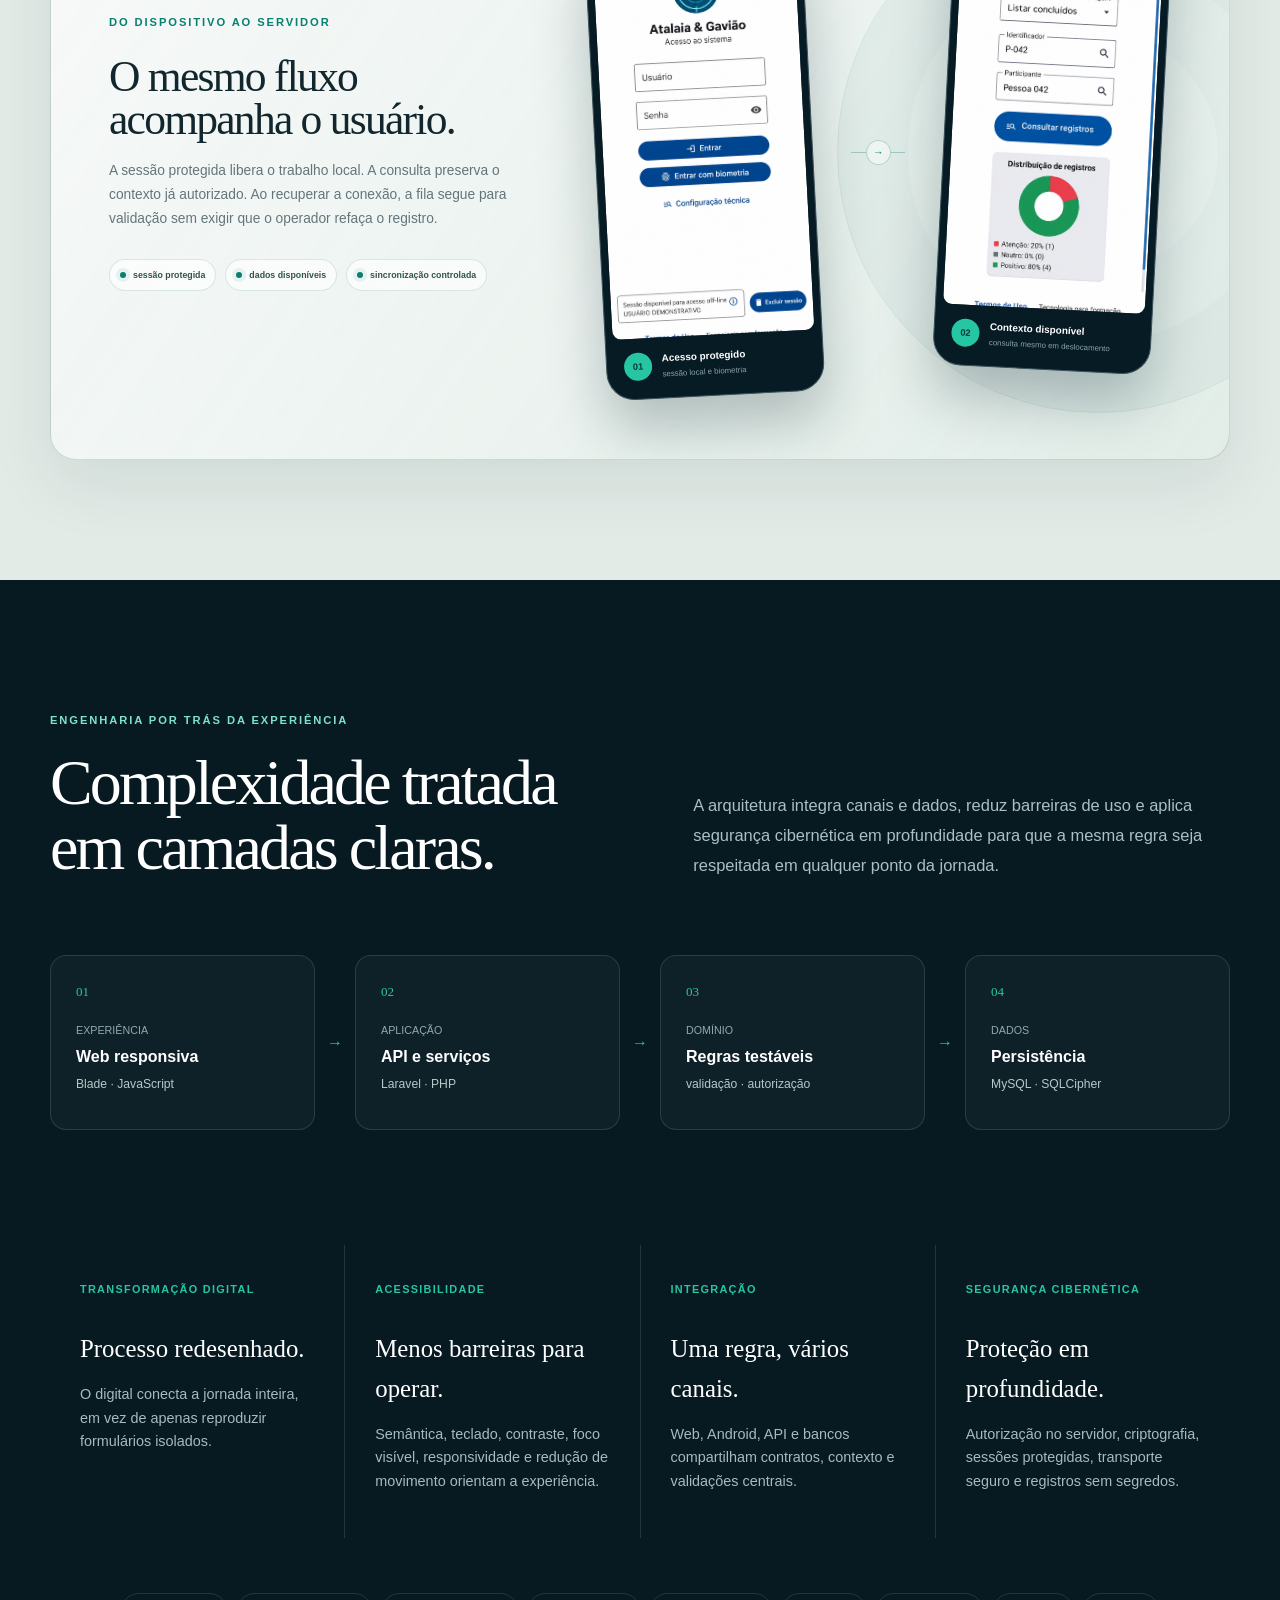
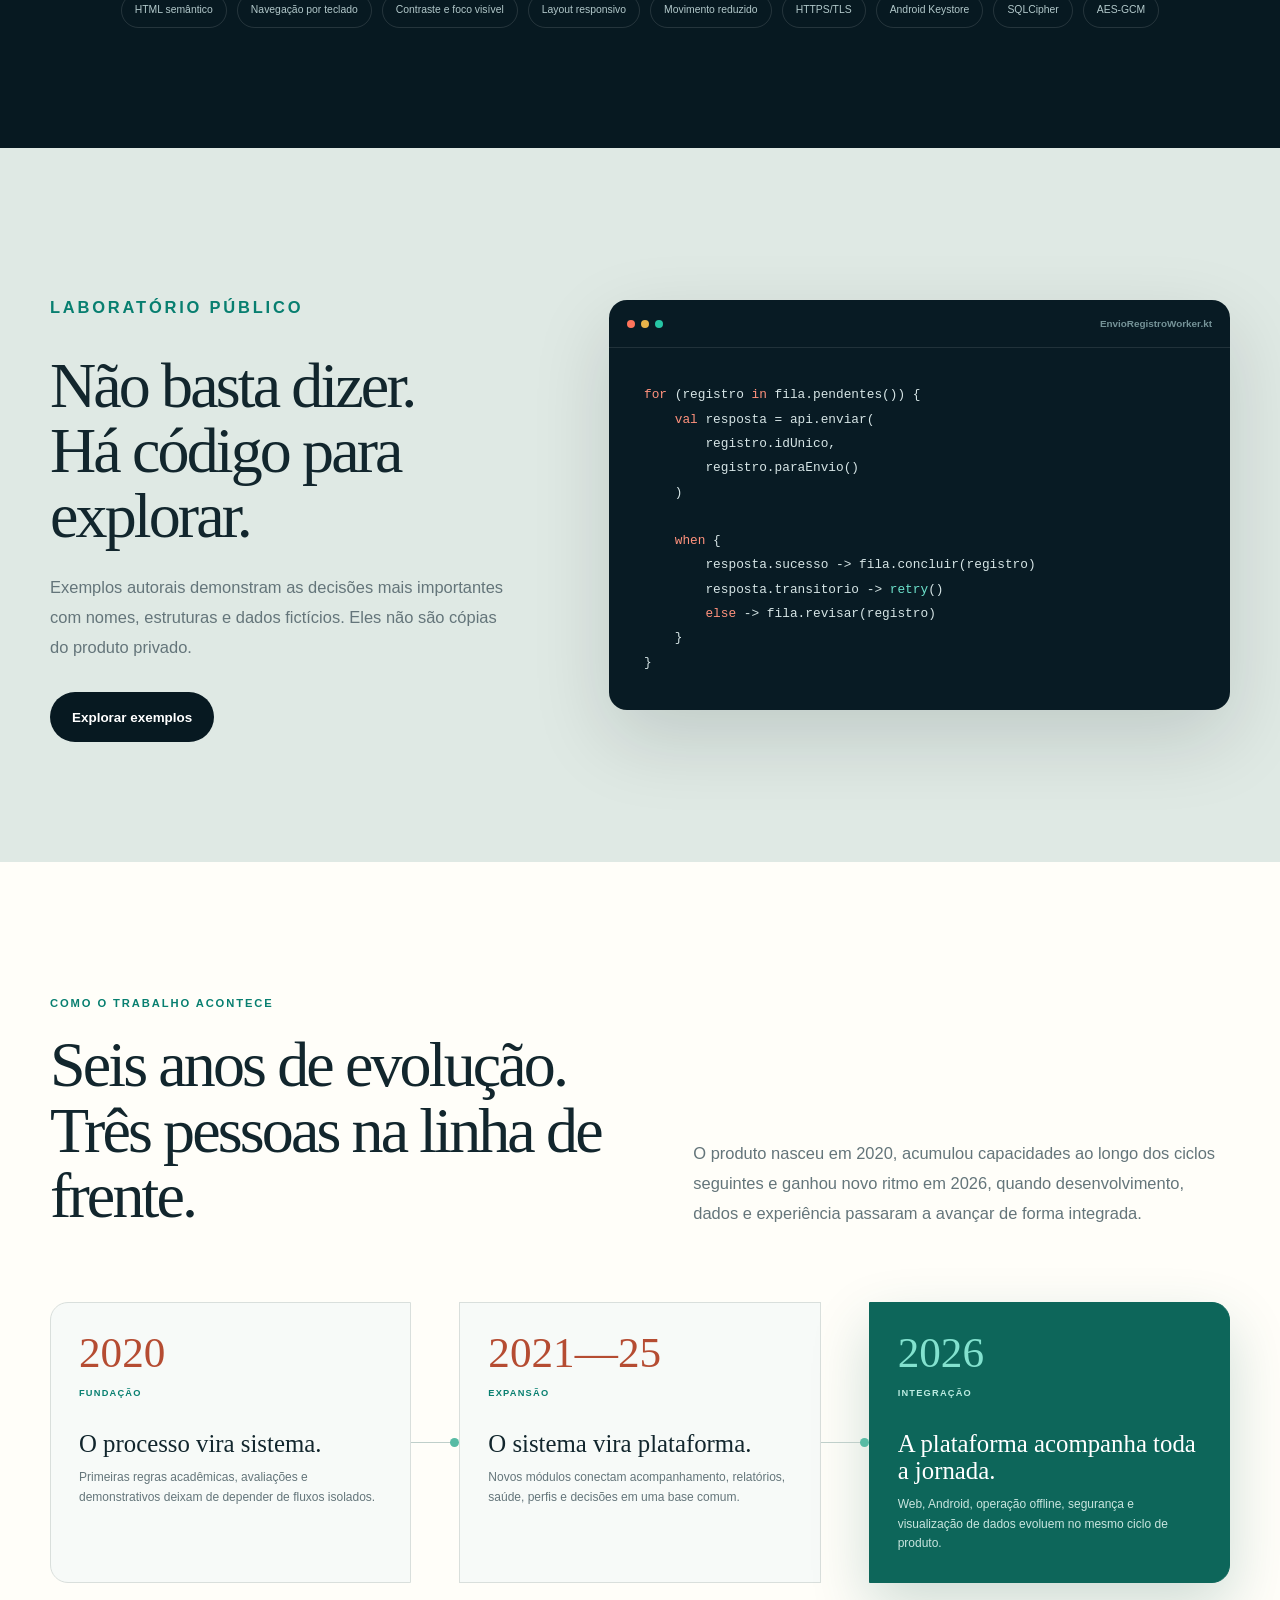
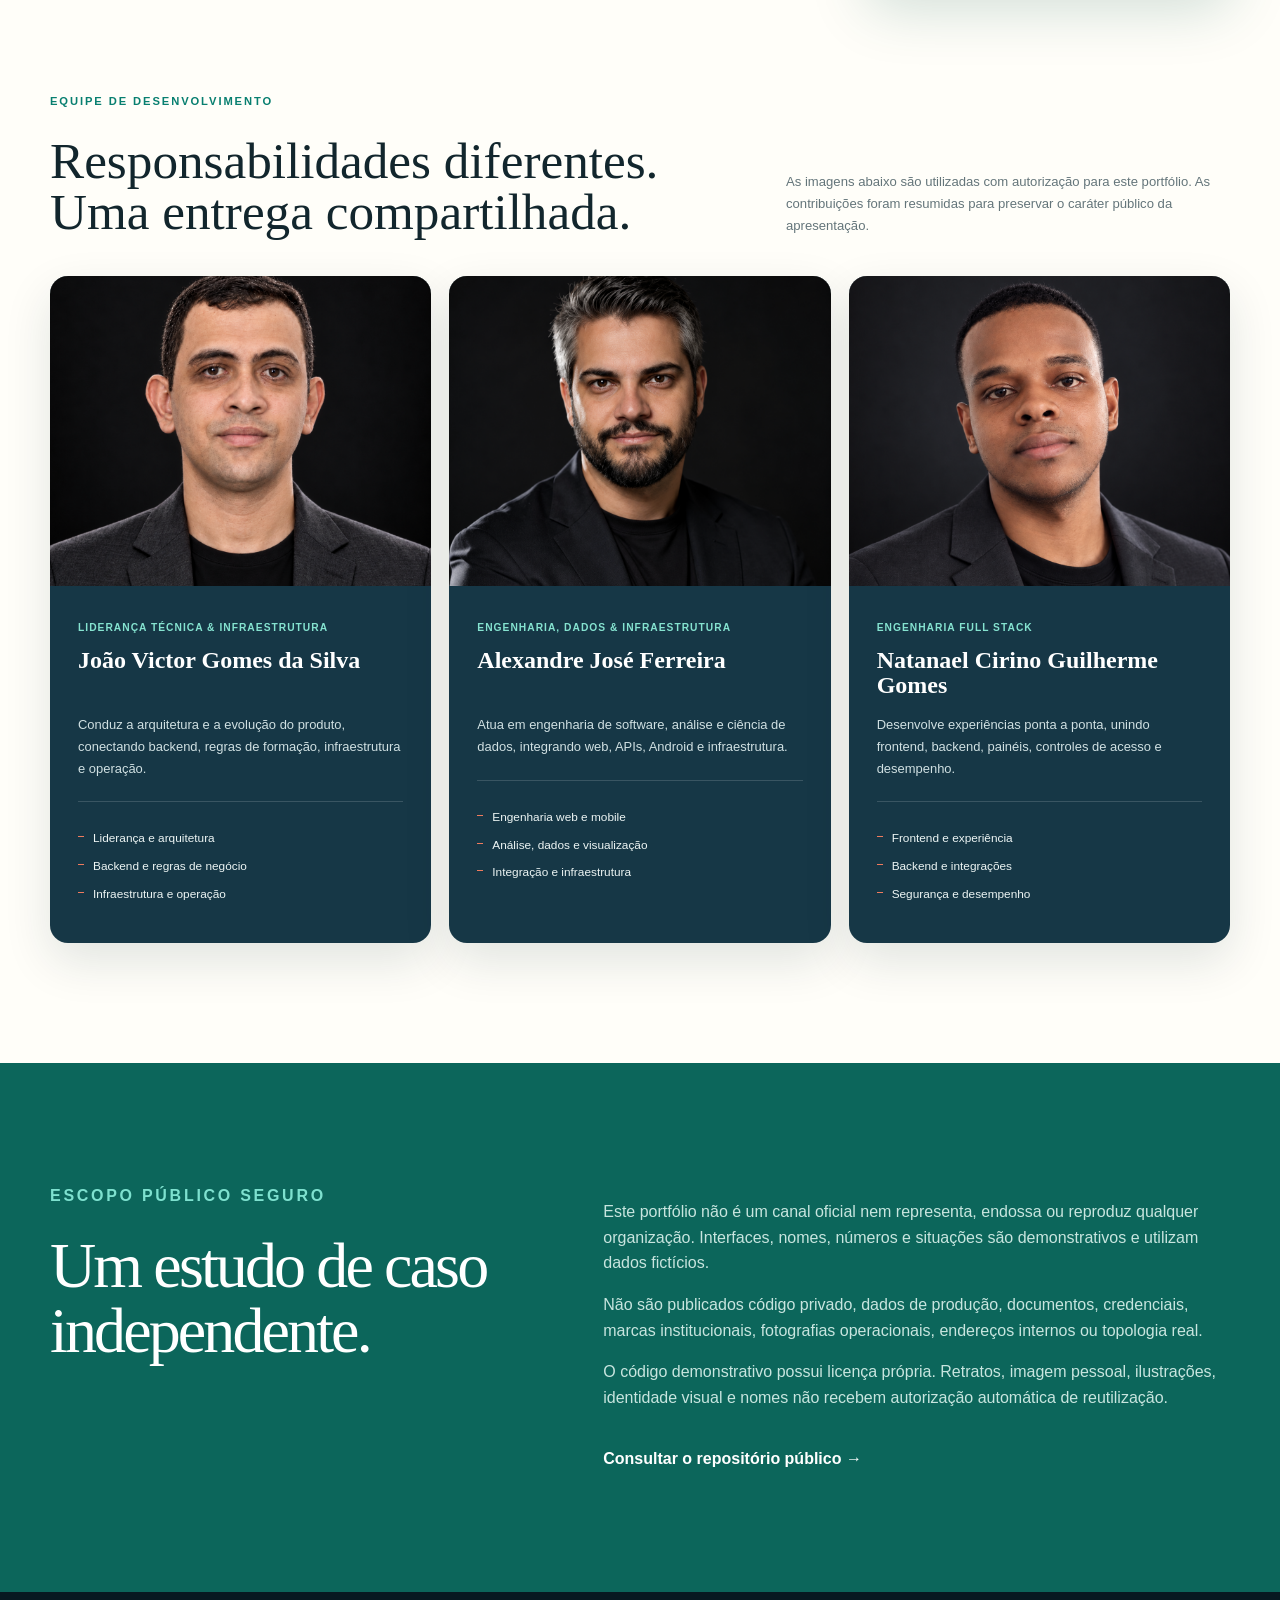
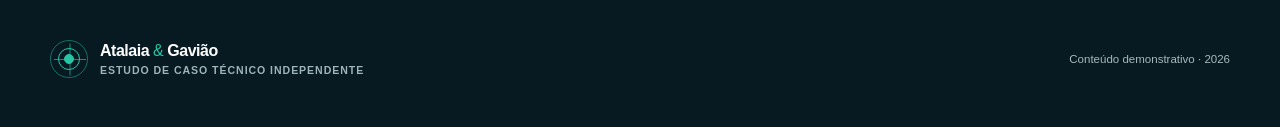
==== commit 564531cd: "docs(legal): separa licenca de codigo e midias Delimita a MIT ao código autoral e aos exemplos textu" ====
--- a/docs/index.html
+++ b/docs/index.html
@@ -263,7 +263,7 @@
             </div>
         </section>
 
-        <section class="section disclosure" id="escopo"><div class="container disclosure-grid reveal"><div><p class="eyebrow light">Escopo público seguro</p><h2>Um estudo de caso independente.</h2></div><div><p>Este portfólio não é um canal oficial nem representa, endossa ou reproduz qualquer organização. Interfaces, nomes, números e situações são demonstrativos e utilizam dados fictícios.</p><p>Não são publicados código privado, dados de produção, documentos, credenciais, marcas institucionais, fotografias operacionais, endereços internos ou topologia real.</p><a href="https://github.com/3xpedition/atalaia-portfolio">Consultar o repositório público →</a></div></div></section>
+        <section class="section disclosure" id="escopo"><div class="container disclosure-grid reveal"><div><p class="eyebrow light">Escopo público seguro</p><h2>Um estudo de caso independente.</h2></div><div><p>Este portfólio não é um canal oficial nem representa, endossa ou reproduz qualquer organização. Interfaces, nomes, números e situações são demonstrativos e utilizam dados fictícios.</p><p>Não são publicados código privado, dados de produção, documentos, credenciais, marcas institucionais, fotografias operacionais, endereços internos ou topologia real.</p><p>O código demonstrativo possui licença própria. Retratos, imagem pessoal, ilustrações, identidade visual e nomes não recebem autorização automática de reutilização.</p><a href="https://github.com/3xpedition/atalaia-portfolio">Consultar o repositório público →</a></div></div></section>
     </main>
 
     <footer class="site-footer"><div class="container footer-inner"><div class="brand footer-brand"><span class="brand-symbol" aria-hidden="true"><i></i><i></i></span><span>Atalaia <b>&amp;</b> Gavião<small>estudo de caso técnico independente</small></span></div><p>Conteúdo demonstrativo · <span data-year>2026</span></p></div></footer>
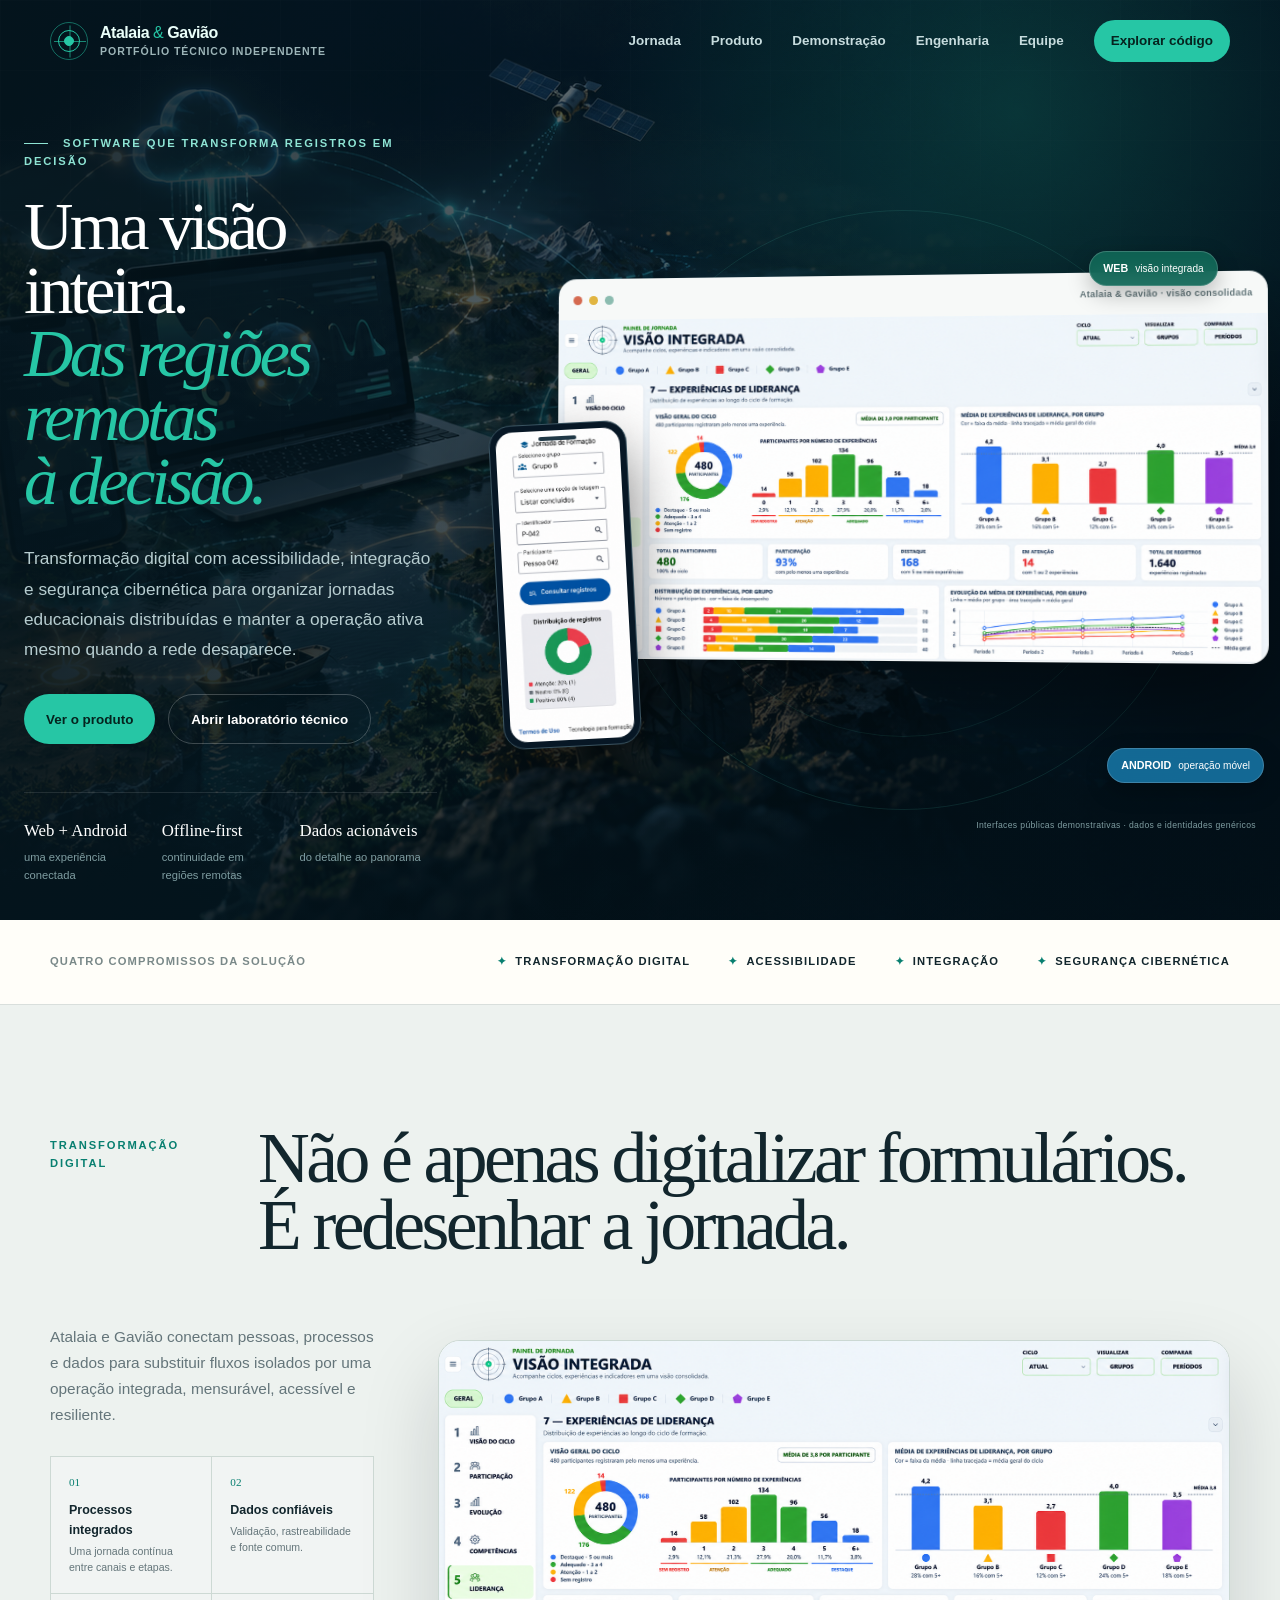
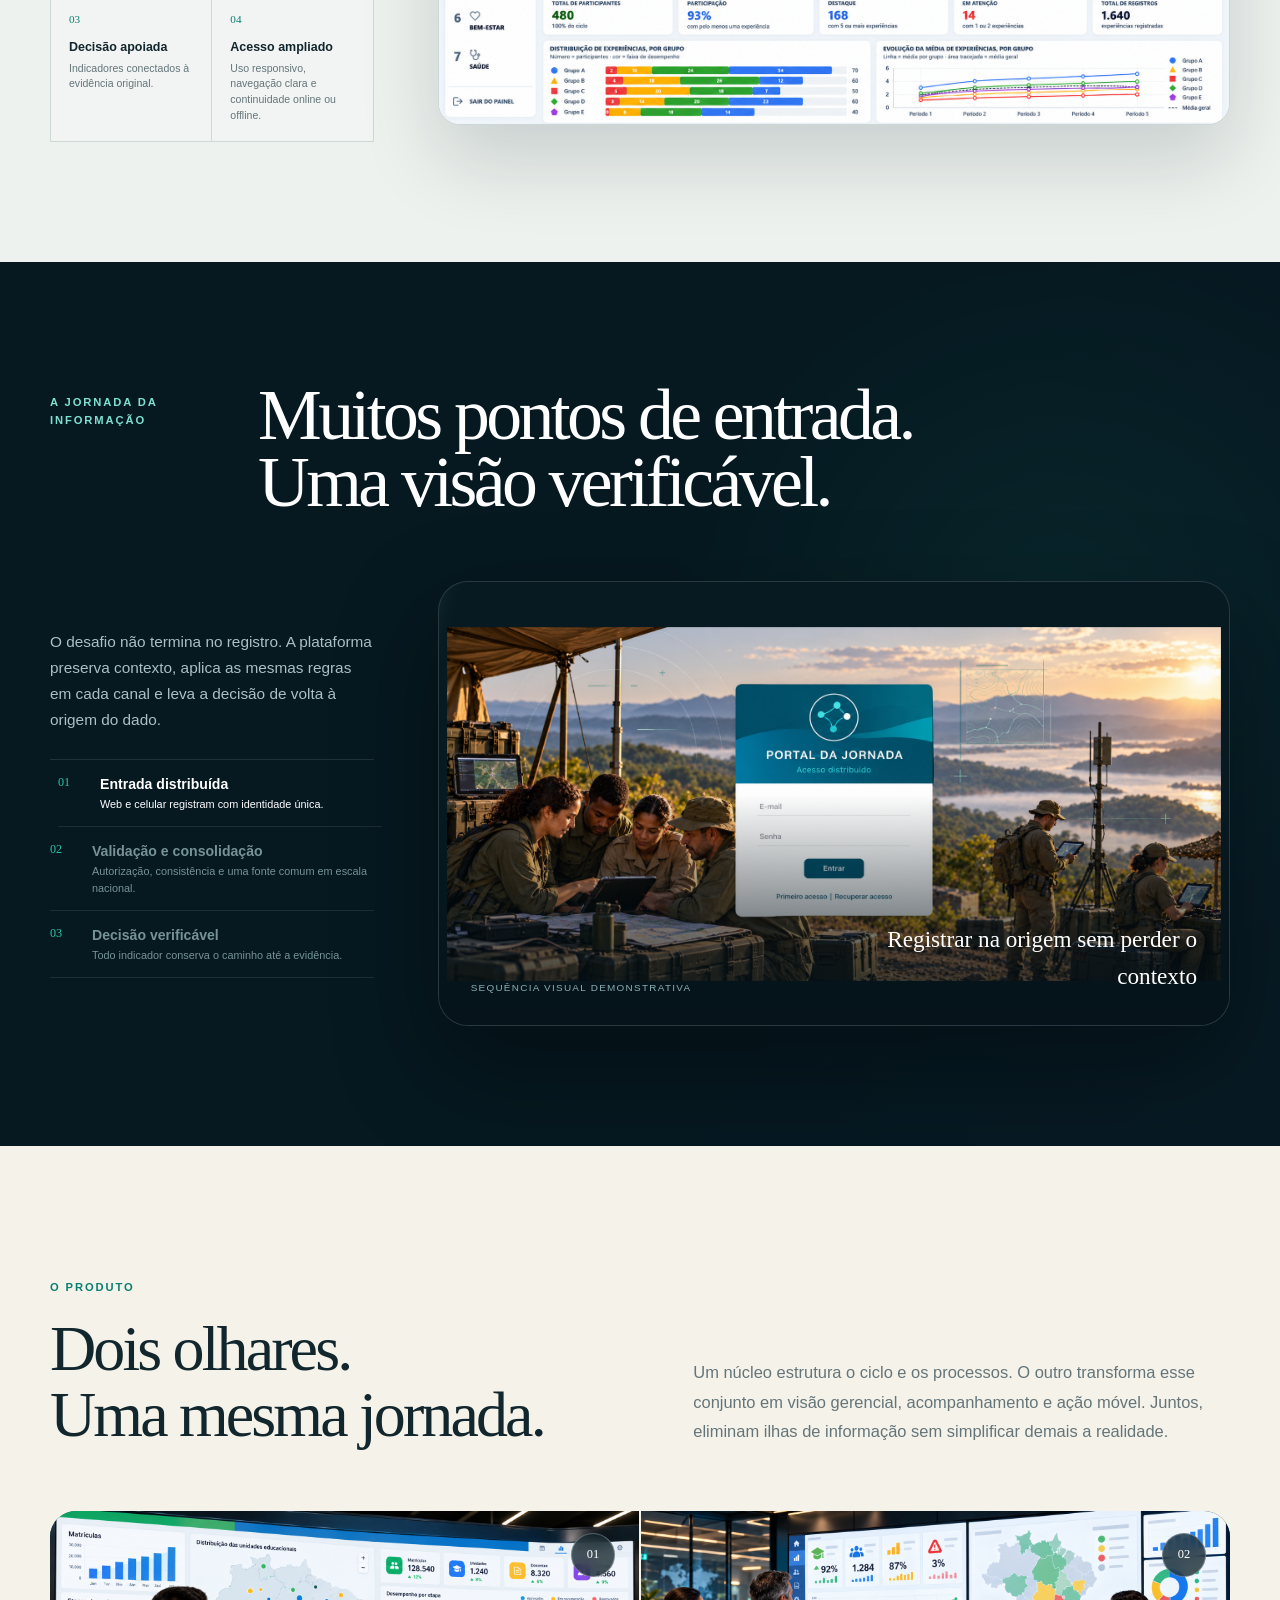
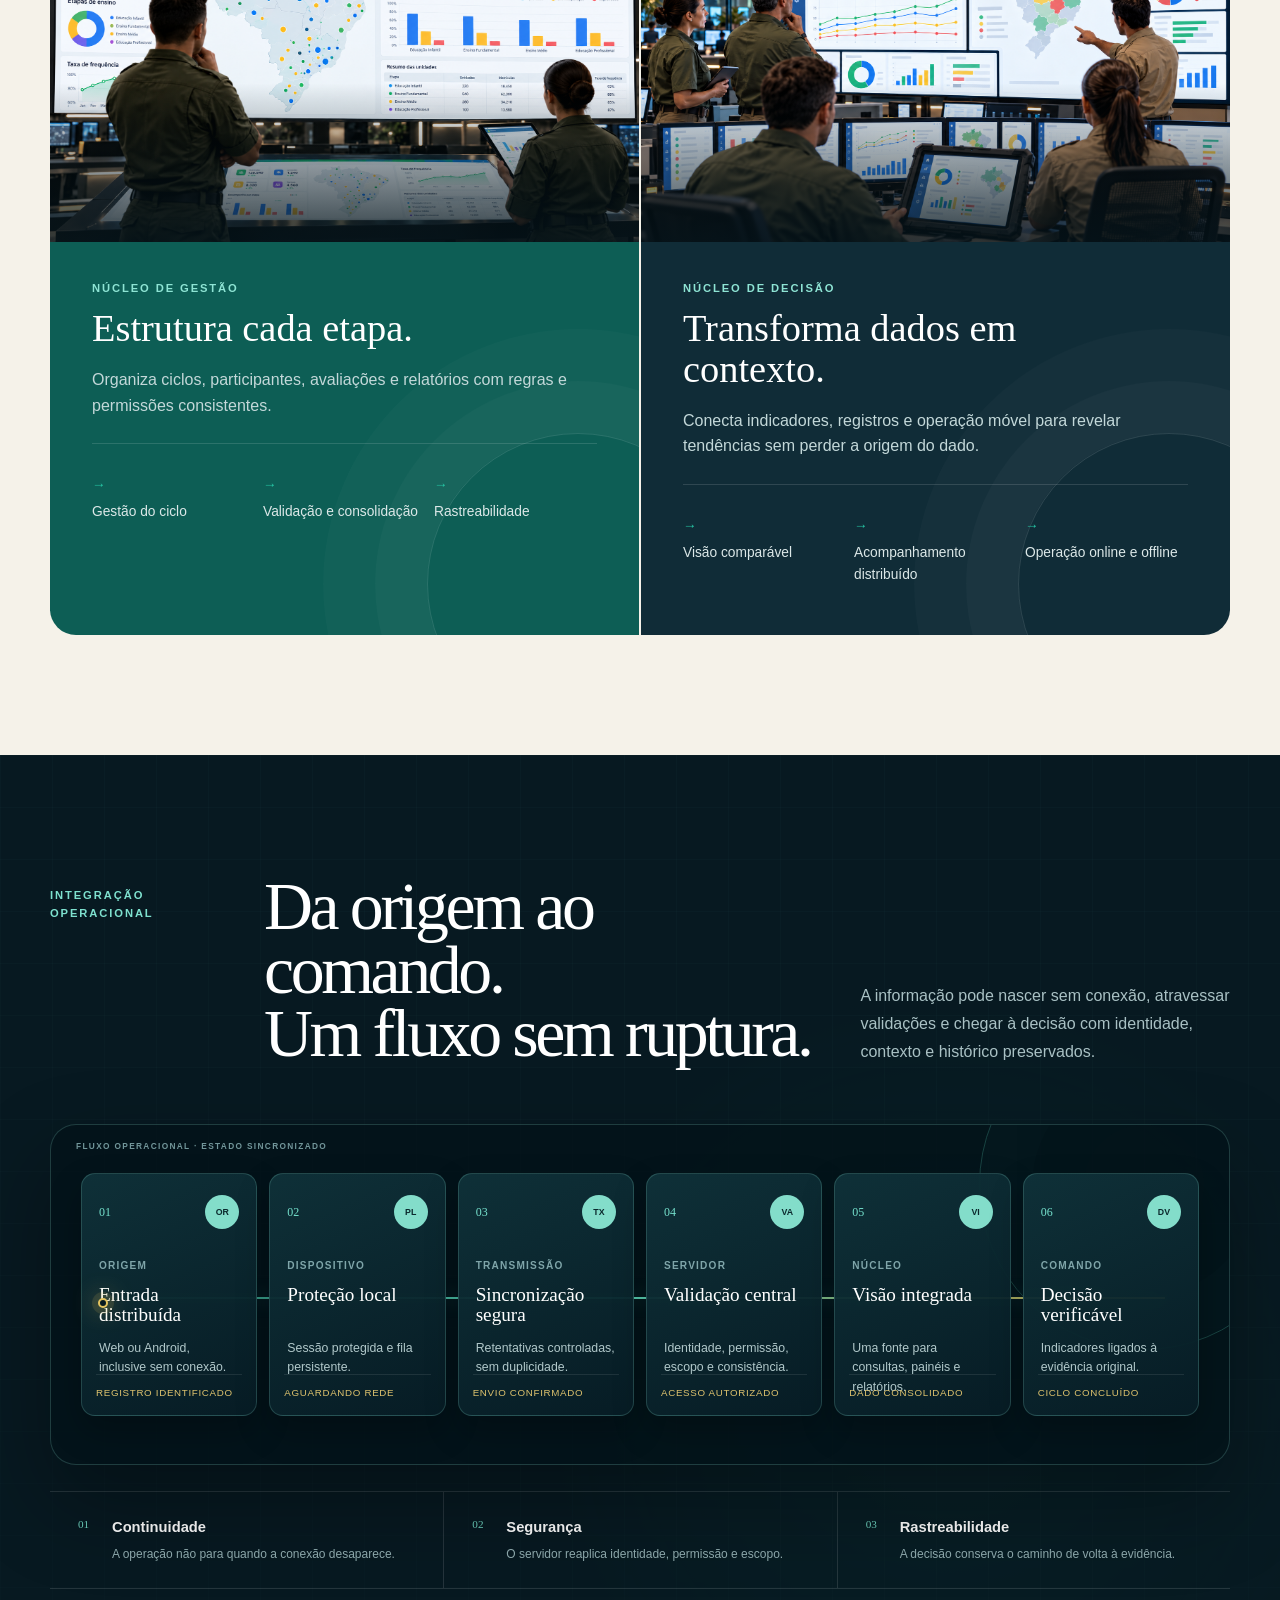
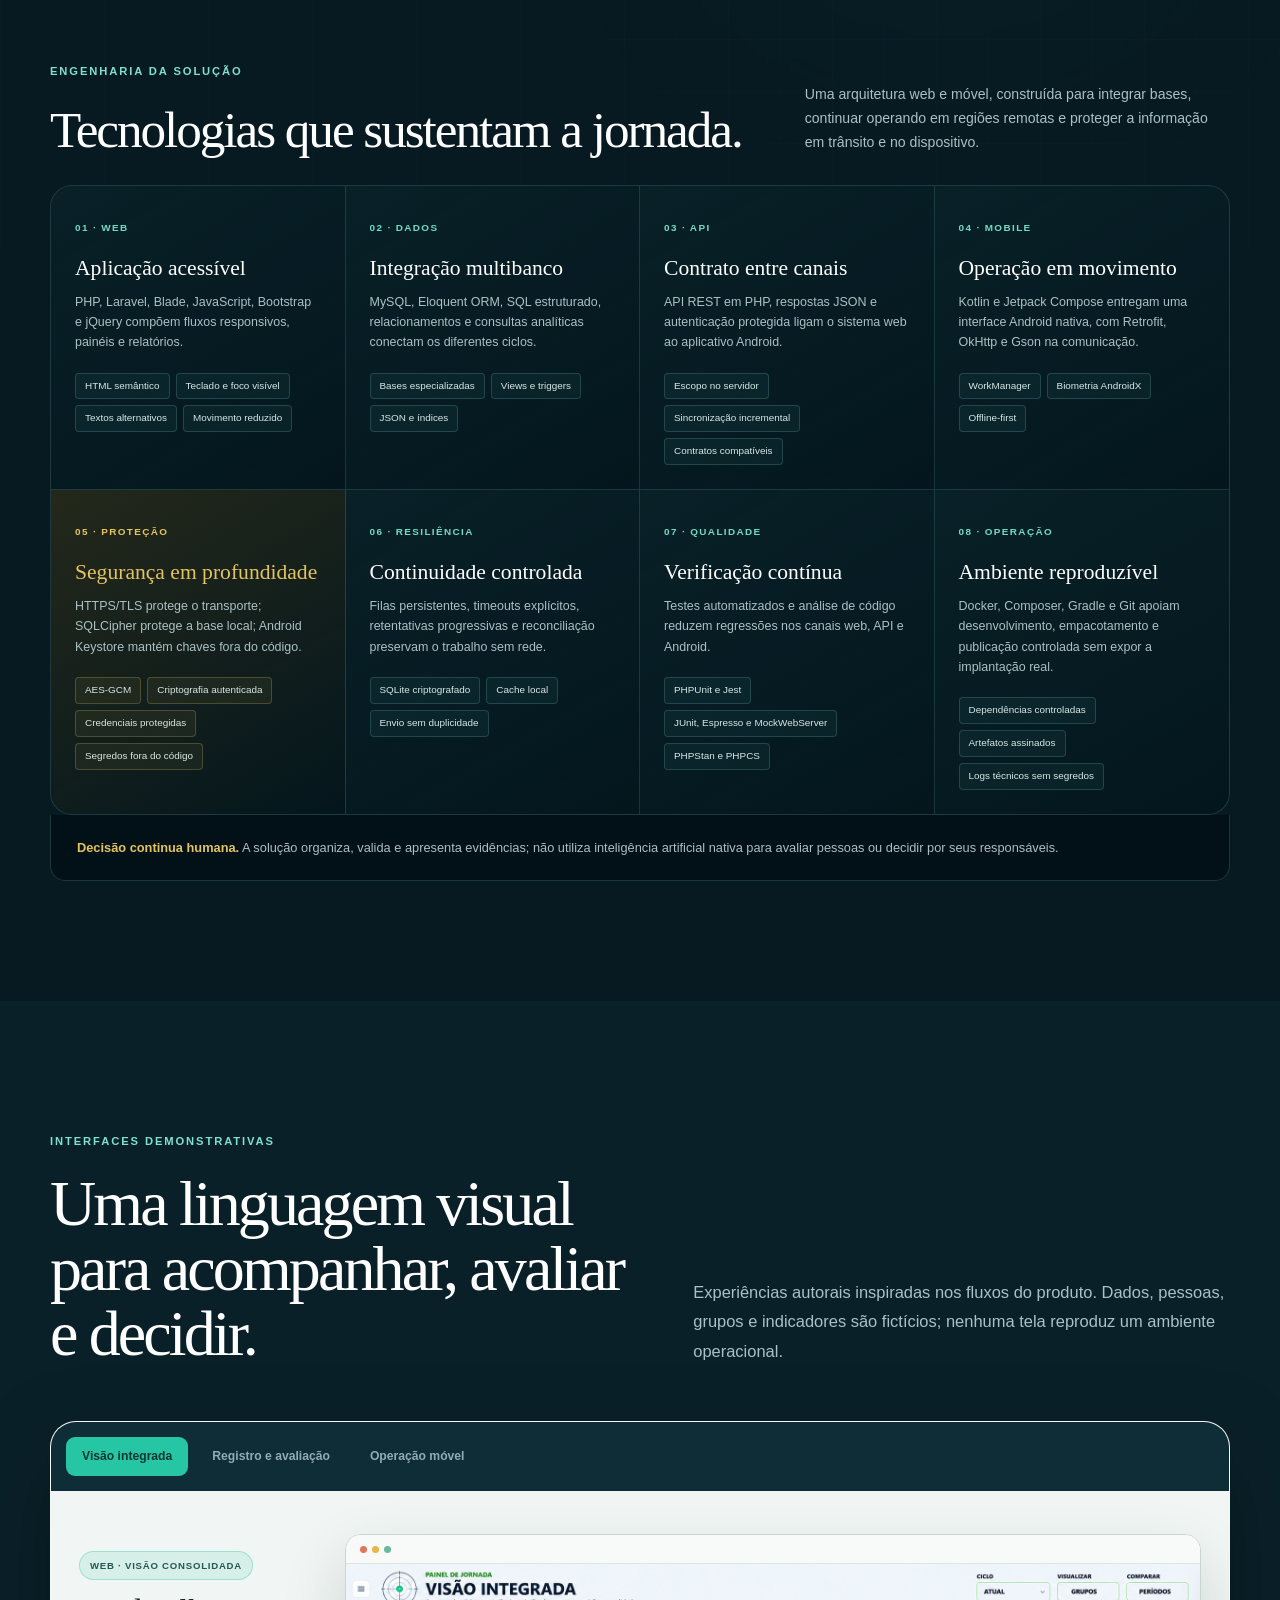
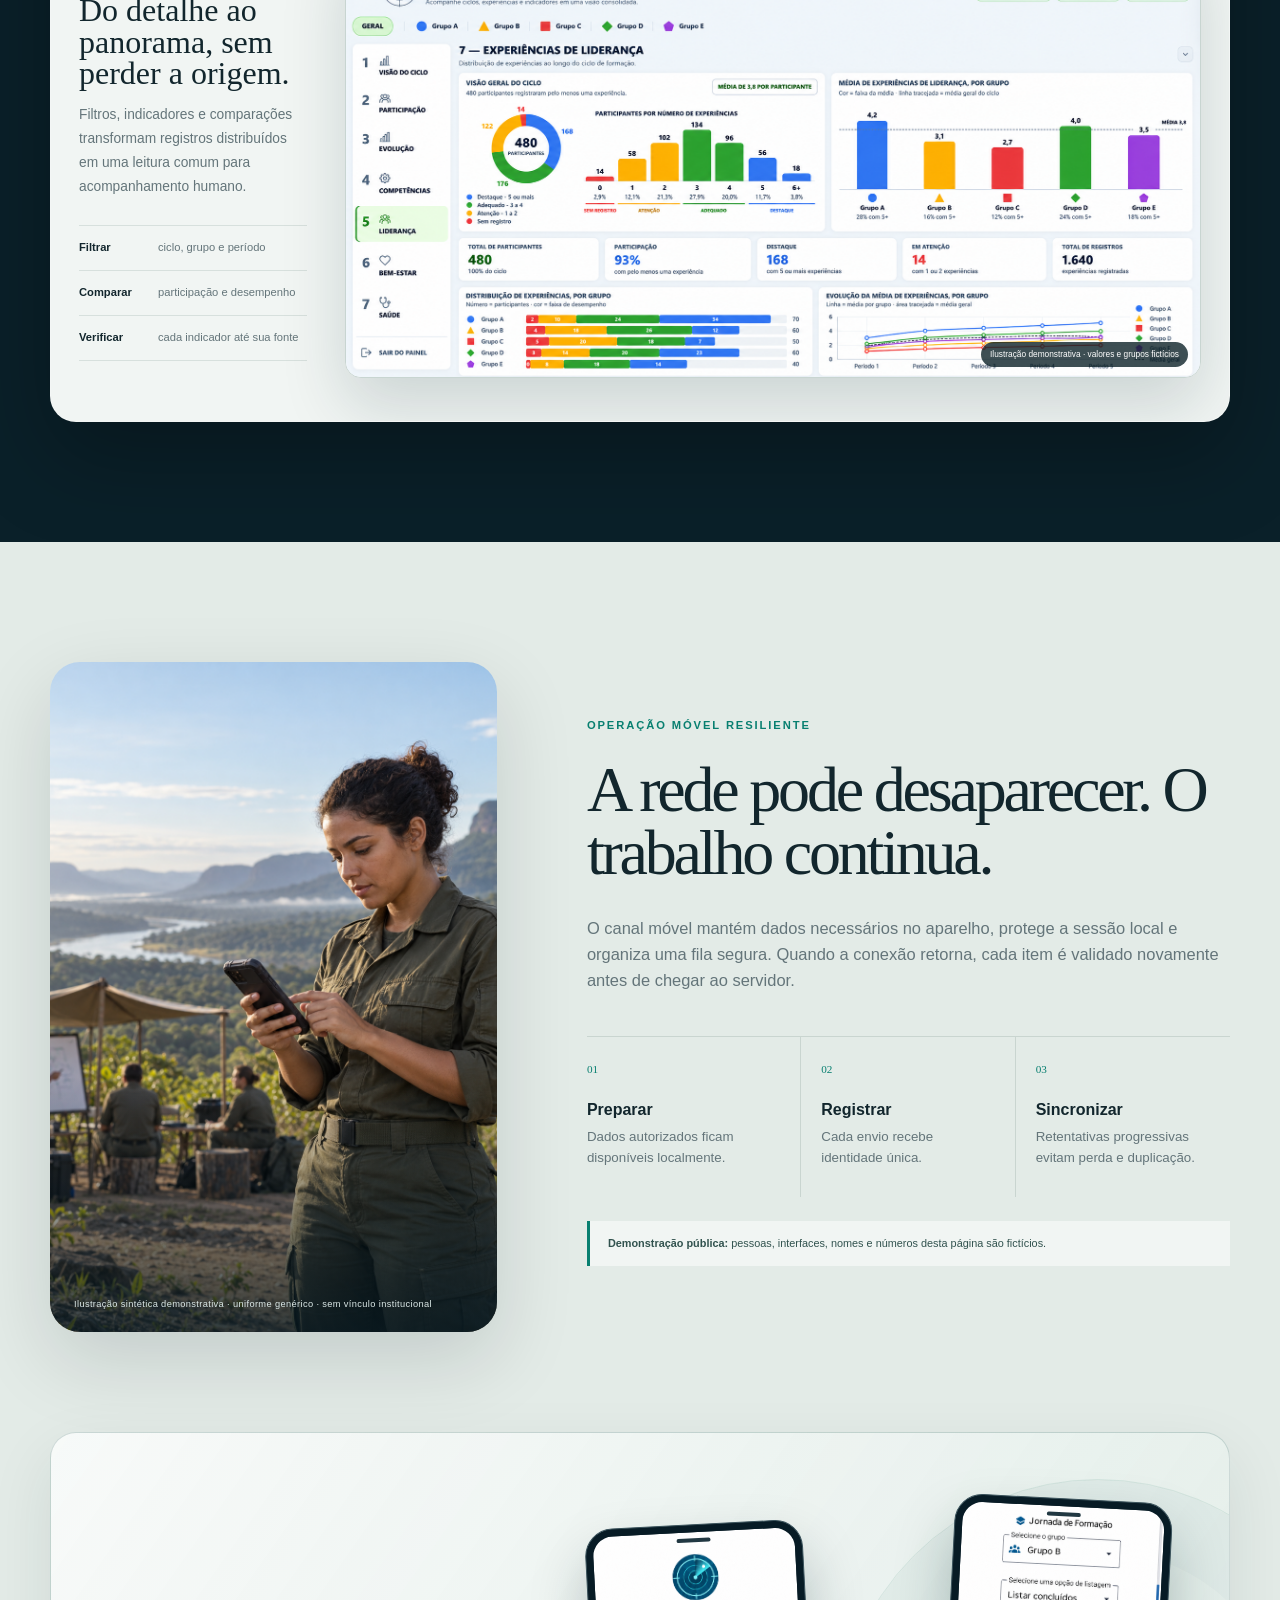
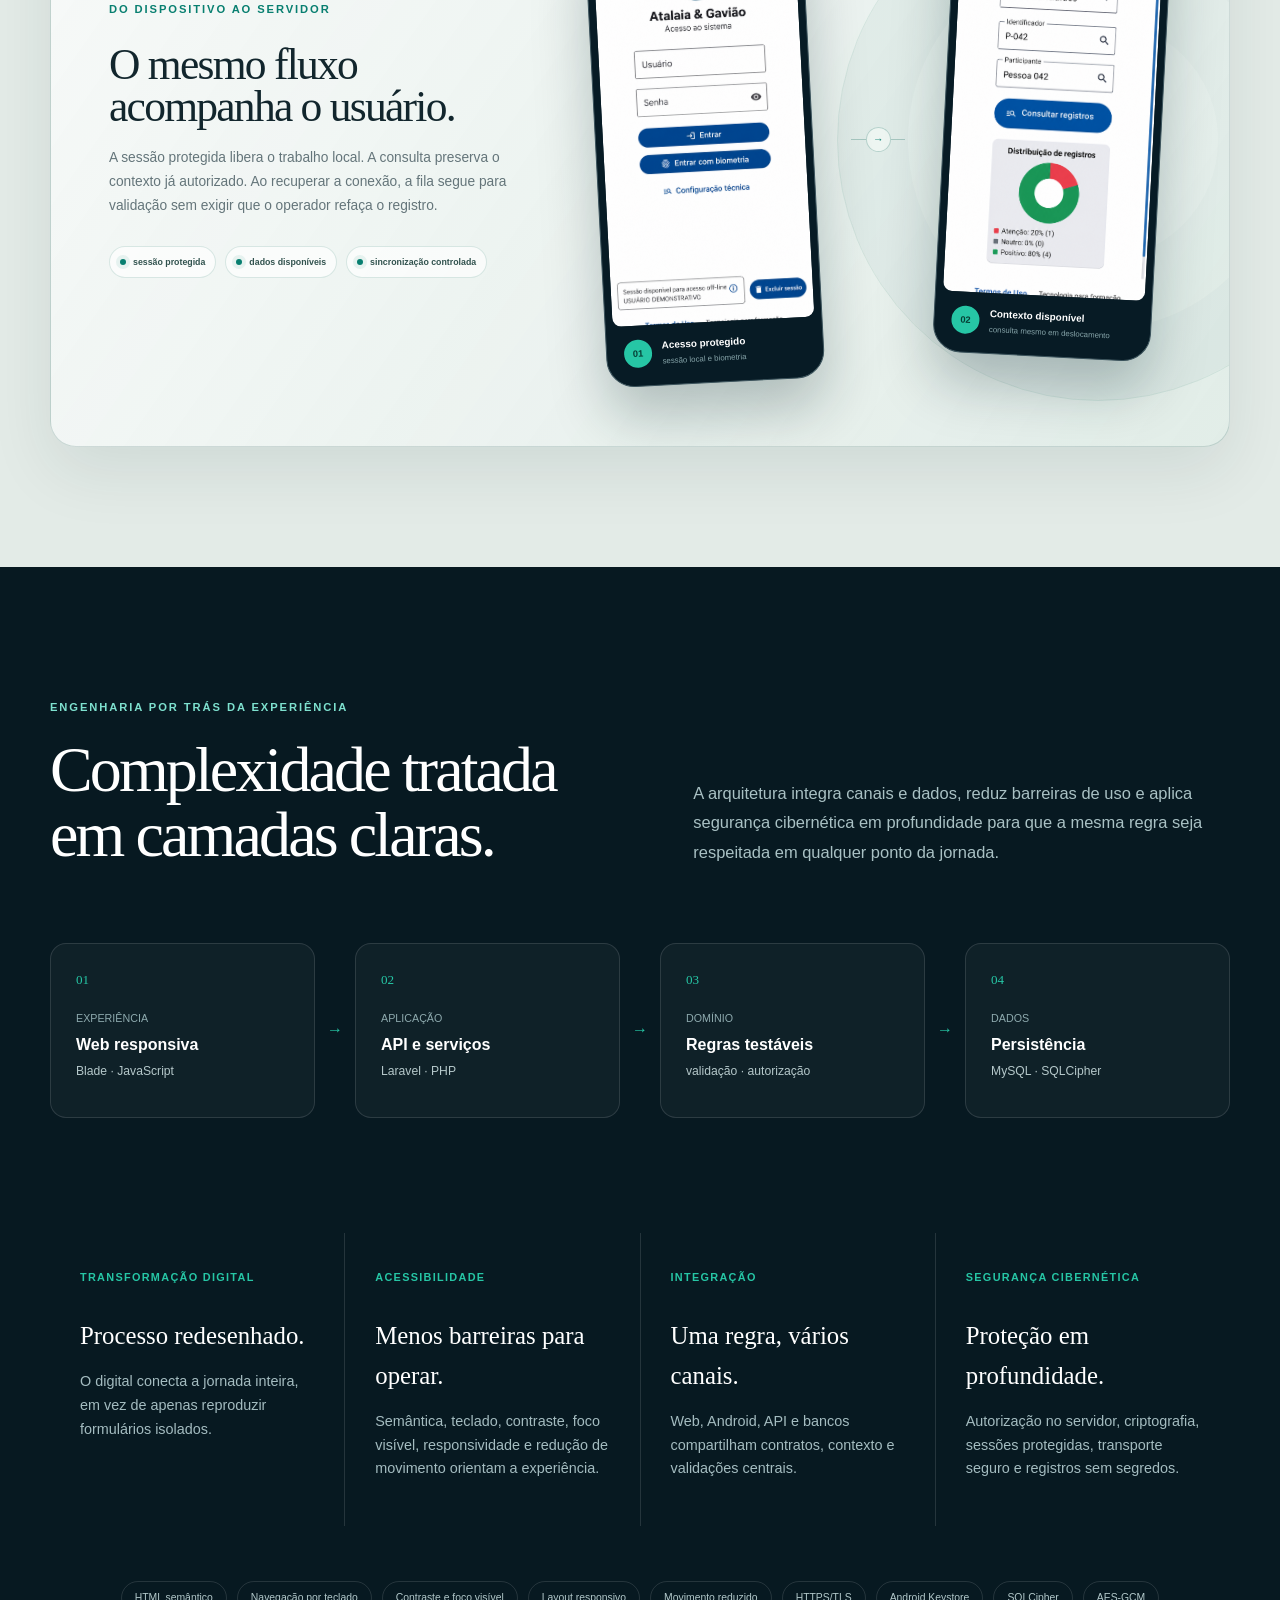
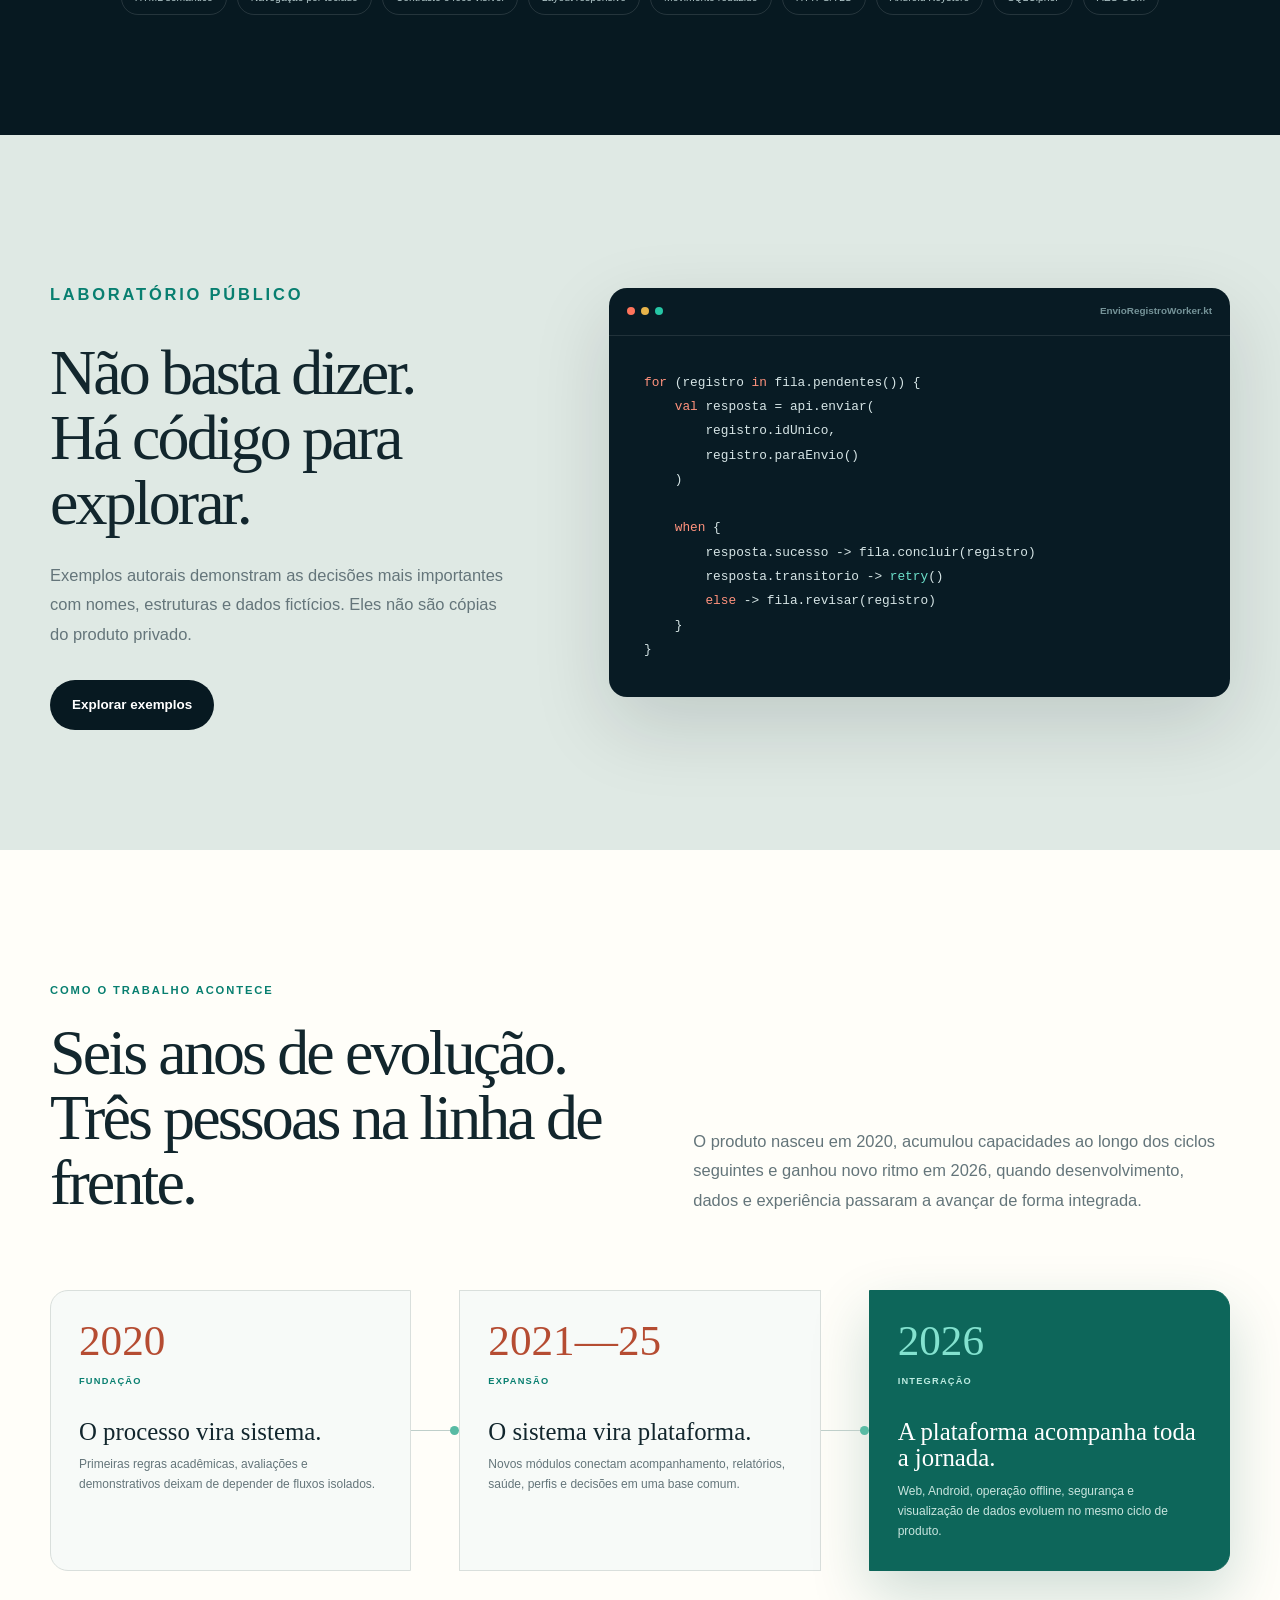
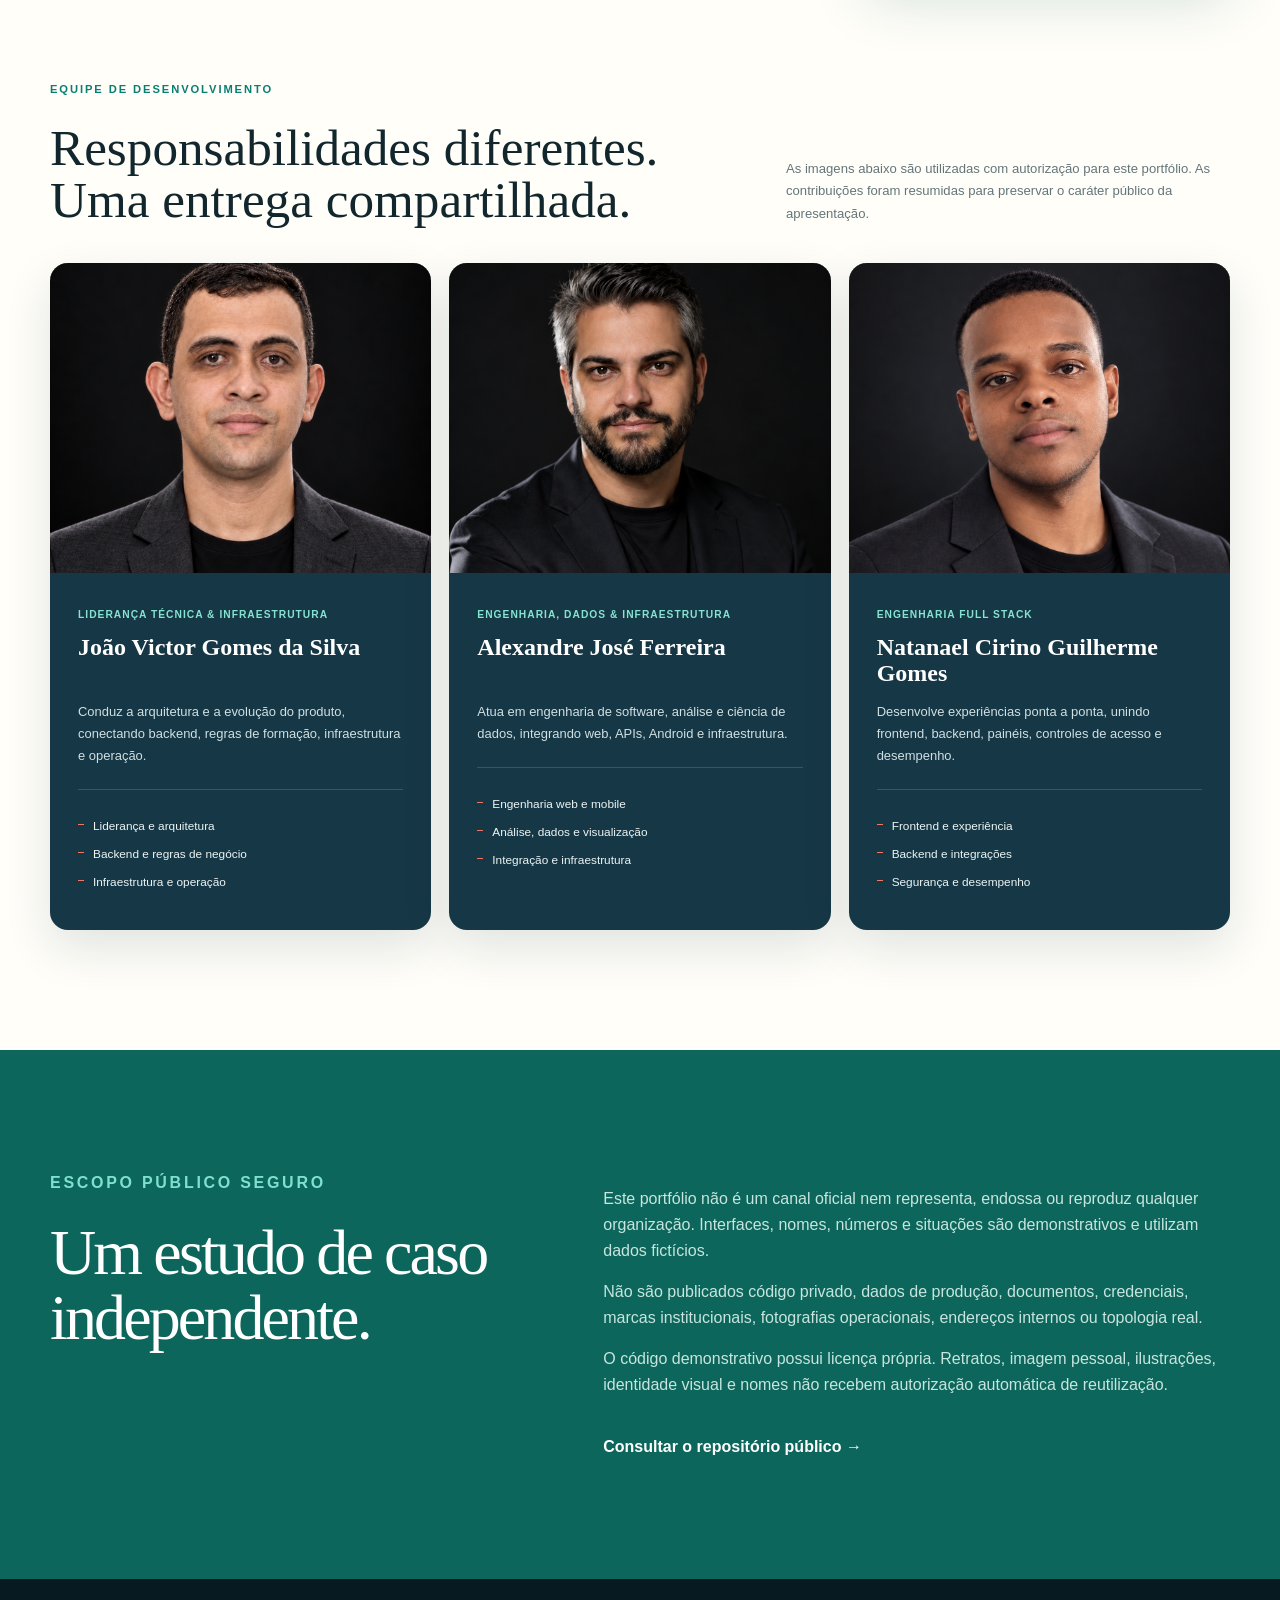
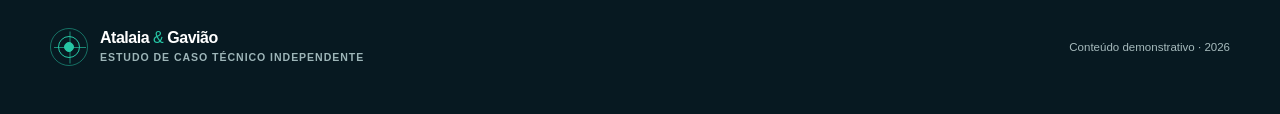
==== commit 2bf40be0: "docs(security): reduz exposicao tecnologica Mantém a stack como evidência de competência, mas remove" ====
--- a/docs/index.html
+++ b/docs/index.html
@@ -140,12 +140,12 @@
                     <div class="technology-grid">
                         <article class="technology-card"><span>01 · WEB</span><h4>Aplicação acessível</h4><p>PHP, Laravel, Blade, JavaScript, Bootstrap e jQuery compõem fluxos responsivos, painéis e relatórios.</p><ul><li>HTML semântico</li><li>Teclado e foco visível</li><li>Textos alternativos</li><li>Movimento reduzido</li></ul></article>
                         <article class="technology-card"><span>02 · DADOS</span><h4>Integração multibanco</h4><p>MySQL, Eloquent ORM, SQL estruturado, relacionamentos e consultas analíticas conectam os diferentes ciclos.</p><ul><li>Bases especializadas</li><li>Views e triggers</li><li>JSON e índices</li></ul></article>
-                        <article class="technology-card"><span>03 · API</span><h4>Contrato entre canais</h4><p>API REST em PHP, respostas JSON e autenticação Bearer ligam o sistema web ao aplicativo Android.</p><ul><li>Escopo no servidor</li><li>Sincronização incremental</li><li>Controle de versão</li></ul></article>
+                        <article class="technology-card"><span>03 · API</span><h4>Contrato entre canais</h4><p>API REST em PHP, respostas JSON e autenticação protegida ligam o sistema web ao aplicativo Android.</p><ul><li>Escopo no servidor</li><li>Sincronização incremental</li><li>Contratos compatíveis</li></ul></article>
                         <article class="technology-card"><span>04 · MOBILE</span><h4>Operação em movimento</h4><p>Kotlin e Jetpack Compose entregam uma interface Android nativa, com Retrofit, OkHttp e Gson na comunicação.</p><ul><li>WorkManager</li><li>Biometria AndroidX</li><li>Offline-first</li></ul></article>
-                        <article class="technology-card technology-card-security"><span>05 · PROTEÇÃO</span><h4>Segurança em profundidade</h4><p>HTTPS/TLS protege o transporte; SQLCipher protege a base local; Android Keystore guarda chaves fora do código.</p><ul><li>AES-256-GCM e AES-SIV</li><li>PBKDF2 com HMAC-SHA-256</li><li>Tokens armazenados por hash SHA-256</li><li>Certificados X.509</li></ul></article>
+                        <article class="technology-card technology-card-security"><span>05 · PROTEÇÃO</span><h4>Segurança em profundidade</h4><p>HTTPS/TLS protege o transporte; SQLCipher protege a base local; Android Keystore mantém chaves fora do código.</p><ul><li>AES-GCM</li><li>Criptografia autenticada</li><li>Credenciais protegidas</li><li>Segredos fora do código</li></ul></article>
                         <article class="technology-card"><span>06 · RESILIÊNCIA</span><h4>Continuidade controlada</h4><p>Filas persistentes, timeouts explícitos, retentativas progressivas e reconciliação preservam o trabalho sem rede.</p><ul><li>SQLite criptografado</li><li>Cache local</li><li>Envio sem duplicidade</li></ul></article>
                         <article class="technology-card"><span>07 · QUALIDADE</span><h4>Verificação contínua</h4><p>Testes automatizados e análise de código reduzem regressões nos canais web, API e Android.</p><ul><li>PHPUnit e Jest</li><li>JUnit, Espresso e MockWebServer</li><li>PHPStan e PHPCS</li></ul></article>
-                        <article class="technology-card"><span>08 · OPERAÇÃO</span><h4>Ambiente reproduzível</h4><p>Docker, Nginx, PHP-FPM, Composer, Gradle e Git apoiam desenvolvimento, empacotamento e publicação controlada.</p><ul><li>Dependências locais</li><li>APK assinado</li><li>Logs técnicos sem segredos</li></ul></article>
+                        <article class="technology-card"><span>08 · OPERAÇÃO</span><h4>Ambiente reproduzível</h4><p>Docker, Composer, Gradle e Git apoiam desenvolvimento, empacotamento e publicação controlada sem expor a implantação real.</p><ul><li>Dependências controladas</li><li>Artefatos assinados</li><li>Logs técnicos sem segredos</li></ul></article>
                     </div>
                     <p class="technology-note"><strong>Decisão continua humana.</strong> A solução organiza, valida e apresenta evidências; não utiliza inteligência artificial nativa para avaliar pessoas ou decidir por seus responsáveis.</p>
                 </section>
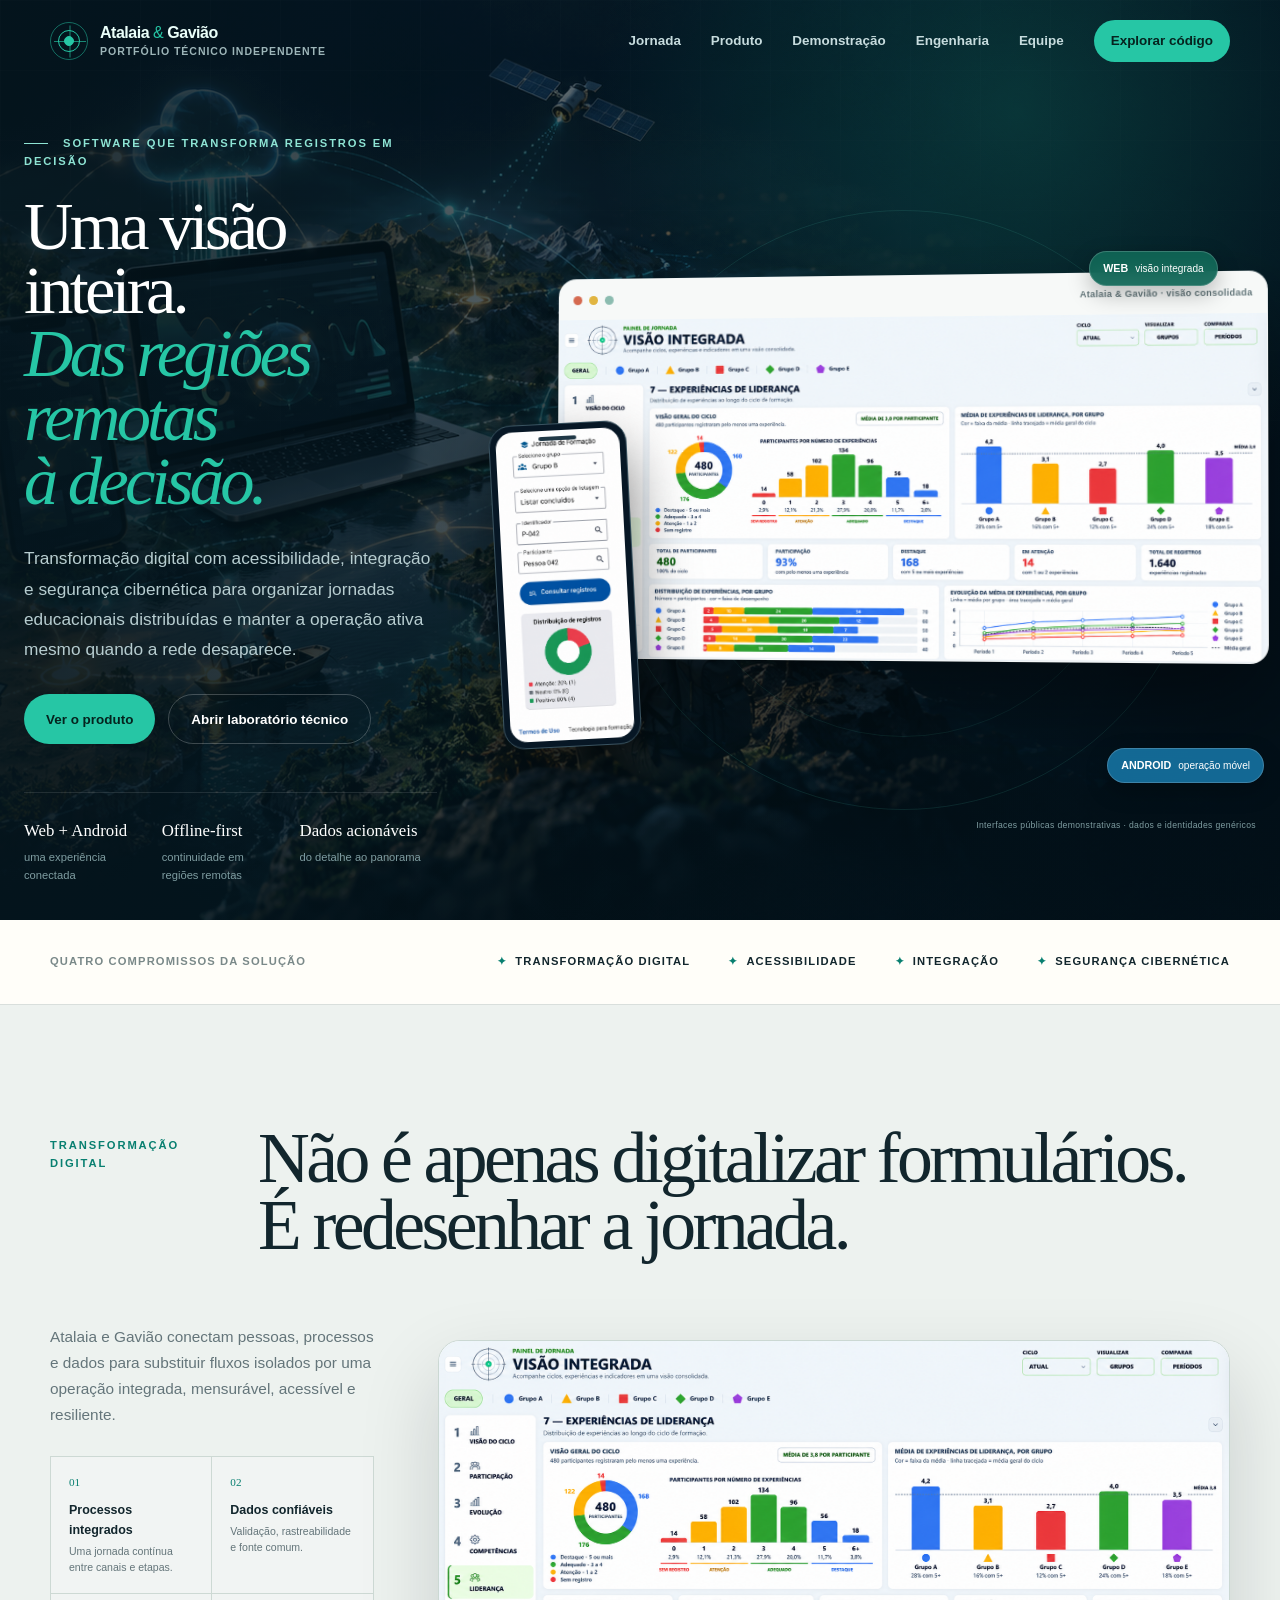
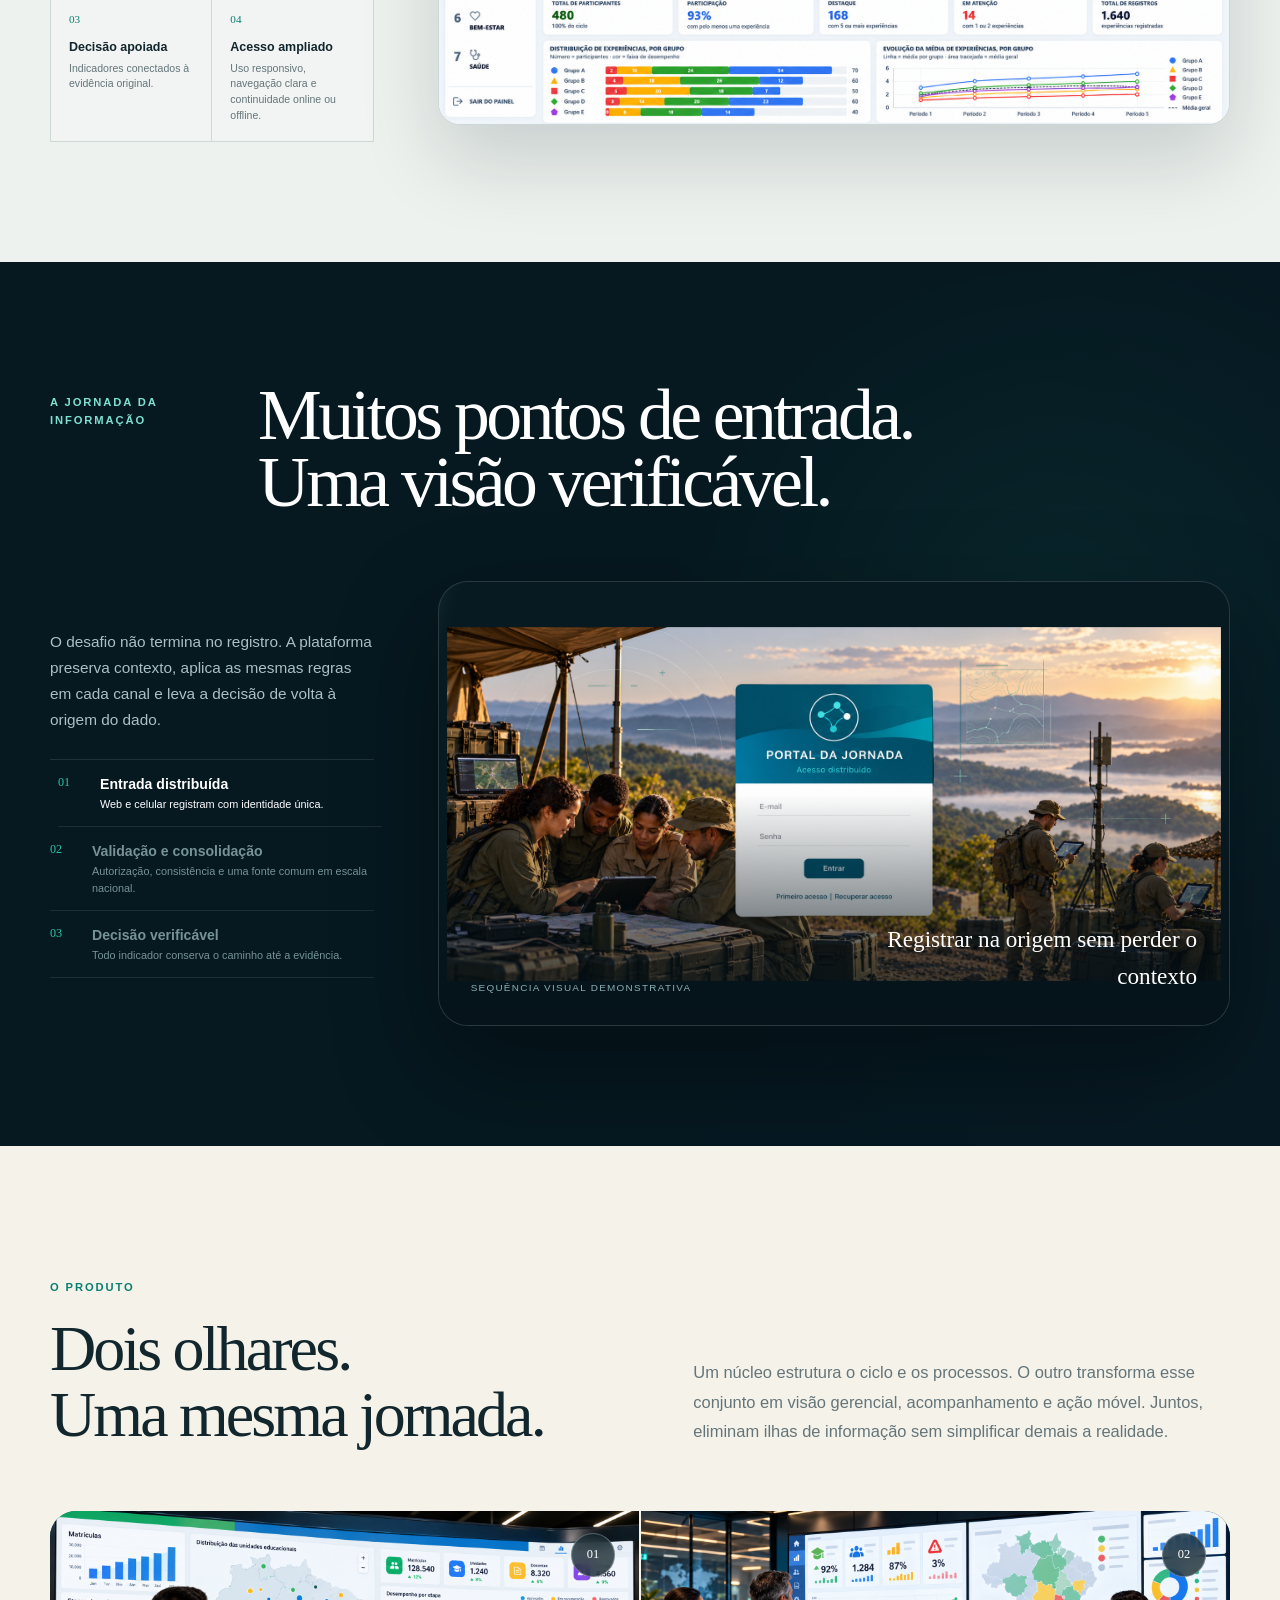
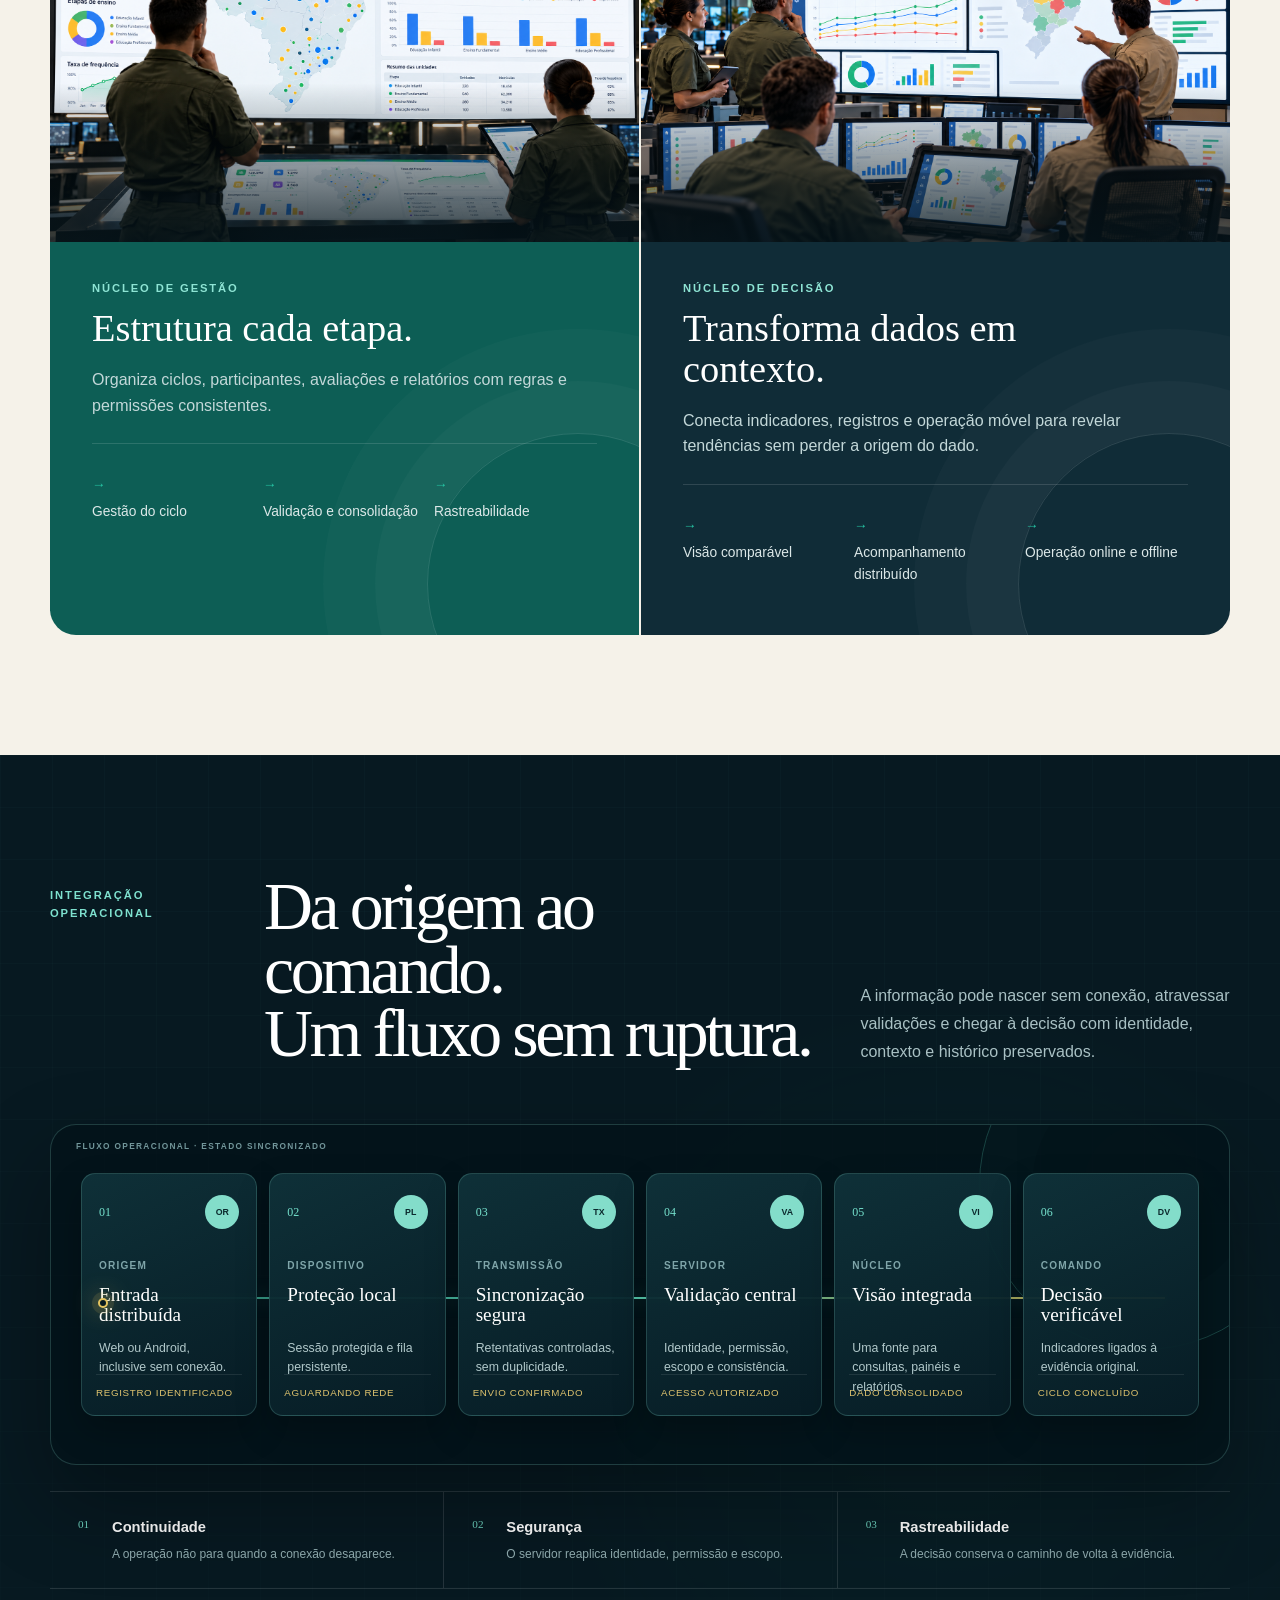
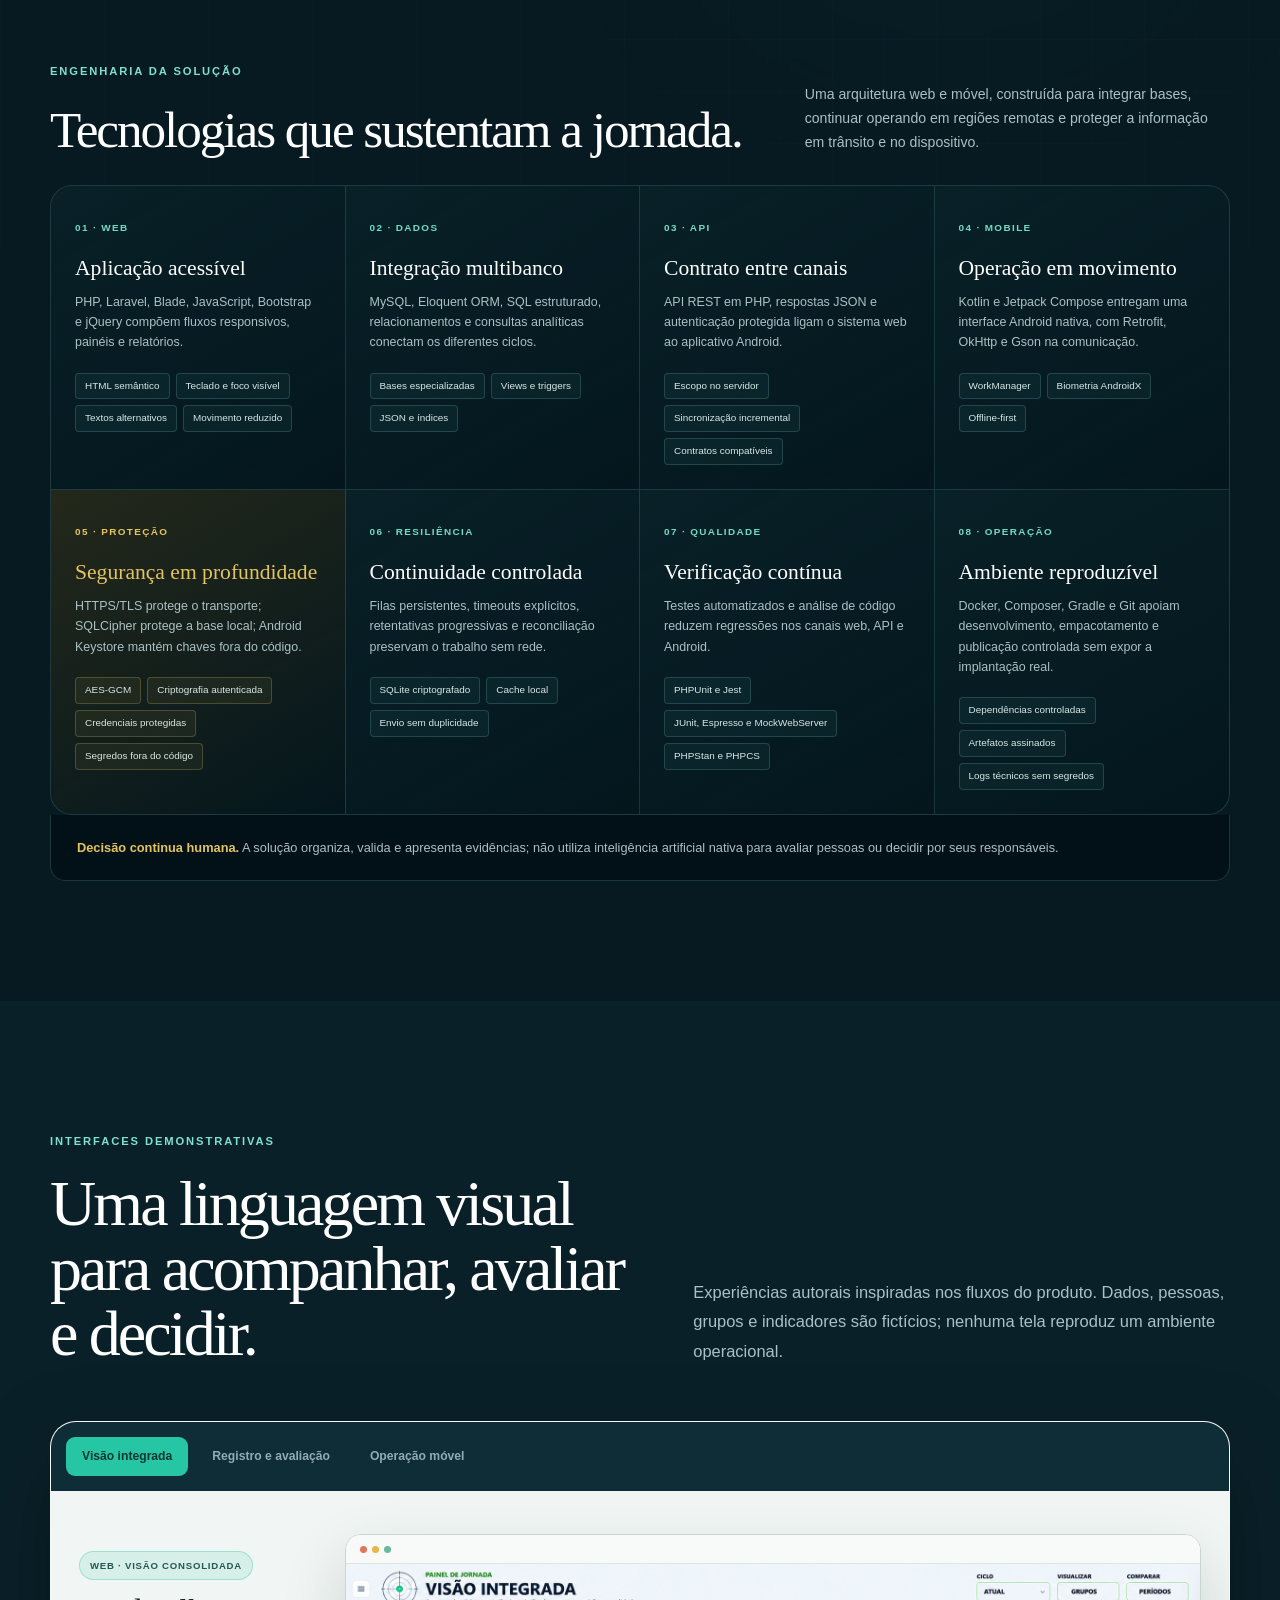
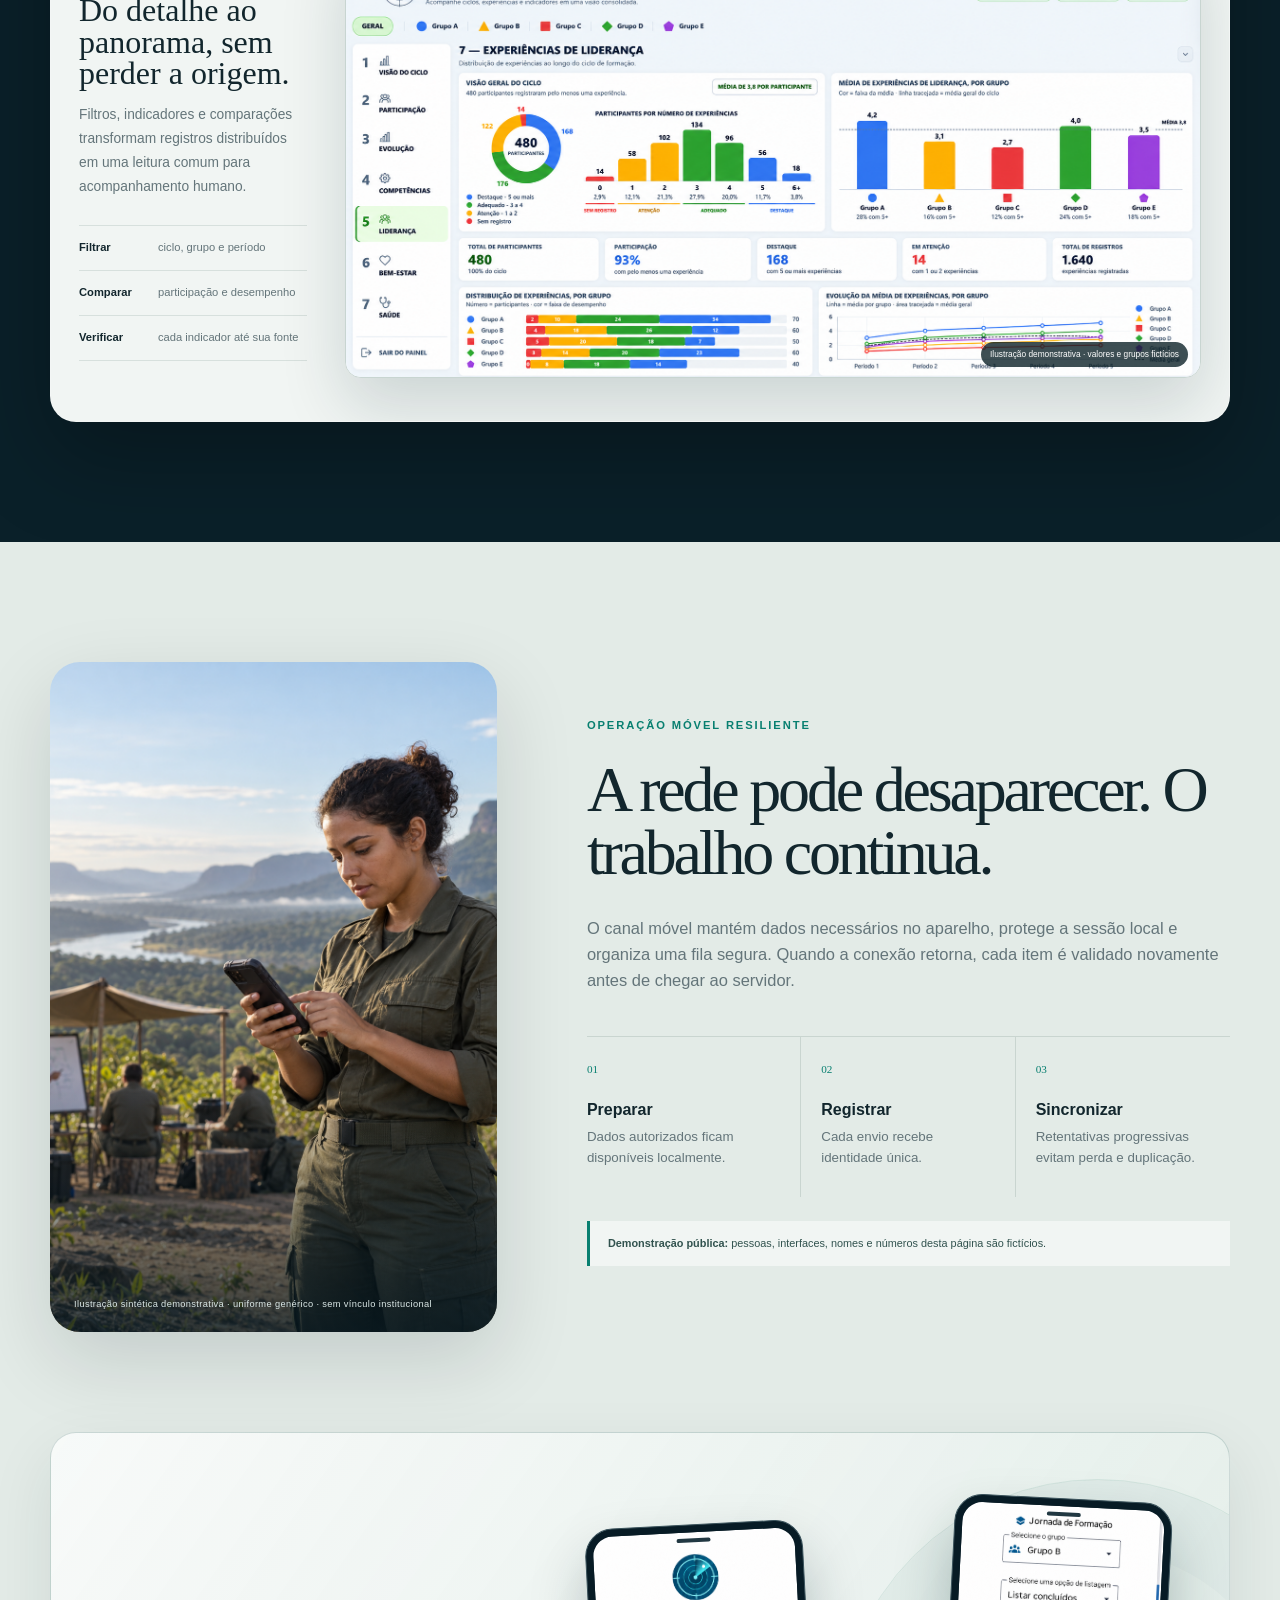
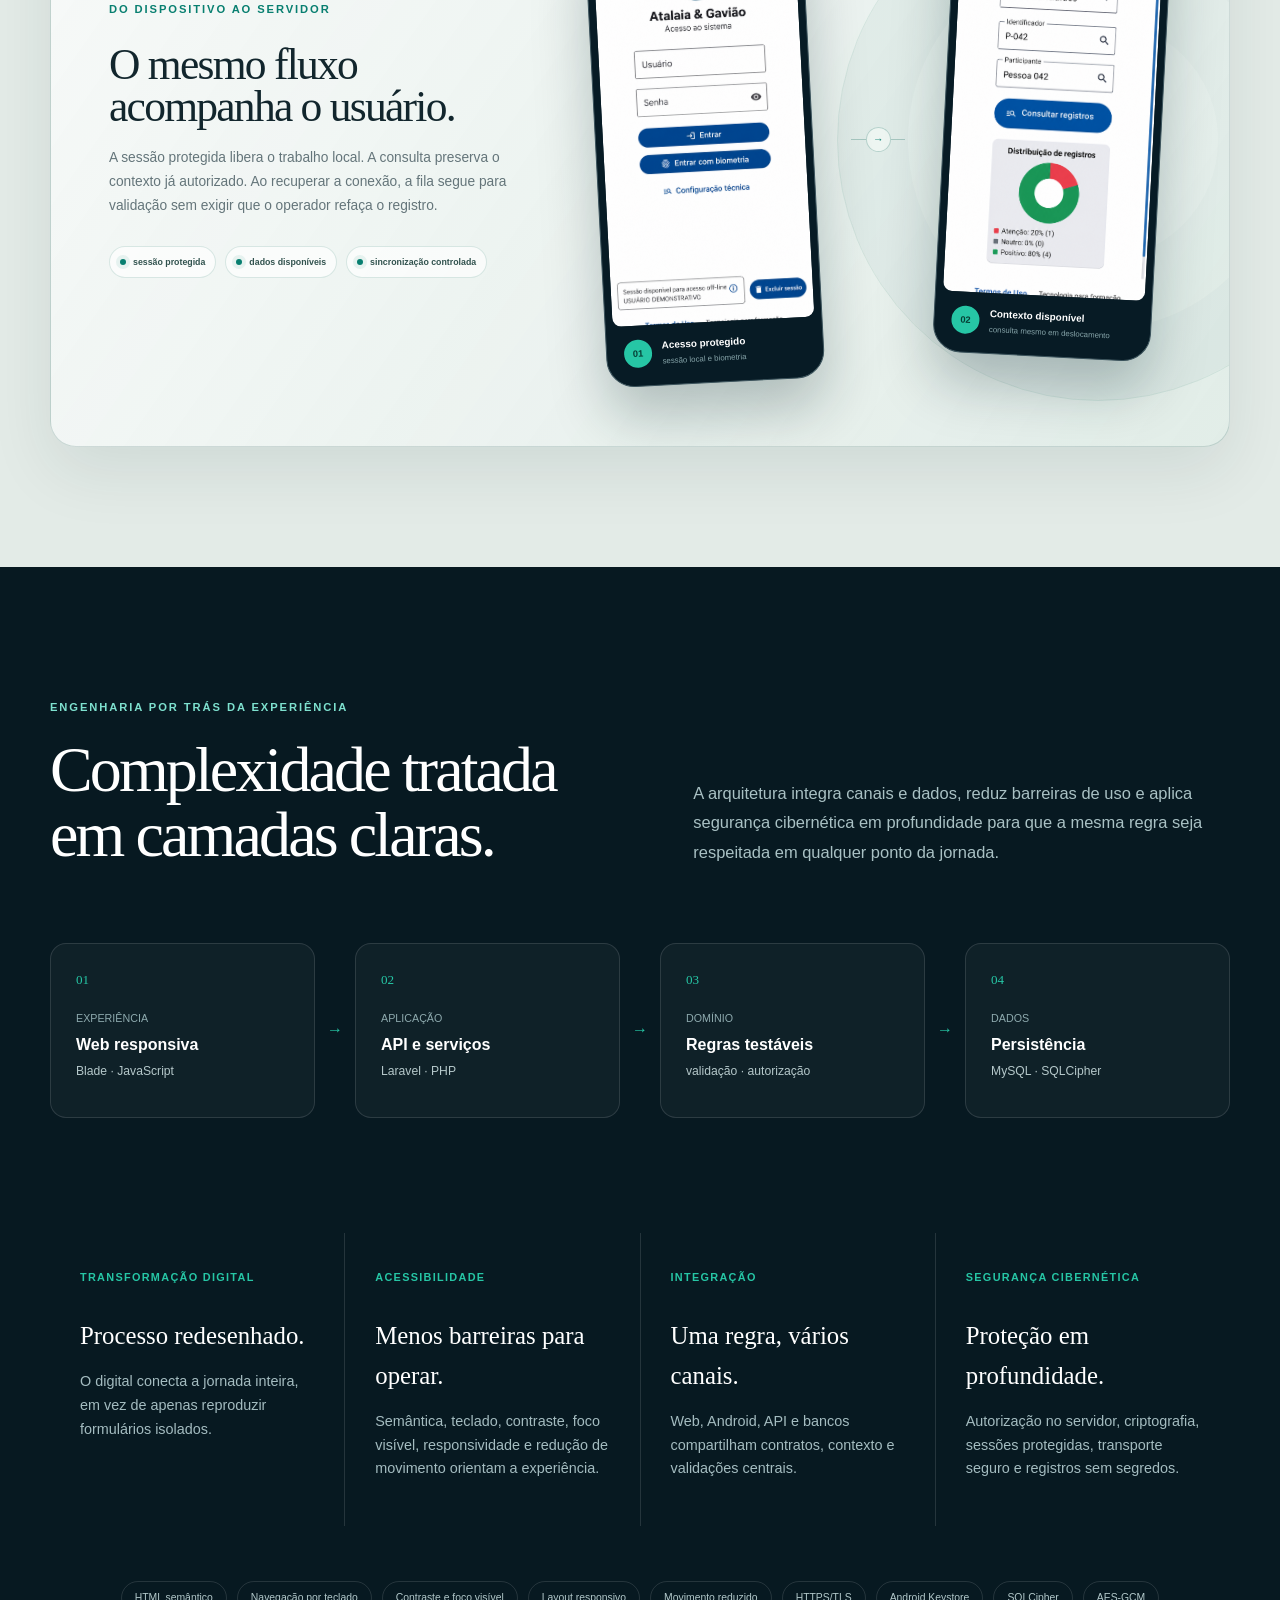
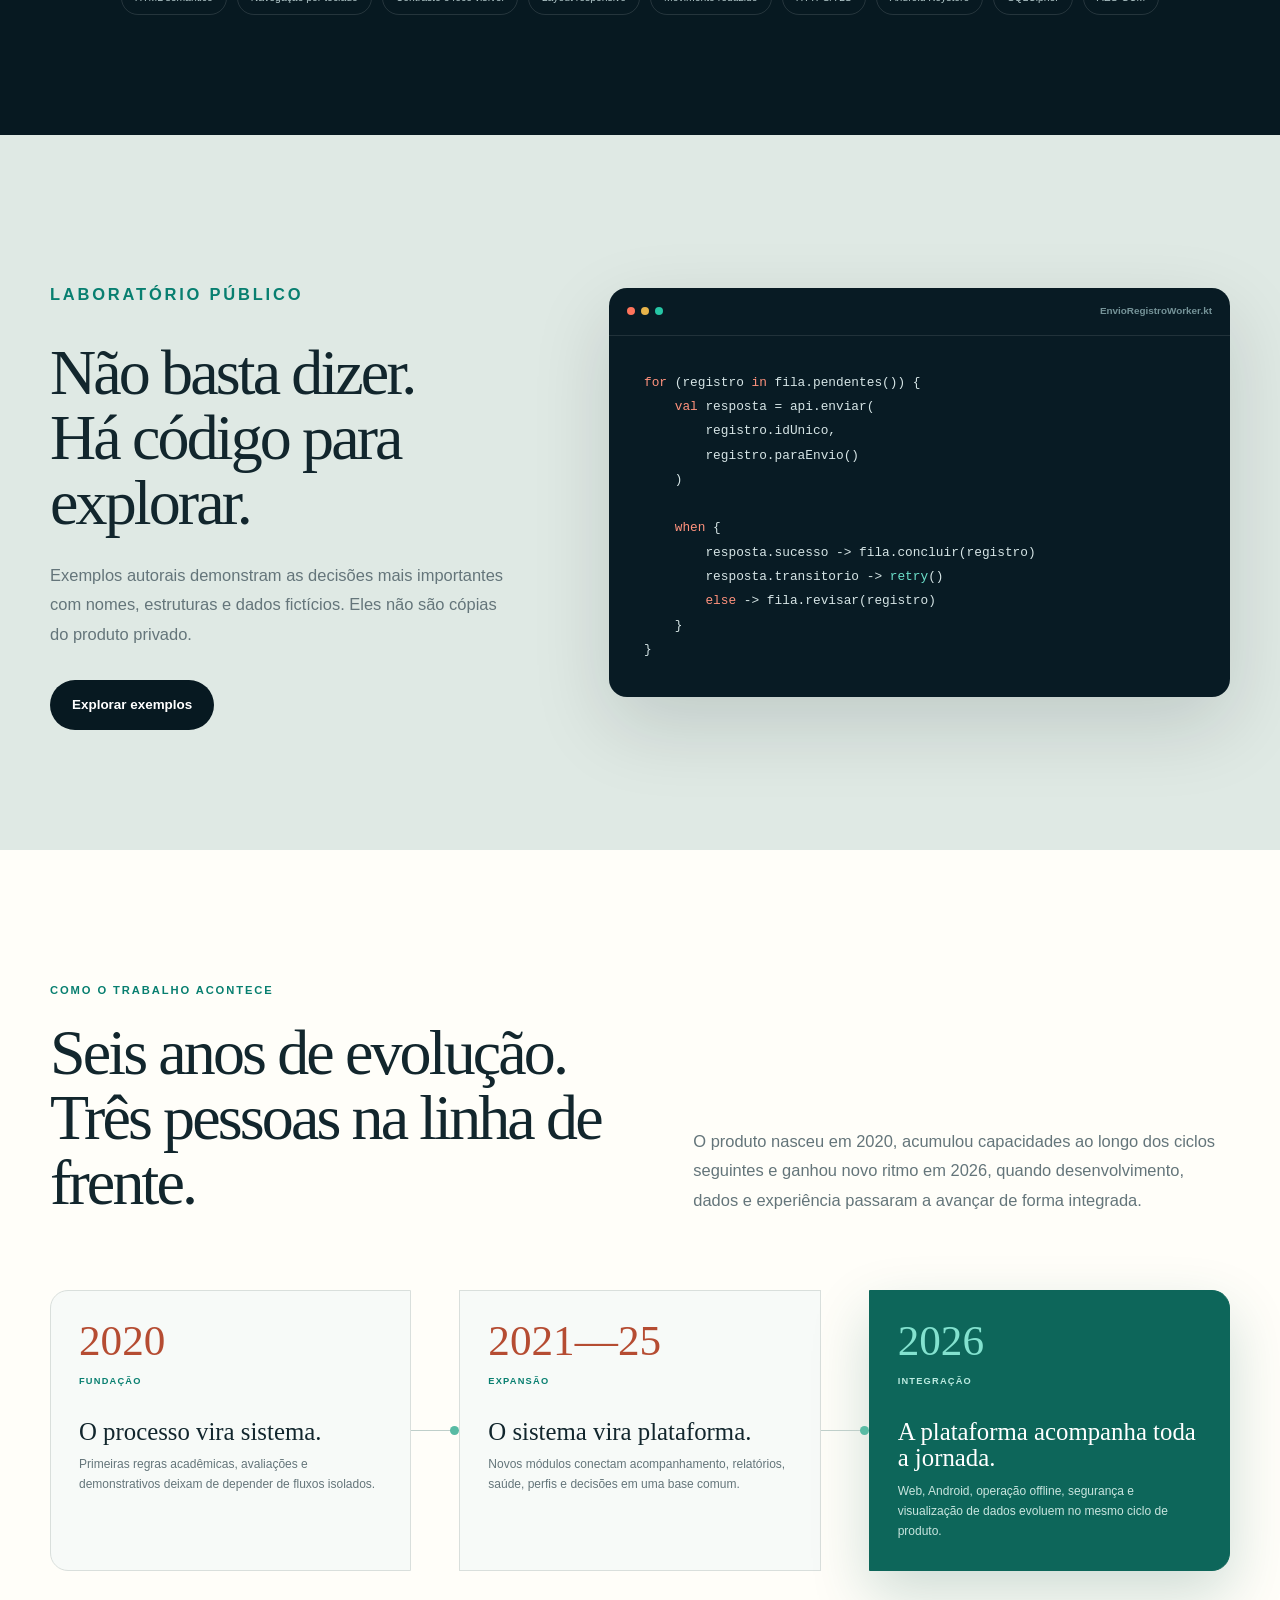
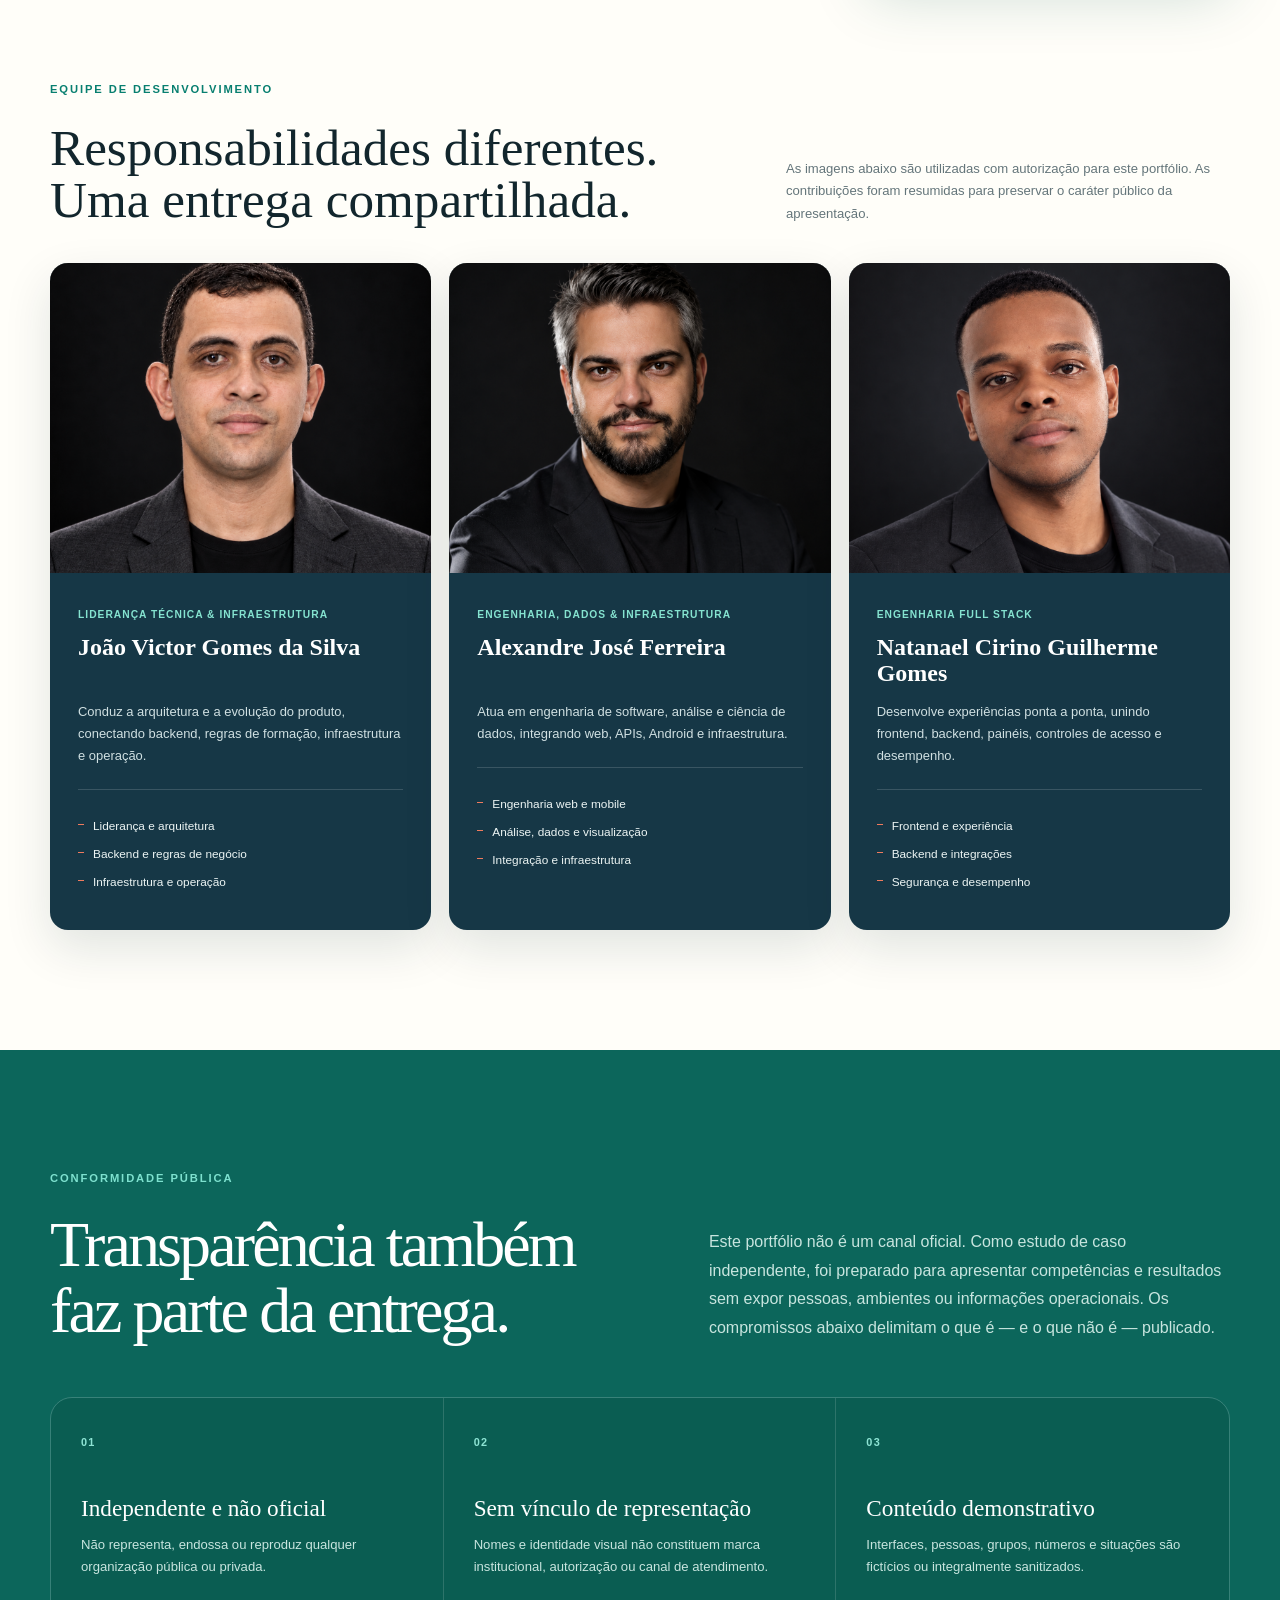
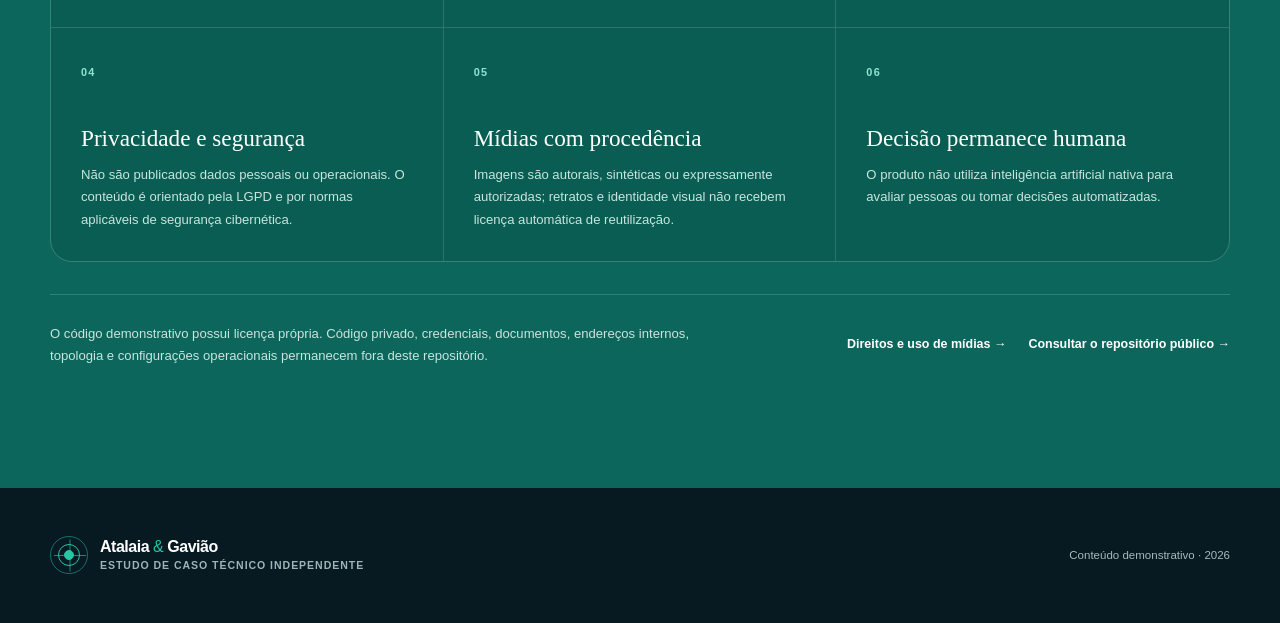
==== commit a36bdd1d: "feat(compliance): adiciona conformidade publica Amplia o aviso final com compromissos de independênc" ====
--- a/docs/index.html
+++ b/docs/index.html
@@ -263,7 +263,23 @@
             </div>
         </section>
 
-        <section class="section disclosure" id="escopo"><div class="container disclosure-grid reveal"><div><p class="eyebrow light">Escopo público seguro</p><h2>Um estudo de caso independente.</h2></div><div><p>Este portfólio não é um canal oficial nem representa, endossa ou reproduz qualquer organização. Interfaces, nomes, números e situações são demonstrativos e utilizam dados fictícios.</p><p>Não são publicados código privado, dados de produção, documentos, credenciais, marcas institucionais, fotografias operacionais, endereços internos ou topologia real.</p><p>O código demonstrativo possui licença própria. Retratos, imagem pessoal, ilustrações, identidade visual e nomes não recebem autorização automática de reutilização.</p><a href="https://github.com/3xpedition/atalaia-portfolio">Consultar o repositório público →</a></div></div></section>
+        <section class="section disclosure" id="conformidade">
+            <div class="container">
+                <div class="disclosure-heading reveal">
+                    <div><p class="eyebrow light">Conformidade pública</p><h2>Transparência também<br>faz parte da entrega.</h2></div>
+                    <p>Este portfólio não é um canal oficial. Como estudo de caso independente, foi preparado para apresentar competências e resultados sem expor pessoas, ambientes ou informações operacionais. Os compromissos abaixo delimitam o que é — e o que não é — publicado.</p>
+                </div>
+                <div class="compliance-grid">
+                    <article class="reveal"><span>01</span><h3>Independente e não oficial</h3><p>Não representa, endossa ou reproduz qualquer organização pública ou privada.</p></article>
+                    <article class="reveal"><span>02</span><h3>Sem vínculo de representação</h3><p>Nomes e identidade visual não constituem marca institucional, autorização ou canal de atendimento.</p></article>
+                    <article class="reveal"><span>03</span><h3>Conteúdo demonstrativo</h3><p>Interfaces, pessoas, grupos, números e situações são fictícios ou integralmente sanitizados.</p></article>
+                    <article class="reveal"><span>04</span><h3>Privacidade e segurança</h3><p>Não são publicados dados pessoais ou operacionais. O conteúdo é orientado pela LGPD e por normas aplicáveis de segurança cibernética.</p></article>
+                    <article class="reveal"><span>05</span><h3>Mídias com procedência</h3><p>Imagens são autorais, sintéticas ou expressamente autorizadas; retratos e identidade visual não recebem licença automática de reutilização.</p></article>
+                    <article class="reveal"><span>06</span><h3>Decisão permanece humana</h3><p>O produto não utiliza inteligência artificial nativa para avaliar pessoas ou tomar decisões automatizadas.</p></article>
+                </div>
+                <div class="disclosure-actions reveal"><p>O código demonstrativo possui licença própria. Código privado, credenciais, documentos, endereços internos, topologia e configurações operacionais permanecem fora deste repositório.</p><div><a href="https://github.com/3xpedition/atalaia-portfolio/blob/main/RIGHTS.md">Direitos e uso de mídias →</a><a href="https://github.com/3xpedition/atalaia-portfolio">Consultar o repositório público →</a></div></div>
+            </div>
+        </section>
     </main>
 
     <footer class="site-footer"><div class="container footer-inner"><div class="brand footer-brand"><span class="brand-symbol" aria-hidden="true"><i></i><i></i></span><span>Atalaia <b>&amp;</b> Gavião<small>estudo de caso técnico independente</small></span></div><p>Conteúdo demonstrativo · <span data-year>2026</span></p></div></footer>
--- a/docs/assets/styles.css
+++ b/docs/assets/styles.css
@@ -462,9 +462,17 @@
 .team-card > div { min-height: 350px; padding: 27px 28px 30px; }.team-card small { color: #85e3d0; font-size: .64rem; font-weight: 850; letter-spacing: .1em; text-transform: uppercase; }.team-card h3 { min-height: 52px; margin: 10px 0 14px; font-family: Georgia, serif; font-size: 1.5rem; line-height: 1.05; }.team-card p { color: #d0e0e2; font-size: .81rem; line-height: 1.68; }.team-card ul { margin: 22px 0 0; padding: 18px 0 0; border-top: 1px solid rgba(255,255,255,.15); list-style: none; }.team-card li { position: relative; margin: 9px 0; padding-left: 15px; color: #edf5f4; font-size: .74rem; }.team-card li::before { content: ""; position: absolute; top: 7px; left: 0; width: 6px; height: 1px; background: #ef7b5e; }
 
 .disclosure { color: white; background: #0c665b; }
-.disclosure-grid { display: grid; gap: 90px; grid-template-columns: .85fr 1.15fr; }
-.disclosure p { color: #c8e5df; font-size: 1rem; }
-.disclosure a { display: inline-block; margin-top: 20px; color: white; font-weight: 800; text-decoration: none; }
+.disclosure-heading { display: grid; align-items: end; gap: 80px; margin-bottom: 54px; grid-template-columns: 1fr .9fr; }
+.disclosure-heading p:last-child { margin: 0; color: #c8e5df; font-size: 1rem; line-height: 1.8; }
+.compliance-grid { display: grid; overflow: hidden; border: 1px solid rgba(255,255,255,.18); border-radius: 22px; grid-template-columns: repeat(3,1fr); }
+.compliance-grid article { min-height: 230px; padding: 30px; border-right: 1px solid rgba(255,255,255,.14); border-bottom: 1px solid rgba(255,255,255,.14); background: rgba(4,44,38,.16); }
+.compliance-grid article:nth-child(3n) { border-right: 0; }.compliance-grid article:nth-last-child(-n+3) { border-bottom: 0; }
+.compliance-grid span { color: #8ee4d4; font-size: .68rem; font-weight: 850; letter-spacing: .12em; }
+.compliance-grid h3 { margin: 42px 0 13px; font-family: Georgia,serif; font-size: 1.45rem; font-weight: 400; line-height: 1.1; }
+.compliance-grid p { margin: 0; color: #c8e5df; font-size: .82rem; line-height: 1.7; }
+.disclosure-actions { display: flex; align-items: center; justify-content: space-between; gap: 50px; margin-top: 32px; padding-top: 28px; border-top: 1px solid rgba(255,255,255,.16); }
+.disclosure-actions p { max-width: 650px; margin: 0; color: #c8e5df; font-size: .82rem; line-height: 1.7; }.disclosure-actions div { display: flex; flex-wrap: wrap; justify-content: flex-end; gap: 22px; }
+.disclosure a { color: white; font-size: .78rem; font-weight: 800; text-decoration: none; }
 .site-footer { color: #a6babc; background: var(--night); }
 .footer-inner { display: flex; min-height: 135px; align-items: center; justify-content: space-between; }
 .footer-inner p { font-size: .72rem; }.footer-brand { color: white; }
@@ -479,7 +487,7 @@
     .transformation-heading { gap: 20px; grid-template-columns: 150px 1fr; }
     .transformation-body { align-items: start; grid-template-columns: minmax(260px, .72fr) minmax(0, 1.28fr); }
     .transformation-console, .transformation-figure { width: min(100%, 920px); margin-inline: auto; transform: none; }
-    .section-intro, .workflow-grid, .code-grid, .disclosure-grid { gap: 50px; }
+    .section-intro, .workflow-grid, .code-grid, .disclosure-heading { gap: 50px; }
     .operation-heading { grid-template-columns: 150px 1fr; }.operation-heading > p:last-child { grid-column: 2; }
     .operation-track { grid-template-columns: repeat(3,1fr); }.operation-track::before, .operation-signal { display: none; }
     .journey-heading { gap: 20px; grid-template-columns: 150px 1fr; }
@@ -502,7 +510,8 @@
     .main-nav { position: fixed; inset: 82px 0 0; display: none; align-items: stretch; flex-direction: column; gap: 0; padding: 25px; background: rgba(7,25,33,.98); }
     .main-nav.open { display: flex; }.main-nav a { padding: 18px; border-bottom: 1px solid rgba(255,255,255,.1); }.main-nav .nav-cta { margin-top: 18px; text-align: center; }
     .hero h1 { font-size: clamp(3.4rem, 14vw, 5rem); }
-    .hero-proof, .section-intro, .workflow-grid, .product-duo, .code-grid, .disclosure-grid, .role-grid { grid-template-columns: 1fr; }
+    .hero-proof, .section-intro, .workflow-grid, .product-duo, .code-grid, .disclosure-heading, .role-grid { grid-template-columns: 1fr; }
+    .compliance-grid { grid-template-columns: repeat(2,1fr); }.compliance-grid article:nth-child(n) { border-right: 1px solid rgba(255,255,255,.14); border-bottom: 1px solid rgba(255,255,255,.14); }.compliance-grid article:nth-child(2n) { border-right: 0; }.compliance-grid article:nth-last-child(-n+2) { border-bottom: 0; }.disclosure-actions { align-items: flex-start; flex-direction: column; }.disclosure-actions div { justify-content: flex-start; }
     .operation-heading { gap: 14px; grid-template-columns: 1fr; }.operation-heading > p:last-child { grid-column: auto; max-width: 620px; }.operation-heading .eyebrow { margin: 0; }
     .operation-track { grid-template-columns: repeat(2,1fr); }.operation-assurances { grid-template-columns: 1fr; }.operation-assurances article + article { border-top: 1px solid rgba(255,255,255,.12); border-left: 0; }
     .technology-heading { gap: 20px; grid-template-columns: 1fr; }.technology-grid { grid-template-columns: repeat(2,1fr); }.technology-card:nth-child(n) { border-right: 1px solid rgba(142,228,212,.14); border-bottom: 1px solid rgba(142,228,212,.14); }.technology-card:nth-child(2n) { border-right: 0; }.technology-card:nth-last-child(-n+2) { border-bottom: 0; }
@@ -542,6 +551,7 @@
     .transformation-heading h2, .journey-heading h2 { font-size: 2.25rem; line-height: .98; overflow-wrap: anywhere; }.transformation-copy, .journey-copy { grid-template-columns: 1fr; }.transformation-pillars { grid-template-columns: 1fr; }
     .trust-strip .container { align-items: flex-start; flex-direction: column; gap: 8px; padding: 22px 0; }.trust-strip p { margin: 0; }.trust-strip ul { gap: 9px 18px; padding: 0; }
     .section-intro h2, .workflow-copy h2, .code-copy h2, .disclosure h2, .journey-copy h2, .field-copy h2 { max-width: 100%; font-size: 2.25rem; line-height: 1; overflow-wrap: anywhere; }
+    .compliance-grid { grid-template-columns: 1fr; }.compliance-grid article:nth-child(n) { min-height: 0; border-right: 0; border-bottom: 1px solid rgba(255,255,255,.14); }.compliance-grid article:last-child { border-bottom: 0; }.compliance-grid h3 { margin-top: 25px; }
     .operation-heading h2 { max-width: 100%; font-size: 2.25rem; line-height: 1; overflow-wrap: anywhere; }.operation-board { padding: 42px 14px 16px; border-radius: 18px; }.operation-board::before { left: 15px; max-width: calc(100% - 30px); overflow: hidden; text-overflow: ellipsis; white-space: nowrap; }.operation-track { grid-template-columns: 1fr; }.operation-node { min-height: 190px; }.operation-assurances article { padding-inline: 16px; }
     .technology-arsenal { margin-top: 54px; }.technology-heading h3 { max-width: 100%; font-size: 2.2rem; line-height: 1; overflow-wrap: anywhere; }.technology-grid { grid-template-columns: 1fr; }.technology-card:nth-child(n) { min-height: 0; border-right: 0; border-bottom: 1px solid rgba(142,228,212,.14); }.technology-card:last-child { border-bottom: 0; }.technology-note { padding-inline: 18px; }
     .journey-media { min-height: 0; height: auto; border-radius: 18px; }.journey-media .journey-image { min-height: 0; height: 100%; padding: 5px; }.journey-media figcaption { right: 20px; bottom: 20px; left: 20px; }.journey-media figcaption strong { font-size: 1.15rem; }
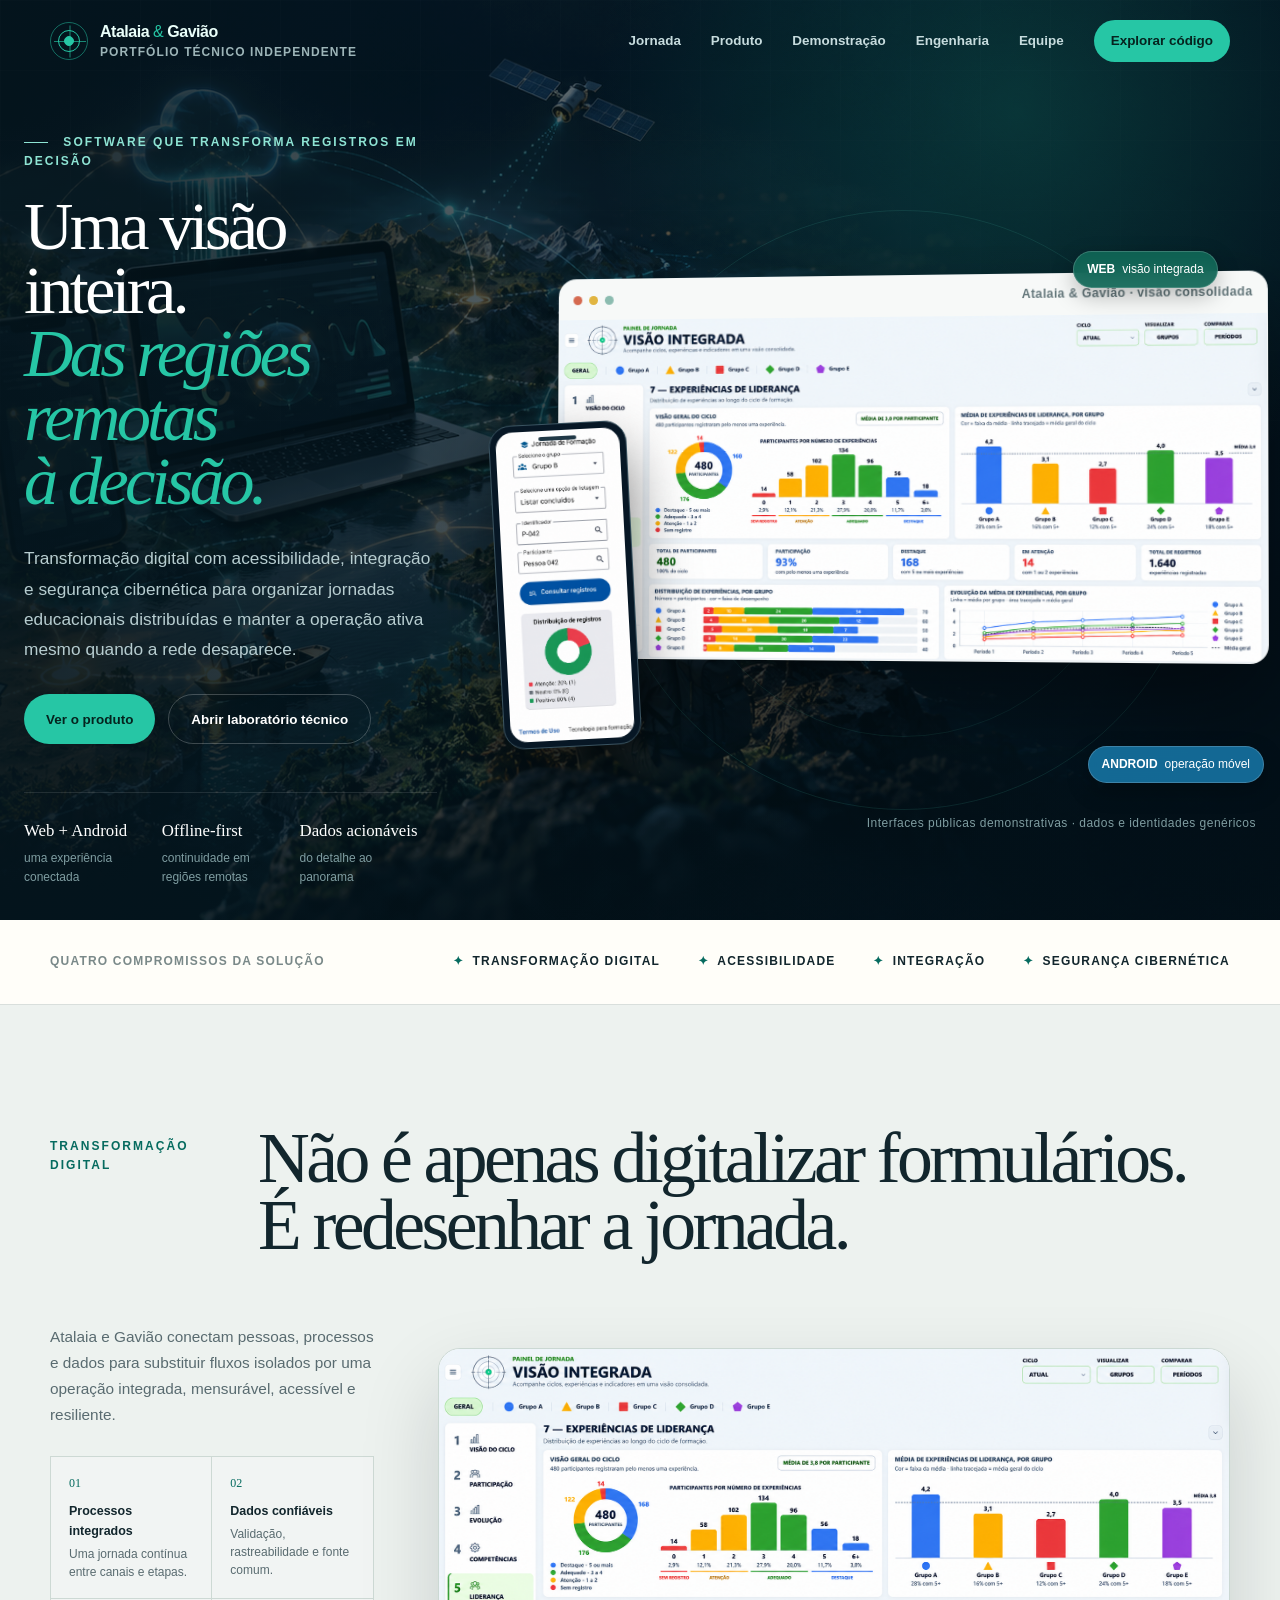
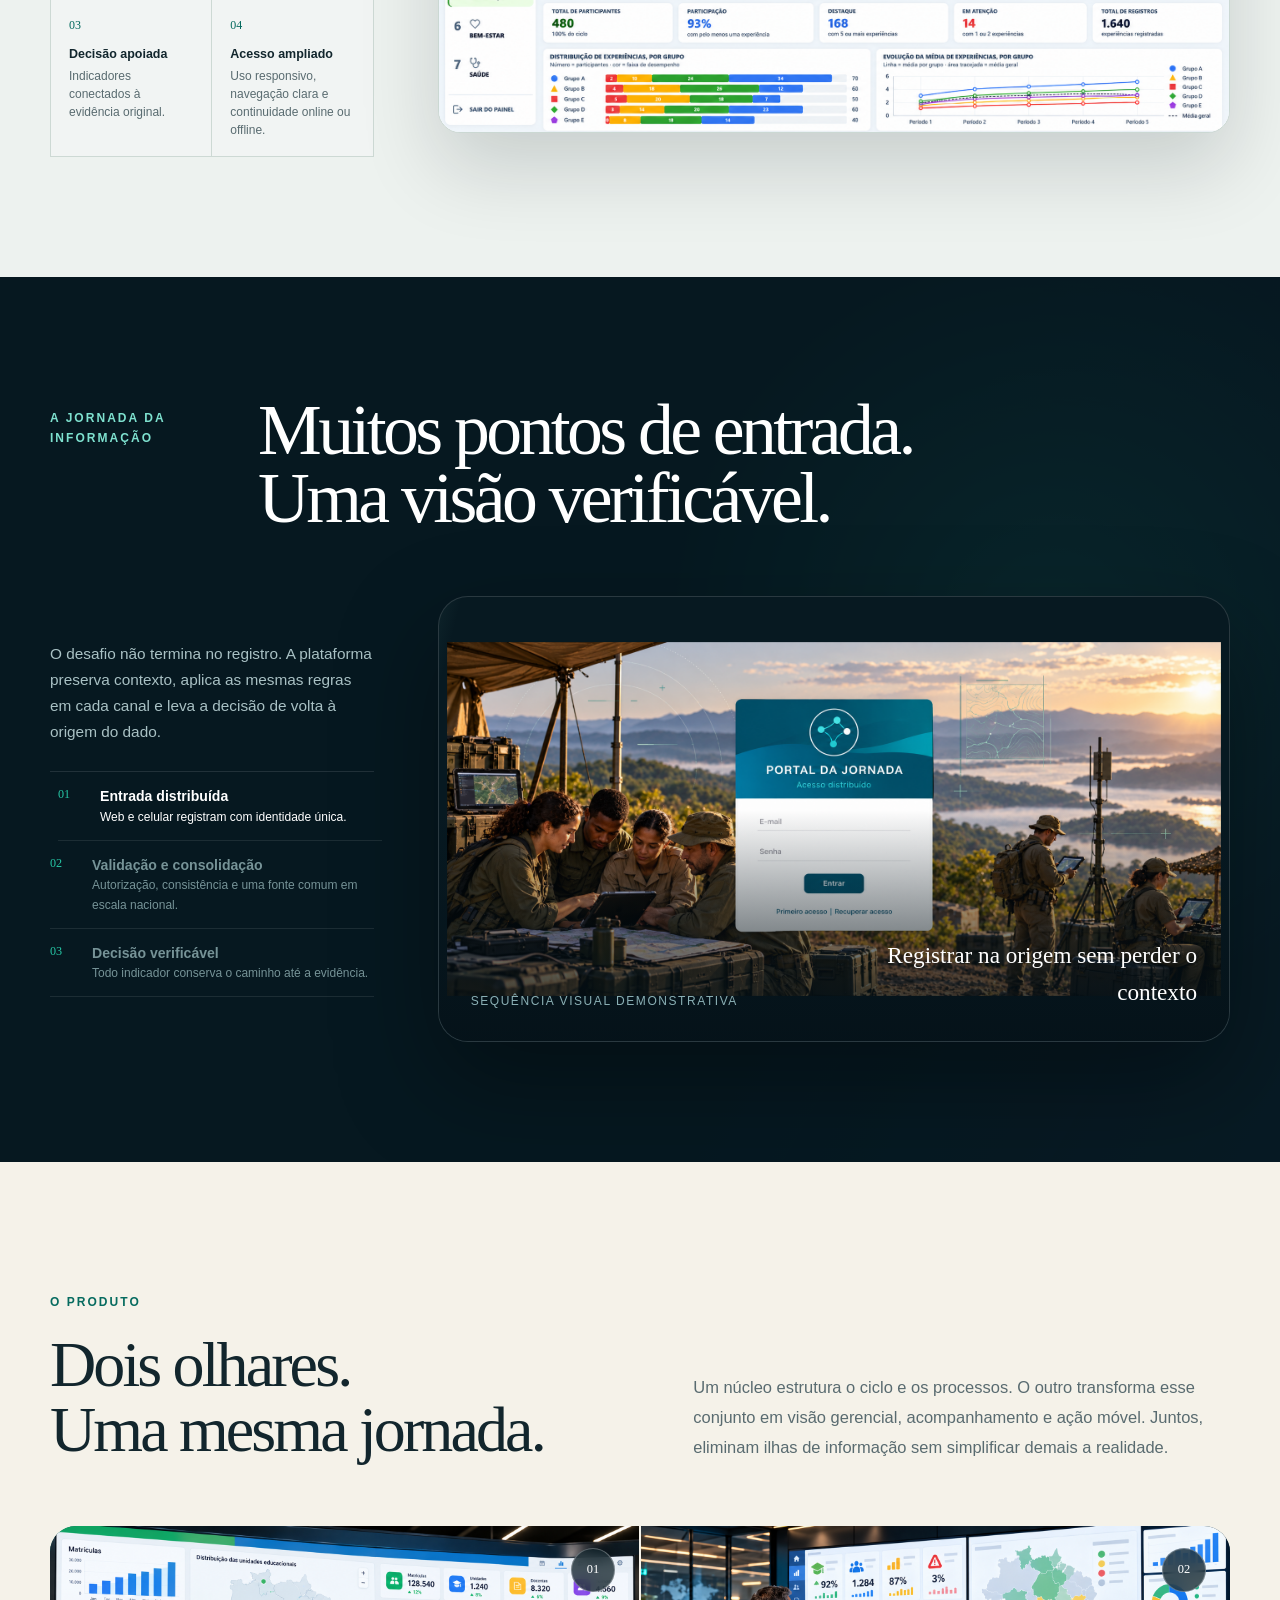
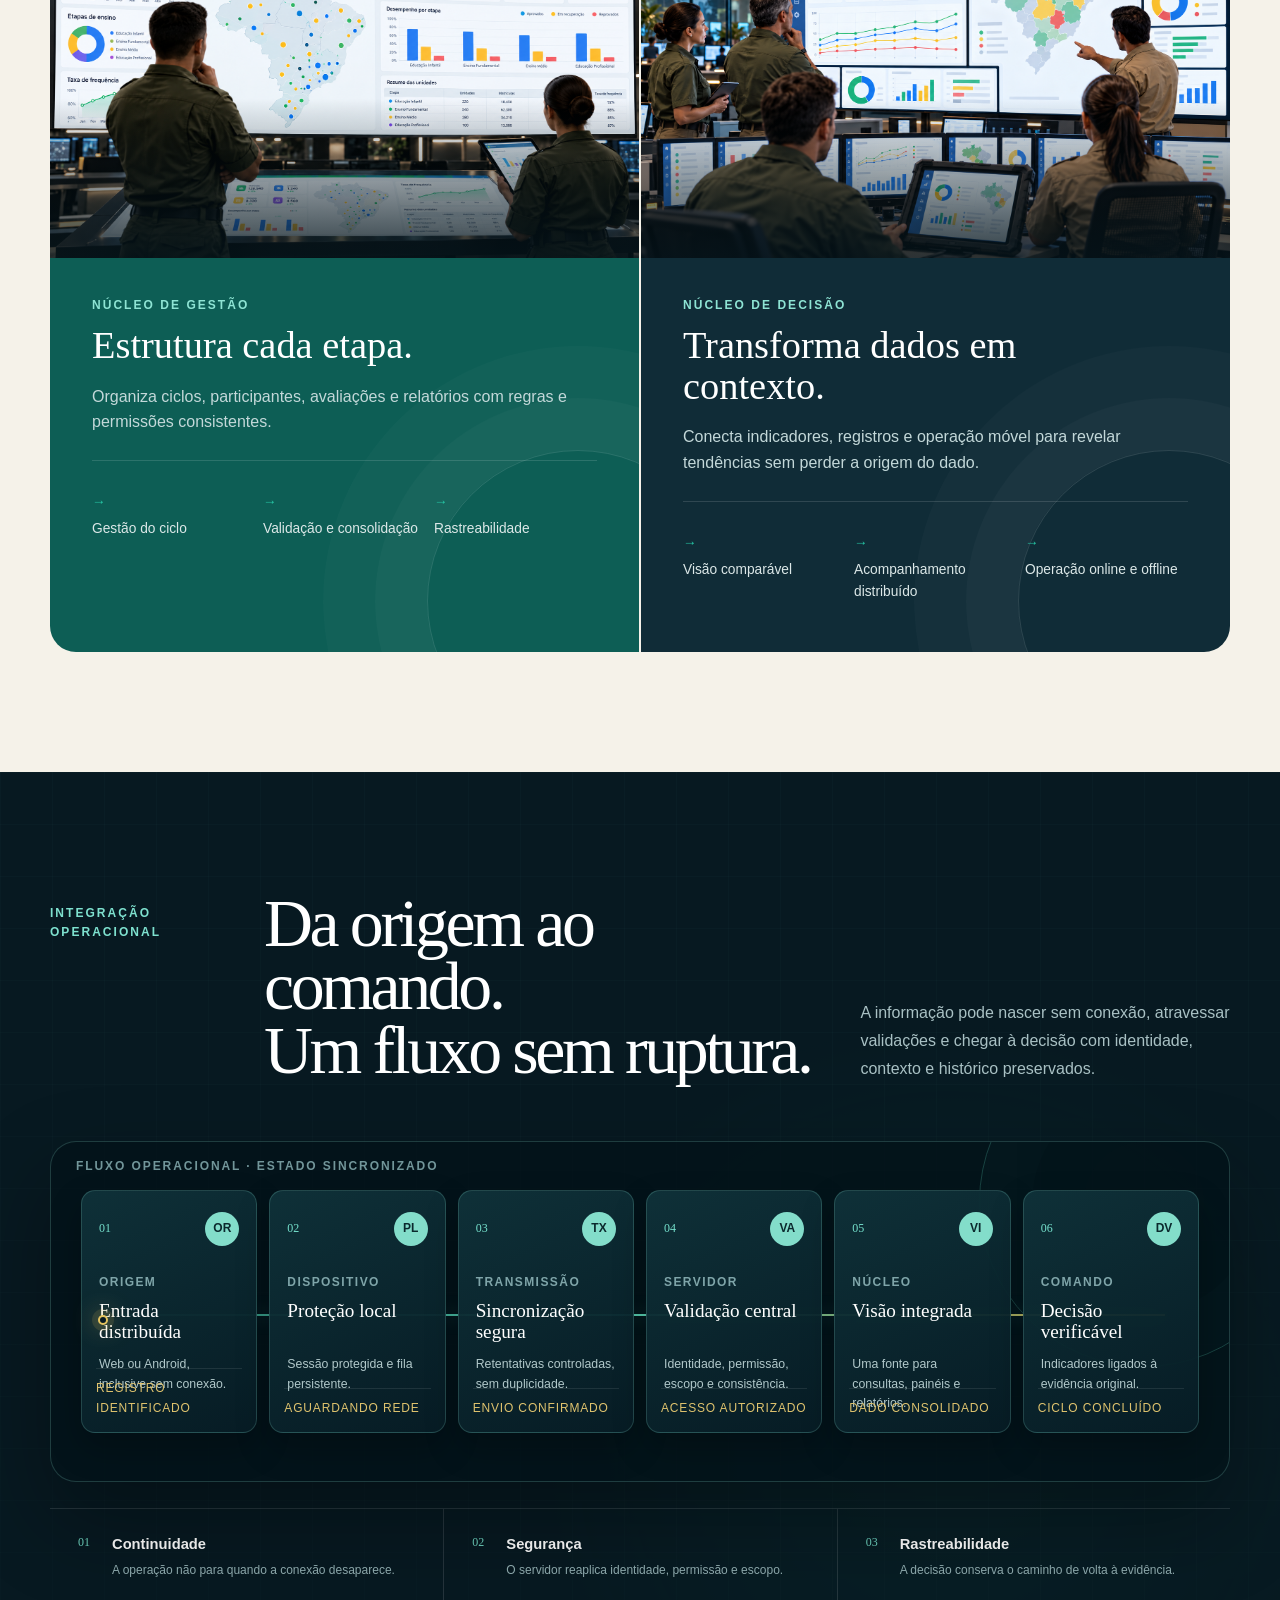
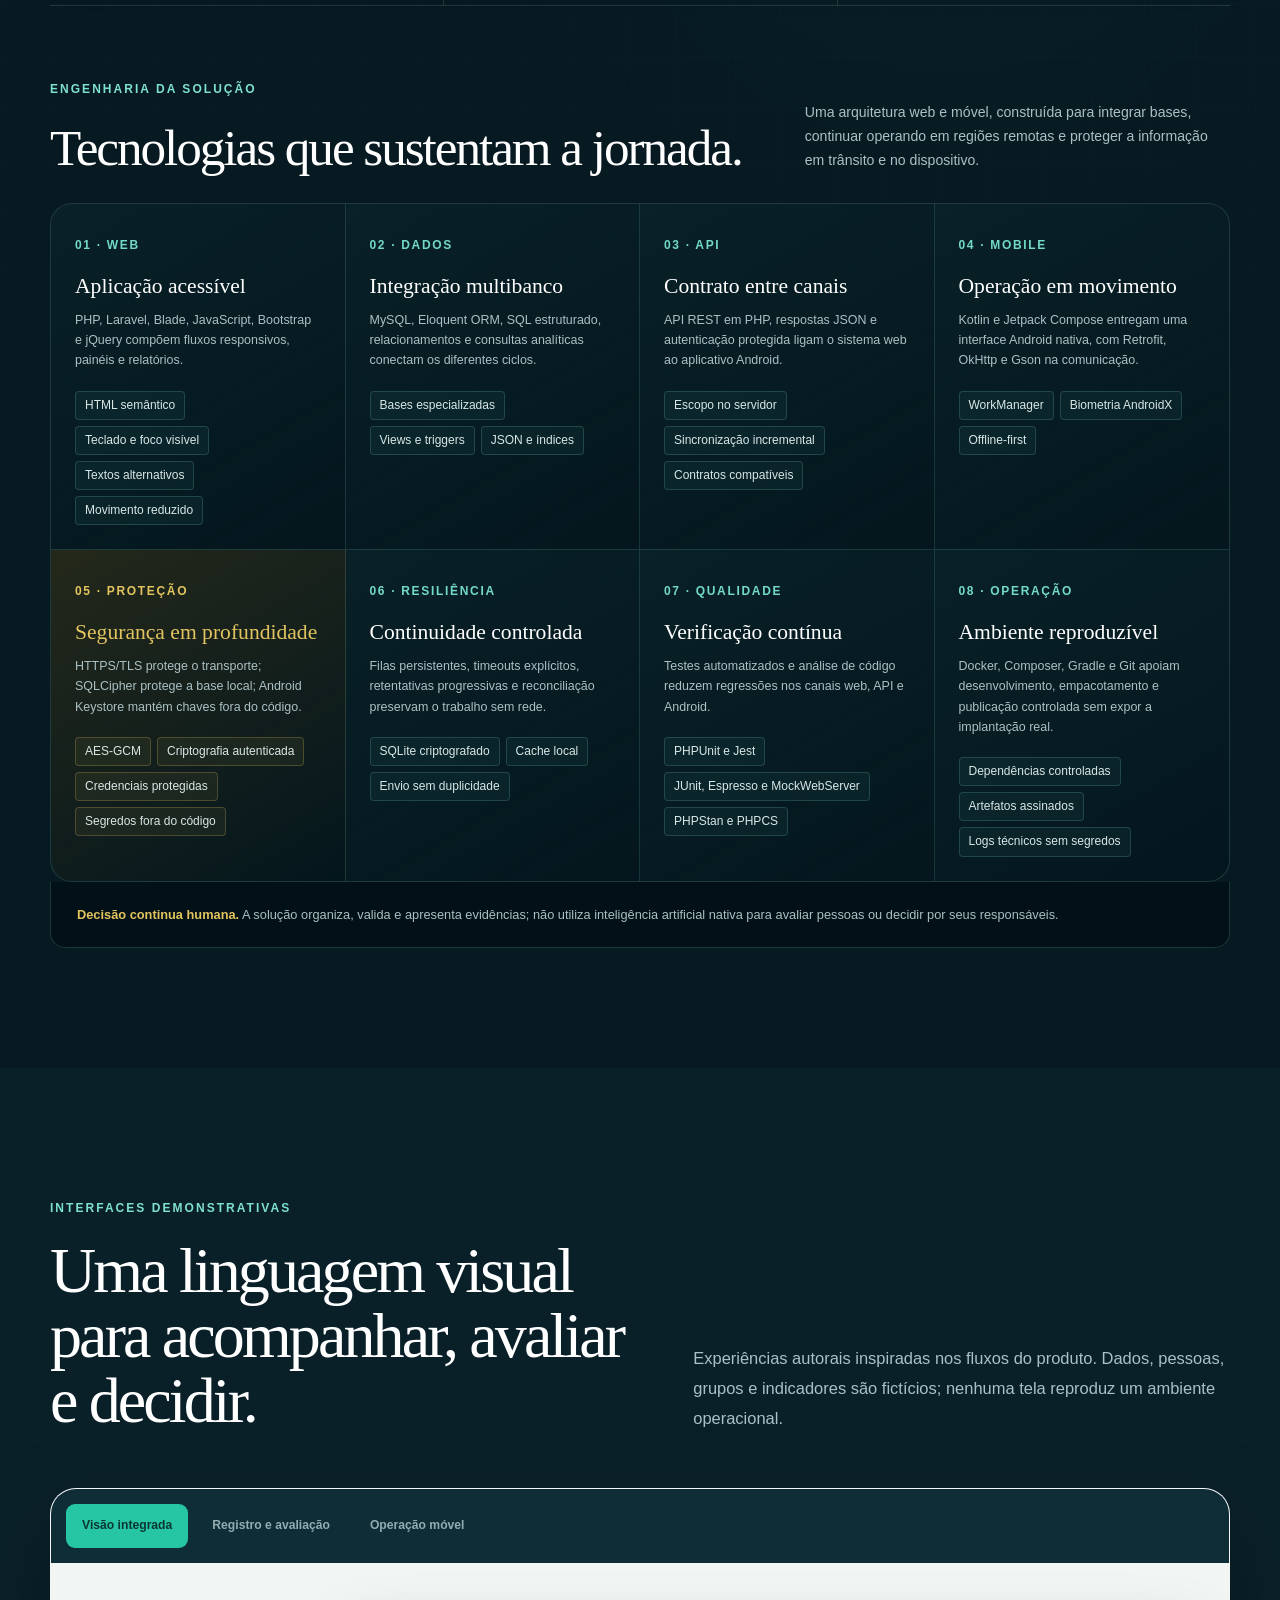
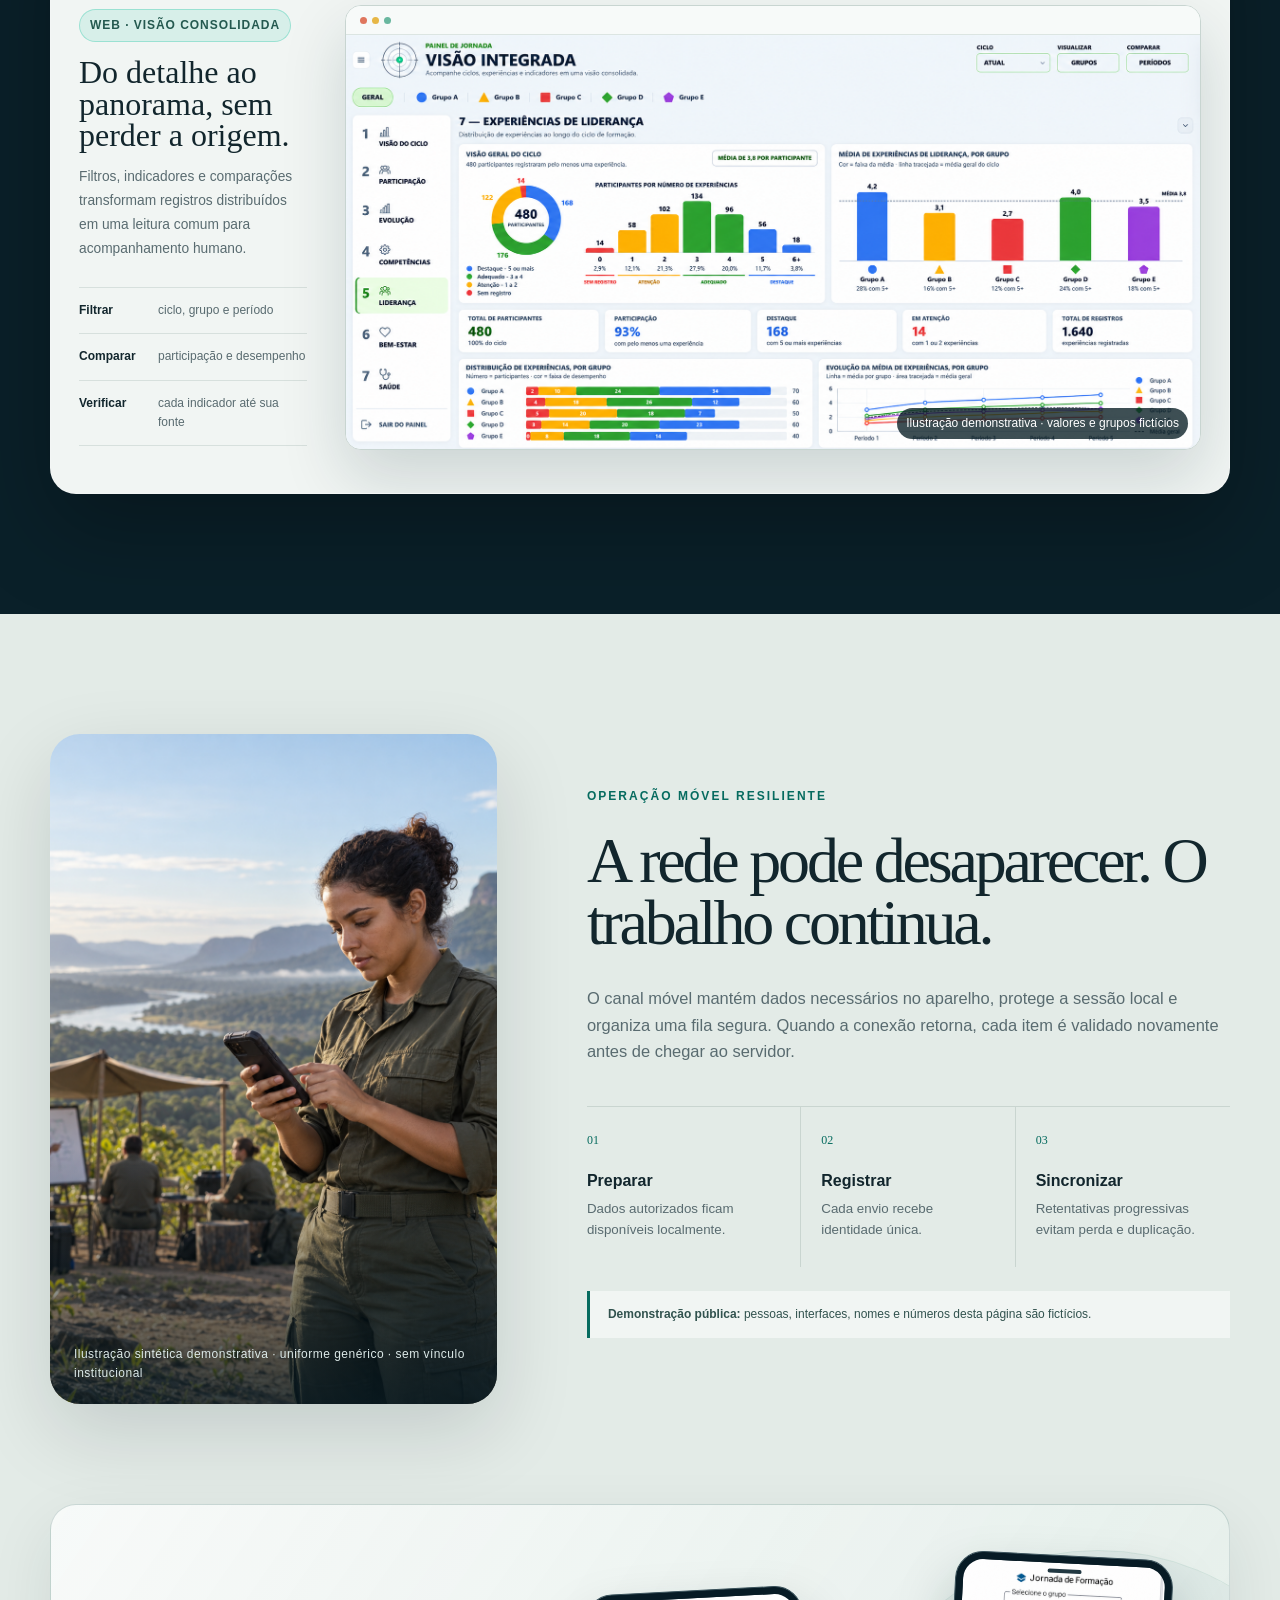
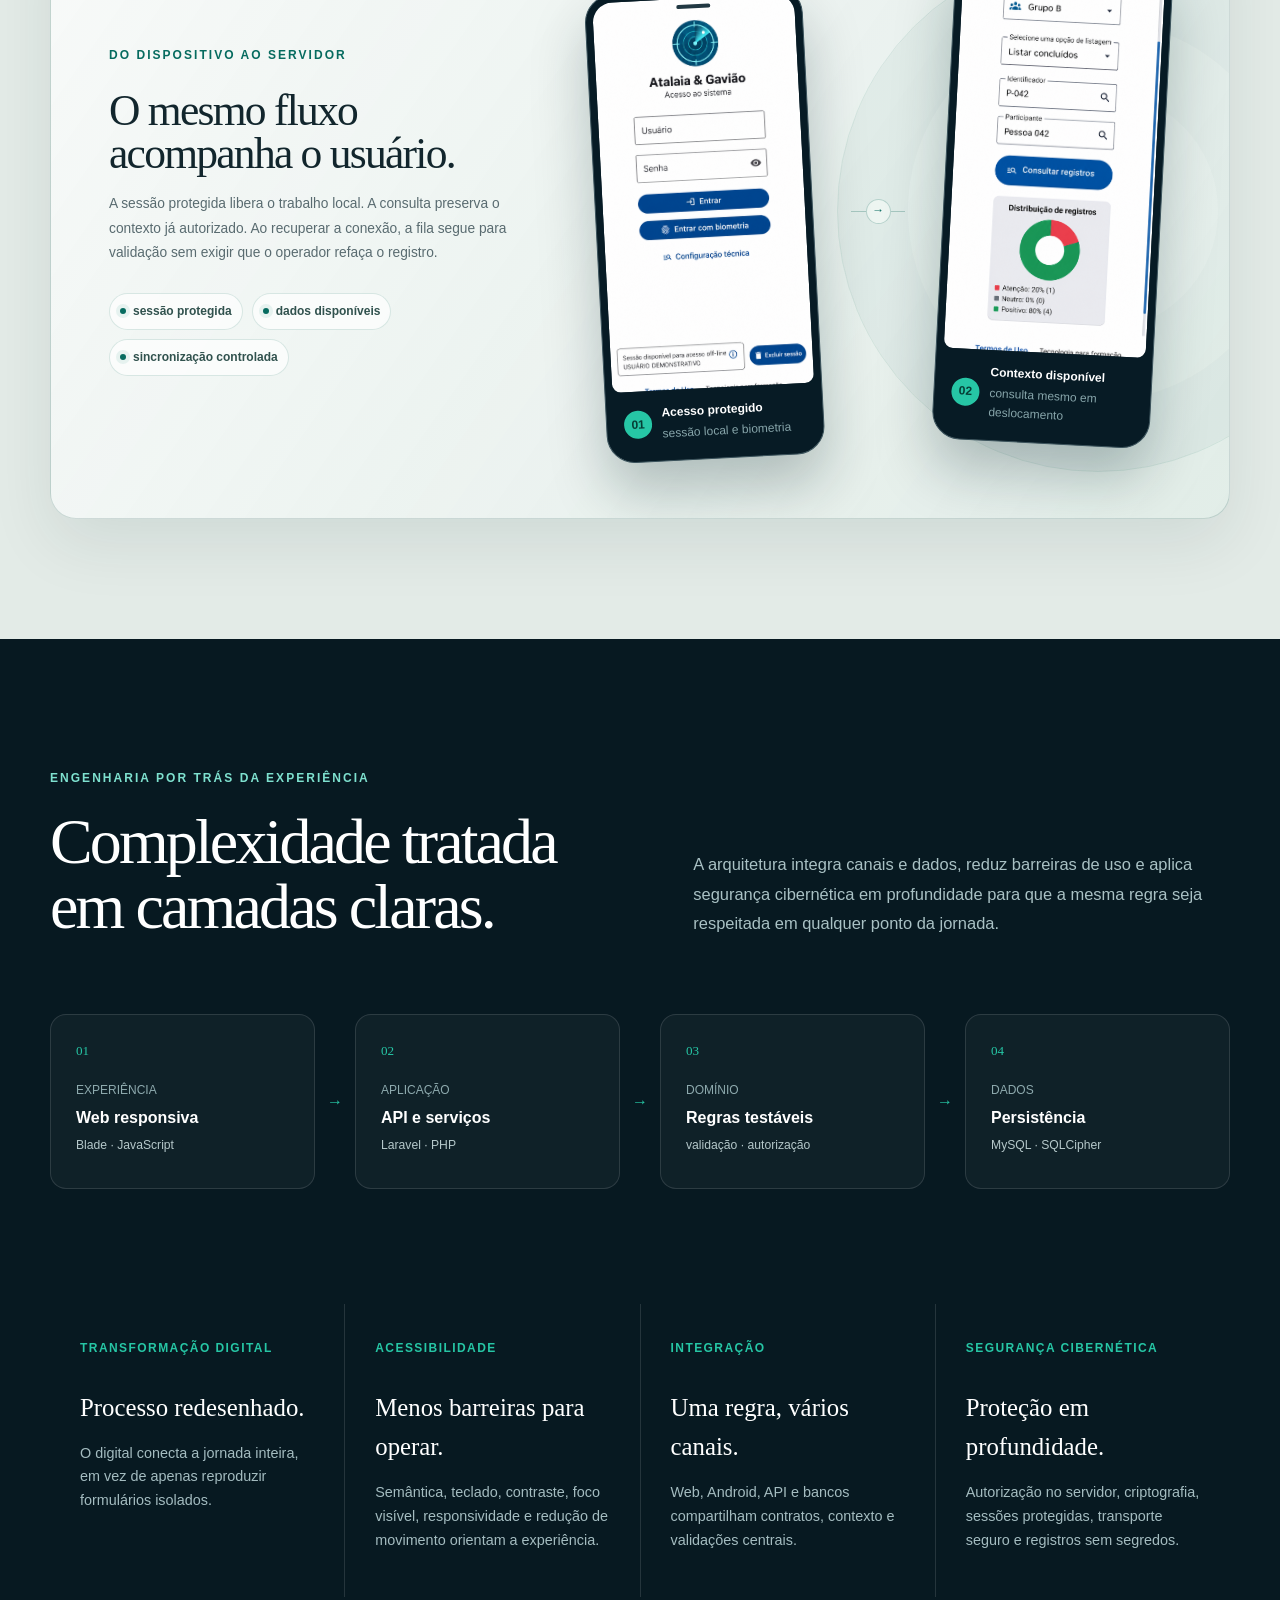
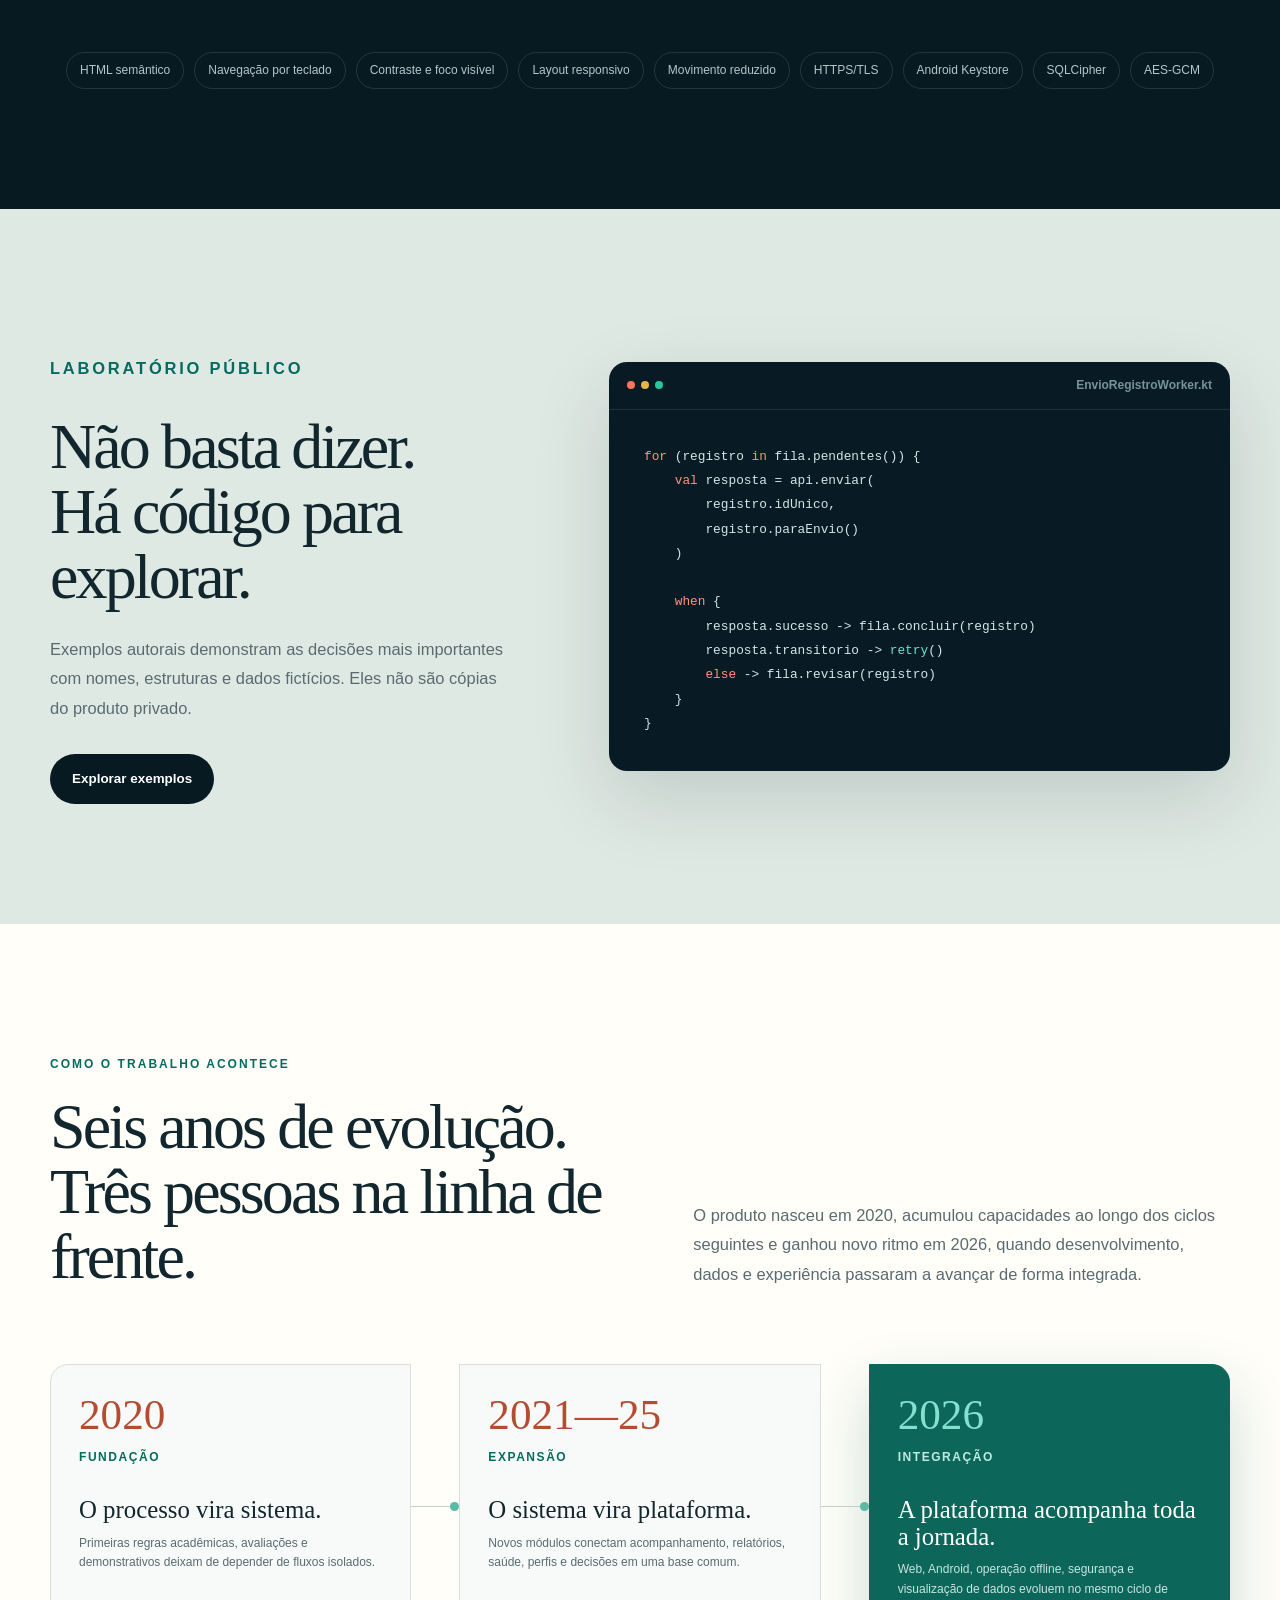
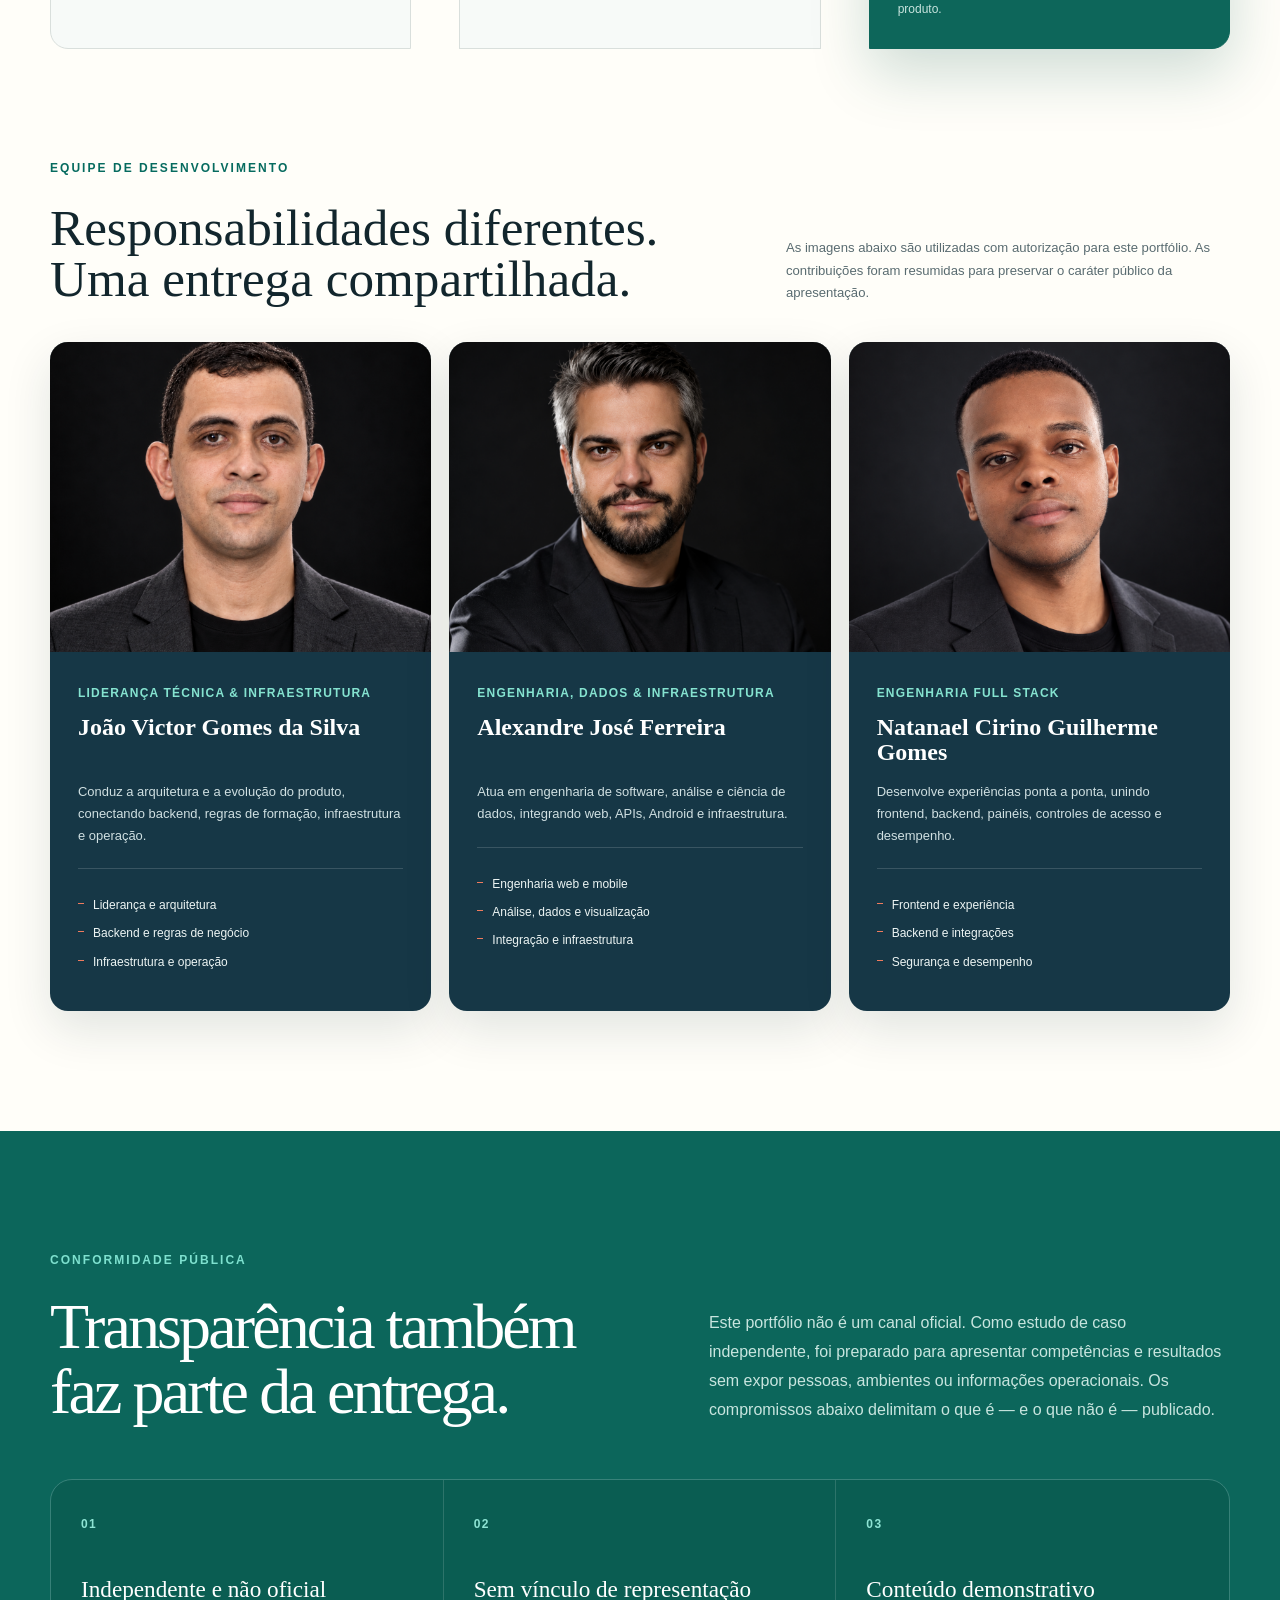
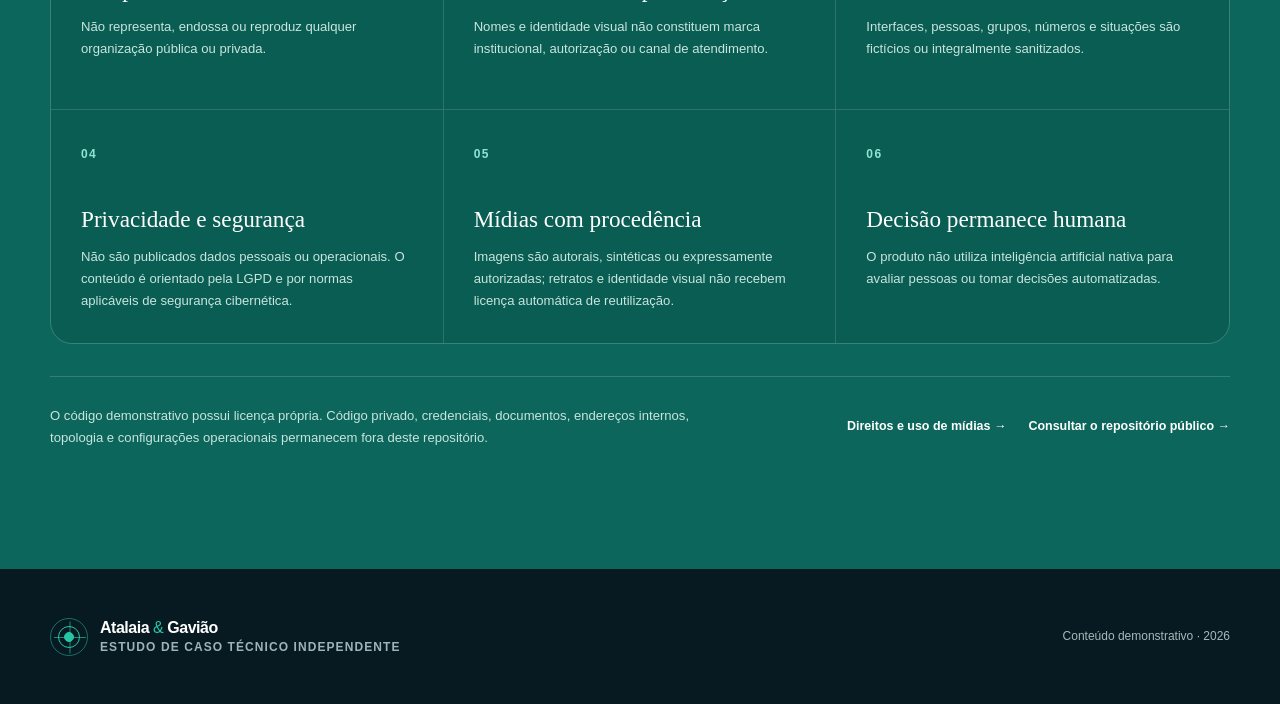
==== commit d209d0fc: "feat(accessibility): reforca conformidade WCAG Melhora contraste, foco, teclado, componentes ARIA, r" ====
--- a/docs/index.html
+++ b/docs/index.html
@@ -19,7 +19,7 @@
                 <span class="brand-symbol" aria-hidden="true"><i></i><i></i></span>
                 <span>Atalaia <b>&amp;</b> Gavião<small>portfólio técnico independente</small></span>
             </a>
-            <button class="menu-button" type="button" aria-expanded="false" aria-controls="nav-principal" data-menu><span></span><span></span><span></span><b class="sr-only">Abrir navegação</b></button>
+            <button class="menu-button" type="button" aria-expanded="false" aria-controls="nav-principal" data-menu><span></span><span></span><span></span><b class="sr-only" data-menu-label>Abrir navegação</b></button>
             <nav id="nav-principal" class="main-nav" aria-label="Navegação principal" data-nav>
                 <a href="#jornada">Jornada</a><a href="#produto">Produto</a><a href="#demonstracao">Demonstração</a><a href="#engenharia">Engenharia</a><a href="#equipe">Equipe</a><a class="nav-cta" href="examples/">Explorar código</a>
             </nav>
@@ -156,7 +156,7 @@
             <div class="container">
                 <div class="section-intro narrow reveal"><p class="eyebrow light">Interfaces demonstrativas</p><h2>Uma linguagem visual para acompanhar, avaliar e decidir.</h2><p>Experiências autorais inspiradas nos fluxos do produto. Dados, pessoas, grupos e indicadores são fictícios; nenhuma tela reproduz um ambiente operacional.</p></div>
                 <div class="demo-stage reveal" data-demo>
-                    <div class="demo-tabs" role="tablist" aria-label="Telas demonstrativas"><button role="tab" aria-selected="true" data-demo-tab="painel">Visão integrada</button><button role="tab" aria-selected="false" data-demo-tab="avaliacao">Registro e avaliação</button><button role="tab" aria-selected="false" data-demo-tab="mobile">Operação móvel</button></div>
+                    <div class="demo-tabs" role="tablist" aria-label="Telas demonstrativas" aria-orientation="horizontal"><button type="button" role="tab" aria-selected="true" data-demo-tab="painel">Visão integrada</button><button type="button" role="tab" aria-selected="false" data-demo-tab="avaliacao">Registro e avaliação</button><button type="button" role="tab" aria-selected="false" data-demo-tab="mobile">Operação móvel</button></div>
                     <div class="demo-panel active" role="tabpanel" data-demo-panel="painel">
                         <div class="interface-showcase">
                             <div class="interface-copy"><span class="demo-label">WEB · visão consolidada</span><h3>Do detalhe ao panorama, sem perder a origem.</h3><p>Filtros, indicadores e comparações transformam registros distribuídos em uma leitura comum para acompanhamento humano.</p><ul><li><strong>Filtrar</strong><span>ciclo, grupo e período</span></li><li><strong>Comparar</strong><span>participação e desempenho</span></li><li><strong>Verificar</strong><span>cada indicador até sua fonte</span></li></ul></div>
@@ -166,7 +166,7 @@
                     <div class="demo-panel" role="tabpanel" data-demo-panel="avaliacao" hidden>
                         <div class="assessment-demo">
                             <header class="assessment-head"><div><span class="demo-label">WEB · acompanhamento formativo</span><h3>Experiências de liderança</h3><p>Registro primeiro. Avaliação depois. Evidência preservada durante todo o ciclo.</p></div><div class="assessment-filters"><span>Ciclo atual</span><span>Todos os grupos</span></div></header>
-                            <div class="assessment-body">
+                            <div class="assessment-body" inert aria-hidden="true">
                                 <aside class="assessment-list" aria-label="Registros demonstrativos"><button class="is-selected"><i>P1</i><span><strong>Participante 014</strong><small>Coordenação de equipe · 4/8 critérios</small></span><b>Parcial</b></button><button><i>P2</i><span><strong>Participante 027</strong><small>Apoio à instrução · 8/8 critérios</small></span><b class="done">Concluída</b></button><button><i>P3</i><span><strong>Participante 031</strong><small>Liderança de grupo · 0/8 critérios</small></span><b class="pending">Pendente</b></button></aside>
                                 <section class="assessment-card" aria-label="Avaliação demonstrativa"><div class="assessment-title"><div><small>REGISTRO DEMO-014</small><h4>Conteúdos observados</h4></div><span class="pill partial">Parcial · 4/8</span></div><div class="rod-grid"><label><span>Adaptabilidade</span><b>Muito bom</b></label><label><span>Autoconfiança</span><b>Bom</b></label><label><span>Cooperação</span><b class="empty">Selecionar</b></label><label><span>Decisão</span><b>Bom</b></label><label><span>Equilíbrio emocional</span><b class="empty">Selecionar</b></label><label><span>Iniciativa</span><b>Muito bom</b></label><label><span>Persistência</span><b class="empty">Selecionar</b></label><label><span>Responsabilidade</span><b class="empty">Selecionar</b></label></div><footer><span>Salvamento parcial permitido</span><button type="button" tabindex="-1">Salvar avaliação</button></footer></section>
                             </div>
--- a/docs/assets/styles.css
+++ b/docs/assets/styles.css
@@ -2,11 +2,11 @@
     --night: #071921;
     --night-2: #0b2630;
     --ink: #12262d;
-    --muted: #64757a;
+    --muted: #596b70;
     --paper: #f5f2e9;
     --white: #fffef9;
     --mint: #26c6a5;
-    --mint-dark: #087f70;
+    --mint-dark: #066b5f;
     --coral: #ff745b;
     --gold: #e8b44a;
     --blue: #4f83e3;
@@ -28,14 +28,14 @@
 .sr-only { position: absolute; width: 1px; height: 1px; padding: 0; overflow: hidden; clip: rect(0, 0, 0, 0); white-space: nowrap; border: 0; }
 .skip-link { position: fixed; z-index: 1000; top: 12px; left: 12px; padding: 10px 16px; color: white; background: var(--mint-dark); transform: translateY(-150%); }
 .skip-link:focus { transform: none; }
-:focus-visible { outline: 3px solid var(--coral); outline-offset: 4px; }
+:focus-visible { outline: 3px solid #fff; outline-offset: 3px; box-shadow: 0 0 0 6px #005fcc; }
 
 .site-header { position: fixed; z-index: 100; top: 0; width: 100%; color: #eafffa; border-bottom: 1px solid transparent; transition: background .3s, border-color .3s, backdrop-filter .3s; }
 .site-header.scrolled { background: rgba(7, 25, 33, .9); border-color: rgba(255, 255, 255, .1); backdrop-filter: blur(18px); }
 .header-inner { display: flex; min-height: 82px; align-items: center; justify-content: space-between; gap: 30px; }
 .brand { display: inline-flex; align-items: center; gap: 12px; color: inherit; font-weight: 800; letter-spacing: -.03em; text-decoration: none; line-height: 1.05; }
 .brand b { color: var(--mint); font-weight: 500; }
-.brand small { display: block; margin-top: 5px; color: #9db5b8; font-size: .66rem; font-weight: 600; letter-spacing: .09em; text-transform: uppercase; }
+.brand small { display: block; margin-top: 5px; color: #9db5b8; font-size: .75rem; font-weight: 600; letter-spacing: .09em; text-transform: uppercase; }
 .brand-symbol { position: relative; display: block; width: 38px; height: 38px; border: 1px solid rgba(38, 198, 165, .5); border-radius: 50%; }
 .brand-symbol::before, .brand-symbol::after { content: ""; position: absolute; inset: 7px; border: 1px solid var(--mint); border-radius: 50%; }
 .brand-symbol::after { inset: 13px; background: var(--mint); }
@@ -45,7 +45,7 @@
 .main-nav a { color: #c7dcde; text-decoration: none; transition: color .2s; }
 .main-nav a:hover { color: white; }
 .main-nav .nav-cta { padding: 10px 17px; color: #06231f; border-radius: 999px; background: var(--mint); }
-.menu-button { display: none; width: 42px; height: 42px; padding: 10px; border: 0; background: transparent; }
+.menu-button { display: none; width: 44px; height: 44px; padding: 10px; border: 0; background: transparent; }
 .menu-button span { display: block; height: 2px; margin: 5px 0; background: white; }
 
 .hero { position: relative; min-height: 860px; overflow: hidden; color: white; background: var(--night); }
@@ -55,7 +55,7 @@
 .hero-grid { position: relative; z-index: 2; display: grid; width: min(1380px, calc(100% - 48px)); min-height: 920px; grid-template-columns: minmax(390px, .7fr) minmax(0, 1.3fr); align-items: center; gap: clamp(38px, 4vw, 66px); padding-top: 100px; }
 .hero-grid > * { min-width: 0; }
 .hero-copy { position: relative; z-index: 6; }
-.eyebrow { margin: 0 0 24px; color: #8ee4d4; font-size: .7rem; font-weight: 800; letter-spacing: .17em; text-transform: uppercase; }
+.eyebrow { margin: 0 0 24px; color: #8ee4d4; font-size: .75rem; font-weight: 800; letter-spacing: .17em; text-transform: uppercase; }
 .eyebrow span { display: inline-block; width: 24px; height: 1px; margin: 0 10px 3px 0; background: currentColor; }
 .eyebrow.dark { color: var(--mint-dark); }
 .eyebrow.light { color: #7ee1cf; }
@@ -71,11 +71,11 @@
 .hero-proof li { padding-right: 16px; }
 .hero-proof strong, .hero-proof span { display: block; }
 .hero-proof strong { font-family: Georgia, serif; font-size: 1.05rem; font-weight: 500; }
-.hero-proof span { margin-top: 4px; color: #7f9da1; font-size: .7rem; }
+.hero-proof span { margin-top: 4px; color: #7f9da1; font-size: .75rem; }
 
 .hero-visual { position: relative; min-height: 650px; margin: 0; overflow: hidden; border: 1px solid rgba(255,255,255,.14); border-radius: 30px; background: #06151e; box-shadow: 0 42px 100px rgba(0,0,0,.4); }
 .hero-image { width: 100%; height: 650px; object-fit: cover; object-position: center; filter: saturate(.9) contrast(1.04); }
-.hero-visual figcaption { position: absolute; right: 18px; bottom: 16px; padding: 7px 11px; color: #d0dfe1; border: 1px solid rgba(255,255,255,.16); border-radius: 999px; background: rgba(7,25,33,.82); font-size: .53rem; letter-spacing: .04em; }
+.hero-visual figcaption { position: absolute; right: 18px; bottom: 16px; padding: 7px 11px; color: #d0dfe1; border: 1px solid rgba(255,255,255,.16); border-radius: 999px; background: rgba(7,25,33,.82); font-size: .75rem; letter-spacing: .04em; }
 .hero-showcase { overflow: visible; border: 0; background: transparent; box-shadow: none; isolation: isolate; perspective: 1600px; }
 .showcase-orbit { position: absolute; z-index: -1; top: 50%; left: 54%; width: 600px; max-width: 92%; aspect-ratio: 1; border: 1px solid rgba(79,202,177,.13); border-radius: 50%; transform: translate(-50%, -50%); }
 .showcase-orbit::before, .showcase-orbit::after { content: ""; position: absolute; border: 1px solid rgba(79,202,177,.1); border-radius: 50%; }
@@ -83,19 +83,19 @@
 .showcase-browser { position: absolute; z-index: 2; top: 94px; right: 0; width: 91%; margin: 0; overflow: hidden; border: 1px solid rgba(255,255,255,.25); border-radius: 18px; background: #eff3f2; box-shadow: 0 38px 80px rgba(0,0,0,.42); transform: rotateY(-5deg) rotateX(1deg); transform-origin: left center; transition: transform .75s cubic-bezier(.2,.8,.2,1), box-shadow .75s ease; }
 .showcase-window { display: flex; height: 40px; align-items: center; gap: 7px; padding: 0 14px; color: #64777b; background: #f7f9f8; }
 .showcase-window span { width: 9px; height: 9px; border-radius: 50%; background: #d56a50; }.showcase-window span:nth-child(2) { background: #e1b541; }.showcase-window span:nth-child(3) { background: #8cbcb0; }
-.showcase-window small { margin-left: auto; font-size: .56rem; font-weight: 700; letter-spacing: .03em; }
+.showcase-window small { margin-left: auto; font-size: .75rem; font-weight: 700; letter-spacing: .03em; }
 .showcase-browser img { display: block; width: 100%; height: auto; }
 .showcase-mobile { position: absolute; z-index: 4; bottom: 88px; left: 1%; width: 18%; max-width: 145px; margin: 0; padding: 6px; border: 1px solid #3a5360; border-radius: 22px; background: #071725; box-shadow: 0 28px 58px rgba(0,0,0,.5); transform: rotate(-3deg); transition: transform .75s cubic-bezier(.2,.8,.2,1), box-shadow .75s ease; }
 .showcase-mobile img { display: block; width: 100%; height: 310px; object-fit: cover; object-position: top; border-radius: 17px; }
 .showcase-speaker { position: absolute; z-index: 2; top: 12px; left: 50%; width: 38px; height: 4px; border-radius: 999px; background: #203846; transform: translateX(-50%); }
-.showcase-tag { position: absolute; z-index: 5; display: inline-flex; align-items: baseline; gap: 7px; padding: 8px 13px; color: white; border: 1px solid rgba(255,255,255,.18); border-radius: 999px; box-shadow: 0 8px 22px rgba(0,0,0,.26); font-size: .63rem; white-space: nowrap; backdrop-filter: blur(10px); }
-.showcase-tag strong { font-size: .67rem; text-transform: uppercase; }.showcase-tag-web { top: 66px; right: 5%; background: rgba(16,103,86,.92); }.showcase-tag-mobile { right: -8px; bottom: 52px; background: rgba(21,111,157,.94); }
-.showcase-caption { position: absolute; z-index: 5; right: 0; bottom: 2px; margin: 0; color: #7f9da1; font-size: .54rem; letter-spacing: .04em; }
+.showcase-tag { position: absolute; z-index: 5; display: inline-flex; align-items: baseline; gap: 7px; padding: 8px 13px; color: white; border: 1px solid rgba(255,255,255,.18); border-radius: 999px; box-shadow: 0 8px 22px rgba(0,0,0,.26); font-size: .75rem; white-space: nowrap; backdrop-filter: blur(10px); }
+.showcase-tag strong { font-size: .75rem; text-transform: uppercase; }.showcase-tag-web { top: 66px; right: 5%; background: rgba(16,103,86,.92); }.showcase-tag-mobile { right: -8px; bottom: 52px; background: rgba(21,111,157,.94); }
+.showcase-caption { position: absolute; z-index: 5; right: 0; bottom: 2px; margin: 0; color: #7f9da1; font-size: .75rem; letter-spacing: .04em; }
 .hero-showcase:hover .showcase-browser { box-shadow: 0 46px 95px rgba(0,0,0,.48); transform: rotateY(0) rotateX(0) translateY(-5px); }
 .hero-showcase:hover .showcase-mobile { box-shadow: 0 34px 68px rgba(0,0,0,.58); transform: rotate(0) translate(-4px,-12px); }
 
 .hero-console { position: relative; overflow: hidden; border: 1px solid rgba(255,255,255,.18); border-radius: 22px; color: var(--ink); background: #edf3f1; box-shadow: 0 32px 70px rgba(0,18,25,.18); }
-.demo-label { display: inline-flex; padding: 6px 10px; color: #24594f; border: 1px solid rgba(38,198,165,.35); border-radius: 999px; background: rgba(38,198,165,.12); font-size: .6rem; font-style: normal; font-weight: 800; letter-spacing: .08em; text-transform: uppercase; }
+.demo-label { display: inline-flex; padding: 6px 10px; color: #24594f; border: 1px solid rgba(38,198,165,.35); border-radius: 999px; background: rgba(38,198,165,.12); font-size: .75rem; font-style: normal; font-weight: 800; letter-spacing: .08em; text-transform: uppercase; }
 .hero-console > .demo-label { position: absolute; z-index: 4; right: 16px; bottom: 12px; }
 .console-top { display: flex; height: 66px; align-items: center; gap: 12px; padding: 0 20px; color: white; background: #102d35; }
 .console-logo { display: grid; width: 32px; height: 32px; place-items: center; border-radius: 9px; background: var(--mint); }
@@ -103,8 +103,8 @@
 .console-top div { margin-right: auto; }
 .console-top strong, .console-top small { display: block; }
 .console-top strong { font-size: .75rem; }
-.console-top small { color: #91acb0; font-size: .56rem; }
-.status-dot { color: #8ee4d4; font-size: .6rem; }
+.console-top small { color: #91acb0; font-size: .75rem; }
+.status-dot { color: #8ee4d4; font-size: .75rem; }
 .status-dot::before { content: ""; display: inline-block; width: 6px; height: 6px; margin-right: 5px; border-radius: 50%; background: var(--mint); box-shadow: 0 0 0 4px rgba(38,198,165,.13); }
 .console-body { display: grid; min-height: 500px; grid-template-columns: 54px 1fr; }
 .console-nav { display: flex; align-items: center; flex-direction: column; gap: 24px; padding-top: 26px; background: #0b242c; }
@@ -113,40 +113,40 @@
 .console-content { padding: 26px; }
 .console-heading { display: flex; align-items: center; justify-content: space-between; }
 .console-heading small, .console-heading strong { display: block; }
-.console-heading small { color: #7d8e91; font-size: .58rem; text-transform: uppercase; }
+.console-heading small { color: var(--muted); font-size: .75rem; text-transform: uppercase; }
 .console-heading strong { font-family: Georgia, serif; font-size: 1.3rem; }
-.console-heading button { padding: 8px 10px; color: #52696d; border: 1px solid #d0dbd8; border-radius: 7px; background: white; font-size: .58rem; }
+.console-heading button { padding: 8px 10px; color: #52696d; border: 1px solid #d0dbd8; border-radius: 7px; background: white; font-size: .75rem; }
 .metric-row { display: grid; gap: 10px; margin-top: 20px; grid-template-columns: repeat(3, 1fr); }
 .metric-row article, .chart-card, .record-strip { border: 1px solid #d9e3df; border-radius: 10px; background: white; }
 .metric-row article { padding: 13px; }
 .metric-row span, .metric-row strong, .metric-row small { display: block; }
-.metric-row span { color: #738487; font-size: .57rem; }
+.metric-row span { color: var(--muted); font-size: .75rem; }
 .metric-row strong { margin: 3px 0; font-family: Georgia, serif; font-size: 1.35rem; }
-.metric-row small { color: #849396; font-size: .52rem; }
+.metric-row small { color: var(--muted); font-size: .75rem; }
 .metric-row .up { color: var(--mint-dark); }
 .metric-row .warn { color: #bf674f; }
 .chart-card { margin-top: 12px; padding: 15px 16px 6px; }
 .chart-title { display: flex; align-items: center; justify-content: space-between; }
-.chart-title strong { font-size: .65rem; }
-.chart-title span { color: #809094; font-size: .48rem; word-spacing: 4px; }
+.chart-title strong { font-size: .75rem; }
+.chart-title span { color: var(--muted); font-size: .75rem; word-spacing: 4px; }
 .chart-card svg { width: 100%; height: 170px; }
 .chart-card .grid path { fill: none; stroke: #e7ecea; stroke-width: 1; }
 .chart-card .area { fill: url(#area); }
 .chart-card .line-a, .chart-card .line-b { fill: none; stroke-width: 3; }
 .chart-card .line-a { stroke: var(--mint-dark); }
 .chart-card .line-b { stroke: var(--coral); stroke-dasharray: 4 5; }
-.record-strip { display: grid; align-items: center; gap: 12px; margin-top: 12px; padding: 10px 13px; color: #647679; grid-template-columns: 1fr auto auto; font-size: .52rem; }
+.record-strip { display: grid; align-items: center; gap: 12px; margin-top: 12px; padding: 10px 13px; color: var(--muted); grid-template-columns: 1fr auto auto; font-size: .75rem; }
 .record-strip > span:first-child { display: grid; grid-template-columns: 28px 1fr; }
 .record-strip .avatar { grid-row: 1 / 3; }
 .record-strip b { color: var(--ink); }
 .record-strip small { grid-column: 2; }
-.avatar { display: inline-grid; width: 28px; height: 28px; margin-right: 8px; place-items: center; color: #075e52; border-radius: 50%; background: #b9eee3; font-size: .5rem; font-style: normal; font-weight: 800; }
-.pill { display: inline-flex; padding: 5px 9px; border-radius: 999px; font-size: .55rem; font-weight: 800; }
+.avatar { display: inline-grid; width: 28px; height: 28px; margin-right: 8px; place-items: center; color: #075e52; border-radius: 50%; background: #b9eee3; font-size: .75rem; font-style: normal; font-weight: 800; }
+.pill { display: inline-flex; padding: 5px 9px; border-radius: 999px; font-size: .75rem; font-weight: 800; }
 .pill.complete { color: #08705f; background: #d7f5ec; }
 .pill.partial { color: #315f9d; background: #e2edff; }
 .pill.pending { color: #926315; background: #fff0c9; }
 
-.trust-strip { color: #7a8989; border-bottom: 1px solid var(--line); background: var(--white); font-size: .7rem; font-weight: 700; letter-spacing: .1em; text-transform: uppercase; }
+.trust-strip { color: #7a8989; border-bottom: 1px solid var(--line); background: var(--white); font-size: .75rem; font-weight: 700; letter-spacing: .1em; text-transform: uppercase; }
 .trust-strip .container { display: flex; min-height: 84px; align-items: center; justify-content: space-between; gap: 30px; }
 .trust-strip ul { display: flex; flex-wrap: wrap; gap: 38px; margin: 0; color: var(--ink); list-style: none; }
 .trust-strip li::before { content: "✦"; margin-right: 8px; color: var(--mint-dark); }
@@ -161,9 +161,9 @@
 .transformation-pillars { display: grid; gap: 1px; border: 1px solid #cdd9d4; background: #cdd9d4; grid-template-columns: 1fr 1fr; }
 .transformation-pillars article { min-height: 112px; padding: 17px 18px; background: rgba(255,255,255,.72); }
 .transformation-pillars span, .transformation-pillars strong, .transformation-pillars small { display: block; }
-.transformation-pillars span { color: var(--mint-dark); font-family: Georgia, serif; font-size: .7rem; }
+.transformation-pillars span { color: var(--mint-dark); font-family: Georgia, serif; font-size: .75rem; }
 .transformation-pillars strong { margin: 9px 0 3px; font-size: .78rem; }
-.transformation-pillars small { color: var(--muted); font-size: .66rem; line-height: 1.5; }
+.transformation-pillars small { color: var(--muted); font-size: .75rem; line-height: 1.5; }
 .transformation-console { width: 100%; transform: perspective(1600px) rotateY(-2deg) rotateX(1deg); transform-origin: left center; }
 .transformation-figure { position: relative; width: 100%; margin: 0; overflow: hidden; border: 1px solid #cbd8d3; border-radius: 22px; background: white; box-shadow: 0 34px 80px rgba(0,18,25,.16); transform: perspective(1600px) rotateY(-1deg) rotateX(.4deg); transform-origin: left center; }
 .transformation-figure img { width: 100%; height: auto; }
@@ -182,7 +182,7 @@
 .journey-steps li > span { color: var(--mint); font-family: Georgia, serif; font-size: .76rem; }
 .journey-steps strong, .journey-steps small { display: block; }
 .journey-steps strong { font-size: .88rem; }
-.journey-steps small { color: inherit; font-size: .68rem; }
+.journey-steps small { color: inherit; font-size: .75rem; }
 .journey-media { position: relative; min-height: 0; aspect-ratio: 16 / 9; margin: 0; overflow: hidden; border: 1px solid rgba(255,255,255,.14); border-radius: 30px; background: #071921; box-shadow: 0 40px 100px rgba(0,0,0,.36); }
 .journey-media .journey-image { position: absolute; inset: 0; width: 100%; height: 100%; padding: 10px; object-fit: contain; opacity: 0; transform: scale(1); transition: opacity .75s ease, transform 1.2s ease; }
 .journey-media .journey-image.active { opacity: 1; transform: scale(1.005); }
@@ -192,7 +192,7 @@
 .journey-media::after { content: ""; position: absolute; inset: 0; background: linear-gradient(180deg, transparent 48%, rgba(5,18,25,.94)); pointer-events: none; }
 .journey-scan { position: absolute; z-index: 2; top: 0; bottom: 0; left: -22%; width: 18%; opacity: .45; background: linear-gradient(90deg, transparent, rgba(142,228,212,.34), transparent); transform: skewX(-14deg); animation: scan 7s linear infinite; }
 .journey-media figcaption { position: absolute; z-index: 3; right: 32px; bottom: 30px; left: 32px; display: flex; align-items: end; justify-content: space-between; gap: 25px; }
-.journey-media figcaption span { color: #8bb0b5; font-size: .62rem; letter-spacing: .13em; text-transform: uppercase; }
+.journey-media figcaption span { color: #8bb0b5; font-size: .75rem; letter-spacing: .13em; text-transform: uppercase; }
 .journey-media figcaption strong { max-width: 330px; text-align: right; font-family: Georgia, serif; font-size: 1.45rem; font-weight: 400; }
 @keyframes scan { from { left: -24%; } to { left: 112%; } }
 
@@ -236,7 +236,7 @@
 .operation-heading h2 { margin: 0; font-family: Georgia, serif; font-size: clamp(3.2rem,5.3vw,5.8rem); font-weight: 400; line-height: .94; letter-spacing: -.05em; }
 .operation-heading > p:last-child { margin: 0; color: #a9c1c4; font-size: 1rem; line-height: 1.75; }
 .operation-board { position: relative; padding: 48px 30px; overflow: hidden; border: 1px solid rgba(142,228,212,.2); border-radius: 26px; background: rgba(3,18,25,.78); box-shadow: 0 38px 90px rgba(0,0,0,.32); }
-.operation-board::before { content: "FLUXO OPERACIONAL · ESTADO SINCRONIZADO"; position: absolute; top: 15px; left: 25px; color: #72969a; font-size: .52rem; font-weight: 800; letter-spacing: .16em; }
+.operation-board::before { content: "FLUXO OPERACIONAL · ESTADO SINCRONIZADO"; position: absolute; top: 15px; left: 25px; color: #72969a; font-size: .75rem; font-weight: 800; letter-spacing: .16em; }
 .operation-reticle { position: absolute; top: -105px; right: -80px; width: 330px; aspect-ratio: 1; opacity: .25; border: 1px solid #56cbb5; border-radius: 50%; box-shadow: inset 0 0 0 52px rgba(86,203,181,.04), inset 0 0 0 104px rgba(86,203,181,.035); }
 .operation-track { position: relative; z-index: 2; display: grid; gap: 12px; grid-template-columns: repeat(6,minmax(0,1fr)); }
 .operation-track::before { content: ""; position: absolute; z-index: -1; top: 51%; right: 3%; left: 3%; height: 2px; background: linear-gradient(90deg,#2d8a78,#57d9bd 48%,#d7ad46); box-shadow: 0 0 18px rgba(87,217,189,.34); }
@@ -244,16 +244,16 @@
 .operation-node:hover { border-color: rgba(142,228,212,.58); transform: translateY(-7px); }
 .operation-node-top { display: flex; align-items: center; justify-content: space-between; margin-bottom: 22px; }
 .operation-node-top span { color: #75e0cc; font-family: Georgia,serif; font-size: .75rem; }
-.operation-node-top i { display: grid; width: 34px; height: 34px; place-items: center; color: #0b292d; border-radius: 50%; background: #83ddca; font-size: .55rem; font-style: normal; font-weight: 900; }
-.operation-node > small { color: #7fa5a9; font-size: .63rem; font-weight: 800; letter-spacing: .12em; text-transform: uppercase; }
+.operation-node-top i { display: grid; width: 34px; height: 34px; place-items: center; color: #0b292d; border-radius: 50%; background: #83ddca; font-size: .75rem; font-style: normal; font-weight: 900; }
+.operation-node > small { color: #7fa5a9; font-size: .75rem; font-weight: 800; letter-spacing: .12em; text-transform: uppercase; }
 .operation-node h3 { min-height: 44px; margin: 8px 0 10px; font-family: Georgia,serif; font-size: 1.2rem; font-weight: 400; line-height: 1.05; }
 .operation-node p { margin: 0; color: #b1c8ca; font-size: .77rem; line-height: 1.58; }
-.operation-node em { position: absolute; right: 14px; bottom: 14px; left: 14px; padding-top: 10px; color: #dfc36e; border-top: 1px solid rgba(255,255,255,.09); font-size: .61rem; font-style: normal; letter-spacing: .07em; text-transform: uppercase; }
+.operation-node em { position: absolute; right: 14px; bottom: 14px; left: 14px; padding-top: 10px; color: #dfc36e; border-top: 1px solid rgba(255,255,255,.09); font-size: .75rem; font-style: normal; letter-spacing: .07em; text-transform: uppercase; }
 .operation-signal { position: absolute; z-index: 4; top: 51%; left: 4%; width: 10px; height: 10px; border: 2px solid #e4c35f; border-radius: 50%; background: #071921; box-shadow: 0 0 0 6px rgba(228,195,95,.12),0 0 24px #e4c35f; animation: operation-signal 8s linear infinite; }
 .operation-assurances { display: grid; margin-top: 26px; border-top: 1px solid rgba(255,255,255,.12); border-bottom: 1px solid rgba(255,255,255,.12); grid-template-columns: repeat(3,1fr); }
 .operation-assurances article { display: grid; padding: 24px 28px; grid-template-columns: 34px 1fr; }
 .operation-assurances article + article { border-left: 1px solid rgba(255,255,255,.12); }
-.operation-assurances span { grid-row: 1 / 3; color: #6fd4c0; font-family: Georgia,serif; font-size: .7rem; }
+.operation-assurances span { grid-row: 1 / 3; color: #6fd4c0; font-family: Georgia,serif; font-size: .75rem; }
 .operation-assurances strong { font-size: .92rem; }.operation-assurances p { margin: 5px 0 0; color: #91adb0; font-size: .75rem; }
 .technology-arsenal { margin-top: 74px; }
 .technology-heading { display: grid; align-items: end; gap: 46px; margin-bottom: 30px; grid-template-columns: minmax(0,1.25fr) minmax(280px,.75fr); }
@@ -263,11 +263,11 @@
 .technology-card { position: relative; min-height: 270px; padding: 27px 24px 24px; border-right: 1px solid rgba(142,228,212,.14); border-bottom: 1px solid rgba(142,228,212,.14); background: linear-gradient(150deg,rgba(17,52,59,.34),rgba(5,24,31,.08)); }
 .technology-card:nth-child(4n) { border-right: 0; }
 .technology-card:nth-child(n+5) { border-bottom: 0; }
-.technology-card > span { color: #72dac5; font-size: .62rem; font-weight: 800; letter-spacing: .14em; }
+.technology-card > span { color: #72dac5; font-size: .75rem; font-weight: 800; letter-spacing: .14em; }
 .technology-card h4 { margin: 18px 0 12px; font-family: Georgia,serif; font-size: 1.35rem; font-weight: 400; line-height: 1.08; }
 .technology-card p { margin: 0; color: #abc1c4; font-size: .78rem; line-height: 1.62; }
 .technology-card ul { display: flex; flex-wrap: wrap; gap: 6px; margin: 20px 0 0; padding: 0; list-style: none; }
-.technology-card li { padding: 7px 9px; color: #d8e7e6; border: 1px solid rgba(142,228,212,.18); border-radius: 4px; background: rgba(85,202,178,.06); font-size: .62rem; line-height: 1.1; }
+.technology-card li { padding: 7px 9px; color: #d8e7e6; border: 1px solid rgba(142,228,212,.18); border-radius: 4px; background: rgba(85,202,178,.06); font-size: .75rem; line-height: 1.1; }
 .technology-card-security { background: linear-gradient(150deg,rgba(96,75,21,.34),rgba(5,24,31,.12)); }
 .technology-card-security > span, .technology-card-security h4 { color: #e3c45f; }
 .technology-card-security li { border-color: rgba(227,196,95,.24); background: rgba(227,196,95,.06); }
@@ -280,7 +280,7 @@
 .demo-section .section-intro > p:last-child, .engineering .section-intro > p:last-child { color: #a9c1c4; }
 .demo-stage { overflow: hidden; border: 1px solid rgba(255,255,255,.13); border-radius: var(--radius); background: #f1f5f3; box-shadow: 0 35px 90px rgba(0,0,0,.28); }
 .demo-tabs { display: flex; gap: 8px; padding: 15px; background: #0e2d37; }
-.demo-tabs button { padding: 10px 16px; color: #92acb1; border: 0; border-radius: 9px; background: transparent; cursor: pointer; font-size: .76rem; font-weight: 750; }
+.demo-tabs button { min-height: 44px; padding: 10px 16px; color: #92acb1; border: 0; border-radius: 9px; background: transparent; cursor: pointer; font-size: .76rem; font-weight: 750; }
 .demo-tabs button[aria-selected="true"] { color: #0b3732; background: var(--mint); }
 .demo-panel { min-height: 530px; padding: 28px; color: var(--ink); background: #f1f5f3; }
 .demo-panel[hidden] { display: none; }
@@ -288,47 +288,47 @@
 .interface-copy h3, .assessment-head h3 { margin: 15px 0 12px; font-family: Georgia, serif; font-size: clamp(1.85rem, 2.5vw, 3.15rem); font-weight: 400; line-height: .98; }
 .interface-copy > p, .assessment-head p { color: var(--muted); font-size: .86rem; line-height: 1.75; }
 .interface-copy ul { margin: 26px 0 0; padding: 0; border-top: 1px solid #d7e0dd; list-style: none; }
-.interface-copy li { display: grid; gap: 3px; padding: 13px 0; border-bottom: 1px solid #d7e0dd; grid-template-columns: 76px 1fr; font-size: .7rem; }
+.interface-copy li { display: grid; gap: 3px; padding: 13px 0; border-bottom: 1px solid #d7e0dd; grid-template-columns: 76px 1fr; font-size: .75rem; }
 .interface-copy li span { color: var(--muted); }
 .interface-frame { position: relative; margin: 0; overflow: hidden; border: 1px solid #c8d5d1; border-radius: 16px; background: white; box-shadow: 0 28px 65px rgba(11,42,47,.16); }
 .interface-frame::before { content: ""; display: block; height: 28px; border-bottom: 1px solid #dce5e2; background: #f7faf9; }
 .window-dots { position: absolute; top: 11px; left: 14px; display: flex; gap: 5px; }
 .window-dots i { width: 7px; height: 7px; border-radius: 50%; background: #df765e; }.window-dots i:nth-child(2) { background: #e7b746; }.window-dots i:nth-child(3) { background: #69b79f; }
 .interface-frame img { display: block; width: 100%; height: auto; object-fit: contain; }
-.interface-frame figcaption { position: absolute; right: 12px; bottom: 10px; padding: 6px 9px; color: white; border-radius: 999px; background: rgba(8,30,37,.78); font-size: .52rem; }
+.interface-frame figcaption { position: absolute; right: 12px; bottom: 10px; padding: 6px 9px; color: white; border-radius: 999px; background: rgba(8,30,37,.78); font-size: .75rem; }
 .assessment-demo { min-height: 474px; }
 .assessment-head { display: flex; align-items: flex-end; justify-content: space-between; gap: 25px; padding-bottom: 22px; }
 .assessment-head h3 { margin-bottom: 6px; font-size: clamp(1.9rem, 2.6vw, 3rem); }
 .assessment-head p { margin: 0; }
 .assessment-filters { display: flex; gap: 8px; flex-shrink: 0; }
-.assessment-filters span { padding: 9px 12px; color: var(--muted); border: 1px solid #d8e1de; border-radius: 8px; background: white; font-size: .62rem; }
+.assessment-filters span { padding: 9px 12px; color: var(--muted); border: 1px solid #d8e1de; border-radius: 8px; background: white; font-size: .75rem; }
 .assessment-body { display: grid; gap: 14px; grid-template-columns: minmax(225px, .42fr) minmax(0, 1fr); }
 .assessment-list { display: flex; gap: 8px; flex-direction: column; }
 .assessment-list button { display: grid; align-items: center; gap: 10px; width: 100%; padding: 13px; color: var(--ink); border: 1px solid #dae4e1; border-radius: 11px; background: white; text-align: left; grid-template-columns: 34px 1fr auto; }
 .assessment-list button.is-selected { border-color: #54b99f; box-shadow: inset 3px 0 #20a27d; }
-.assessment-list button > i { display: grid; width: 34px; height: 34px; place-items: center; color: #176857; border-radius: 50%; background: #d8f3ea; font-size: .65rem; font-style: normal; font-weight: 800; }
-.assessment-list button span, .assessment-list button strong, .assessment-list button small { display: block; }.assessment-list button strong { font-size: .7rem; }.assessment-list button small { margin-top: 3px; color: var(--muted); font-size: .52rem; }.assessment-list button > b { color: #245f91; font-size: .53rem; }.assessment-list button > b.done { color: #16735d; }.assessment-list button > b.pending { color: #8b6a20; }
+.assessment-list button > i { display: grid; width: 34px; height: 34px; place-items: center; color: #176857; border-radius: 50%; background: #d8f3ea; font-size: .75rem; font-style: normal; font-weight: 800; }
+.assessment-list button span, .assessment-list button strong, .assessment-list button small { display: block; }.assessment-list button strong { font-size: .75rem; }.assessment-list button small { margin-top: 3px; color: var(--muted); font-size: .75rem; }.assessment-list button > b { color: #245f91; font-size: .75rem; }.assessment-list button > b.done { color: #16735d; }.assessment-list button > b.pending { color: #8b6a20; }
 .assessment-card { overflow: hidden; border: 1px solid #d7e2df; border-radius: 13px; background: white; }
-.assessment-title { display: flex; align-items: center; justify-content: space-between; gap: 15px; padding: 18px 20px; border-bottom: 1px solid #e0e8e5; }.assessment-title small { color: #168066; font-size: .52rem; font-weight: 800; letter-spacing: .12em; }.assessment-title h4 { margin: 3px 0 0; font-family: Georgia, serif; font-size: 1.25rem; }
+.assessment-title { display: flex; align-items: center; justify-content: space-between; gap: 15px; padding: 18px 20px; border-bottom: 1px solid #e0e8e5; }.assessment-title small { color: #168066; font-size: .75rem; font-weight: 800; letter-spacing: .12em; }.assessment-title h4 { margin: 3px 0 0; font-family: Georgia, serif; font-size: 1.25rem; }
 .rod-grid { display: grid; gap: 9px; padding: 18px 20px; grid-template-columns: 1fr 1fr; }
-.rod-grid label { display: flex; align-items: center; justify-content: space-between; gap: 10px; padding: 11px 12px; border: 1px solid #e0e7e5; border-radius: 9px; font-size: .63rem; }.rod-grid label > b { padding: 5px 8px; color: #146f5a; border-radius: 6px; background: #ddf3ec; font-size: .55rem; }.rod-grid label > b.empty { color: #657773; background: #eef2f1; }
-.assessment-card footer { display: flex; align-items: center; justify-content: space-between; gap: 15px; padding: 13px 20px; border-top: 1px solid #e0e8e5; background: #f8faf9; }.assessment-card footer span { color: var(--muted); font-size: .58rem; }.assessment-card footer button { padding: 9px 13px; color: white; border: 0; border-radius: 7px; background: #147a63; font-size: .62rem; font-weight: 800; }
+.rod-grid label { display: flex; align-items: center; justify-content: space-between; gap: 10px; padding: 11px 12px; border: 1px solid #e0e7e5; border-radius: 9px; font-size: .75rem; }.rod-grid label > b { padding: 5px 8px; color: #146f5a; border-radius: 6px; background: #ddf3ec; font-size: .75rem; }.rod-grid label > b.empty { color: #4f6266; background: #eef2f1; }
+.assessment-card footer { display: flex; align-items: center; justify-content: space-between; gap: 15px; padding: 13px 20px; border-top: 1px solid #e0e8e5; background: #f8faf9; }.assessment-card footer span { color: var(--muted); font-size: .75rem; }.assessment-card footer button { padding: 9px 13px; color: white; border: 0; border-radius: 7px; background: #147a63; font-size: .75rem; font-weight: 800; }
 .mock-toolbar { display: flex; align-items: center; justify-content: space-between; padding-bottom: 20px; }
 .mock-toolbar strong { font-family: Georgia, serif; font-size: 1.45rem; }
 .mock-toolbar div { display: flex; gap: 8px; }
-.mock-toolbar span { padding: 8px 11px; color: var(--muted); border: 1px solid #d8e1de; border-radius: 7px; background: white; font-size: .68rem; }
+.mock-toolbar span { padding: 8px 11px; color: var(--muted); border: 1px solid #d8e1de; border-radius: 7px; background: white; font-size: .75rem; }
 .mock-kpis { display: grid; gap: 12px; grid-template-columns: repeat(4, 1fr); }
 .mock-kpis article { padding: 20px; border: 1px solid #dce4e1; border-radius: 13px; background: white; }
 .mock-kpis small, .mock-kpis strong, .mock-kpis span { display: block; }
-.mock-kpis small { color: var(--muted); font-size: .67rem; }
+.mock-kpis small { color: var(--muted); font-size: .75rem; }
 .mock-kpis strong { margin: 8px 0 3px; font-family: Georgia, serif; font-size: 2.15rem; font-weight: 400; }
-.mock-kpis span { color: var(--mint-dark); font-size: .6rem; }
+.mock-kpis span { color: var(--mint-dark); font-size: .75rem; }
 .mock-split { display: grid; gap: 12px; margin-top: 12px; grid-template-columns: 1.45fr .55fr; }
 .mock-bars, .mock-donut { min-height: 310px; padding: 25px; border: 1px solid #dce4e1; border-radius: 13px; background: white; }
 .mock-title { display: flex; justify-content: space-between; margin-bottom: 35px; }
 .mock-title strong { font-size: .82rem; }
-.mock-title span { color: var(--muted); font-size: .68rem; }
-.mock-bars p { display: grid; align-items: center; gap: 14px; margin: 20px 0; grid-template-columns: 92px 1fr 24px; color: var(--muted); font-size: .68rem; }
+.mock-title span { color: var(--muted); font-size: .75rem; }
+.mock-bars p { display: grid; align-items: center; gap: 14px; margin: 20px 0; grid-template-columns: 92px 1fr 24px; color: var(--muted); font-size: .75rem; }
 .mock-bars p > i { position: relative; height: 8px; border-radius: 10px; background: #ecf0ee; }
 .mock-bars p > i::after { content: ""; position: absolute; width: var(--size); height: 100%; border-radius: inherit; background: var(--mint-dark); }
 .mock-bars p:nth-of-type(3) i::after { background: var(--gold); }
@@ -338,16 +338,16 @@
 .donut { display: grid; width: 150px; height: 150px; place-content: center; text-align: center; border-radius: 50%; background: radial-gradient(circle at center, white 54%, transparent 55%), conic-gradient(var(--mint) 0 92%, #e4eae7 92%); }
 .donut strong { font-family: Georgia, serif; font-size: 2rem; }
 .donut strong small { font-size: .8rem; }
-.donut span { color: var(--muted); font-size: .62rem; }
+.donut span { color: var(--muted); font-size: .75rem; }
 .mock-donut ul { margin: 0; padding: 0; list-style: none; }
-.mock-donut li { display: grid; gap: 8px; margin: 14px 0; grid-template-columns: 7px 1fr auto; color: var(--muted); font-size: .65rem; }
+.mock-donut li { display: grid; gap: 8px; margin: 14px 0; grid-template-columns: 7px 1fr auto; color: var(--muted); font-size: .75rem; }
 .mock-donut li i { width: 7px; height: 7px; margin-top: 5px; border-radius: 50%; background: var(--mint); }
 .mock-donut li:nth-child(2) i { background: var(--blue); }
 .mock-donut li:nth-child(3) i { background: var(--gold); }
 .mock-donut b { color: var(--ink); }
 .table-wrap { overflow-x: auto; border: 1px solid #dce4e1; border-radius: 13px; background: white; }
-.mock-table { width: 100%; border-collapse: collapse; font-size: .72rem; }
-.mock-table th { padding: 14px 18px; color: var(--muted); background: #f8faf9; text-align: left; font-size: .6rem; text-transform: uppercase; }
+.mock-table { width: 100%; border-collapse: collapse; font-size: .75rem; }
+.mock-table th { padding: 14px 18px; color: var(--muted); background: #f8faf9; text-align: left; font-size: .75rem; text-transform: uppercase; }
 .mock-table td { padding: 18px; border-top: 1px solid #e6ebe9; white-space: nowrap; }
 .mock-table td:first-child { display: grid; grid-template-columns: 36px 1fr; }
 .mock-table .avatar { grid-row: 1 / 3; }
@@ -359,25 +359,25 @@
 .mobile-screens { position: relative; min-height: 610px; }
 .mobile-screen { position: absolute; width: 250px; margin: 0; overflow: hidden; border: 7px solid #162b31; border-radius: 30px; background: #fff; box-shadow: 0 28px 55px rgba(0,0,0,.24); }
 .mobile-screen img { display: block; width: 100%; height: auto; }
-.mobile-screen figcaption { position: absolute; right: 10px; bottom: 10px; left: 10px; padding: 7px 9px; color: white; border-radius: 8px; background: rgba(7,25,33,.82); font-size: .55rem; font-weight: 700; text-align: center; backdrop-filter: blur(8px); }
+.mobile-screen figcaption { position: absolute; right: 10px; bottom: 10px; left: 10px; padding: 7px 9px; color: white; border-radius: 8px; background: rgba(7,25,33,.82); font-size: .75rem; font-weight: 700; text-align: center; backdrop-filter: blur(8px); }
 .mobile-screen-login { z-index: 2; top: 10px; left: 0; transform: rotate(-2.2deg); }
 .mobile-screen-query { z-index: 1; top: 55px; right: 0; transform: rotate(2.2deg); }
 .mobile-screen:hover { z-index: 3; transform: translateY(-8px) rotate(0); transition: transform .25s ease; }
 .phone-mock { padding: 22px; color: var(--ink); border: 8px solid #162b31; border-radius: 36px; background: #fffefa; box-shadow: 0 30px 60px rgba(0,0,0,.22); }
-.phone-status { display: flex; justify-content: space-between; margin-bottom: 23px; font-size: .62rem; font-weight: 800; }
+.phone-status { display: flex; justify-content: space-between; margin-bottom: 23px; font-size: .75rem; font-weight: 800; }
 .phone-head { display: grid; align-items: center; gap: 10px; margin-bottom: 25px; grid-template-columns: 38px 1fr auto; }
-.phone-brand { display: grid; width: 38px; height: 38px; place-items: center; color: #083d36; border-radius: 11px; background: var(--mint); font-size: .66rem; font-weight: 900; }
+.phone-brand { display: grid; width: 38px; height: 38px; place-items: center; color: #083d36; border-radius: 11px; background: var(--mint); font-size: .75rem; font-weight: 900; }
 .phone-head strong, .phone-head small { display: block; }
-.phone-head strong { font-size: .82rem; }.phone-head small { color: var(--muted); font-size: .6rem; }
-.offline-badge { padding: 4px 7px; color: #8c6216; border-radius: 999px; background: #fff0c9; font-size: .52rem; font-style: normal; font-weight: 800; }
-.phone-mock label { display: block; margin: 14px 0 5px; font-size: .62rem; font-weight: 800; }
+.phone-head strong { font-size: .82rem; }.phone-head small { color: var(--muted); font-size: .75rem; }
+.offline-badge { padding: 4px 7px; color: #8c6216; border-radius: 999px; background: #fff0c9; font-size: .75rem; font-style: normal; font-weight: 800; }
+.phone-mock label { display: block; margin: 14px 0 5px; font-size: .75rem; font-weight: 800; }
 .phone-mock label > span { color: var(--coral); }
-.phone-input, .phone-select, .phone-text { margin-top: 5px; padding: 10px 12px; border: 1px solid #d7dfdc; border-radius: 9px; background: white; font-size: .65rem; font-weight: 400; }
+.phone-input, .phone-select, .phone-text { margin-top: 5px; padding: 10px 12px; border: 1px solid #d7dfdc; border-radius: 9px; background: white; font-size: .75rem; font-weight: 400; }
 .phone-input b, .phone-input small { display: block; }.phone-input small { color: var(--muted); }
 .phone-select { display: flex; justify-content: space-between; }
 .phone-text { min-height: 70px; color: #53666a; }
-.phone-button { width: 100%; margin-top: 18px; padding: 11px; color: #073c35; border: 0; border-radius: 9px; background: var(--mint); font-size: .68rem; font-weight: 850; }
-.phone-queue { margin-top: 12px; padding: 10px; border-radius: 9px; background: #edf4f1; font-size: .57rem; }
+.phone-button { width: 100%; margin-top: 18px; padding: 11px; color: #073c35; border: 0; border-radius: 9px; background: var(--mint); font-size: .75rem; font-weight: 850; }
+.phone-queue { margin-top: 12px; padding: 10px; border-radius: 9px; background: #edf4f1; font-size: .75rem; }
 .phone-queue span { display: flex; align-items: center; gap: 7px; }.phone-queue i { width: 7px; height: 7px; border-radius: 50%; background: var(--gold); }.phone-queue small { display: block; margin: 3px 0 0 14px; color: var(--muted); }
 .mobile-copy h3 { margin: 25px 0; font-family: Georgia, serif; font-size: clamp(2.5rem, 4vw, 4rem); font-weight: 400; line-height: 1.05; }
 .mobile-copy p { max-width: 550px; color: var(--muted); }
@@ -389,7 +389,7 @@
 .field-image { position: relative; min-height: 670px; margin: 0; overflow: hidden; border-radius: 30px; box-shadow: var(--shadow); }
 .field-image::after { content: ""; position: absolute; inset: 0; background: linear-gradient(180deg, transparent 62%, rgba(7,25,33,.82)); pointer-events: none; }
 .field-image img { width: 100%; height: 670px; object-fit: cover; }
-.field-image figcaption { position: absolute; z-index: 2; right: 24px; bottom: 20px; left: 24px; color: #dce9e8; font-size: .58rem; letter-spacing: .04em; }
+.field-image figcaption { position: absolute; z-index: 2; right: 24px; bottom: 20px; left: 24px; color: #dce9e8; font-size: .75rem; letter-spacing: .04em; }
 .field-copy h2 { max-width: 720px; margin: 0; font-family: Georgia, serif; font-size: clamp(3rem, 5vw, 5.4rem); font-weight: 400; line-height: .98; letter-spacing: -.05em; }
 .field-copy > p:not(.eyebrow):not(.synthetic-note) { max-width: 680px; margin: 30px 0; color: var(--muted); font-size: 1.03rem; }
 .field-sequence { display: grid; margin-top: 42px; border-top: 1px solid #c9d5d0; grid-template-columns: repeat(3, 1fr); }
@@ -397,17 +397,17 @@
 .field-sequence article + article { padding-left: 20px; }
 .field-sequence article:last-child { border-right: 0; }
 .field-sequence span, .field-sequence strong, .field-sequence small { display: block; }
-.field-sequence span { color: var(--mint-dark); font-family: Georgia, serif; font-size: .7rem; }
+.field-sequence span { color: var(--mint-dark); font-family: Georgia, serif; font-size: .75rem; }
 .field-sequence strong { margin: 18px 0 5px; }
 .field-sequence small { color: var(--muted); line-height: 1.55; }
-.synthetic-note { margin-top: 24px; padding: 14px 18px; color: #31524e; border-left: 3px solid var(--mint-dark); background: rgba(255,255,255,.52); font-size: .68rem; }
+.synthetic-note { margin-top: 24px; padding: 14px 18px; color: #31524e; border-left: 3px solid var(--mint-dark); background: rgba(255,255,255,.52); font-size: .75rem; }
 .field-mobile-showcase { position: relative; display: grid; align-items: center; gap: 70px; grid-column: 1 / -1; margin-top: 10px; padding: 44px 58px; overflow: hidden; border: 1px solid rgba(18,75,67,.18); border-radius: 26px; background: linear-gradient(125deg,rgba(255,255,255,.72),rgba(225,237,232,.88)); box-shadow: 0 24px 65px rgba(12,42,40,.09); grid-template-columns: minmax(300px,.82fr) minmax(470px,1.18fr); }
 .field-mobile-showcase::before { content: ""; position: absolute; top: 50%; right: -130px; width: 520px; aspect-ratio: 1; border: 1px solid rgba(18,106,91,.1); border-radius: 50%; box-shadow: inset 0 0 0 70px rgba(18,106,91,.025),inset 0 0 0 140px rgba(18,106,91,.02); transform: translateY(-50%); }
 .field-mobile-copy { position: relative; z-index: 2; }
 .field-mobile-copy h3 { max-width: 510px; margin: 10px 0 18px; color: var(--ink); font-family: Georgia,serif; font-size: clamp(2.1rem,3.4vw,3.8rem); font-weight: 400; line-height: .98; letter-spacing: -.04em; }
 .field-mobile-copy > p:not(.eyebrow) { max-width: 520px; margin: 0; color: var(--muted); font-size: .86rem; line-height: 1.75; }
 .field-mobile-status { display: flex; flex-wrap: wrap; gap: 9px; margin-top: 28px; }
-.field-mobile-status span { display: inline-flex; align-items: center; gap: 7px; padding: 8px 10px; color: #31524e; border: 1px solid rgba(18,106,91,.15); border-radius: 999px; background: rgba(255,255,255,.65); font-size: .55rem; font-weight: 750; }
+.field-mobile-status span { display: inline-flex; align-items: center; gap: 7px; padding: 8px 10px; color: #31524e; border: 1px solid rgba(18,106,91,.15); border-radius: 999px; background: rgba(255,255,255,.65); font-size: .75rem; font-weight: 750; }
 .field-mobile-status i { width: 6px; height: 6px; border-radius: 50%; background: var(--mint-dark); box-shadow: 0 0 0 4px rgba(24,147,123,.09); }
 .field-mobile-devices { position: relative; z-index: 2; display: flex; min-height: 525px; align-items: center; justify-content: center; gap: 38px; }
 .field-device { position: relative; width: 218px; margin: 0; padding: 7px; overflow: hidden; border: 1px solid #3b535c; border-radius: 28px; background: #071b25; box-shadow: 0 30px 55px rgba(8,35,40,.25); transition: transform .4s ease,box-shadow .4s ease; }
@@ -417,27 +417,27 @@
 .field-device img { display: block; width: 100%; height: 390px; object-fit: cover; object-position: top; border-radius: 20px 20px 9px 9px; }
 .field-device-speaker { position: absolute; z-index: 2; top: 13px; left: 50%; width: 34px; height: 4px; border-radius: 99px; background: #213842; transform: translateX(-50%); }
 .field-device figcaption { display: grid; align-items: center; gap: 10px; padding: 13px 10px 10px; color: white; grid-template-columns: 28px 1fr; }
-.field-device figcaption strong { display: grid; width: 28px; height: 28px; place-items: center; color: #063e35; border-radius: 50%; background: var(--mint); font-size: .58rem; }
-.field-device figcaption span,.field-device figcaption small { display: block; }.field-device figcaption span { font-size: .62rem; font-weight: 750; }.field-device figcaption small { margin-top: 2px; color: #87a5aa; font-size: .49rem; font-weight: 500; }
+.field-device figcaption strong { display: grid; width: 28px; height: 28px; place-items: center; color: #063e35; border-radius: 50%; background: var(--mint); font-size: .75rem; }
+.field-device figcaption span,.field-device figcaption small { display: block; }.field-device figcaption span { font-size: .75rem; font-weight: 750; }.field-device figcaption small { margin-top: 2px; color: #87a5aa; font-size: .75rem; font-weight: 500; }
 .field-device-link { display: flex; width: 54px; align-items: center; justify-content: center; color: var(--mint-dark); }
-.field-device-link span { flex: 1; height: 1px; background: rgba(18,106,91,.28); }.field-device-link i { display: grid; width: 25px; height: 25px; place-items: center; border: 1px solid rgba(18,106,91,.25); border-radius: 50%; background: #edf5f1; font-size: .66rem; font-style: normal; }
+.field-device-link span { flex: 1; height: 1px; background: rgba(18,106,91,.28); }.field-device-link i { display: grid; width: 25px; height: 25px; place-items: center; border: 1px solid rgba(18,106,91,.25); border-radius: 50%; background: #edf5f1; font-size: .75rem; font-style: normal; }
 
 .engineering { color: white; background: #071921; }
 .architecture { position: relative; display: grid; align-items: center; gap: 12px; margin: 75px 0; grid-template-columns: 1fr auto 1fr auto 1fr auto 1fr; }
 .architecture article { min-height: 175px; padding: 25px; border: 1px solid rgba(255,255,255,.12); border-radius: 16px; background: rgba(255,255,255,.035); }
 .architecture article span, .architecture article small, .architecture article strong, .architecture article em { display: block; }
 .architecture article span { color: var(--mint); font-family: Georgia, serif; font-size: .82rem; }
-.architecture article small { margin-top: 20px; color: #8eaaae; font-size: .67rem; text-transform: uppercase; }
+.architecture article small { margin-top: 20px; color: #8eaaae; font-size: .75rem; text-transform: uppercase; }
 .architecture article strong { margin: 5px 0; font-size: 1rem; }
 .architecture article em { color: #b5c8ca; font-size: .76rem; font-style: normal; }
 .architecture > i { color: var(--mint); font-style: normal; }
 .principles { display: grid; gap: 1px; margin-top: 115px; background: rgba(255,255,255,.12); grid-template-columns: repeat(4, 1fr); }
 .principles article { min-height: 245px; padding: 30px; background: var(--night); }
-.principles span { color: var(--mint); font-size: .68rem; font-weight: 800; letter-spacing: .12em; text-transform: uppercase; }
+.principles span { color: var(--mint); font-size: .75rem; font-weight: 800; letter-spacing: .12em; text-transform: uppercase; }
 .principles h3 { margin: 28px 0 10px; font-family: Georgia, serif; font-size: 1.55rem; font-weight: 400; }
 .principles p { color: #a4bcc0; font-size: .9rem; line-height: 1.65; }
 .stack-line { display: flex; flex-wrap: wrap; justify-content: center; gap: 10px; margin-top: 55px; }
-.stack-line span { padding: 8px 13px; color: #b2c8ca; border: 1px solid rgba(255,255,255,.12); border-radius: 999px; font-size: .65rem; }
+.stack-line span { padding: 8px 13px; color: #b2c8ca; border: 1px solid rgba(255,255,255,.12); border-radius: 999px; font-size: .75rem; }
 
 .code-section { background: #dfe9e4; }
 .code-grid { display: grid; align-items: center; gap: 100px; grid-template-columns: .85fr 1.15fr; }
@@ -445,7 +445,7 @@
 .code-window { overflow: hidden; border-radius: 18px; color: #d6e5e6; background: #081b24; box-shadow: var(--shadow); }
 .code-top { display: flex; align-items: center; gap: 6px; height: 48px; padding: 0 18px; border-bottom: 1px solid rgba(255,255,255,.1); }
 .code-top span { width: 8px; height: 8px; border-radius: 50%; background: var(--coral); }.code-top span:nth-child(2) { background: var(--gold); }.code-top span:nth-child(3) { background: var(--mint); }
-.code-top b { margin-left: auto; color: #759398; font-size: .62rem; }
+.code-top b { margin-left: auto; color: #759398; font-size: .75rem; }
 .code-window pre { margin: 0; padding: 35px; overflow: auto; font: .8rem/1.9 Consolas, monospace; }.code-window .kw { color: #ff927d; }.code-window .fn { color: #6ce0ca; }
 
 .team-section { background: var(--white); }
@@ -454,12 +454,12 @@
 .evolution-track article { min-height: 250px; padding: 28px; border: 1px solid var(--line); background: #f7faf8; }.evolution-track article:first-child { border-radius: 18px 0 0 18px; }.evolution-track article:last-child { border-radius: 0 18px 18px 0; }
 .evolution-track article.is-current { color: white; border-color: #0d665a; background: #0d665a; box-shadow: 0 24px 60px rgba(12,85,75,.2); }
 .evolution-track article > span { display: block; color: #b54c32; font-family: Georgia, serif; font-size: 2.7rem; line-height: 1; }.evolution-track article.is-current > span { color: #83e2cf; }
-.evolution-track small { display: block; margin: 12px 0 30px; color: var(--mint-dark); font-size: .58rem; font-weight: 850; letter-spacing: .13em; text-transform: uppercase; }.evolution-track article.is-current small { color: #bcebe1; }
+.evolution-track small { display: block; margin: 12px 0 30px; color: var(--mint-dark); font-size: .75rem; font-weight: 850; letter-spacing: .13em; text-transform: uppercase; }.evolution-track article.is-current small { color: #bcebe1; }
 .evolution-track h3 { margin: 0 0 10px; font-family: Georgia, serif; font-size: 1.55rem; font-weight: 400; line-height: 1.08; }.evolution-track p { margin: 0; color: var(--muted); font-size: .75rem; line-height: 1.65; }.evolution-track article.is-current p { color: #c9e5df; }
 .team-heading { display: grid; align-items: end; gap: 70px; margin-bottom: 38px; grid-template-columns: 1.2fr .8fr; }.team-heading h3 { margin: 12px 0 0; font-family: Georgia, serif; font-size: clamp(2.2rem, 4vw, 4rem); font-weight: 400; line-height: 1; }.team-heading > p { margin: 0; color: var(--muted); font-size: .82rem; line-height: 1.7; }
 .team-grid { display: grid; gap: 18px; grid-template-columns: repeat(3, 1fr); }
 .team-card { overflow: hidden; color: white; border-radius: 18px; background: #163746; box-shadow: 0 18px 48px rgba(10,39,47,.12); }.team-card figure { height: 310px; margin: 0; overflow: hidden; background: #d8e0dc; }.team-card img { width: 100%; height: 100%; object-fit: cover; object-position: center 25%; filter: saturate(.84) contrast(1.02); }.team-card:nth-child(2) img { object-position: center 20%; }.team-card:nth-child(3) img { object-position: center 22%; }
-.team-card > div { min-height: 350px; padding: 27px 28px 30px; }.team-card small { color: #85e3d0; font-size: .64rem; font-weight: 850; letter-spacing: .1em; text-transform: uppercase; }.team-card h3 { min-height: 52px; margin: 10px 0 14px; font-family: Georgia, serif; font-size: 1.5rem; line-height: 1.05; }.team-card p { color: #d0e0e2; font-size: .81rem; line-height: 1.68; }.team-card ul { margin: 22px 0 0; padding: 18px 0 0; border-top: 1px solid rgba(255,255,255,.15); list-style: none; }.team-card li { position: relative; margin: 9px 0; padding-left: 15px; color: #edf5f4; font-size: .74rem; }.team-card li::before { content: ""; position: absolute; top: 7px; left: 0; width: 6px; height: 1px; background: #ef7b5e; }
+.team-card > div { min-height: 350px; padding: 27px 28px 30px; }.team-card small { color: #85e3d0; font-size: .75rem; font-weight: 850; letter-spacing: .1em; text-transform: uppercase; }.team-card h3 { min-height: 52px; margin: 10px 0 14px; font-family: Georgia, serif; font-size: 1.5rem; line-height: 1.05; }.team-card p { color: #d0e0e2; font-size: .81rem; line-height: 1.68; }.team-card ul { margin: 22px 0 0; padding: 18px 0 0; border-top: 1px solid rgba(255,255,255,.15); list-style: none; }.team-card li { position: relative; margin: 9px 0; padding-left: 15px; color: #edf5f4; font-size: .75rem; }.team-card li::before { content: ""; position: absolute; top: 7px; left: 0; width: 6px; height: 1px; background: #ef7b5e; }
 
 .disclosure { color: white; background: #0c665b; }
 .disclosure-heading { display: grid; align-items: end; gap: 80px; margin-bottom: 54px; grid-template-columns: 1fr .9fr; }
@@ -467,7 +467,7 @@
 .compliance-grid { display: grid; overflow: hidden; border: 1px solid rgba(255,255,255,.18); border-radius: 22px; grid-template-columns: repeat(3,1fr); }
 .compliance-grid article { min-height: 230px; padding: 30px; border-right: 1px solid rgba(255,255,255,.14); border-bottom: 1px solid rgba(255,255,255,.14); background: rgba(4,44,38,.16); }
 .compliance-grid article:nth-child(3n) { border-right: 0; }.compliance-grid article:nth-last-child(-n+3) { border-bottom: 0; }
-.compliance-grid span { color: #8ee4d4; font-size: .68rem; font-weight: 850; letter-spacing: .12em; }
+.compliance-grid span { color: #8ee4d4; font-size: .75rem; font-weight: 850; letter-spacing: .12em; }
 .compliance-grid h3 { margin: 42px 0 13px; font-family: Georgia,serif; font-size: 1.45rem; font-weight: 400; line-height: 1.1; }
 .compliance-grid p { margin: 0; color: #c8e5df; font-size: .82rem; line-height: 1.7; }
 .disclosure-actions { display: flex; align-items: center; justify-content: space-between; gap: 50px; margin-top: 32px; padding-top: 28px; border-top: 1px solid rgba(255,255,255,.16); }
@@ -475,7 +475,7 @@
 .disclosure a { color: white; font-size: .78rem; font-weight: 800; text-decoration: none; }
 .site-footer { color: #a6babc; background: var(--night); }
 .footer-inner { display: flex; min-height: 135px; align-items: center; justify-content: space-between; }
-.footer-inner p { font-size: .72rem; }.footer-brand { color: white; }
+.footer-inner p { font-size: .75rem; }.footer-brand { color: white; }
 
 .reveal { opacity: 0; transform: translateY(22px); transition: opacity .7s ease, transform .8s cubic-bezier(.2,.8,.2,1); }
 .reveal.visible { opacity: 1; transform: none; }
@@ -543,11 +543,11 @@
 }
 
 @media (max-width: 560px) {
-    .container { width: calc(100% - 48px); max-width: calc(100% - 48px); }
+    .container { width: calc(100% - 32px); max-width: calc(100% - 32px); }
     .header-inner { min-height: 72px; }.main-nav { inset-block-start: 72px; }.brand small { display: none; }
-    .hero-grid { width: calc(100% - 48px); padding-top: 118px; overflow: hidden; }.hero { min-height: 0; }.hero::after { background-image: linear-gradient(180deg, rgba(7,25,33,.8) 0%, rgba(7,25,33,.6) 48%, rgba(7,25,33,.75) 100%), url("media/hero-rede-distribuida.png"); background-position: center, 64% center; opacity: .66; }.hero-copy { min-width: 0; max-width: 100%; overflow: hidden; }.hero-copy p { overflow-wrap: anywhere; }.hero h1 { max-width: 100%; font-size: clamp(2.35rem, 11.7vw, 2.85rem); line-height: .98; letter-spacing: -.045em; }.hero h1 em { max-width: 100%; overflow-wrap: normal; }.hero-lead { font-size: .92rem; }.hero-actions { width: 100%; align-items: stretch; flex-direction: column; }.hero-actions .button { width: 100%; max-width: 100%; }.hero-proof { gap: 15px; }.hero-proof span { display: none; }
-    .hero .eyebrow { max-width: 100%; font-size: .58rem; letter-spacing: .12em; }
-    .hero-visual { min-height: 0; margin-top: 0; border-radius: 18px; }.hero-showcase { min-height: 390px; overflow: visible; }.showcase-browser { top: 52px; width: 94%; border-radius: 11px; transform: rotateY(-6deg) rotateX(1deg); }.showcase-window { height: 26px; padding-inline: 9px; }.showcase-window span { width: 6px; height: 6px; }.showcase-window small { max-width: 75%; overflow: hidden; font-size: .43rem; text-overflow: ellipsis; white-space: nowrap; }.showcase-mobile { bottom: 55px; width: 21%; max-width: 90px; padding: 4px; border-radius: 14px; }.showcase-mobile img { height: 180px; border-radius: 10px; }.showcase-speaker { top: 7px; width: 22px; height: 2px; }.showcase-tag { padding: 6px 9px; font-size: .48rem; }.showcase-tag strong { font-size: .5rem; }.showcase-tag-web { top: 28px; }.showcase-tag-mobile { right: 0; bottom: 35px; }.showcase-caption { right: 0; bottom: 5px; max-width: 72%; text-align: right; }.hero-image { width: 100%; height: auto; opacity: 1; }.hero-visual figcaption { right: 10px; bottom: 10px; left: 10px; text-align: center; }.hero-console { width: 100%; border-radius: 14px; }.console-top { height: 55px; }.console-content { padding: 14px; }.console-body { min-height: 410px; grid-template-columns: 35px 1fr; }.console-nav { gap: 18px; }.console-nav i { width: 10px; height: 10px; }.metric-row { grid-template-columns: 1fr 1fr; }.metric-row article:last-child { display: none; }.chart-card svg { height: 130px; }.record-strip { grid-template-columns: 1fr auto; }.record-strip > span:last-child { display: none; }
+    .hero-grid { width: calc(100% - 32px); padding-top: 118px; overflow: hidden; }.hero { min-height: 0; }.hero::after { background-image: linear-gradient(180deg, rgba(7,25,33,.8) 0%, rgba(7,25,33,.6) 48%, rgba(7,25,33,.75) 100%), url("media/hero-rede-distribuida.png"); background-position: center, 64% center; opacity: .66; }.hero-copy { min-width: 0; max-width: 100%; overflow: hidden; }.hero-copy p { overflow-wrap: anywhere; }.hero h1 { max-width: 100%; font-size: clamp(2.35rem, 11.7vw, 2.85rem); line-height: .98; letter-spacing: -.045em; }.hero h1 em { max-width: 100%; overflow-wrap: normal; }.hero-lead { font-size: .92rem; }.hero-actions { width: 100%; align-items: stretch; flex-direction: column; }.hero-actions .button { width: 100%; max-width: 100%; }.hero-proof { gap: 15px; }.hero-proof span { display: none; }
+    .hero .eyebrow { max-width: 100%; font-size: .75rem; letter-spacing: .12em; }
+    .hero-visual { min-height: 0; margin-top: 0; border-radius: 18px; }.hero-showcase { min-height: 390px; overflow: visible; }.showcase-browser { top: 52px; width: 94%; border-radius: 11px; transform: rotateY(-6deg) rotateX(1deg); }.showcase-window { height: 26px; padding-inline: 9px; }.showcase-window span { width: 6px; height: 6px; }.showcase-window small { max-width: 75%; overflow: hidden; font-size: .75rem; text-overflow: ellipsis; white-space: nowrap; }.showcase-mobile { bottom: 55px; width: 21%; max-width: 90px; padding: 4px; border-radius: 14px; }.showcase-mobile img { height: 180px; border-radius: 10px; }.showcase-speaker { top: 7px; width: 22px; height: 2px; }.showcase-tag { padding: 6px 9px; font-size: .75rem; }.showcase-tag strong { font-size: .75rem; }.showcase-tag-web { top: 28px; }.showcase-tag-mobile { right: 0; bottom: 35px; }.showcase-caption { right: 0; bottom: 5px; max-width: 72%; text-align: right; }.hero-image { width: 100%; height: auto; opacity: 1; }.hero-visual figcaption { right: 10px; bottom: 10px; left: 10px; text-align: center; }.hero-console { width: 100%; border-radius: 14px; }.console-top { height: 55px; }.console-content { padding: 14px; }.console-body { min-height: 410px; grid-template-columns: 35px 1fr; }.console-nav { gap: 18px; }.console-nav i { width: 10px; height: 10px; }.metric-row { grid-template-columns: 1fr 1fr; }.metric-row article:last-child { display: none; }.chart-card svg { height: 130px; }.record-strip { grid-template-columns: 1fr auto; }.record-strip > span:last-child { display: none; }
     .transformation-heading h2, .journey-heading h2 { font-size: 2.25rem; line-height: .98; overflow-wrap: anywhere; }.transformation-copy, .journey-copy { grid-template-columns: 1fr; }.transformation-pillars { grid-template-columns: 1fr; }
     .trust-strip .container { align-items: flex-start; flex-direction: column; gap: 8px; padding: 22px 0; }.trust-strip p { margin: 0; }.trust-strip ul { gap: 9px 18px; padding: 0; }
     .section-intro h2, .workflow-copy h2, .code-copy h2, .disclosure h2, .journey-copy h2, .field-copy h2 { max-width: 100%; font-size: 2.25rem; line-height: 1; overflow-wrap: anywhere; }
@@ -556,12 +556,12 @@
     .technology-arsenal { margin-top: 54px; }.technology-heading h3 { max-width: 100%; font-size: 2.2rem; line-height: 1; overflow-wrap: anywhere; }.technology-grid { grid-template-columns: 1fr; }.technology-card:nth-child(n) { min-height: 0; border-right: 0; border-bottom: 1px solid rgba(142,228,212,.14); }.technology-card:last-child { border-bottom: 0; }.technology-note { padding-inline: 18px; }
     .journey-media { min-height: 0; height: auto; border-radius: 18px; }.journey-media .journey-image { min-height: 0; height: 100%; padding: 5px; }.journey-media figcaption { right: 20px; bottom: 20px; left: 20px; }.journey-media figcaption strong { font-size: 1.15rem; }
     .field-image, .field-image img { min-height: 480px; height: 480px; }
-    .field-mobile-showcase { gap: 24px; padding: 28px 16px; border-radius: 18px; }.field-mobile-copy h3 { max-width: 100%; font-size: 2.1rem; line-height: 1; overflow-wrap: anywhere; }.field-mobile-status { align-items: flex-start; flex-direction: column; }.field-mobile-devices { width: 100%; min-height: 390px; gap: 6px; overflow: visible; }.field-device { width: min(128px,42%); padding: 5px; border-radius: 19px; }.field-device img { height: 244px; border-radius: 13px 13px 7px 7px; }.field-device figcaption { gap: 5px; padding: 8px 4px 6px; grid-template-columns: 21px 1fr; }.field-device figcaption strong { width: 21px; height: 21px; }.field-device figcaption span { font-size: .48rem; }.field-device figcaption small { font-size: .4rem; }.field-device-link { width: 20px; flex: 0 0 20px; }.field-device-link span { display: none; }
+    .field-mobile-showcase { gap: 24px; padding: 28px 16px; border-radius: 18px; }.field-mobile-copy h3 { max-width: 100%; font-size: 2.1rem; line-height: 1; overflow-wrap: anywhere; }.field-mobile-status { align-items: flex-start; flex-direction: column; }.field-mobile-devices { width: 100%; min-height: 390px; gap: 6px; overflow: visible; }.field-device { width: min(128px,42%); padding: 5px; border-radius: 19px; }.field-device img { height: 244px; border-radius: 13px 13px 7px 7px; }.field-device figcaption { gap: 5px; padding: 8px 4px 6px; grid-template-columns: 21px 1fr; }.field-device figcaption strong { width: 21px; height: 21px; }.field-device figcaption span { font-size: .75rem; }.field-device figcaption small { font-size: .75rem; }.field-device-link { width: 20px; flex: 0 0 20px; }.field-device-link span { display: none; }
     .product-card h3 { font-size: 2rem; }.product-card ul { grid-template-columns: 1fr; }.product-card li { display: grid; margin: 3px 0; grid-template-columns: 18px 1fr; }.product-card li::before { margin: 0; }.product-mark { margin-bottom: 30px; }
     .demo-tabs { overflow-x: auto; }.demo-tabs button { white-space: nowrap; }.demo-panel { min-height: 0; padding: 15px; }.interface-copy { display: block; }.interface-copy ul { margin-top: 22px; }.interface-frame figcaption { display: none; }.assessment-head { align-items: flex-start; flex-direction: column; }.assessment-filters { flex-wrap: wrap; }.assessment-list { display: flex; }.rod-grid { grid-template-columns: 1fr; }.assessment-card footer { align-items: flex-start; flex-direction: column; }.mock-toolbar { align-items: flex-start; flex-direction: column; gap: 10px; }.mock-kpis { grid-template-columns: 1fr 1fr; }.mock-kpis article { padding: 13px; }.mock-kpis strong { font-size: 1.5rem; }.mock-donut { grid-template-columns: 1fr; }.mobile-panel { padding: 25px 15px; }.mobile-screens { min-height: 515px; }.mobile-screen { width: 205px; border-width: 5px; border-radius: 24px; }.mobile-screen-query { top: 45px; }.mobile-copy ul { grid-template-columns: 1fr; }
     .team-card { display: block; }.team-card figure { height: 330px; min-height: 0; }.team-card > div { padding: 25px 22px; }.team-card h3 { min-height: 0; }
     .architecture, .principles { grid-template-columns: 1fr; }.architecture article { min-height: auto; }.principles article { min-height: auto; }
-    .code-window pre { padding: 22px; font-size: .65rem; }.footer-inner { align-items: flex-start; flex-direction: column; justify-content: center; gap: 18px; }
+    .code-window pre { padding: 22px; font-size: .75rem; }.footer-inner { align-items: flex-start; flex-direction: column; justify-content: center; gap: 18px; }
 }
 
 @media (prefers-reduced-motion: reduce) {
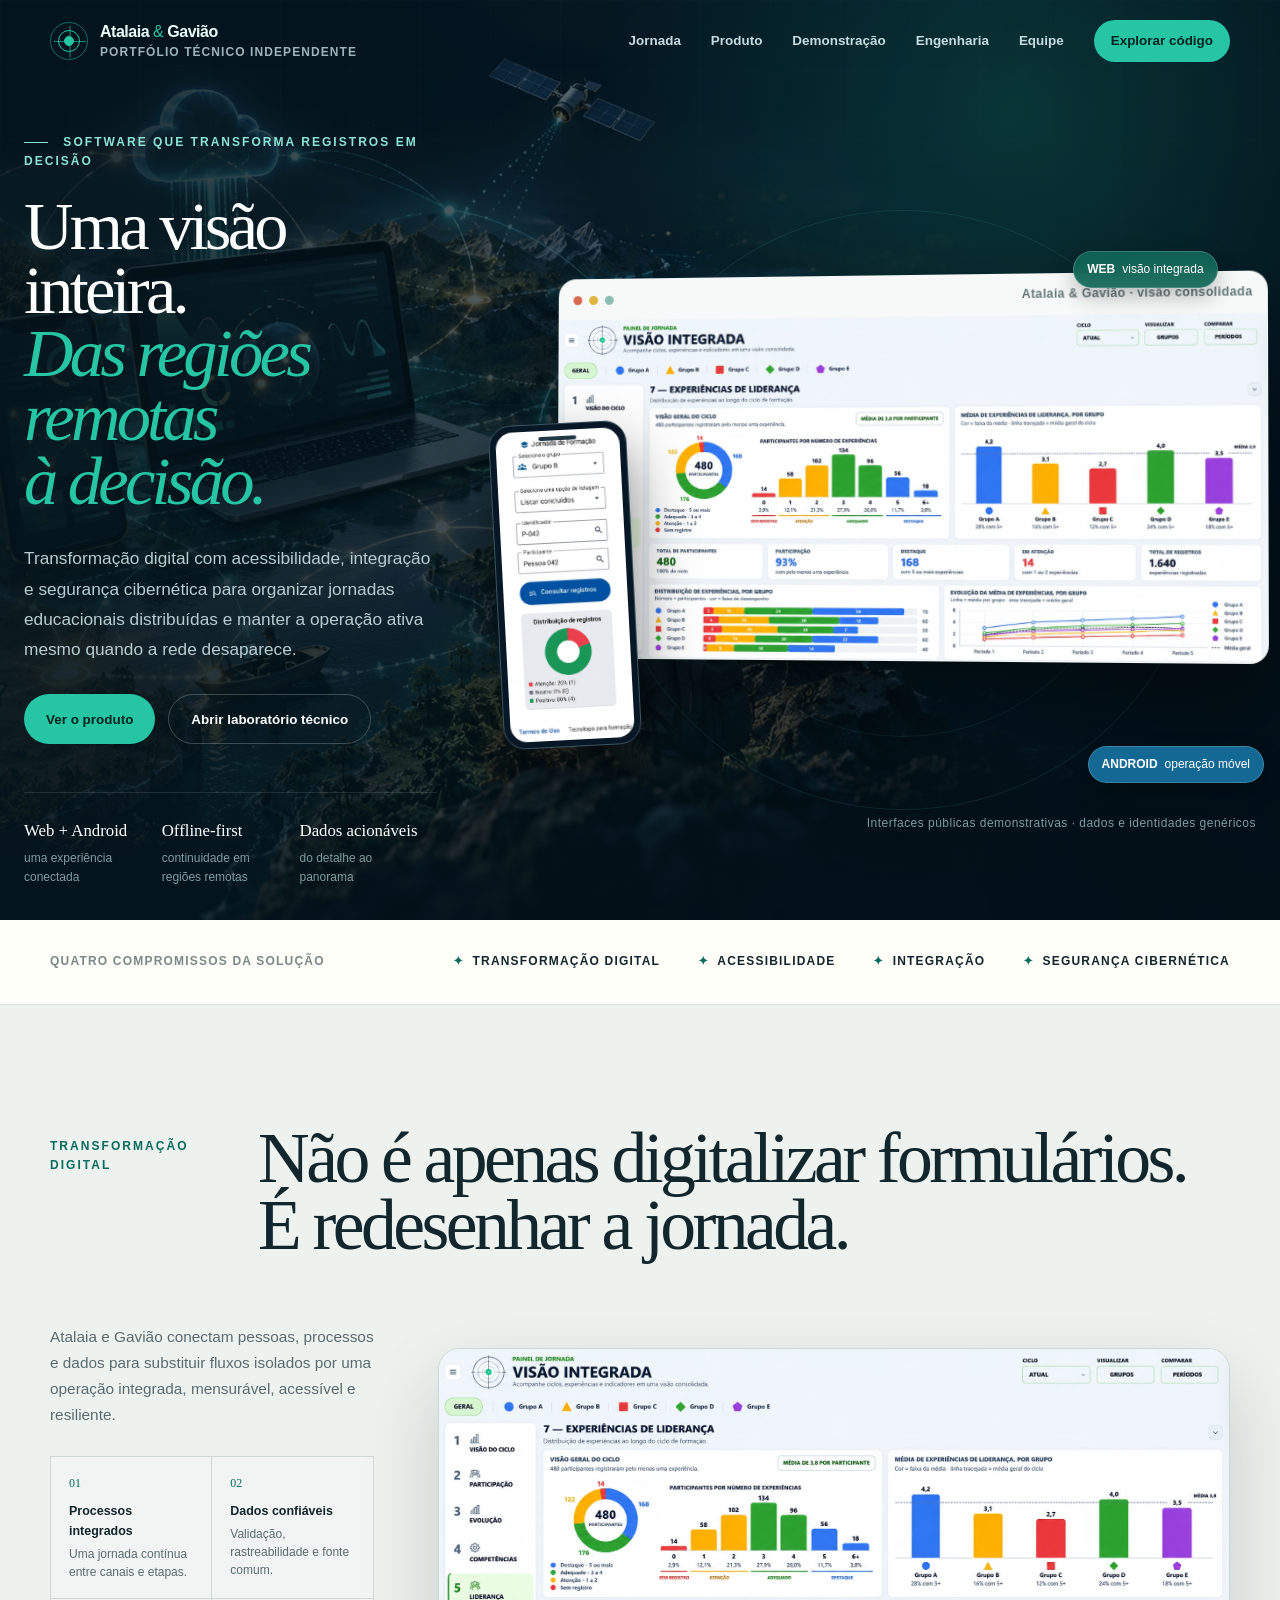
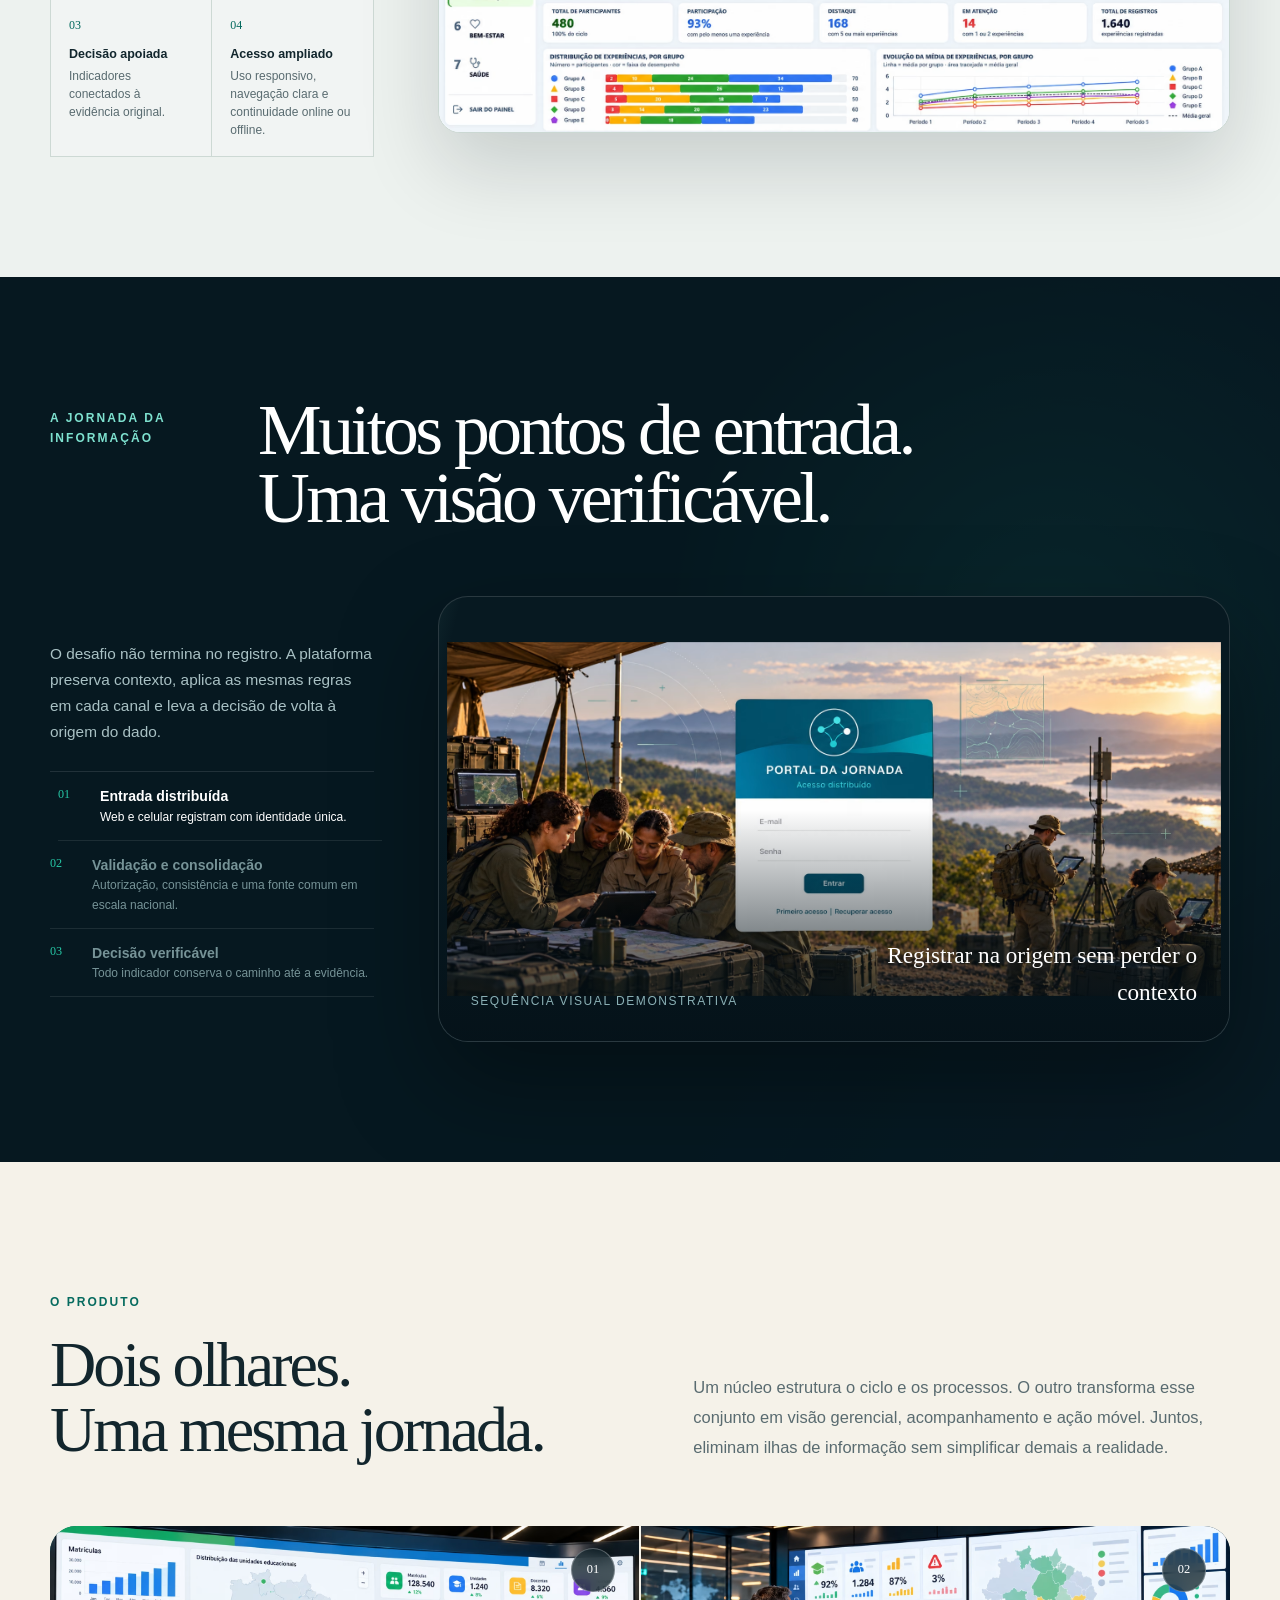
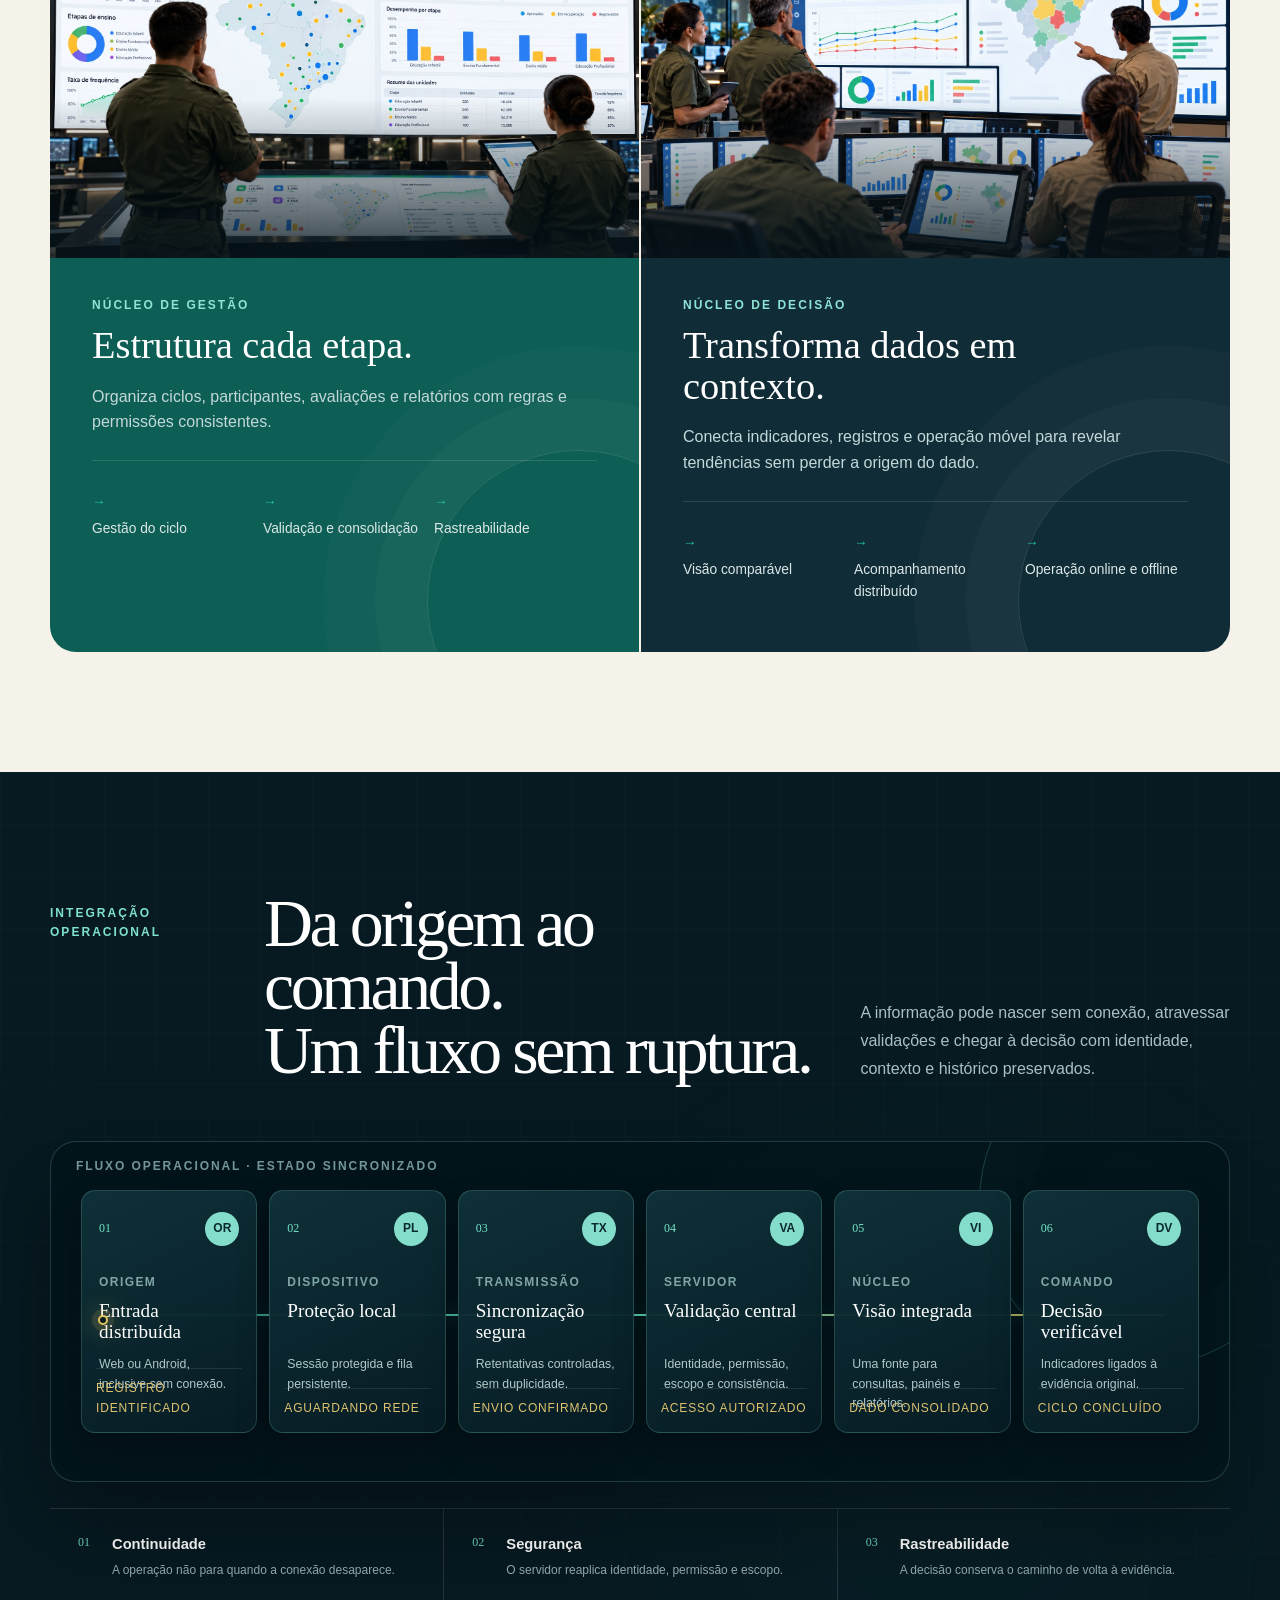
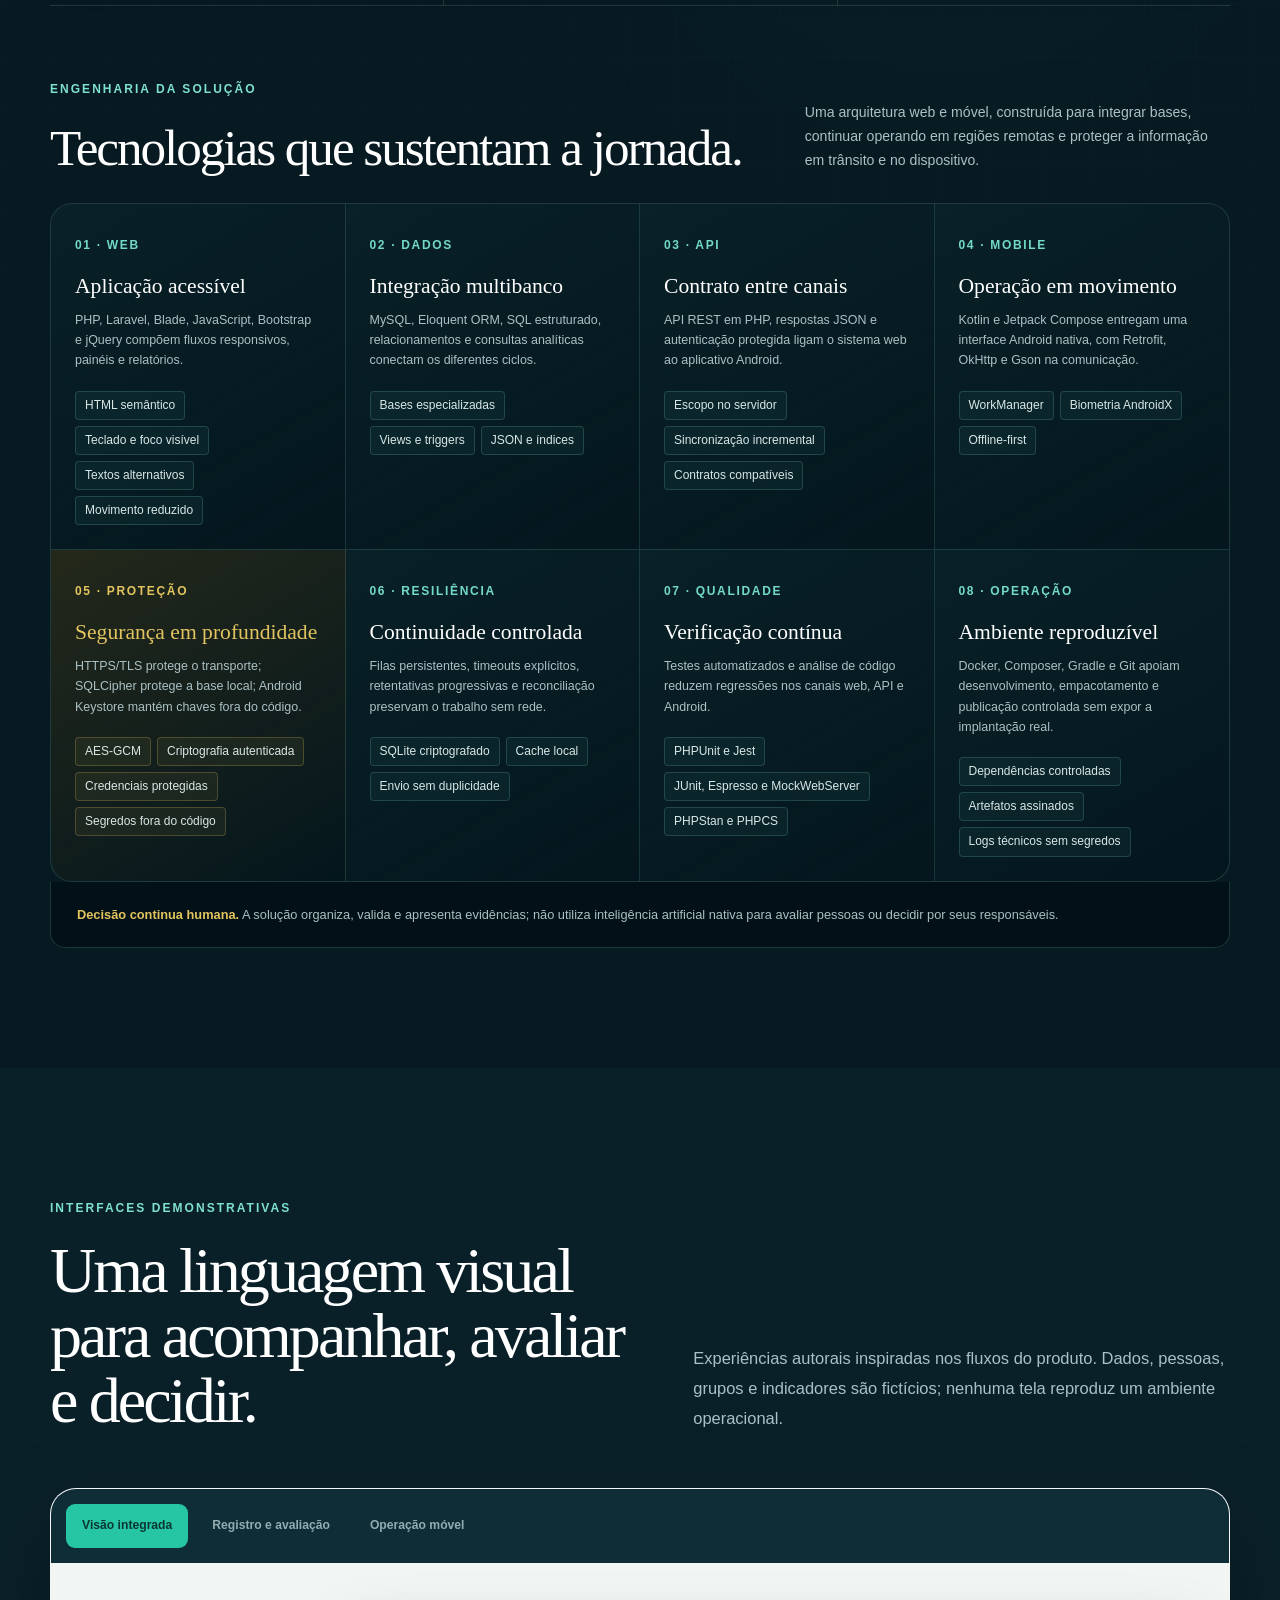
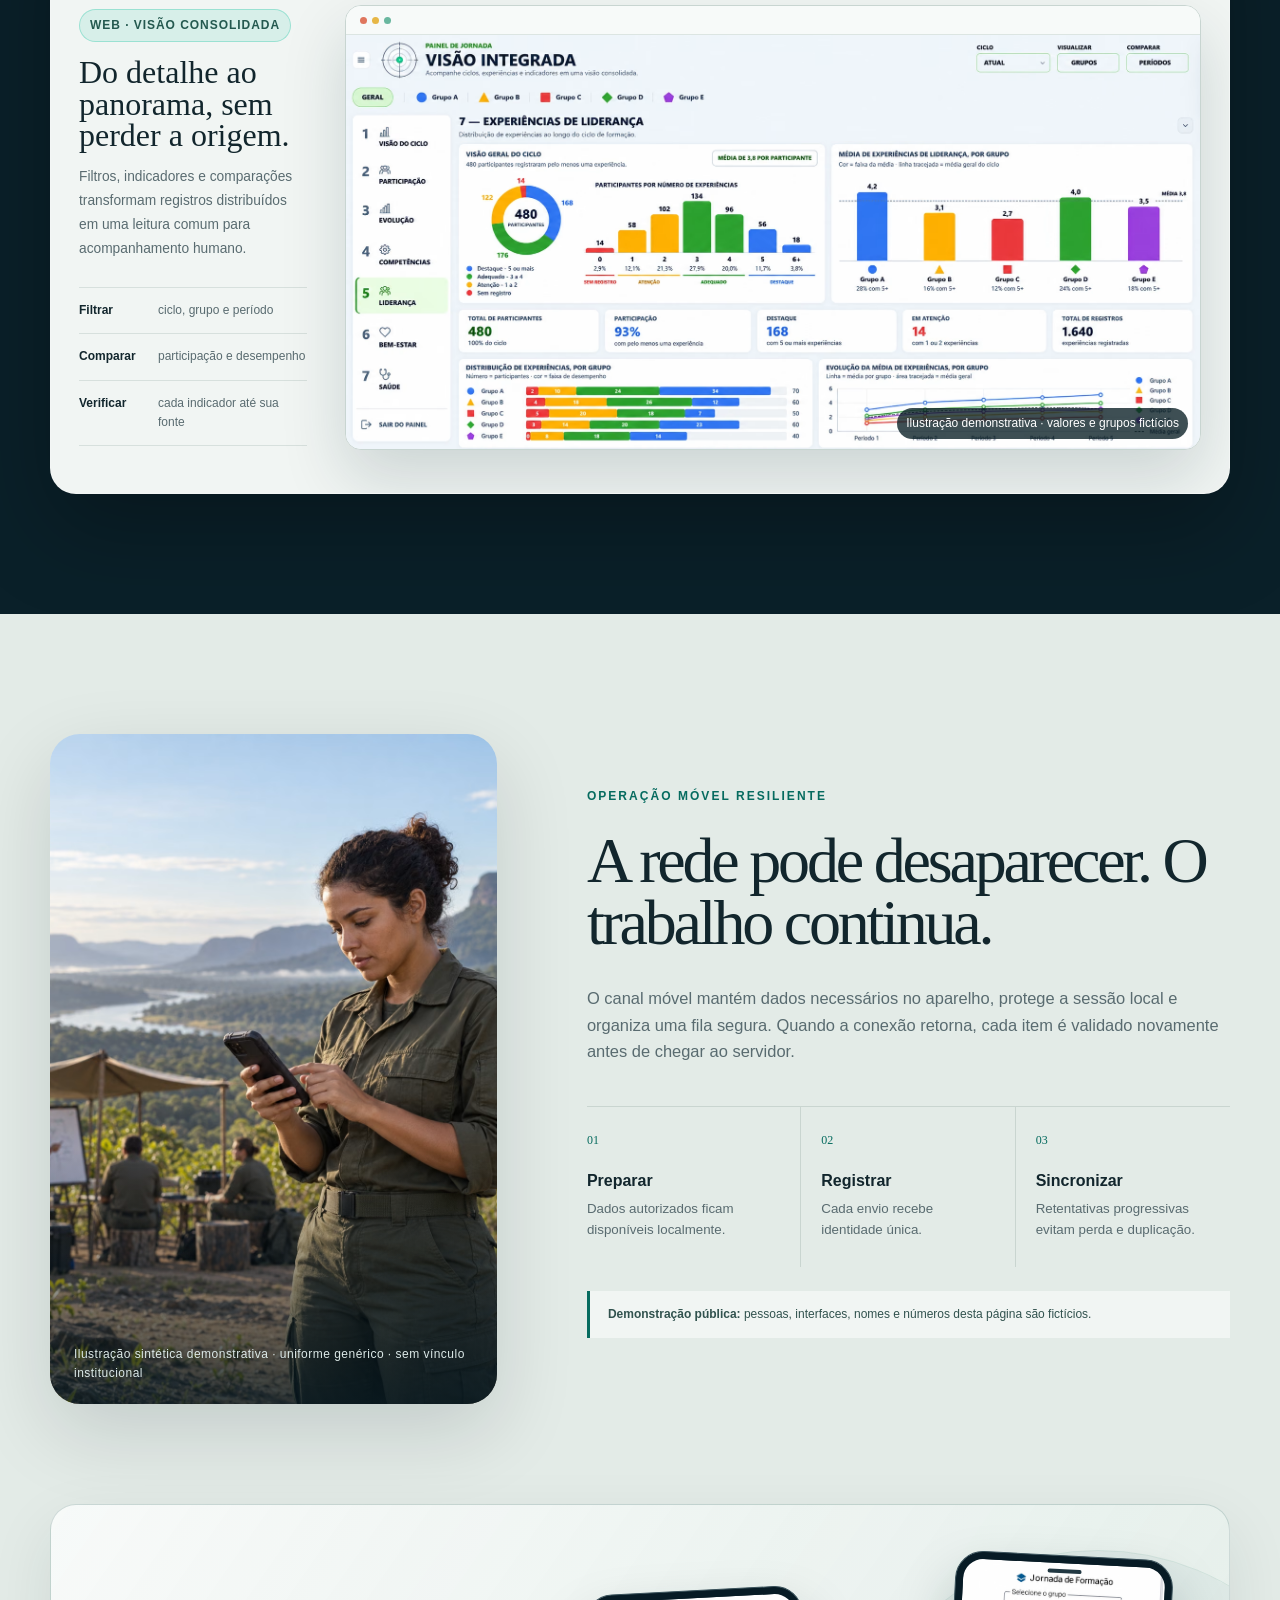
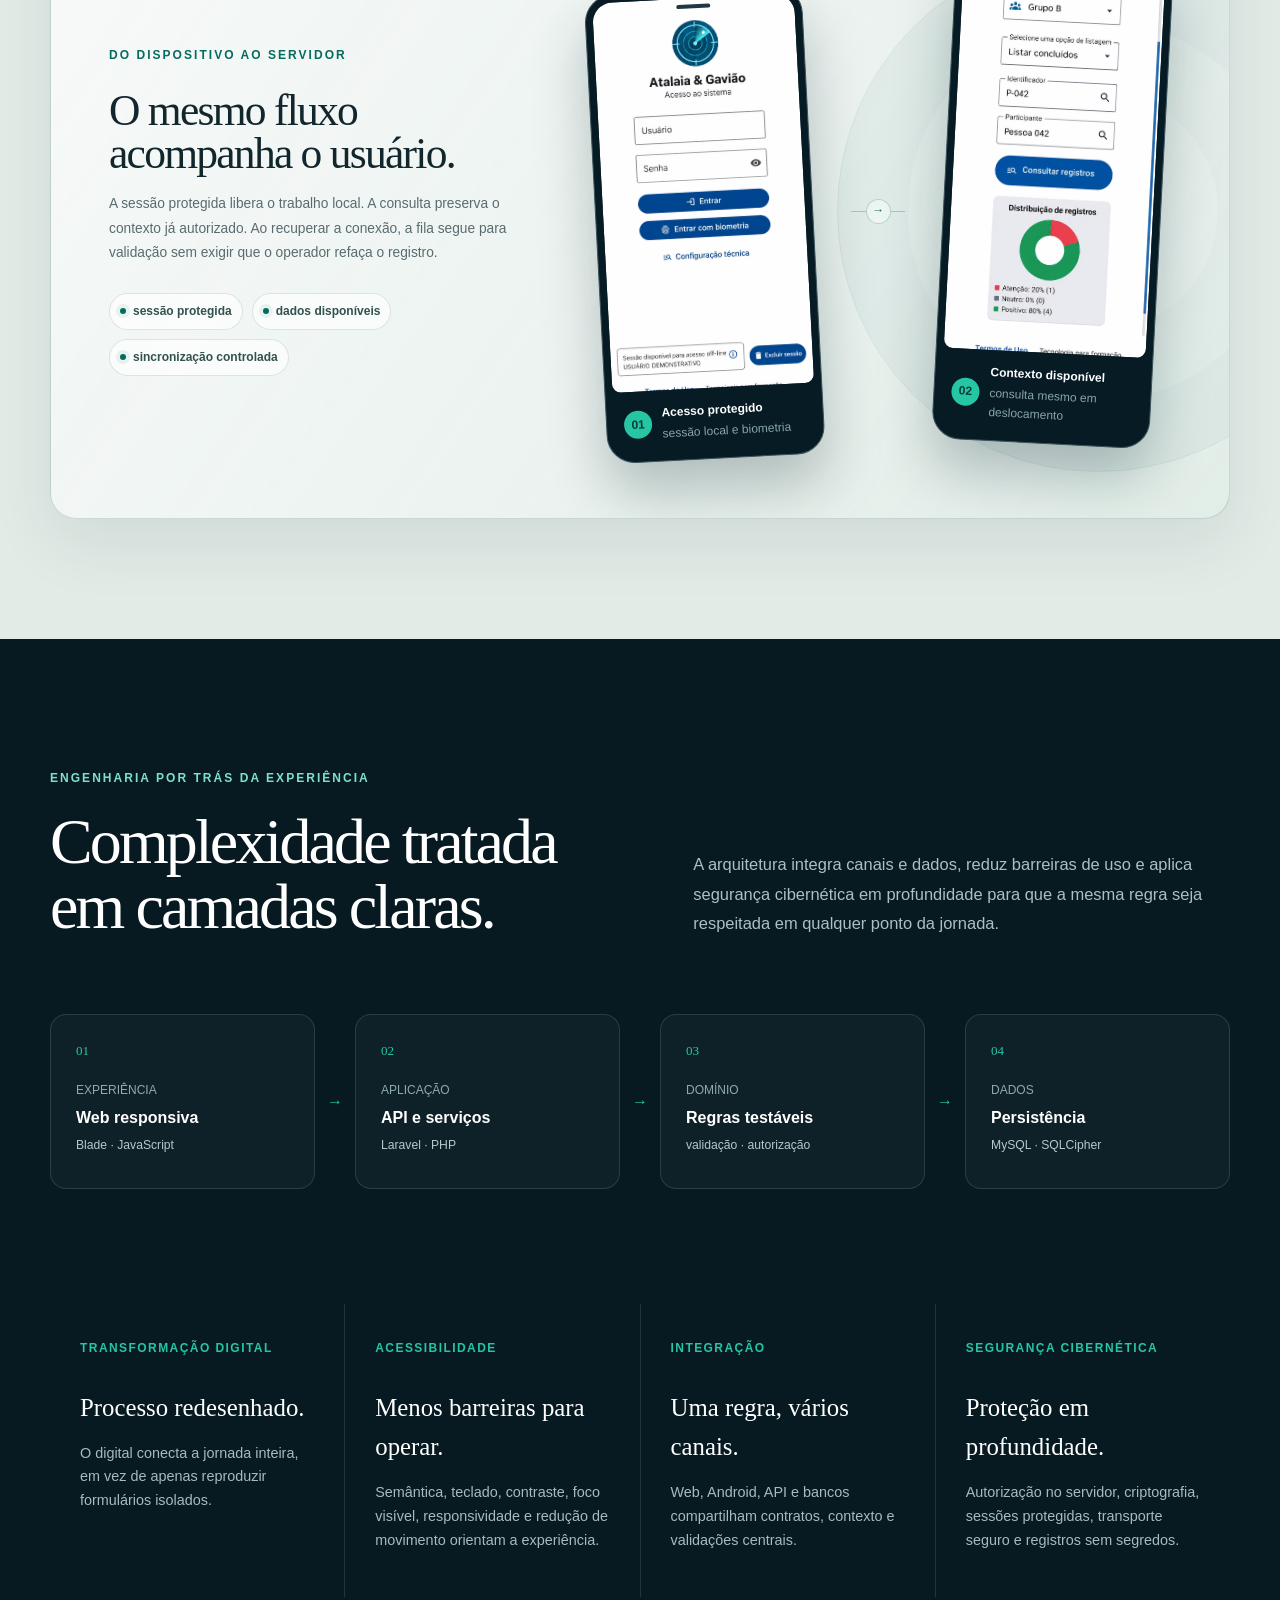
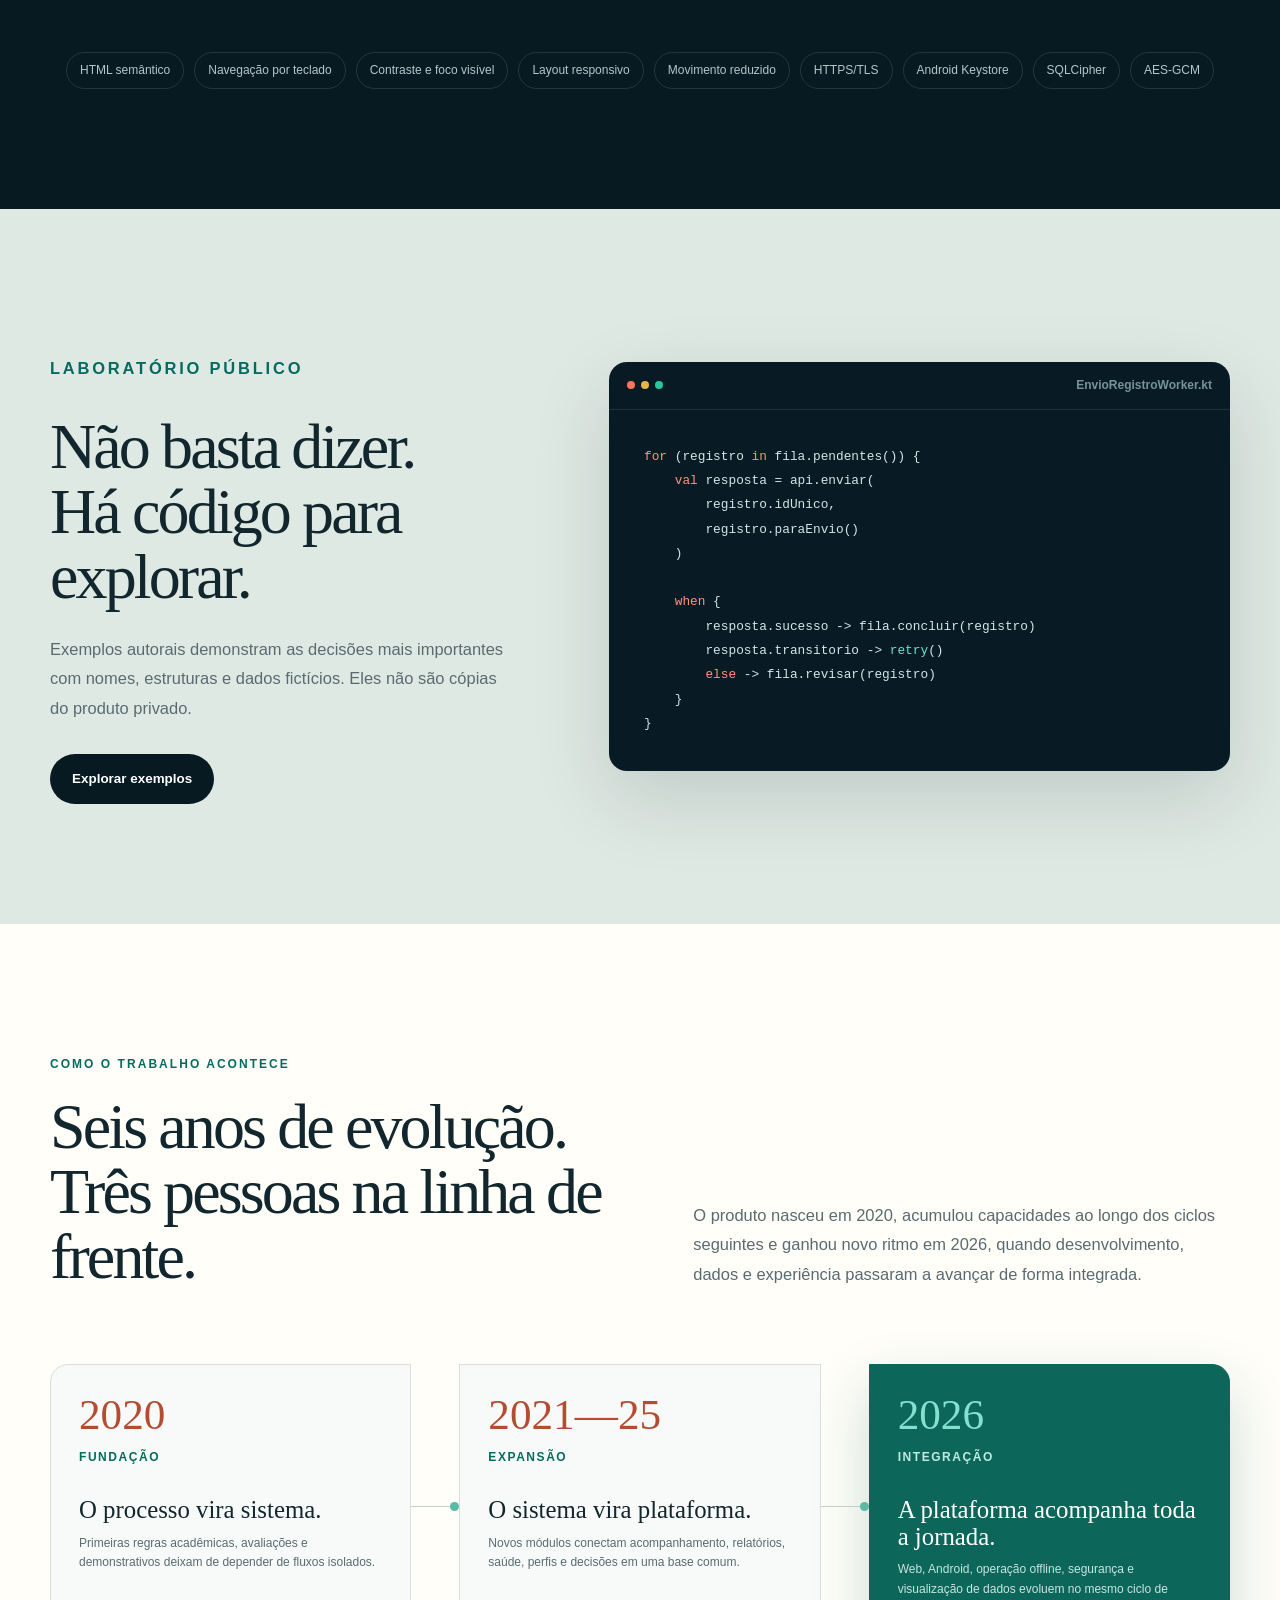
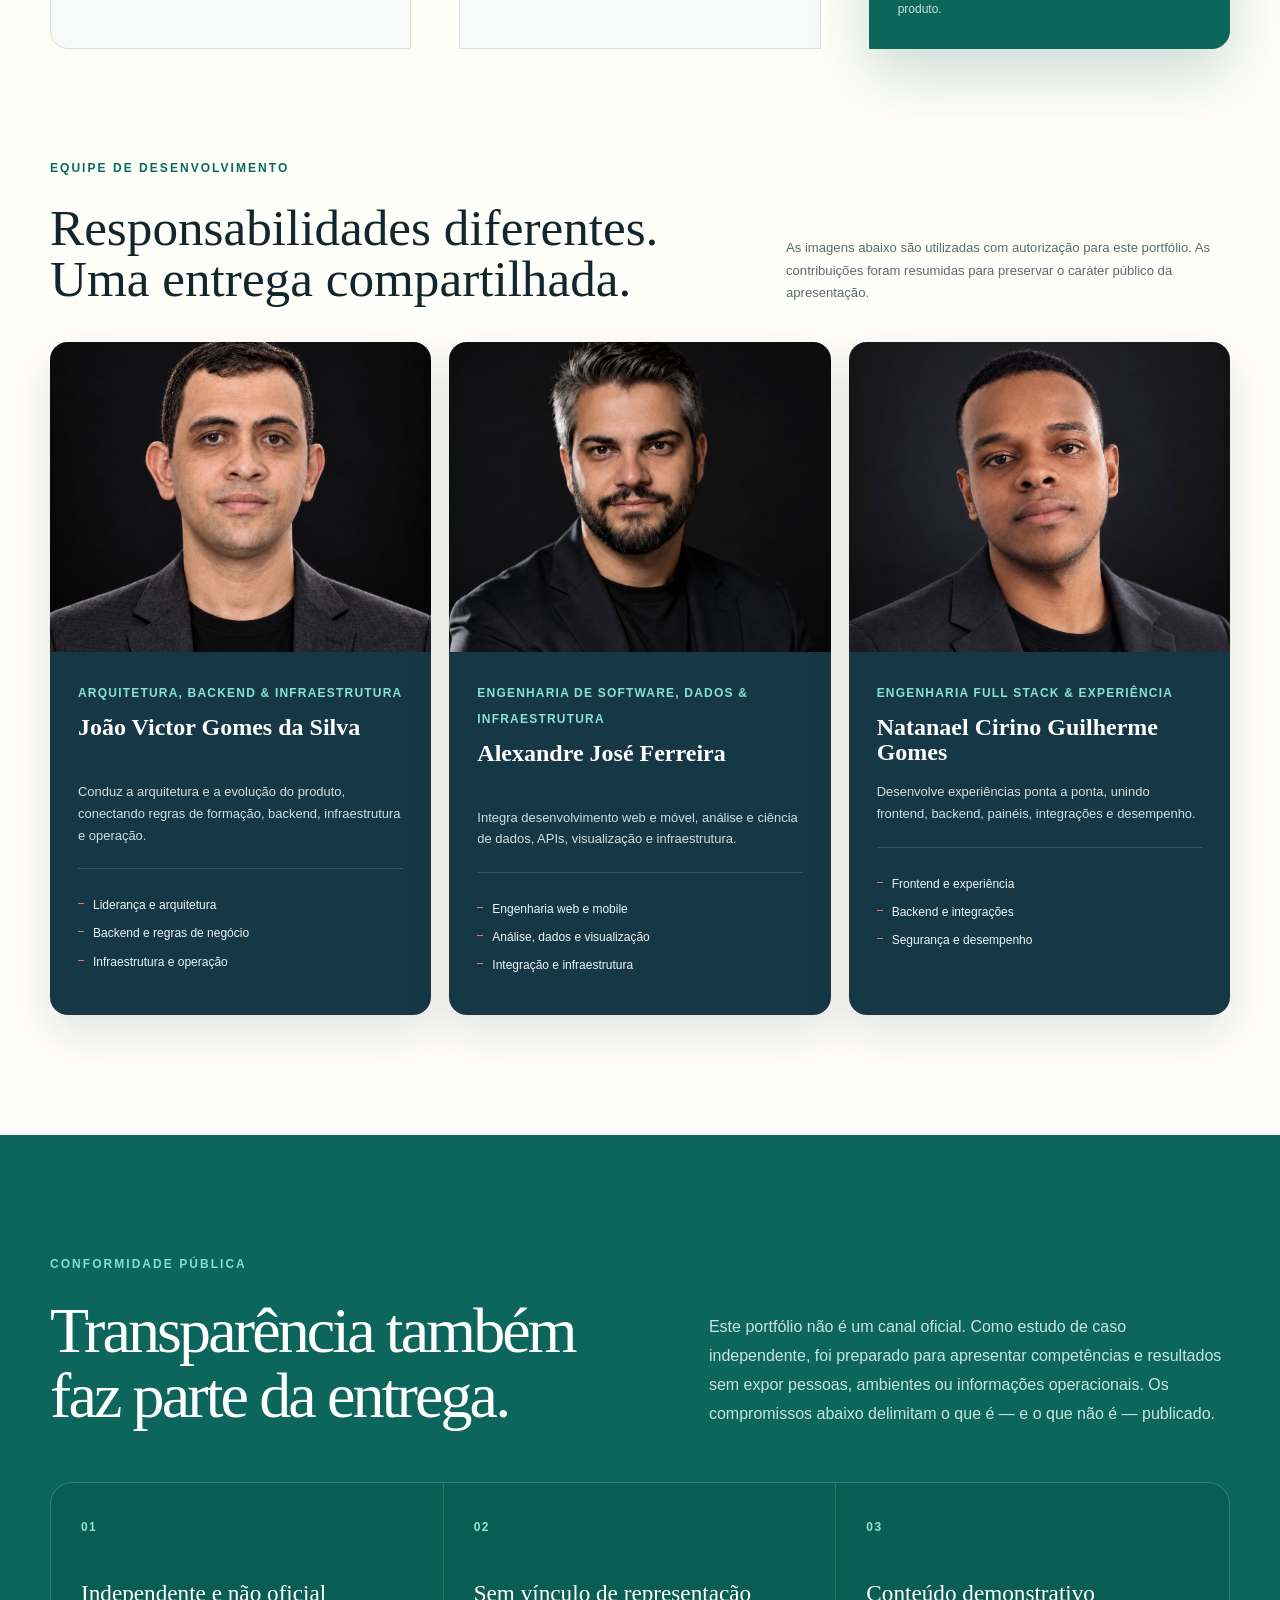
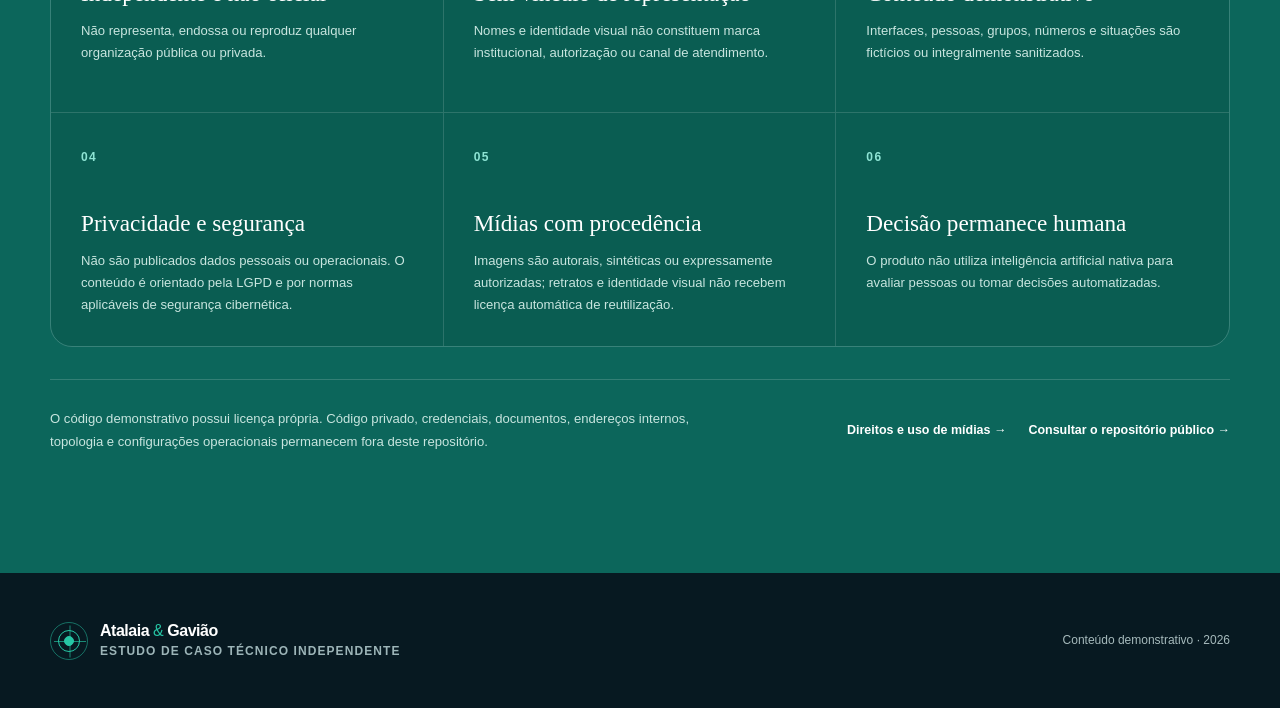
==== commit 9c19469d: "feat(portfolio): concluir seguranca e otimizacao publica Adiciona validacao automatica, bloqueios pa" ====
--- a/docs/index.html
+++ b/docs/index.html
@@ -5,9 +5,22 @@
     <meta name="viewport" content="width=device-width, initial-scale=1">
     <meta name="description" content="Atalaia e Gavião: transformação digital com acessibilidade, integração, segurança cibernética e operação offline para jornadas educacionais distribuídas.">
     <meta name="theme-color" content="#081b24">
+    <link rel="canonical" href="https://3xpedition.github.io/atalaia-portfolio/">
+    <meta property="og:type" content="website">
+    <meta property="og:locale" content="pt_BR">
+    <meta property="og:title" content="Atalaia e Gavião — tecnologia para jornadas distribuídas">
+    <meta property="og:description" content="Estudo de caso técnico independente sobre transformação digital, acessibilidade, integração e segurança cibernética.">
+    <meta property="og:url" content="https://3xpedition.github.io/atalaia-portfolio/">
+    <meta property="og:image" content="https://3xpedition.github.io/atalaia-portfolio/assets/media/painel-jornada-integrada.png">
+    <meta property="og:image:width" content="1802">
+    <meta property="og:image:height" content="873">
+    <meta name="twitter:card" content="summary_large_image">
+    <meta name="twitter:title" content="Atalaia e Gavião — tecnologia para jornadas distribuídas">
+    <meta name="twitter:description" content="Estudo de caso técnico independente sobre uma plataforma web e móvel.">
+    <meta name="twitter:image" content="https://3xpedition.github.io/atalaia-portfolio/assets/media/painel-jornada-integrada.png">
     <title>Atalaia e Gavião — tecnologia para jornadas distribuídas</title>
     <link rel="icon" href="assets/favicon.svg" type="image/svg+xml">
-    <link rel="preload" href="assets/media/painel-jornada-integrada.png?v=2" as="image" fetchpriority="high">
+    <link rel="preload" href="assets/media/painel-jornada-integrada.avif?v=4" as="image" type="image/avif" fetchpriority="high">
     <link rel="stylesheet" href="assets/styles.css?v=27">
     <script src="assets/main.js?v=23" defer></script>
 </head>
@@ -42,11 +55,11 @@
                     <div class="showcase-orbit" aria-hidden="true"></div>
                     <figure class="showcase-browser">
                         <div class="showcase-window"><span></span><span></span><span></span><small>Atalaia &amp; Gavião · visão consolidada</small></div>
-                        <img src="assets/media/painel-jornada-integrada.png?v=2" alt="Painel demonstrativo com indicadores consolidados da jornada de formação" width="1802" height="873" fetchpriority="high">
+                        <picture><source srcset="assets/media/painel-jornada-integrada.avif?v=4" type="image/avif"><source srcset="assets/media/painel-jornada-integrada.webp?v=4" type="image/webp"><img src="assets/media/painel-jornada-integrada.png?v=4" alt="Painel demonstrativo com indicadores consolidados da jornada de formação" width="1802" height="873" fetchpriority="high"></picture>
                     </figure>
                     <figure class="showcase-mobile">
                         <span class="showcase-speaker" aria-hidden="true"></span>
-                        <img src="assets/media/mobile-consulta-demonstrativa.png?v=2" alt="Aplicativo demonstrativo consultando registros de um participante" width="889" height="1769" fetchpriority="high">
+                        <picture><source srcset="assets/media/mobile-consulta-demonstrativa.avif?v=4" type="image/avif"><source srcset="assets/media/mobile-consulta-demonstrativa.webp?v=4" type="image/webp"><img src="assets/media/mobile-consulta-demonstrativa.png?v=4" alt="Aplicativo demonstrativo consultando registros de um participante" width="889" height="1769" decoding="async"></picture>
                     </figure>
                     <span class="showcase-tag showcase-tag-web"><strong>Web</strong> visão integrada</span>
                     <span class="showcase-tag showcase-tag-mobile"><strong>Android</strong> operação móvel</span>
@@ -74,7 +87,7 @@
                         </div>
                     </div>
                     <figure class="transformation-figure reveal">
-                        <img src="assets/media/painel-jornada-integrada.png?v=2" alt="Painel visual de jornada integrada, com indicadores de participação, evolução, competências e experiências de liderança" width="1802" height="873" loading="lazy">
+                        <picture><source srcset="assets/media/painel-jornada-integrada.avif?v=4" type="image/avif"><source srcset="assets/media/painel-jornada-integrada.webp?v=4" type="image/webp"><img src="assets/media/painel-jornada-integrada.png?v=4" alt="Painel visual de jornada integrada, com indicadores de participação, evolução, competências e experiências de liderança" width="1802" height="873" loading="lazy" decoding="async"></picture>
                     </figure>
                 </div>
             </div>
@@ -96,9 +109,9 @@
                         </ol>
                     </div>
                     <figure class="journey-media reveal" data-journey-media>
-                        <img class="journey-image active" data-journey-image src="assets/media/jornada-entrada-distribuida.png?v=2" alt="Portal demonstrativo de entrada distribuída em posto tecnológico remoto" width="1854" height="848" loading="lazy">
-                        <img class="journey-image" data-journey-image src="assets/media/jornada-cobertura-nacional.png?v=3" alt="Painel claro demonstrativo de cobertura nacional com distribuição de registros por região" width="1808" height="870" loading="lazy">
-                        <img class="journey-image" data-journey-image src="assets/media/jornada-decisao-verificavel.png?v=3" alt="Interface clara demonstrativa do fluxo da informação até a decisão verificável" width="1560" height="1008" loading="lazy">
+                        <picture><source srcset="assets/media/jornada-entrada-distribuida.avif?v=4" type="image/avif"><source srcset="assets/media/jornada-entrada-distribuida.webp?v=4" type="image/webp"><img class="journey-image active" data-journey-image src="assets/media/jornada-entrada-distribuida.png?v=4" alt="Portal demonstrativo de entrada distribuída em posto tecnológico remoto" width="1854" height="848" loading="lazy" decoding="async"></picture>
+                        <picture><source srcset="assets/media/jornada-cobertura-nacional.avif?v=4" type="image/avif"><source srcset="assets/media/jornada-cobertura-nacional.webp?v=4" type="image/webp"><img class="journey-image" data-journey-image src="assets/media/jornada-cobertura-nacional.png?v=4" alt="Painel claro demonstrativo de cobertura nacional com distribuição de registros por região" width="1808" height="870" loading="lazy" decoding="async"></picture>
+                        <picture><source srcset="assets/media/jornada-decisao-verificavel.avif?v=4" type="image/avif"><source srcset="assets/media/jornada-decisao-verificavel.webp?v=4" type="image/webp"><img class="journey-image" data-journey-image src="assets/media/jornada-decisao-verificavel.png?v=4" alt="Interface clara demonstrativa do fluxo da informação até a decisão verificável" width="1560" height="1008" loading="lazy" decoding="async"></picture>
                         <div class="journey-scan" aria-hidden="true"></div>
                         <figcaption><span>Sequência visual demonstrativa</span><strong data-journey-caption>Registrar na origem sem perder o contexto</strong></figcaption>
                     </figure>
@@ -110,8 +123,8 @@
             <div class="container">
                 <div class="section-intro reveal"><p class="eyebrow dark">O produto</p><h2>Dois olhares.<br>Uma mesma jornada.</h2><p>Um núcleo estrutura o ciclo e os processos. O outro transforma esse conjunto em visão gerencial, acompanhamento e ação móvel. Juntos, eliminam ilhas de informação sem simplificar demais a realidade.</p></div>
                 <div class="product-duo">
-                    <article class="product-card atalaia reveal"><figure class="product-visual"><img src="assets/media/produto-nucleo-gestao.png?v=2" alt="Centro de planejamento demonstrativo com painel claro de indicadores educacionais e mapa do Brasil" width="1672" height="941" loading="lazy"><span class="product-index">01</span></figure><div class="product-content"><p class="eyebrow">Núcleo de gestão</p><h3>Estrutura cada etapa.</h3><p>Organiza ciclos, participantes, avaliações e relatórios com regras e permissões consistentes.</p><ul><li>Gestão do ciclo</li><li>Validação e consolidação</li><li>Rastreabilidade</li></ul></div></article>
-                    <article class="product-card gaviao reveal"><figure class="product-visual"><img src="assets/media/produto-nucleo-decisao.png?v=2" alt="Centro de acompanhamento demonstrativo com mapas e painéis claros de apoio à decisão" width="1672" height="941" loading="lazy"><span class="product-index">02</span></figure><div class="product-content"><p class="eyebrow">Núcleo de decisão</p><h3>Transforma dados em contexto.</h3><p>Conecta indicadores, registros e operação móvel para revelar tendências sem perder a origem do dado.</p><ul><li>Visão comparável</li><li>Acompanhamento distribuído</li><li>Operação online e offline</li></ul></div></article>
+                    <article class="product-card atalaia reveal"><figure class="product-visual"><picture><source srcset="assets/media/produto-nucleo-gestao.avif?v=4" type="image/avif"><source srcset="assets/media/produto-nucleo-gestao.webp?v=4" type="image/webp"><img src="assets/media/produto-nucleo-gestao.png?v=4" alt="Centro de planejamento demonstrativo com painel claro de indicadores educacionais e mapa do Brasil" width="1672" height="941" loading="lazy" decoding="async"></picture><span class="product-index">01</span></figure><div class="product-content"><p class="eyebrow">Núcleo de gestão</p><h3>Estrutura cada etapa.</h3><p>Organiza ciclos, participantes, avaliações e relatórios com regras e permissões consistentes.</p><ul><li>Gestão do ciclo</li><li>Validação e consolidação</li><li>Rastreabilidade</li></ul></div></article>
+                    <article class="product-card gaviao reveal"><figure class="product-visual"><picture><source srcset="assets/media/produto-nucleo-decisao.avif?v=4" type="image/avif"><source srcset="assets/media/produto-nucleo-decisao.webp?v=4" type="image/webp"><img src="assets/media/produto-nucleo-decisao.png?v=4" alt="Centro de acompanhamento demonstrativo com mapas e painéis claros de apoio à decisão" width="1672" height="941" loading="lazy" decoding="async"></picture><span class="product-index">02</span></figure><div class="product-content"><p class="eyebrow">Núcleo de decisão</p><h3>Transforma dados em contexto.</h3><p>Conecta indicadores, registros e operação móvel para revelar tendências sem perder a origem do dado.</p><ul><li>Visão comparável</li><li>Acompanhamento distribuído</li><li>Operação online e offline</li></ul></div></article>
                 </div>
             </div>
         </section>
@@ -160,7 +173,7 @@
                     <div class="demo-panel active" role="tabpanel" data-demo-panel="painel">
                         <div class="interface-showcase">
                             <div class="interface-copy"><span class="demo-label">WEB · visão consolidada</span><h3>Do detalhe ao panorama, sem perder a origem.</h3><p>Filtros, indicadores e comparações transformam registros distribuídos em uma leitura comum para acompanhamento humano.</p><ul><li><strong>Filtrar</strong><span>ciclo, grupo e período</span></li><li><strong>Comparar</strong><span>participação e desempenho</span></li><li><strong>Verificar</strong><span>cada indicador até sua fonte</span></li></ul></div>
-                            <figure class="interface-frame"><span class="window-dots" aria-hidden="true"><i></i><i></i><i></i></span><img src="assets/media/painel-jornada-integrada.png?v=3" alt="Painel demonstrativo com indicadores, gráficos e grupos fictícios" width="1802" height="873" loading="lazy"><figcaption>Ilustração demonstrativa · valores e grupos fictícios</figcaption></figure>
+                            <figure class="interface-frame"><span class="window-dots" aria-hidden="true"><i></i><i></i><i></i></span><picture><source srcset="assets/media/painel-jornada-integrada.avif?v=4" type="image/avif"><source srcset="assets/media/painel-jornada-integrada.webp?v=4" type="image/webp"><img src="assets/media/painel-jornada-integrada.png?v=4" alt="Painel demonstrativo com indicadores, gráficos e grupos fictícios" width="1802" height="873" loading="lazy" decoding="async"></picture><figcaption>Ilustração demonstrativa · valores e grupos fictícios</figcaption></figure>
                         </div>
                     </div>
                     <div class="demo-panel" role="tabpanel" data-demo-panel="avaliacao" hidden>
@@ -174,8 +187,8 @@
                     </div>
                     <div class="demo-panel mobile-panel" role="tabpanel" data-demo-panel="mobile" hidden>
                         <div class="mobile-screens" aria-label="Telas demonstrativas do aplicativo móvel">
-                            <figure class="mobile-screen mobile-screen-login"><img src="assets/media/mobile-login-demonstrativo.png" alt="Tela demonstrativa de acesso ao aplicativo Atalaia e Gavião" width="1024" height="1792" loading="lazy"><figcaption>Acesso seguro e sessão local</figcaption></figure>
-                            <figure class="mobile-screen mobile-screen-query"><img src="assets/media/mobile-consulta-demonstrativa.png?v=2" alt="Tela demonstrativa de consulta de registros por participante" width="889" height="1769" loading="lazy"><figcaption>Consulta e leitura visual dos registros</figcaption></figure>
+                            <figure class="mobile-screen mobile-screen-login"><picture><source srcset="assets/media/mobile-login-demonstrativo.avif?v=4" type="image/avif"><source srcset="assets/media/mobile-login-demonstrativo.webp?v=4" type="image/webp"><img src="assets/media/mobile-login-demonstrativo.png?v=4" alt="Tela demonstrativa de acesso ao aplicativo Atalaia e Gavião" width="1024" height="1792" loading="lazy" decoding="async"></picture><figcaption>Acesso seguro e sessão local</figcaption></figure>
+                            <figure class="mobile-screen mobile-screen-query"><picture><source srcset="assets/media/mobile-consulta-demonstrativa.avif?v=4" type="image/avif"><source srcset="assets/media/mobile-consulta-demonstrativa.webp?v=4" type="image/webp"><img src="assets/media/mobile-consulta-demonstrativa.png?v=4" alt="Tela demonstrativa de consulta de registros por participante" width="889" height="1769" loading="lazy" decoding="async"></picture><figcaption>Consulta e leitura visual dos registros</figcaption></figure>
                         </div>
                         <div class="mobile-copy"><span class="demo-label">Demonstração · sem dados reais</span><h3>Offline não é um erro.<br>É um estado do produto.</h3><p>O aplicativo carrega os dados necessários, protege a sessão local e cria registros com identidade única. Quando a rede retorna, a fila sincroniza sem duplicar o que já chegou ao servidor.</p><ul><li>armazenamento local protegido</li><li>reenvio com espera progressiva</li><li>estado visível para o usuário</li><li>autorização novamente validada no servidor</li></ul></div>
                     </div>
@@ -186,7 +199,7 @@
         <section class="section field-story" aria-labelledby="regioes-remotas-titulo">
             <div class="container field-grid">
                 <figure class="field-image reveal">
-                    <img src="assets/media/operacao-regioes-remotas.png" alt="Ilustração autoral de uma profissional com uniforme genérico usando um celular durante atividade educacional em região remota" width="1152" height="1440" loading="lazy">
+                    <picture><source srcset="assets/media/operacao-regioes-remotas.avif?v=4" type="image/avif"><source srcset="assets/media/operacao-regioes-remotas.webp?v=4" type="image/webp"><img src="assets/media/operacao-regioes-remotas.png?v=4" alt="Ilustração autoral de uma profissional com uniforme genérico usando um celular durante atividade educacional em região remota" width="1152" height="1440" loading="lazy" decoding="async"></picture>
                     <figcaption>Ilustração sintética demonstrativa · uniforme genérico · sem vínculo institucional</figcaption>
                 </figure>
                 <div class="field-copy reveal">
@@ -210,13 +223,13 @@
                     <div class="field-mobile-devices">
                         <figure class="field-device field-device-login">
                             <span class="field-device-speaker" aria-hidden="true"></span>
-                            <img src="assets/media/mobile-login-demonstrativo.png" alt="Tela demonstrativa de acesso protegido ao aplicativo móvel" width="1024" height="1792" loading="lazy">
+                            <picture><source srcset="assets/media/mobile-login-demonstrativo.avif?v=4" type="image/avif"><source srcset="assets/media/mobile-login-demonstrativo.webp?v=4" type="image/webp"><img src="assets/media/mobile-login-demonstrativo.png?v=4" alt="Tela demonstrativa de acesso protegido ao aplicativo móvel" width="1024" height="1792" loading="lazy" decoding="async"></picture>
                             <figcaption><strong>01</strong><span>Acesso protegido<small>sessão local e biometria</small></span></figcaption>
                         </figure>
                         <div class="field-device-link" aria-hidden="true"><span></span><i>→</i><span></span></div>
                         <figure class="field-device field-device-query">
                             <span class="field-device-speaker" aria-hidden="true"></span>
-                            <img src="assets/media/mobile-consulta-demonstrativa.png?v=2" alt="Tela demonstrativa de consulta móvel de registros" width="889" height="1769" loading="lazy">
+                            <picture><source srcset="assets/media/mobile-consulta-demonstrativa.avif?v=4" type="image/avif"><source srcset="assets/media/mobile-consulta-demonstrativa.webp?v=4" type="image/webp"><img src="assets/media/mobile-consulta-demonstrativa.png?v=4" alt="Tela demonstrativa de consulta móvel de registros" width="889" height="1769" loading="lazy" decoding="async"></picture>
                             <figcaption><strong>02</strong><span>Contexto disponível<small>consulta mesmo em deslocamento</small></span></figcaption>
                         </figure>
                     </div>
@@ -256,9 +269,9 @@
                 </div>
                 <div class="team-heading reveal"><div><p class="eyebrow dark">Equipe de desenvolvimento</p><h3>Responsabilidades diferentes.<br>Uma entrega compartilhada.</h3></div><p>As imagens abaixo são utilizadas com autorização para este portfólio. As contribuições foram resumidas para preservar o caráter público da apresentação.</p></div>
                 <div class="team-grid">
-                    <article class="team-card reveal"><figure><img src="assets/media/equipe-joao-victor-profissional.png" alt="João Victor Gomes da Silva" width="1086" height="1448" loading="lazy"></figure><div><small>Liderança técnica &amp; infraestrutura</small><h3>João Victor Gomes da Silva</h3><p>Conduz a arquitetura e a evolução do produto, conectando backend, regras de formação, infraestrutura e operação.</p><ul><li>Liderança e arquitetura</li><li>Backend e regras de negócio</li><li>Infraestrutura e operação</li></ul></div></article>
-                    <article class="team-card reveal"><figure><img src="assets/media/equipe-alexandre-ferreira-profissional.png" alt="Alexandre José Ferreira" width="1086" height="1448" loading="lazy"></figure><div><small>Engenharia, dados &amp; infraestrutura</small><h3>Alexandre José Ferreira</h3><p>Atua em engenharia de software, análise e ciência de dados, integrando web, APIs, Android e infraestrutura.</p><ul><li>Engenharia web e mobile</li><li>Análise, dados e visualização</li><li>Integração e infraestrutura</li></ul></div></article>
-                    <article class="team-card reveal"><figure><img src="assets/media/equipe-natanael-cirino-profissional.png" alt="Natanael Cirino Guilherme Gomes" width="1086" height="1448" loading="lazy"></figure><div><small>Engenharia full stack</small><h3>Natanael Cirino Guilherme Gomes</h3><p>Desenvolve experiências ponta a ponta, unindo frontend, backend, painéis, controles de acesso e desempenho.</p><ul><li>Frontend e experiência</li><li>Backend e integrações</li><li>Segurança e desempenho</li></ul></div></article>
+                    <article class="team-card reveal"><figure><picture><source srcset="assets/media/equipe-joao-victor-profissional.avif?v=4" type="image/avif"><source srcset="assets/media/equipe-joao-victor-profissional.webp?v=4" type="image/webp"><img src="assets/media/equipe-joao-victor-profissional.png?v=4" alt="João Victor Gomes da Silva" width="1086" height="1448" loading="lazy" decoding="async"></picture></figure><div><small>Arquitetura, backend &amp; infraestrutura</small><h3>João Victor Gomes da Silva</h3><p>Conduz a arquitetura e a evolução do produto, conectando regras de formação, backend, infraestrutura e operação.</p><ul><li>Liderança e arquitetura</li><li>Backend e regras de negócio</li><li>Infraestrutura e operação</li></ul></div></article>
+                    <article class="team-card reveal"><figure><picture><source srcset="assets/media/equipe-alexandre-ferreira-profissional.avif?v=4" type="image/avif"><source srcset="assets/media/equipe-alexandre-ferreira-profissional.webp?v=4" type="image/webp"><img src="assets/media/equipe-alexandre-ferreira-profissional.png?v=4" alt="Alexandre José Ferreira" width="1086" height="1448" loading="lazy" decoding="async"></picture></figure><div><small>Engenharia de software, dados &amp; infraestrutura</small><h3>Alexandre José Ferreira</h3><p>Integra desenvolvimento web e móvel, análise e ciência de dados, APIs, visualização e infraestrutura.</p><ul><li>Engenharia web e mobile</li><li>Análise, dados e visualização</li><li>Integração e infraestrutura</li></ul></div></article>
+                    <article class="team-card reveal"><figure><picture><source srcset="assets/media/equipe-natanael-cirino-profissional.avif?v=4" type="image/avif"><source srcset="assets/media/equipe-natanael-cirino-profissional.webp?v=4" type="image/webp"><img src="assets/media/equipe-natanael-cirino-profissional.png?v=4" alt="Natanael Cirino Guilherme Gomes" width="1086" height="1448" loading="lazy" decoding="async"></picture></figure><div><small>Engenharia full stack &amp; experiência</small><h3>Natanael Cirino Guilherme Gomes</h3><p>Desenvolve experiências ponta a ponta, unindo frontend, backend, painéis, integrações e desempenho.</p><ul><li>Frontend e experiência</li><li>Backend e integrações</li><li>Segurança e desempenho</li></ul></div></article>
                 </div>
             </div>
         </section>
--- a/docs/assets/styles.css
+++ b/docs/assets/styles.css
@@ -16,6 +16,7 @@
 }
 
 * { box-sizing: border-box; }
+picture { display: contents; }
 html { scroll-behavior: smooth; }
 body { margin: 0; overflow-x: hidden; color: var(--ink); background: var(--paper); font-family: Inter, "Segoe UI", Arial, sans-serif; line-height: 1.6; -webkit-font-smoothing: antialiased; }
 body.menu-open { overflow: hidden; }
@@ -50,7 +51,7 @@
 
 .hero { position: relative; min-height: 860px; overflow: hidden; color: white; background: var(--night); }
 .hero::before { content: ""; position: absolute; z-index: 1; inset: 0; opacity: .13; background-image: linear-gradient(rgba(255,255,255,.08) 1px, transparent 1px), linear-gradient(90deg, rgba(255,255,255,.08) 1px, transparent 1px); background-size: 70px 70px; mask-image: linear-gradient(to bottom, black, transparent 85%); }
-.hero::after { content: ""; position: absolute; z-index: 0; inset: 0; background-image: linear-gradient(90deg, rgba(7,25,33,.48) 0%, rgba(7,25,33,.38) 32%, rgba(7,25,33,.58) 64%, rgba(7,25,33,.88) 100%), linear-gradient(180deg, rgba(7,25,33,.05), rgba(7,25,33,.48)), url("media/hero-rede-distribuida.png"); background-position: center, center, center; background-size: cover; filter: saturate(.86) contrast(1.04); opacity: .82; transform: scaleX(-1); }
+.hero::after { content: ""; position: absolute; z-index: 0; inset: 0; background-image: linear-gradient(90deg, rgba(7,25,33,.48) 0%, rgba(7,25,33,.38) 32%, rgba(7,25,33,.58) 64%, rgba(7,25,33,.88) 100%), linear-gradient(180deg, rgba(7,25,33,.05), rgba(7,25,33,.48)), image-set(url("media/hero-rede-distribuida.avif") type("image/avif"), url("media/hero-rede-distribuida.webp") type("image/webp"), url("media/hero-rede-distribuida.png") type("image/png")); background-position: center, center, center; background-size: cover; filter: saturate(.86) contrast(1.04); opacity: .82; transform: scaleX(-1); }
 .hero-glow { position: absolute; z-index: 1; top: -330px; left: 45%; width: 880px; height: 880px; border-radius: 50%; background: radial-gradient(circle, rgba(38,198,165,.2), transparent 68%); }
 .hero-grid { position: relative; z-index: 2; display: grid; width: min(1380px, calc(100% - 48px)); min-height: 920px; grid-template-columns: minmax(390px, .7fr) minmax(0, 1.3fr); align-items: center; gap: clamp(38px, 4vw, 66px); padding-top: 100px; }
 .hero-grid > * { min-width: 0; }
@@ -545,7 +546,7 @@
 @media (max-width: 560px) {
     .container { width: calc(100% - 32px); max-width: calc(100% - 32px); }
     .header-inner { min-height: 72px; }.main-nav { inset-block-start: 72px; }.brand small { display: none; }
-    .hero-grid { width: calc(100% - 32px); padding-top: 118px; overflow: hidden; }.hero { min-height: 0; }.hero::after { background-image: linear-gradient(180deg, rgba(7,25,33,.8) 0%, rgba(7,25,33,.6) 48%, rgba(7,25,33,.75) 100%), url("media/hero-rede-distribuida.png"); background-position: center, 64% center; opacity: .66; }.hero-copy { min-width: 0; max-width: 100%; overflow: hidden; }.hero-copy p { overflow-wrap: anywhere; }.hero h1 { max-width: 100%; font-size: clamp(2.35rem, 11.7vw, 2.85rem); line-height: .98; letter-spacing: -.045em; }.hero h1 em { max-width: 100%; overflow-wrap: normal; }.hero-lead { font-size: .92rem; }.hero-actions { width: 100%; align-items: stretch; flex-direction: column; }.hero-actions .button { width: 100%; max-width: 100%; }.hero-proof { gap: 15px; }.hero-proof span { display: none; }
+    .hero-grid { width: calc(100% - 32px); padding-top: 118px; overflow: hidden; }.hero { min-height: 0; }.hero::after { background-image: linear-gradient(180deg, rgba(7,25,33,.8) 0%, rgba(7,25,33,.6) 48%, rgba(7,25,33,.75) 100%), image-set(url("media/hero-rede-distribuida.avif") type("image/avif"), url("media/hero-rede-distribuida.webp") type("image/webp"), url("media/hero-rede-distribuida.png") type("image/png")); background-position: center, 64% center; opacity: .66; }.hero-copy { min-width: 0; max-width: 100%; overflow: hidden; }.hero-copy p { overflow-wrap: anywhere; }.hero h1 { max-width: 100%; font-size: clamp(2.35rem, 11.7vw, 2.85rem); line-height: .98; letter-spacing: -.045em; }.hero h1 em { max-width: 100%; overflow-wrap: normal; }.hero-lead { font-size: .92rem; }.hero-actions { width: 100%; align-items: stretch; flex-direction: column; }.hero-actions .button { width: 100%; max-width: 100%; }.hero-proof { gap: 15px; }.hero-proof span { display: none; }
     .hero .eyebrow { max-width: 100%; font-size: .75rem; letter-spacing: .12em; }
     .hero-visual { min-height: 0; margin-top: 0; border-radius: 18px; }.hero-showcase { min-height: 390px; overflow: visible; }.showcase-browser { top: 52px; width: 94%; border-radius: 11px; transform: rotateY(-6deg) rotateX(1deg); }.showcase-window { height: 26px; padding-inline: 9px; }.showcase-window span { width: 6px; height: 6px; }.showcase-window small { max-width: 75%; overflow: hidden; font-size: .75rem; text-overflow: ellipsis; white-space: nowrap; }.showcase-mobile { bottom: 55px; width: 21%; max-width: 90px; padding: 4px; border-radius: 14px; }.showcase-mobile img { height: 180px; border-radius: 10px; }.showcase-speaker { top: 7px; width: 22px; height: 2px; }.showcase-tag { padding: 6px 9px; font-size: .75rem; }.showcase-tag strong { font-size: .75rem; }.showcase-tag-web { top: 28px; }.showcase-tag-mobile { right: 0; bottom: 35px; }.showcase-caption { right: 0; bottom: 5px; max-width: 72%; text-align: right; }.hero-image { width: 100%; height: auto; opacity: 1; }.hero-visual figcaption { right: 10px; bottom: 10px; left: 10px; text-align: center; }.hero-console { width: 100%; border-radius: 14px; }.console-top { height: 55px; }.console-content { padding: 14px; }.console-body { min-height: 410px; grid-template-columns: 35px 1fr; }.console-nav { gap: 18px; }.console-nav i { width: 10px; height: 10px; }.metric-row { grid-template-columns: 1fr 1fr; }.metric-row article:last-child { display: none; }.chart-card svg { height: 130px; }.record-strip { grid-template-columns: 1fr auto; }.record-strip > span:last-child { display: none; }
     .transformation-heading h2, .journey-heading h2 { font-size: 2.25rem; line-height: .98; overflow-wrap: anywhere; }.transformation-copy, .journey-copy { grid-template-columns: 1fr; }.transformation-pillars { grid-template-columns: 1fr; }
